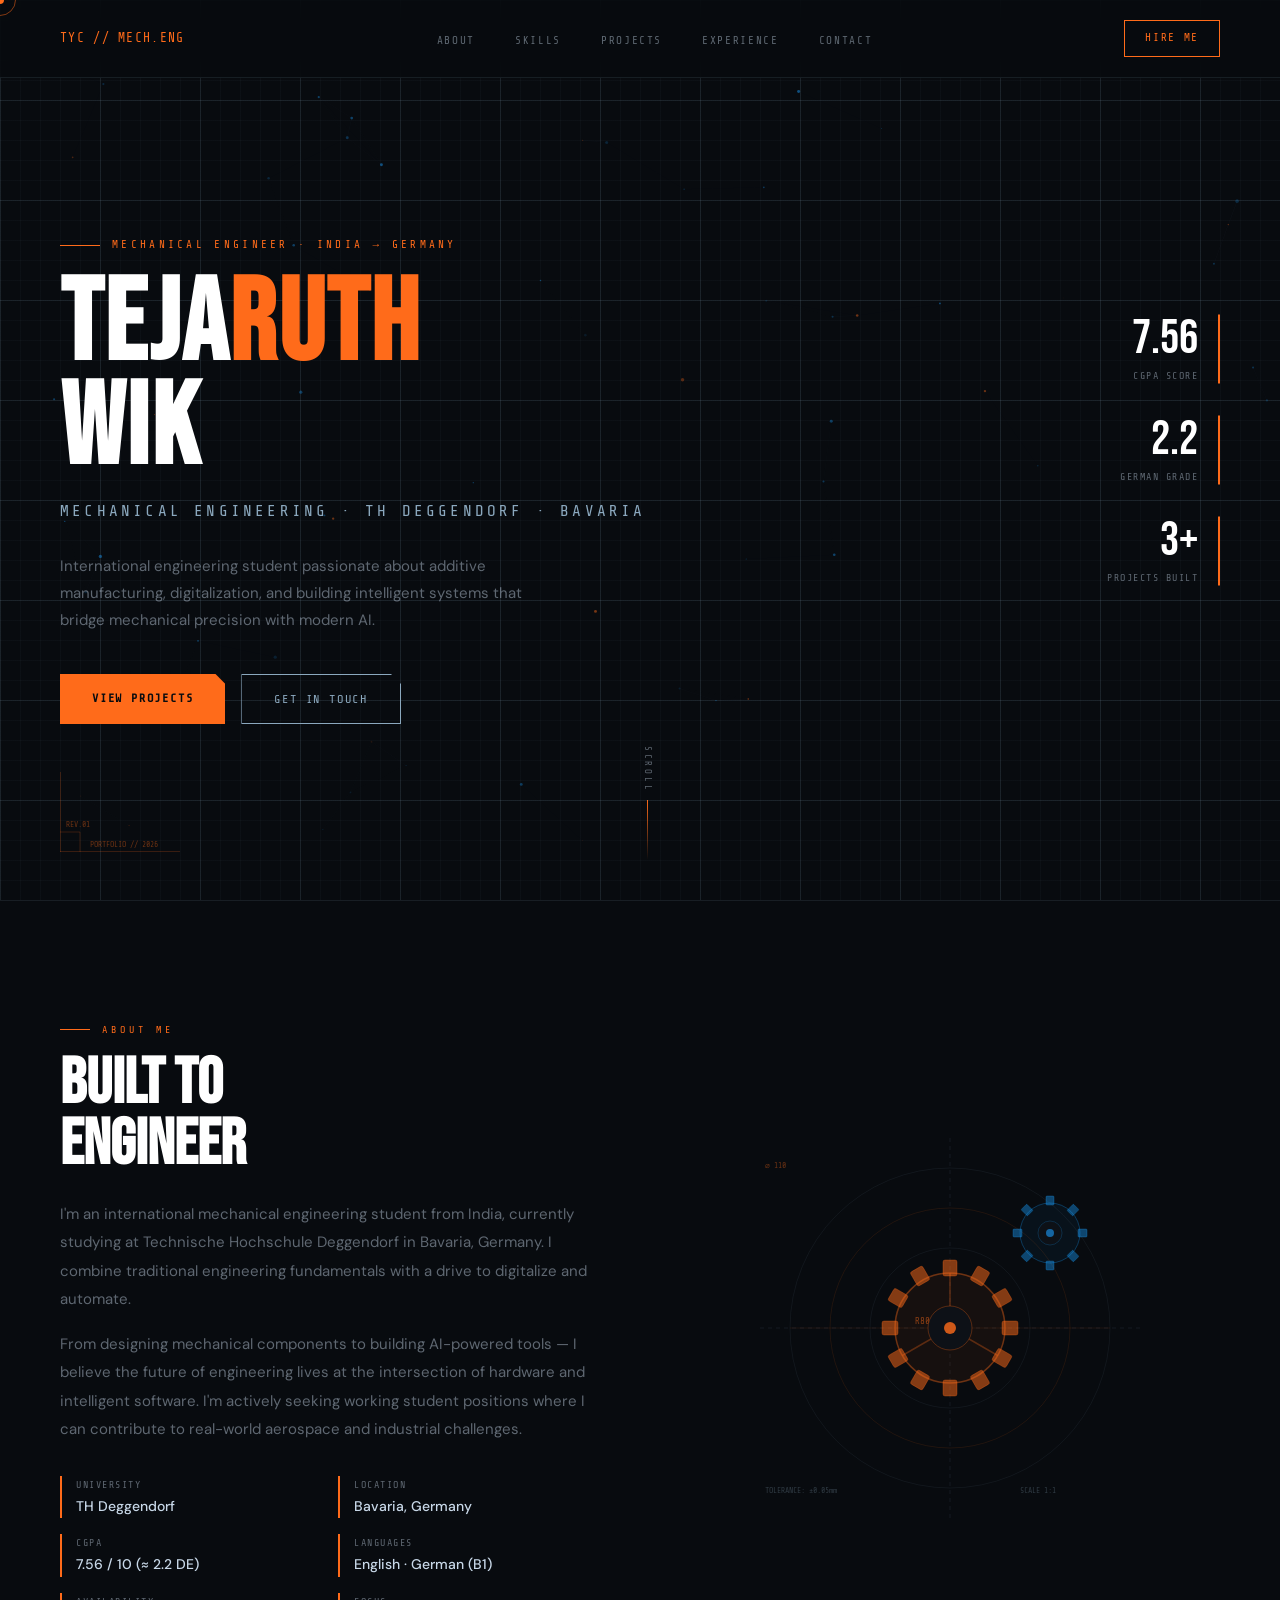
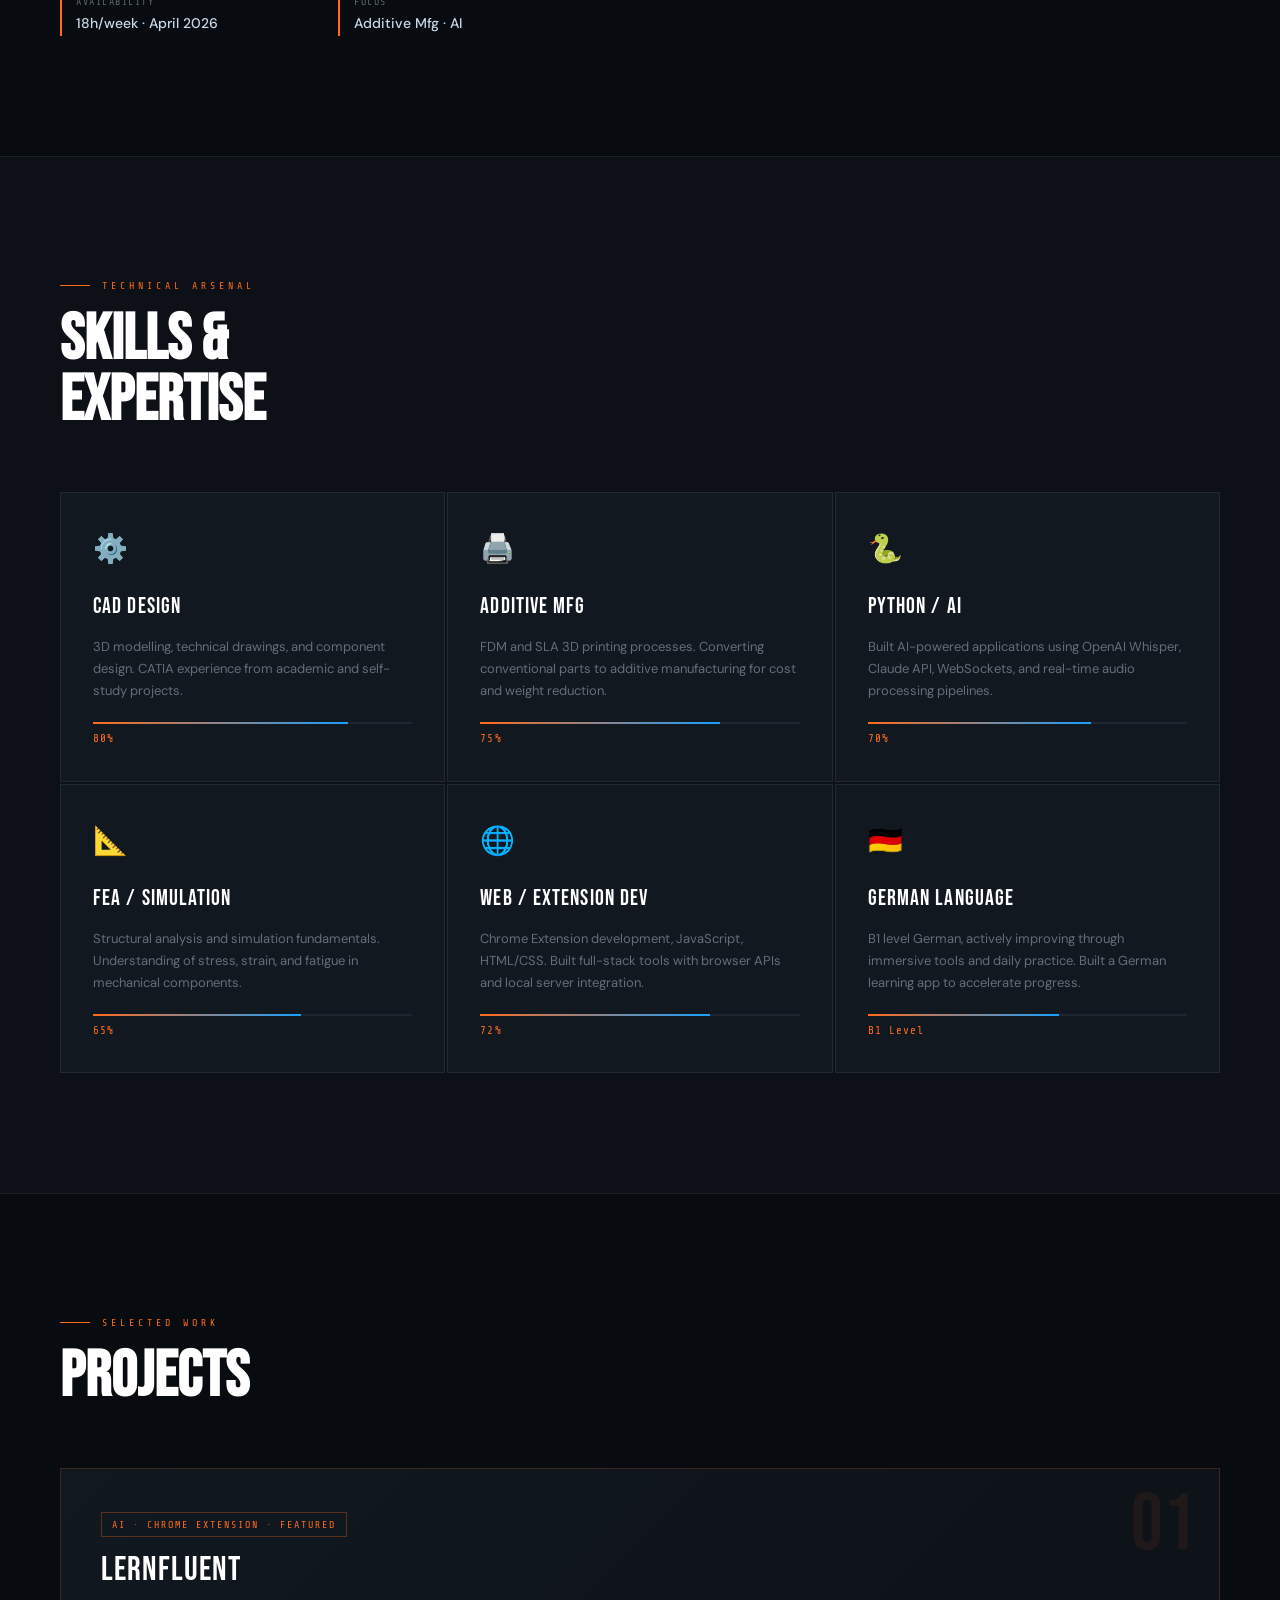
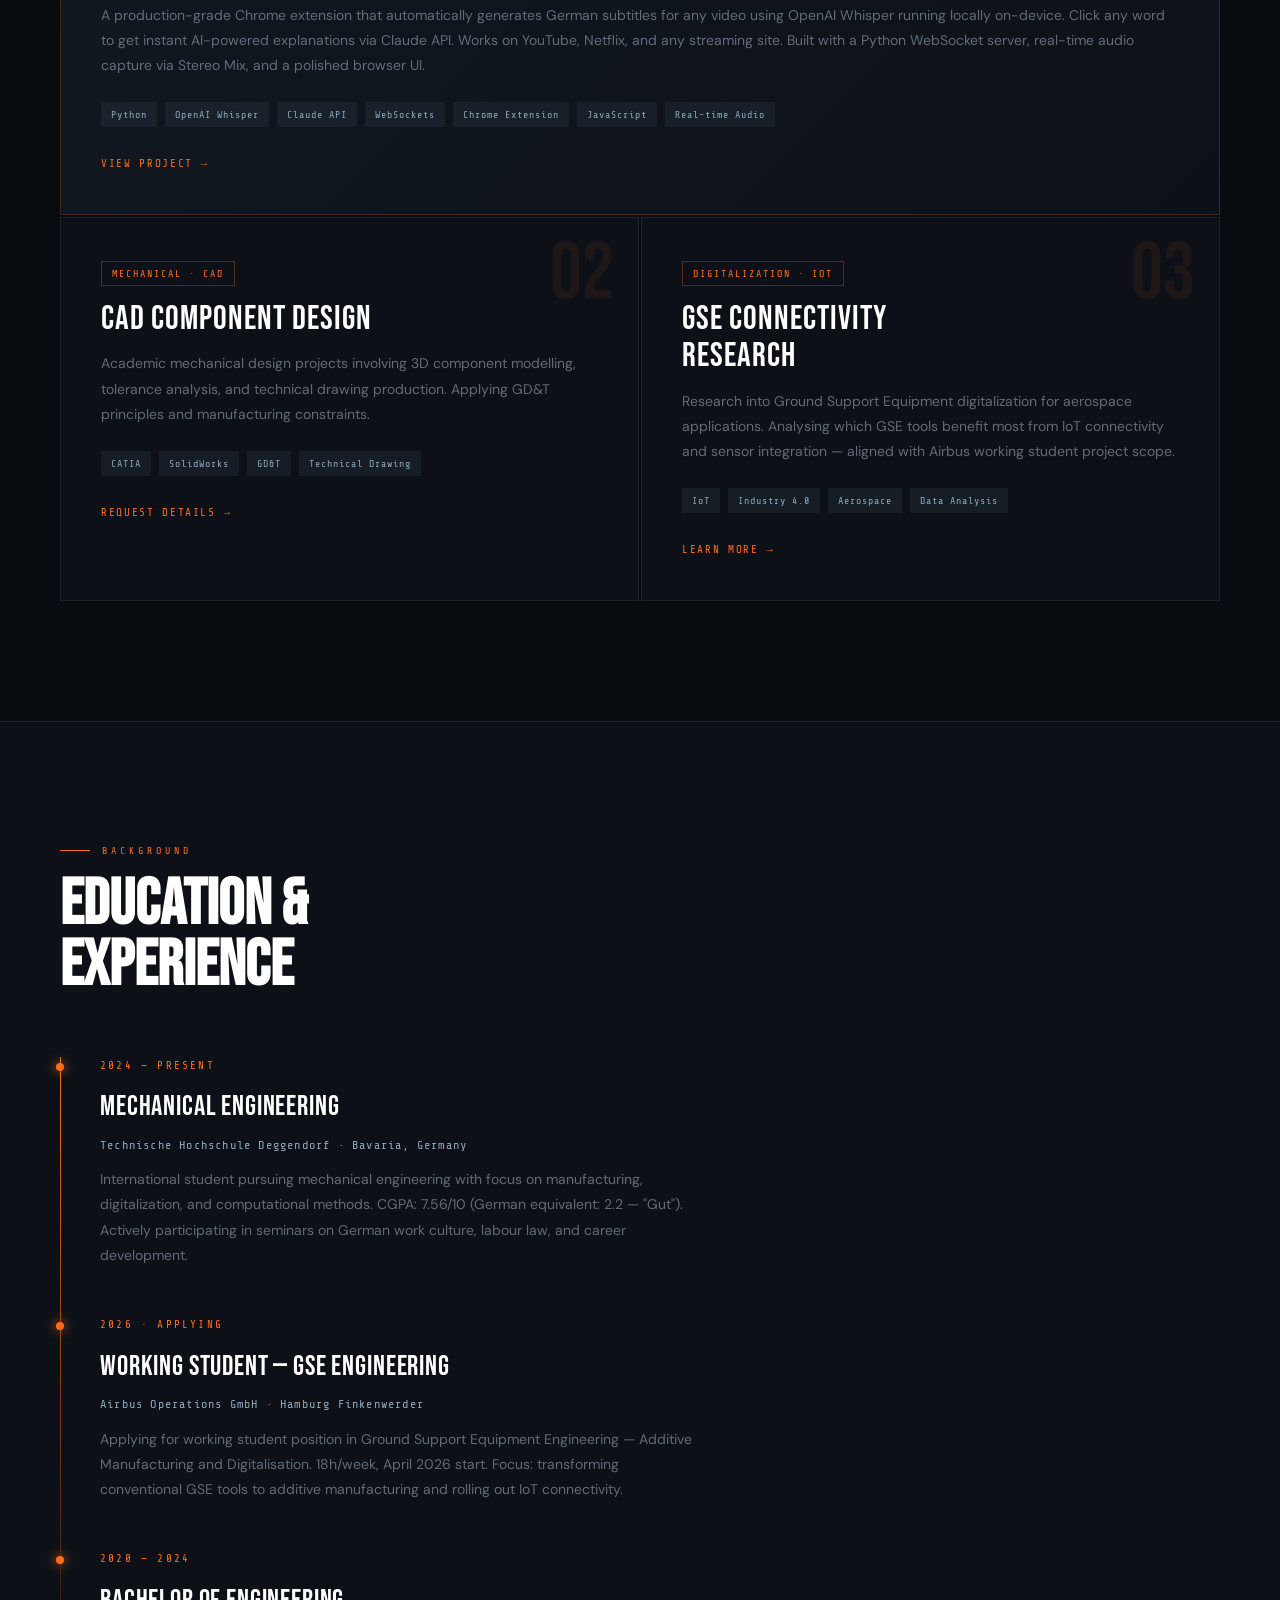
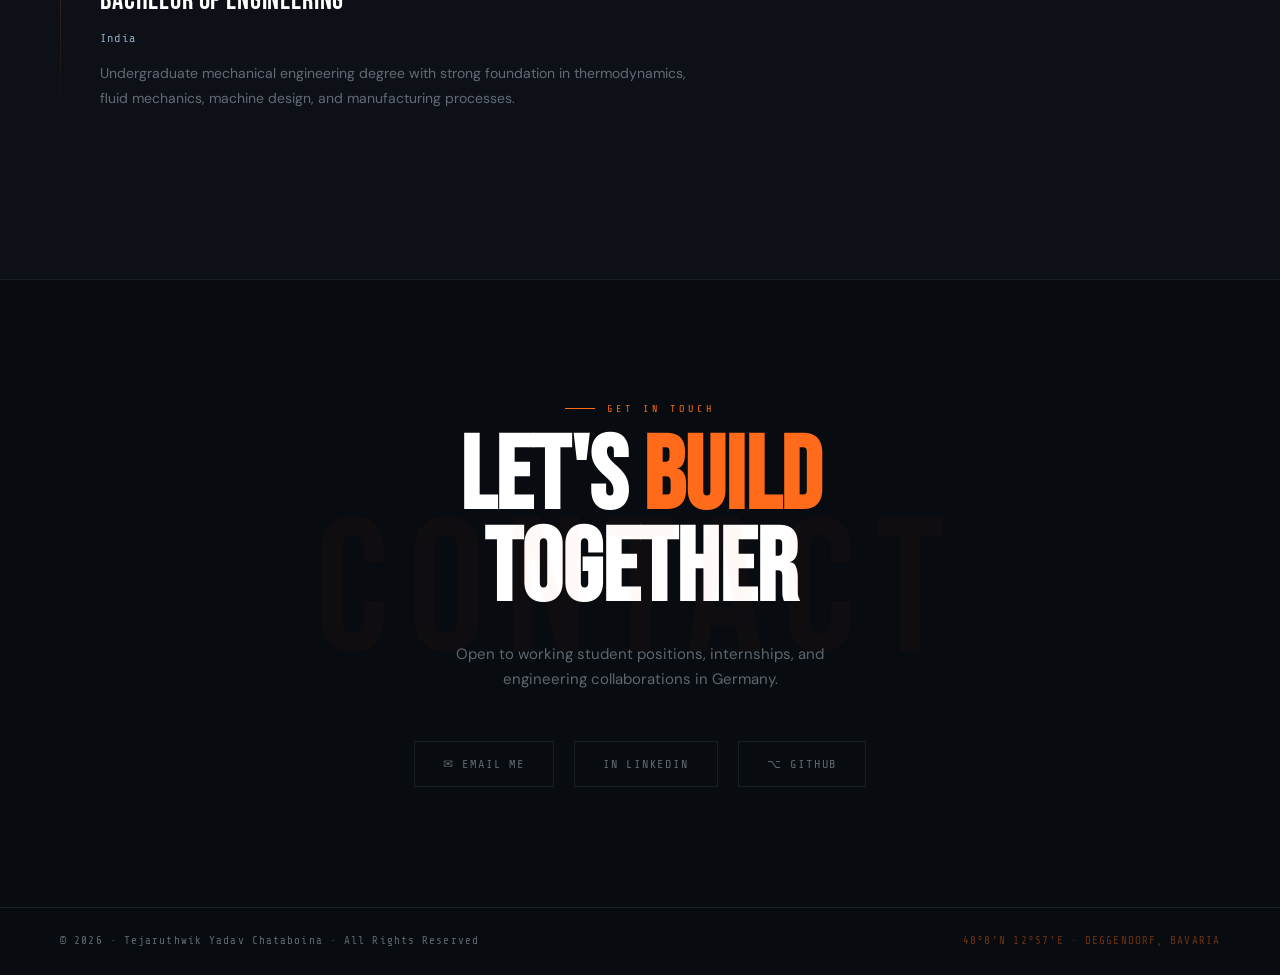
==== index.html @ b804be53 "Rename portfolio_index.html to index.html" ====
<!DOCTYPE html>
<html lang="en">
<head>
<meta charset="UTF-8">
<meta name="viewport" content="width=device-width, initial-scale=1.0">
<title>Tejaruthwik Yadav — Mechanical Engineer</title>
<link rel="preconnect" href="https://fonts.googleapis.com">
<link href="https://fonts.googleapis.com/css2?family=Bebas+Neue&family=Share+Tech+Mono&family=DM+Sans:wght@300;400;500&display=swap" rel="stylesheet">
<style>
:root {
  --orange: #FF6B1A;
  --orange-dim: rgba(255,107,26,0.15);
  --blue: #1A9FFF;
  --steel: #8BA8BE;
  --bg: #080B0F;
  --bg2: #0D1117;
  --bg3: #111820;
  --line: rgba(139,168,190,0.12);
  --text: #C8D8E8;
  --text-dim: rgba(200,216,232,0.45);
  --font-display: 'Bebas Neue', sans-serif;
  --font-mono: 'Share Tech Mono', monospace;
  --font-body: 'DM Sans', sans-serif;
}

*, *::before, *::after { box-sizing: border-box; margin: 0; padding: 0; }

html { scroll-behavior: smooth; }

body {
  background: var(--bg);
  color: var(--text);
  font-family: var(--font-body);
  font-size: 16px;
  line-height: 1.7;
  overflow-x: hidden;
  cursor: none;
}

/* ── Custom Cursor ─────────────────────────────── */
.cursor {
  position: fixed;
  width: 8px; height: 8px;
  background: var(--orange);
  border-radius: 50%;
  pointer-events: none;
  z-index: 9999;
  transition: transform 0.1s;
  transform: translate(-50%, -50%);
}
.cursor-ring {
  position: fixed;
  width: 32px; height: 32px;
  border: 1px solid rgba(255,107,26,0.5);
  border-radius: 50%;
  pointer-events: none;
  z-index: 9998;
  transition: transform 0.15s, width 0.2s, height 0.2s, opacity 0.2s;
  transform: translate(-50%, -50%);
}

/* ── Blueprint Grid Background ─────────────────── */
.grid-bg {
  position: fixed;
  inset: 0;
  z-index: 0;
  background-image:
    linear-gradient(var(--line) 1px, transparent 1px),
    linear-gradient(90deg, var(--line) 1px, transparent 1px),
    linear-gradient(rgba(139,168,190,0.04) 1px, transparent 1px),
    linear-gradient(90deg, rgba(139,168,190,0.04) 1px, transparent 1px);
  background-size: 100px 100px, 100px 100px, 20px 20px, 20px 20px;
  pointer-events: none;
}

/* ── Canvas for particles ──────────────────────── */
#particles { position: fixed; inset: 0; z-index: 0; pointer-events: none; }

/* ── Nav ───────────────────────────────────────── */
nav {
  position: fixed;
  top: 0; left: 0; right: 0;
  z-index: 100;
  padding: 20px 60px;
  display: flex;
  align-items: center;
  justify-content: space-between;
  border-bottom: 1px solid var(--line);
  background: rgba(8,11,15,0.85);
  backdrop-filter: blur(12px);
}

.nav-logo {
  font-family: var(--font-mono);
  font-size: 13px;
  color: var(--orange);
  letter-spacing: 0.1em;
}

.nav-links {
  display: flex;
  gap: 40px;
  list-style: none;
}

.nav-links a {
  font-family: var(--font-mono);
  font-size: 11px;
  color: var(--text-dim);
  text-decoration: none;
  letter-spacing: 0.15em;
  text-transform: uppercase;
  transition: color 0.2s;
  position: relative;
}

.nav-links a::after {
  content: '';
  position: absolute;
  bottom: -4px; left: 0;
  width: 0; height: 1px;
  background: var(--orange);
  transition: width 0.2s;
}

.nav-links a:hover { color: var(--orange); }
.nav-links a:hover::after { width: 100%; }

.nav-cta {
  font-family: var(--font-mono);
  font-size: 11px;
  color: var(--orange);
  border: 1px solid var(--orange);
  padding: 8px 20px;
  text-decoration: none;
  letter-spacing: 0.15em;
  text-transform: uppercase;
  transition: all 0.2s;
}
.nav-cta:hover { background: var(--orange); color: var(--bg); }

/* ── Sections ──────────────────────────────────── */
section { position: relative; z-index: 1; }

/* ── Hero ──────────────────────────────────────── */
#hero {
  min-height: 100vh;
  display: flex;
  align-items: center;
  padding: 120px 60px 60px;
  position: relative;
  overflow: hidden;
}

.hero-tag {
  font-family: var(--font-mono);
  font-size: 11px;
  color: var(--orange);
  letter-spacing: 0.3em;
  text-transform: uppercase;
  margin-bottom: 20px;
  opacity: 0;
  animation: fadeUp 0.8s 0.2s forwards;
  display: flex;
  align-items: center;
  gap: 12px;
}

.hero-tag::before {
  content: '';
  display: block;
  width: 40px; height: 1px;
  background: var(--orange);
}

.hero-name {
  font-family: var(--font-display);
  font-size: clamp(64px, 9vw, 130px);
  line-height: 0.9;
  color: #fff;
  letter-spacing: 0.02em;
  opacity: 0;
  animation: fadeUp 0.8s 0.4s forwards;
}

.hero-name span { color: var(--orange); }

.hero-title {
  font-family: var(--font-mono);
  font-size: clamp(13px, 1.5vw, 16px);
  color: var(--steel);
  letter-spacing: 0.2em;
  text-transform: uppercase;
  margin-top: 16px;
  opacity: 0;
  animation: fadeUp 0.8s 0.6s forwards;
}

.hero-desc {
  max-width: 480px;
  color: var(--text-dim);
  font-size: 15px;
  margin-top: 28px;
  line-height: 1.8;
  opacity: 0;
  animation: fadeUp 0.8s 0.8s forwards;
}

.hero-actions {
  display: flex;
  gap: 16px;
  margin-top: 40px;
  opacity: 0;
  animation: fadeUp 0.8s 1s forwards;
}

.btn-primary {
  font-family: var(--font-mono);
  font-size: 12px;
  letter-spacing: 0.15em;
  text-transform: uppercase;
  background: var(--orange);
  color: var(--bg);
  padding: 14px 32px;
  text-decoration: none;
  font-weight: 600;
  transition: all 0.2s;
  clip-path: polygon(0 0, calc(100% - 10px) 0, 100% 10px, 100% 100%, 0 100%);
}
.btn-primary:hover { background: #ff8c4a; transform: translateY(-2px); }

.btn-secondary {
  font-family: var(--font-mono);
  font-size: 12px;
  letter-spacing: 0.15em;
  text-transform: uppercase;
  border: 1px solid var(--steel);
  color: var(--steel);
  padding: 14px 32px;
  text-decoration: none;
  transition: all 0.2s;
  clip-path: polygon(0 0, calc(100% - 10px) 0, 100% 10px, 100% 100%, 0 100%);
}
.btn-secondary:hover { border-color: var(--orange); color: var(--orange); transform: translateY(-2px); }

/* Hero stats */
.hero-stats {
  position: absolute;
  right: 60px;
  top: 50%;
  transform: translateY(-50%);
  display: flex;
  flex-direction: column;
  gap: 32px;
  opacity: 0;
  animation: fadeLeft 0.8s 1.2s forwards;
}

.stat {
  text-align: right;
  border-right: 2px solid var(--orange);
  padding-right: 20px;
}

.stat-num {
  font-family: var(--font-display);
  font-size: 48px;
  color: #fff;
  line-height: 1;
}

.stat-label {
  font-family: var(--font-mono);
  font-size: 10px;
  color: var(--text-dim);
  letter-spacing: 0.15em;
  text-transform: uppercase;
  margin-top: 4px;
}

/* Blueprint corner decoration */
.blueprint-corner {
  position: absolute;
  bottom: 40px;
  left: 60px;
  opacity: 0;
  animation: fadeUp 1s 1.4s forwards;
}

/* Scroll indicator */
.scroll-indicator {
  position: absolute;
  bottom: 40px;
  left: 50%;
  transform: translateX(-50%);
  display: flex;
  flex-direction: column;
  align-items: center;
  gap: 8px;
  opacity: 0;
  animation: fadeUp 1s 1.6s forwards;
}

.scroll-line {
  width: 1px;
  height: 60px;
  background: linear-gradient(to bottom, var(--orange), transparent);
  animation: scrollPulse 2s infinite;
}

.scroll-text {
  font-family: var(--font-mono);
  font-size: 9px;
  color: var(--text-dim);
  letter-spacing: 0.3em;
  text-transform: uppercase;
  writing-mode: vertical-rl;
}

/* ── About ─────────────────────────────────────── */
#about {
  padding: 120px 60px;
  display: grid;
  grid-template-columns: 1fr 1fr;
  gap: 80px;
  align-items: center;
  border-top: 1px solid var(--line);
}

.section-label {
  font-family: var(--font-mono);
  font-size: 10px;
  color: var(--orange);
  letter-spacing: 0.4em;
  text-transform: uppercase;
  margin-bottom: 16px;
  display: flex;
  align-items: center;
  gap: 12px;
}

.section-label::before {
  content: '';
  display: block;
  width: 30px; height: 1px;
  background: var(--orange);
}

.section-title {
  font-family: var(--font-display);
  font-size: clamp(40px, 5vw, 72px);
  line-height: 0.95;
  color: #fff;
  margin-bottom: 24px;
}

.about-text {
  color: var(--text-dim);
  font-size: 15px;
  line-height: 1.9;
  margin-bottom: 16px;
}

.about-detail {
  display: grid;
  grid-template-columns: 1fr 1fr;
  gap: 16px;
  margin-top: 32px;
}

.detail-item {
  border-left: 2px solid var(--orange-dim);
  padding-left: 14px;
  border-left-color: var(--orange);
}

.detail-key {
  font-family: var(--font-mono);
  font-size: 10px;
  color: var(--text-dim);
  letter-spacing: 0.15em;
  text-transform: uppercase;
}

.detail-val {
  font-size: 14px;
  color: var(--text);
  margin-top: 2px;
  font-weight: 500;
}

/* Engineering diagram */
.eng-diagram {
  position: relative;
  height: 400px;
  display: flex;
  align-items: center;
  justify-content: center;
}

.gear-svg { animation: rotateSlow 12s linear infinite; }
.gear-svg-rev { animation: rotateSlow 8s linear infinite reverse; }

/* ── Skills ────────────────────────────────────── */
#skills {
  padding: 120px 60px;
  border-top: 1px solid var(--line);
  background: var(--bg2);
}

.skills-grid {
  display: grid;
  grid-template-columns: repeat(3, 1fr);
  gap: 2px;
  margin-top: 60px;
}

.skill-card {
  background: var(--bg3);
  padding: 32px;
  border: 1px solid var(--line);
  transition: all 0.3s;
  position: relative;
  overflow: hidden;
}

.skill-card::before {
  content: '';
  position: absolute;
  top: 0; left: 0;
  width: 3px; height: 0;
  background: var(--orange);
  transition: height 0.3s;
}

.skill-card:hover::before { height: 100%; }
.skill-card:hover { border-color: rgba(255,107,26,0.3); background: rgba(255,107,26,0.03); }

.skill-icon {
  font-size: 28px;
  margin-bottom: 16px;
}

.skill-name {
  font-family: var(--font-display);
  font-size: 22px;
  color: #fff;
  margin-bottom: 10px;
  letter-spacing: 0.05em;
}

.skill-desc {
  font-size: 13px;
  color: var(--text-dim);
  line-height: 1.7;
  margin-bottom: 20px;
}

.skill-bar-wrap {
  height: 2px;
  background: rgba(139,168,190,0.1);
  width: 100%;
}

.skill-bar {
  height: 100%;
  background: linear-gradient(90deg, var(--orange), var(--blue));
  width: 0;
  transition: width 1.5s ease;
}

.skill-pct {
  font-family: var(--font-mono);
  font-size: 11px;
  color: var(--orange);
  margin-top: 6px;
  letter-spacing: 0.1em;
}

/* ── Projects ──────────────────────────────────── */
#projects {
  padding: 120px 60px;
  border-top: 1px solid var(--line);
}

.projects-grid {
  display: grid;
  grid-template-columns: repeat(2, 1fr);
  gap: 2px;
  margin-top: 60px;
}

.project-card {
  background: var(--bg2);
  border: 1px solid var(--line);
  padding: 40px;
  position: relative;
  overflow: hidden;
  transition: all 0.3s;
  cursor: pointer;
}

.project-card::after {
  content: '';
  position: absolute;
  inset: 0;
  background: linear-gradient(135deg, rgba(255,107,26,0.05), transparent);
  opacity: 0;
  transition: opacity 0.3s;
}

.project-card:hover::after { opacity: 1; }
.project-card:hover { border-color: rgba(255,107,26,0.4); transform: translateY(-4px); }

.project-number {
  font-family: var(--font-display);
  font-size: 80px;
  color: rgba(255,107,26,0.08);
  position: absolute;
  top: 16px; right: 24px;
  line-height: 1;
  transition: color 0.3s;
}

.project-card:hover .project-number { color: rgba(255,107,26,0.15); }

.project-tag {
  font-family: var(--font-mono);
  font-size: 10px;
  color: var(--orange);
  letter-spacing: 0.2em;
  text-transform: uppercase;
  margin-bottom: 14px;
  border: 1px solid rgba(255,107,26,0.3);
  display: inline-block;
  padding: 3px 10px;
}

.project-title {
  font-family: var(--font-display);
  font-size: 34px;
  color: #fff;
  letter-spacing: 0.03em;
  margin-bottom: 14px;
  line-height: 1.1;
}

.project-desc {
  font-size: 14px;
  color: var(--text-dim);
  line-height: 1.8;
  margin-bottom: 24px;
}

.project-tech {
  display: flex;
  flex-wrap: wrap;
  gap: 8px;
  margin-bottom: 28px;
}

.tech-tag {
  font-family: var(--font-mono);
  font-size: 10px;
  color: var(--steel);
  background: rgba(139,168,190,0.08);
  padding: 4px 10px;
  letter-spacing: 0.1em;
}

.project-link {
  font-family: var(--font-mono);
  font-size: 11px;
  color: var(--orange);
  text-decoration: none;
  letter-spacing: 0.15em;
  text-transform: uppercase;
  display: flex;
  align-items: center;
  gap: 8px;
  transition: gap 0.2s;
}

.project-link:hover { gap: 14px; }

/* Featured project */
.project-card.featured {
  grid-column: span 2;
  background: linear-gradient(135deg, var(--bg3), var(--bg2));
  border-color: rgba(255,107,26,0.2);
}

/* ── Experience ────────────────────────────────── */
#experience {
  padding: 120px 60px;
  border-top: 1px solid var(--line);
  background: var(--bg2);
}

.timeline {
  margin-top: 60px;
  position: relative;
  padding-left: 40px;
}

.timeline::before {
  content: '';
  position: absolute;
  left: 0; top: 0; bottom: 0;
  width: 1px;
  background: linear-gradient(to bottom, var(--orange), transparent);
}

.timeline-item {
  margin-bottom: 48px;
  position: relative;
  opacity: 0;
  transform: translateX(-20px);
  transition: all 0.6s;
}

.timeline-item.visible {
  opacity: 1;
  transform: translateX(0);
}

.timeline-dot {
  position: absolute;
  left: -44px; top: 6px;
  width: 8px; height: 8px;
  background: var(--orange);
  border-radius: 50%;
  box-shadow: 0 0 12px var(--orange);
}

.timeline-date {
  font-family: var(--font-mono);
  font-size: 11px;
  color: var(--orange);
  letter-spacing: 0.2em;
  text-transform: uppercase;
  margin-bottom: 8px;
}

.timeline-title {
  font-family: var(--font-display);
  font-size: 28px;
  color: #fff;
  letter-spacing: 0.03em;
  margin-bottom: 4px;
}

.timeline-org {
  font-family: var(--font-mono);
  font-size: 12px;
  color: var(--steel);
  letter-spacing: 0.1em;
  margin-bottom: 12px;
}

.timeline-desc {
  font-size: 14px;
  color: var(--text-dim);
  line-height: 1.8;
  max-width: 600px;
}

/* ── Contact ───────────────────────────────────── */
#contact {
  padding: 120px 60px;
  border-top: 1px solid var(--line);
  text-align: center;
  position: relative;
  overflow: hidden;
}

.contact-bg-text {
  position: absolute;
  font-family: var(--font-display);
  font-size: clamp(80px, 15vw, 200px);
  color: rgba(255,107,26,0.03);
  top: 50%;
  left: 50%;
  transform: translate(-50%, -50%);
  white-space: nowrap;
  pointer-events: none;
  letter-spacing: 0.1em;
}

.contact-title {
  font-family: var(--font-display);
  font-size: clamp(50px, 8vw, 110px);
  color: #fff;
  line-height: 0.9;
  margin-bottom: 24px;
}

.contact-title span { color: var(--orange); }

.contact-sub {
  font-size: 15px;
  color: var(--text-dim);
  max-width: 440px;
  margin: 0 auto 48px;
}

.contact-links {
  display: flex;
  justify-content: center;
  gap: 20px;
  flex-wrap: wrap;
}

.contact-link {
  font-family: var(--font-mono);
  font-size: 12px;
  color: var(--text-dim);
  text-decoration: none;
  letter-spacing: 0.15em;
  text-transform: uppercase;
  padding: 12px 28px;
  border: 1px solid var(--line);
  transition: all 0.2s;
  display: flex;
  align-items: center;
  gap: 10px;
}

.contact-link:hover {
  color: var(--orange);
  border-color: var(--orange);
  background: var(--orange-dim);
}

/* ── Footer ────────────────────────────────────── */
footer {
  padding: 24px 60px;
  border-top: 1px solid var(--line);
  display: flex;
  justify-content: space-between;
  align-items: center;
}

.footer-text {
  font-family: var(--font-mono);
  font-size: 11px;
  color: var(--text-dim);
  letter-spacing: 0.1em;
}

.footer-coords {
  font-family: var(--font-mono);
  font-size: 11px;
  color: rgba(255,107,26,0.4);
  letter-spacing: 0.1em;
}

/* ── Animations ────────────────────────────────── */
@keyframes fadeUp {
  from { opacity: 0; transform: translateY(30px); }
  to   { opacity: 1; transform: translateY(0); }
}

@keyframes fadeLeft {
  from { opacity: 0; transform: translate(30px, -50%); }
  to   { opacity: 1; transform: translate(0, -50%); }
}

@keyframes rotateSlow {
  from { transform: rotate(0deg); }
  to   { transform: rotate(360deg); }
}

@keyframes scrollPulse {
  0%, 100% { opacity: 0.3; transform: scaleY(0.8); }
  50% { opacity: 1; transform: scaleY(1); }
}

/* ── Responsive ────────────────────────────────── */
@media (max-width: 900px) {
  nav { padding: 16px 24px; }
  .nav-links { display: none; }
  #hero { padding: 100px 24px 60px; }
  .hero-stats { display: none; }
  #about { grid-template-columns: 1fr; padding: 80px 24px; gap: 40px; }
  .eng-diagram { height: 250px; }
  #skills { padding: 80px 24px; }
  .skills-grid { grid-template-columns: 1fr; }
  #projects { padding: 80px 24px; }
  .projects-grid { grid-template-columns: 1fr; }
  .project-card.featured { grid-column: span 1; }
  #experience { padding: 80px 24px; }
  #contact { padding: 80px 24px; }
  footer { padding: 20px 24px; flex-direction: column; gap: 8px; text-align: center; }
  .about-detail { grid-template-columns: 1fr; }
}
</style>
</head>
<body>

<div class="cursor" id="cursor"></div>
<div class="cursor-ring" id="cursor-ring"></div>
<div class="grid-bg"></div>
<canvas id="particles"></canvas>

<!-- NAV -->
<nav>
  <div class="nav-logo">TYC // MECH.ENG</div>
  <ul class="nav-links">
    <li><a href="#about">About</a></li>
    <li><a href="#skills">Skills</a></li>
    <li><a href="#projects">Projects</a></li>
    <li><a href="#experience">Experience</a></li>
    <li><a href="#contact">Contact</a></li>
  </ul>
  <a href="mailto:tejaruthwik.chataboina@stud.th-deg.de" class="nav-cta">Hire Me</a>
</nav>

<!-- HERO -->
<section id="hero">
  <div>
    <div class="hero-tag">Mechanical Engineer · India → Germany</div>
    <h1 class="hero-name">TEJA<span>RUTH</span><br>WIK</h1>
    <div class="hero-title">Mechanical Engineering · TH Deggendorf · Bavaria</div>
    <p class="hero-desc">
      International engineering student passionate about additive manufacturing, 
      digitalization, and building intelligent systems that bridge mechanical 
      precision with modern AI.
    </p>
    <div class="hero-actions">
      <a href="#projects" class="btn-primary">View Projects</a>
      <a href="#contact" class="btn-secondary">Get In Touch</a>
    </div>
  </div>

  <div class="hero-stats">
    <div class="stat">
      <div class="stat-num">7.56</div>
      <div class="stat-label">CGPA Score</div>
    </div>
    <div class="stat">
      <div class="stat-num">2.2</div>
      <div class="stat-label">German Grade</div>
    </div>
    <div class="stat">
      <div class="stat-num">3+</div>
      <div class="stat-label">Projects Built</div>
    </div>
  </div>

  <!-- Blueprint corner SVG -->
  <div class="blueprint-corner">
    <svg width="120" height="80" viewBox="0 0 120 80" fill="none" xmlns="http://www.w3.org/2000/svg">
      <line x1="0" y1="80" x2="0" y2="0" stroke="rgba(255,107,26,0.4)" stroke-width="1"/>
      <line x1="0" y1="80" x2="120" y2="80" stroke="rgba(255,107,26,0.4)" stroke-width="1"/>
      <line x1="20" y1="80" x2="20" y2="60" stroke="rgba(255,107,26,0.2)" stroke-width="1"/>
      <line x1="0" y1="60" x2="20" y2="60" stroke="rgba(255,107,26,0.2)" stroke-width="1"/>
      <text x="6" y="55" fill="rgba(255,107,26,0.4)" font-family="Share Tech Mono" font-size="8">REV.01</text>
      <text x="30" y="75" fill="rgba(255,107,26,0.4)" font-family="Share Tech Mono" font-size="8">PORTFOLIO // 2026</text>
    </svg>
  </div>

  <div class="scroll-indicator">
    <div class="scroll-text">Scroll</div>
    <div class="scroll-line"></div>
  </div>
</section>

<!-- ABOUT -->
<section id="about">
  <div>
    <div class="section-label">About Me</div>
    <h2 class="section-title">BUILT TO<br>ENGINEER</h2>
    <p class="about-text">
      I'm an international mechanical engineering student from India, currently studying 
      at Technische Hochschule Deggendorf in Bavaria, Germany. I combine traditional 
      engineering fundamentals with a drive to digitalize and automate.
    </p>
    <p class="about-text">
      From designing mechanical components to building AI-powered tools — I believe 
      the future of engineering lives at the intersection of hardware and intelligent 
      software. I'm actively seeking working student positions where I can contribute 
      to real-world aerospace and industrial challenges.
    </p>
    <div class="about-detail">
      <div class="detail-item">
        <div class="detail-key">University</div>
        <div class="detail-val">TH Deggendorf</div>
      </div>
      <div class="detail-item">
        <div class="detail-key">Location</div>
        <div class="detail-val">Bavaria, Germany</div>
      </div>
      <div class="detail-item">
        <div class="detail-key">CGPA</div>
        <div class="detail-val">7.56 / 10 (≈ 2.2 DE)</div>
      </div>
      <div class="detail-item">
        <div class="detail-key">Languages</div>
        <div class="detail-val">English · German (B1)</div>
      </div>
      <div class="detail-item">
        <div class="detail-key">Availability</div>
        <div class="detail-val">18h/week · April 2026</div>
      </div>
      <div class="detail-item">
        <div class="detail-key">Focus</div>
        <div class="detail-val">Additive Mfg · AI</div>
      </div>
    </div>
  </div>

  <!-- Animated engineering diagram -->
  <div class="eng-diagram">
    <svg width="380" height="380" viewBox="0 0 380 380" xmlns="http://www.w3.org/2000/svg">
      <!-- Grid lines -->
      <line x1="190" y1="0" x2="190" y2="380" stroke="rgba(139,168,190,0.1)" stroke-width="1" stroke-dasharray="4 4"/>
      <line x1="0" y1="190" x2="380" y2="190" stroke="rgba(139,168,190,0.1)" stroke-width="1" stroke-dasharray="4 4"/>
      <!-- Circles -->
      <circle cx="190" cy="190" r="160" stroke="rgba(139,168,190,0.08)" fill="none" stroke-width="1"/>
      <circle cx="190" cy="190" r="120" stroke="rgba(255,107,26,0.1)" fill="none" stroke-width="1"/>
      <circle cx="190" cy="190" r="80" stroke="rgba(139,168,190,0.08)" fill="none" stroke-width="1"/>
      <!-- Dimension lines -->
      <line x1="30" y1="190" x2="170" y2="190" stroke="rgba(255,107,26,0.2)" stroke-width="0.5"/>
      <line x1="210" y1="190" x2="350" y2="190" stroke="rgba(255,107,26,0.2)" stroke-width="0.5"/>
      <text x="155" y="186" fill="rgba(255,107,26,0.5)" font-family="Share Tech Mono" font-size="9">R80</text>
      <!-- Main gear -->
      <g transform="translate(190,190)" class="gear-svg">
        <circle r="55" fill="rgba(255,107,26,0.06)" stroke="rgba(255,107,26,0.4)" stroke-width="1.5"/>
        <circle r="22" fill="var(--bg2)" stroke="rgba(255,107,26,0.3)" stroke-width="1"/>
        <circle r="6" fill="var(--orange)" opacity="0.8"/>
        <!-- Teeth -->
        <g id="teeth">
          <rect x="-7" y="-68" width="14" height="16" rx="2" fill="rgba(255,107,26,0.5)" stroke="rgba(255,107,26,0.6)" stroke-width="0.5"/>
          <rect x="-7" y="-68" width="14" height="16" rx="2" fill="rgba(255,107,26,0.5)" stroke="rgba(255,107,26,0.6)" stroke-width="0.5" transform="rotate(30)"/>
          <rect x="-7" y="-68" width="14" height="16" rx="2" fill="rgba(255,107,26,0.5)" stroke="rgba(255,107,26,0.6)" stroke-width="0.5" transform="rotate(60)"/>
          <rect x="-7" y="-68" width="14" height="16" rx="2" fill="rgba(255,107,26,0.5)" stroke="rgba(255,107,26,0.6)" stroke-width="0.5" transform="rotate(90)"/>
          <rect x="-7" y="-68" width="14" height="16" rx="2" fill="rgba(255,107,26,0.5)" stroke="rgba(255,107,26,0.6)" stroke-width="0.5" transform="rotate(120)"/>
          <rect x="-7" y="-68" width="14" height="16" rx="2" fill="rgba(255,107,26,0.5)" stroke="rgba(255,107,26,0.6)" stroke-width="0.5" transform="rotate(150)"/>
          <rect x="-7" y="-68" width="14" height="16" rx="2" fill="rgba(255,107,26,0.5)" stroke="rgba(255,107,26,0.6)" stroke-width="0.5" transform="rotate(180)"/>
          <rect x="-7" y="-68" width="14" height="16" rx="2" fill="rgba(255,107,26,0.5)" stroke="rgba(255,107,26,0.6)" stroke-width="0.5" transform="rotate(210)"/>
          <rect x="-7" y="-68" width="14" height="16" rx="2" fill="rgba(255,107,26,0.5)" stroke="rgba(255,107,26,0.6)" stroke-width="0.5" transform="rotate(240)"/>
          <rect x="-7" y="-68" width="14" height="16" rx="2" fill="rgba(255,107,26,0.5)" stroke="rgba(255,107,26,0.6)" stroke-width="0.5" transform="rotate(270)"/>
          <rect x="-7" y="-68" width="14" height="16" rx="2" fill="rgba(255,107,26,0.5)" stroke="rgba(255,107,26,0.6)" stroke-width="0.5" transform="rotate(300)"/>
          <rect x="-7" y="-68" width="14" height="16" rx="2" fill="rgba(255,107,26,0.5)" stroke="rgba(255,107,26,0.6)" stroke-width="0.5" transform="rotate(330)"/>
        </g>
        <!-- Spokes -->
        <line x1="0" y1="-22" x2="0" y2="-55" stroke="rgba(255,107,26,0.3)" stroke-width="1.5"/>
        <line x1="0" y1="-22" x2="0" y2="-55" stroke="rgba(255,107,26,0.3)" stroke-width="1.5" transform="rotate(120)"/>
        <line x1="0" y1="-22" x2="0" y2="-55" stroke="rgba(255,107,26,0.3)" stroke-width="1.5" transform="rotate(240)"/>
      </g>
      <!-- Small gear top-right -->
      <g transform="translate(290,95)" class="gear-svg-rev">
        <circle r="30" fill="rgba(26,159,255,0.05)" stroke="rgba(26,159,255,0.3)" stroke-width="1"/>
        <circle r="12" fill="var(--bg2)" stroke="rgba(26,159,255,0.2)" stroke-width="1"/>
        <circle r="4" fill="rgba(26,159,255,0.6)"/>
        <rect x="-4" y="-37" width="8" height="9" rx="1" fill="rgba(26,159,255,0.4)" stroke="rgba(26,159,255,0.5)" stroke-width="0.5"/>
        <rect x="-4" y="-37" width="8" height="9" rx="1" fill="rgba(26,159,255,0.4)" stroke="rgba(26,159,255,0.5)" stroke-width="0.5" transform="rotate(45)"/>
        <rect x="-4" y="-37" width="8" height="9" rx="1" fill="rgba(26,159,255,0.4)" stroke="rgba(26,159,255,0.5)" stroke-width="0.5" transform="rotate(90)"/>
        <rect x="-4" y="-37" width="8" height="9" rx="1" fill="rgba(26,159,255,0.4)" stroke="rgba(26,159,255,0.5)" stroke-width="0.5" transform="rotate(135)"/>
        <rect x="-4" y="-37" width="8" height="9" rx="1" fill="rgba(26,159,255,0.4)" stroke="rgba(26,159,255,0.5)" stroke-width="0.5" transform="rotate(180)"/>
        <rect x="-4" y="-37" width="8" height="9" rx="1" fill="rgba(26,159,255,0.4)" stroke="rgba(26,159,255,0.5)" stroke-width="0.5" transform="rotate(225)"/>
        <rect x="-4" y="-37" width="8" height="9" rx="1" fill="rgba(26,159,255,0.4)" stroke="rgba(26,159,255,0.5)" stroke-width="0.5" transform="rotate(270)"/>
        <rect x="-4" y="-37" width="8" height="9" rx="1" fill="rgba(26,159,255,0.4)" stroke="rgba(26,159,255,0.5)" stroke-width="0.5" transform="rotate(315)"/>
      </g>
      <!-- Annotation labels -->
      <text x="5" y="30" fill="rgba(255,107,26,0.4)" font-family="Share Tech Mono" font-size="8">⌀ 110</text>
      <text x="5" y="355" fill="rgba(139,168,190,0.3)" font-family="Share Tech Mono" font-size="8">TOLERANCE: ±0.05mm</text>
      <text x="260" y="355" fill="rgba(139,168,190,0.3)" font-family="Share Tech Mono" font-size="8">SCALE 1:1</text>
    </svg>
  </div>
</section>

<!-- SKILLS -->
<section id="skills">
  <div class="section-label">Technical Arsenal</div>
  <h2 class="section-title">SKILLS &<br>EXPERTISE</h2>

  <div class="skills-grid">
    <div class="skill-card" data-pct="80">
      <div class="skill-icon">⚙️</div>
      <div class="skill-name">CAD DESIGN</div>
      <div class="skill-desc">3D modelling, technical drawings, and component design. CATIA experience from academic and self-study projects.</div>
      <div class="skill-bar-wrap"><div class="skill-bar"></div></div>
      <div class="skill-pct">80%</div>
    </div>
    <div class="skill-card" data-pct="75">
      <div class="skill-icon">🖨️</div>
      <div class="skill-name">ADDITIVE MFG</div>
      <div class="skill-desc">FDM and SLA 3D printing processes. Converting conventional parts to additive manufacturing for cost and weight reduction.</div>
      <div class="skill-bar-wrap"><div class="skill-bar"></div></div>
      <div class="skill-pct">75%</div>
    </div>
    <div class="skill-card" data-pct="70">
      <div class="skill-icon">🐍</div>
      <div class="skill-name">PYTHON / AI</div>
      <div class="skill-desc">Built AI-powered applications using OpenAI Whisper, Claude API, WebSockets, and real-time audio processing pipelines.</div>
      <div class="skill-bar-wrap"><div class="skill-bar"></div></div>
      <div class="skill-pct">70%</div>
    </div>
    <div class="skill-card" data-pct="65">
      <div class="skill-icon">📐</div>
      <div class="skill-name">FEA / SIMULATION</div>
      <div class="skill-desc">Structural analysis and simulation fundamentals. Understanding of stress, strain, and fatigue in mechanical components.</div>
      <div class="skill-bar-wrap"><div class="skill-bar"></div></div>
      <div class="skill-pct">65%</div>
    </div>
    <div class="skill-card" data-pct="72">
      <div class="skill-icon">🌐</div>
      <div class="skill-name">WEB / EXTENSION DEV</div>
      <div class="skill-desc">Chrome Extension development, JavaScript, HTML/CSS. Built full-stack tools with browser APIs and local server integration.</div>
      <div class="skill-bar-wrap"><div class="skill-bar"></div></div>
      <div class="skill-pct">72%</div>
    </div>
    <div class="skill-card" data-pct="60">
      <div class="skill-icon">🇩🇪</div>
      <div class="skill-name">GERMAN LANGUAGE</div>
      <div class="skill-desc">B1 level German, actively improving through immersive tools and daily practice. Built a German learning app to accelerate progress.</div>
      <div class="skill-bar-wrap"><div class="skill-bar"></div></div>
      <div class="skill-pct">B1 Level</div>
    </div>
  </div>
</section>

<!-- PROJECTS -->
<section id="projects">
  <div class="section-label">Selected Work</div>
  <h2 class="section-title">PROJECTS</h2>

  <div class="projects-grid">

    <!-- Featured -->
    <div class="project-card featured">
      <div class="project-number">01</div>
      <div class="project-tag">AI · Chrome Extension · Featured</div>
      <div class="project-title">LERNFLUENT</div>
      <div class="project-desc">
        A production-grade Chrome extension that automatically generates German subtitles 
        for any video using OpenAI Whisper running locally on-device. Click any word to get 
        instant AI-powered explanations via Claude API. Works on YouTube, Netflix, and any 
        streaming site. Built with a Python WebSocket server, real-time audio capture via 
        Stereo Mix, and a polished browser UI.
      </div>
      <div class="project-tech">
        <span class="tech-tag">Python</span>
        <span class="tech-tag">OpenAI Whisper</span>
        <span class="tech-tag">Claude API</span>
        <span class="tech-tag">WebSockets</span>
        <span class="tech-tag">Chrome Extension</span>
        <span class="tech-tag">JavaScript</span>
        <span class="tech-tag">Real-time Audio</span>
      </div>
      <a href="#" class="project-link">View Project →</a>
    </div>

    <div class="project-card">
      <div class="project-number">02</div>
      <div class="project-tag">Mechanical · CAD</div>
      <div class="project-title">CAD COMPONENT DESIGN</div>
      <div class="project-desc">
        Academic mechanical design projects involving 3D component modelling, tolerance analysis, 
        and technical drawing production. Applying GD&T principles and manufacturing constraints.
      </div>
      <div class="project-tech">
        <span class="tech-tag">CATIA</span>
        <span class="tech-tag">SolidWorks</span>
        <span class="tech-tag">GD&T</span>
        <span class="tech-tag">Technical Drawing</span>
      </div>
      <a href="#contact" class="project-link">Request Details →</a>
    </div>

    <div class="project-card">
      <div class="project-number">03</div>
      <div class="project-tag">Digitalization · IoT</div>
      <div class="project-title">GSE CONNECTIVITY<br>RESEARCH</div>
      <div class="project-desc">
        Research into Ground Support Equipment digitalization for aerospace applications. 
        Analysing which GSE tools benefit most from IoT connectivity and sensor integration — 
        aligned with Airbus working student project scope.
      </div>
      <div class="project-tech">
        <span class="tech-tag">IoT</span>
        <span class="tech-tag">Industry 4.0</span>
        <span class="tech-tag">Aerospace</span>
        <span class="tech-tag">Data Analysis</span>
      </div>
      <a href="#contact" class="project-link">Learn More →</a>
    </div>

  </div>
</section>

<!-- EXPERIENCE / EDUCATION -->
<section id="experience">
  <div class="section-label">Background</div>
  <h2 class="section-title">EDUCATION &<br>EXPERIENCE</h2>

  <div class="timeline">

    <div class="timeline-item">
      <div class="timeline-dot"></div>
      <div class="timeline-date">2024 — Present</div>
      <div class="timeline-title">MECHANICAL ENGINEERING</div>
      <div class="timeline-org">Technische Hochschule Deggendorf · Bavaria, Germany</div>
      <div class="timeline-desc">
        International student pursuing mechanical engineering with focus on manufacturing, 
        digitalization, and computational methods. CGPA: 7.56/10 (German equivalent: 2.2 — "Gut").
        Actively participating in seminars on German work culture, labour law, and career development.
      </div>
    </div>

    <div class="timeline-item">
      <div class="timeline-dot"></div>
      <div class="timeline-date">2026 · Applying</div>
      <div class="timeline-title">WORKING STUDENT — GSE ENGINEERING</div>
      <div class="timeline-org">Airbus Operations GmbH · Hamburg Finkenwerder</div>
      <div class="timeline-desc">
        Applying for working student position in Ground Support Equipment Engineering — 
        Additive Manufacturing and Digitalisation. 18h/week, April 2026 start.
        Focus: transforming conventional GSE tools to additive manufacturing and rolling out IoT connectivity.
      </div>
    </div>

    <div class="timeline-item">
      <div class="timeline-dot"></div>
      <div class="timeline-date">2020 — 2024</div>
      <div class="timeline-title">BACHELOR OF ENGINEERING</div>
      <div class="timeline-org">India</div>
      <div class="timeline-desc">
        Undergraduate mechanical engineering degree with strong foundation in thermodynamics, 
        fluid mechanics, machine design, and manufacturing processes.
      </div>
    </div>

  </div>
</section>

<!-- CONTACT -->
<section id="contact">
  <div class="contact-bg-text">CONTACT</div>
  <div class="section-label" style="justify-content:center">Get In Touch</div>
  <h2 class="contact-title">LET'S <span>BUILD</span><br>TOGETHER</h2>
  <p class="contact-sub">
    Open to working student positions, internships, and engineering collaborations in Germany.
  </p>
  <div class="contact-links">
    <a href="mailto:tejaruthwik.chataboina@stud.th-deg.de" class="contact-link">
      ✉ Email Me
    </a>
    <a href="https://linkedin.com/in/tejaruthwik" class="contact-link" target="_blank">
      in LinkedIn
    </a>
    <a href="https://github.com/tejaruthwik" class="contact-link" target="_blank">
      ⌥ GitHub
    </a>
  </div>
</section>

<footer>
  <div class="footer-text">© 2026 · Tejaruthwik Yadav Chataboina · All Rights Reserved</div>
  <div class="footer-coords">48°8′N 12°57′E · DEGGENDORF, BAVARIA</div>
</footer>

<script>
// ── Custom Cursor ──────────────────────────────────
const cursor = document.getElementById('cursor');
const ring = document.getElementById('cursor-ring');
let mx = 0, my = 0, rx = 0, ry = 0;

document.addEventListener('mousemove', e => {
  mx = e.clientX; my = e.clientY;
  cursor.style.left = mx + 'px';
  cursor.style.top = my + 'px';
});

function animateRing() {
  rx += (mx - rx) * 0.12;
  ry += (my - ry) * 0.12;
  ring.style.left = rx + 'px';
  ring.style.top = ry + 'px';
  requestAnimationFrame(animateRing);
}
animateRing();

document.querySelectorAll('a, button, .skill-card, .project-card').forEach(el => {
  el.addEventListener('mouseenter', () => {
    ring.style.width = '50px'; ring.style.height = '50px';
    ring.style.borderColor = 'rgba(255,107,26,0.8)';
  });
  el.addEventListener('mouseleave', () => {
    ring.style.width = '32px'; ring.style.height = '32px';
    ring.style.borderColor = 'rgba(255,107,26,0.5)';
  });
});

// ── Particles ──────────────────────────────────────
const canvas = document.getElementById('particles');
const ctx = canvas.getContext('2d');
canvas.width = window.innerWidth;
canvas.height = window.innerHeight;

window.addEventListener('resize', () => {
  canvas.width = window.innerWidth;
  canvas.height = window.innerHeight;
});

const particles = Array.from({length: 60}, () => ({
  x: Math.random() * canvas.width,
  y: Math.random() * canvas.height,
  vx: (Math.random() - 0.5) * 0.3,
  vy: (Math.random() - 0.5) * 0.3,
  size: Math.random() * 1.5 + 0.3,
  opacity: Math.random() * 0.4 + 0.1,
  color: Math.random() > 0.7 ? '#FF6B1A' : '#1A9FFF'
}));

function drawParticles() {
  ctx.clearRect(0, 0, canvas.width, canvas.height);
  particles.forEach(p => {
    p.x += p.vx; p.y += p.vy;
    if (p.x < 0) p.x = canvas.width;
    if (p.x > canvas.width) p.x = 0;
    if (p.y < 0) p.y = canvas.height;
    if (p.y > canvas.height) p.y = 0;
    ctx.beginPath();
    ctx.arc(p.x, p.y, p.size, 0, Math.PI * 2);
    ctx.fillStyle = p.color + Math.floor(p.opacity * 255).toString(16).padStart(2,'0');
    ctx.fill();
  });
  // Draw connection lines
  for (let i = 0; i < particles.length; i++) {
    for (let j = i+1; j < particles.length; j++) {
      const dx = particles[i].x - particles[j].x;
      const dy = particles[i].y - particles[j].y;
      const dist = Math.sqrt(dx*dx + dy*dy);
      if (dist < 120) {
        ctx.beginPath();
        ctx.moveTo(particles[i].x, particles[i].y);
        ctx.lineTo(particles[j].x, particles[j].y);
        ctx.strokeStyle = `rgba(139,168,190,${0.06 * (1 - dist/120)})`;
        ctx.lineWidth = 0.5;
        ctx.stroke();
      }
    }
  }
  requestAnimationFrame(drawParticles);
}
drawParticles();

// ── Scroll animations ──────────────────────────────
const observer = new IntersectionObserver((entries) => {
  entries.forEach(entry => {
    if (entry.isIntersecting) {
      entry.target.classList.add('visible');
      // Animate skill bars
      const bar = entry.target.querySelector('.skill-bar');
      if (bar) {
        const pct = entry.target.dataset.pct;
        setTimeout(() => { bar.style.width = pct + '%'; }, 200);
      }
    }
  });
}, { threshold: 0.15 });

document.querySelectorAll('.timeline-item, .skill-card, .project-card').forEach(el => {
  observer.observe(el);
});

// Skill cards need initial state
document.querySelectorAll('.skill-card').forEach(el => {
  el.style.opacity = '0';
  el.style.transform = 'translateY(20px)';
  el.style.transition = 'all 0.6s';
});

const skillObserver = new IntersectionObserver((entries) => {
  entries.forEach((entry, i) => {
    if (entry.isIntersecting) {
      setTimeout(() => {
        entry.target.style.opacity = '1';
        entry.target.style.transform = 'translateY(0)';
        const bar = entry.target.querySelector('.skill-bar');
        if (bar) bar.style.width = entry.target.dataset.pct + '%';
      }, i * 100);
    }
  });
}, { threshold: 0.1 });

document.querySelectorAll('.skill-card').forEach(el => skillObserver.observe(el));
</script>
</body>
</html>
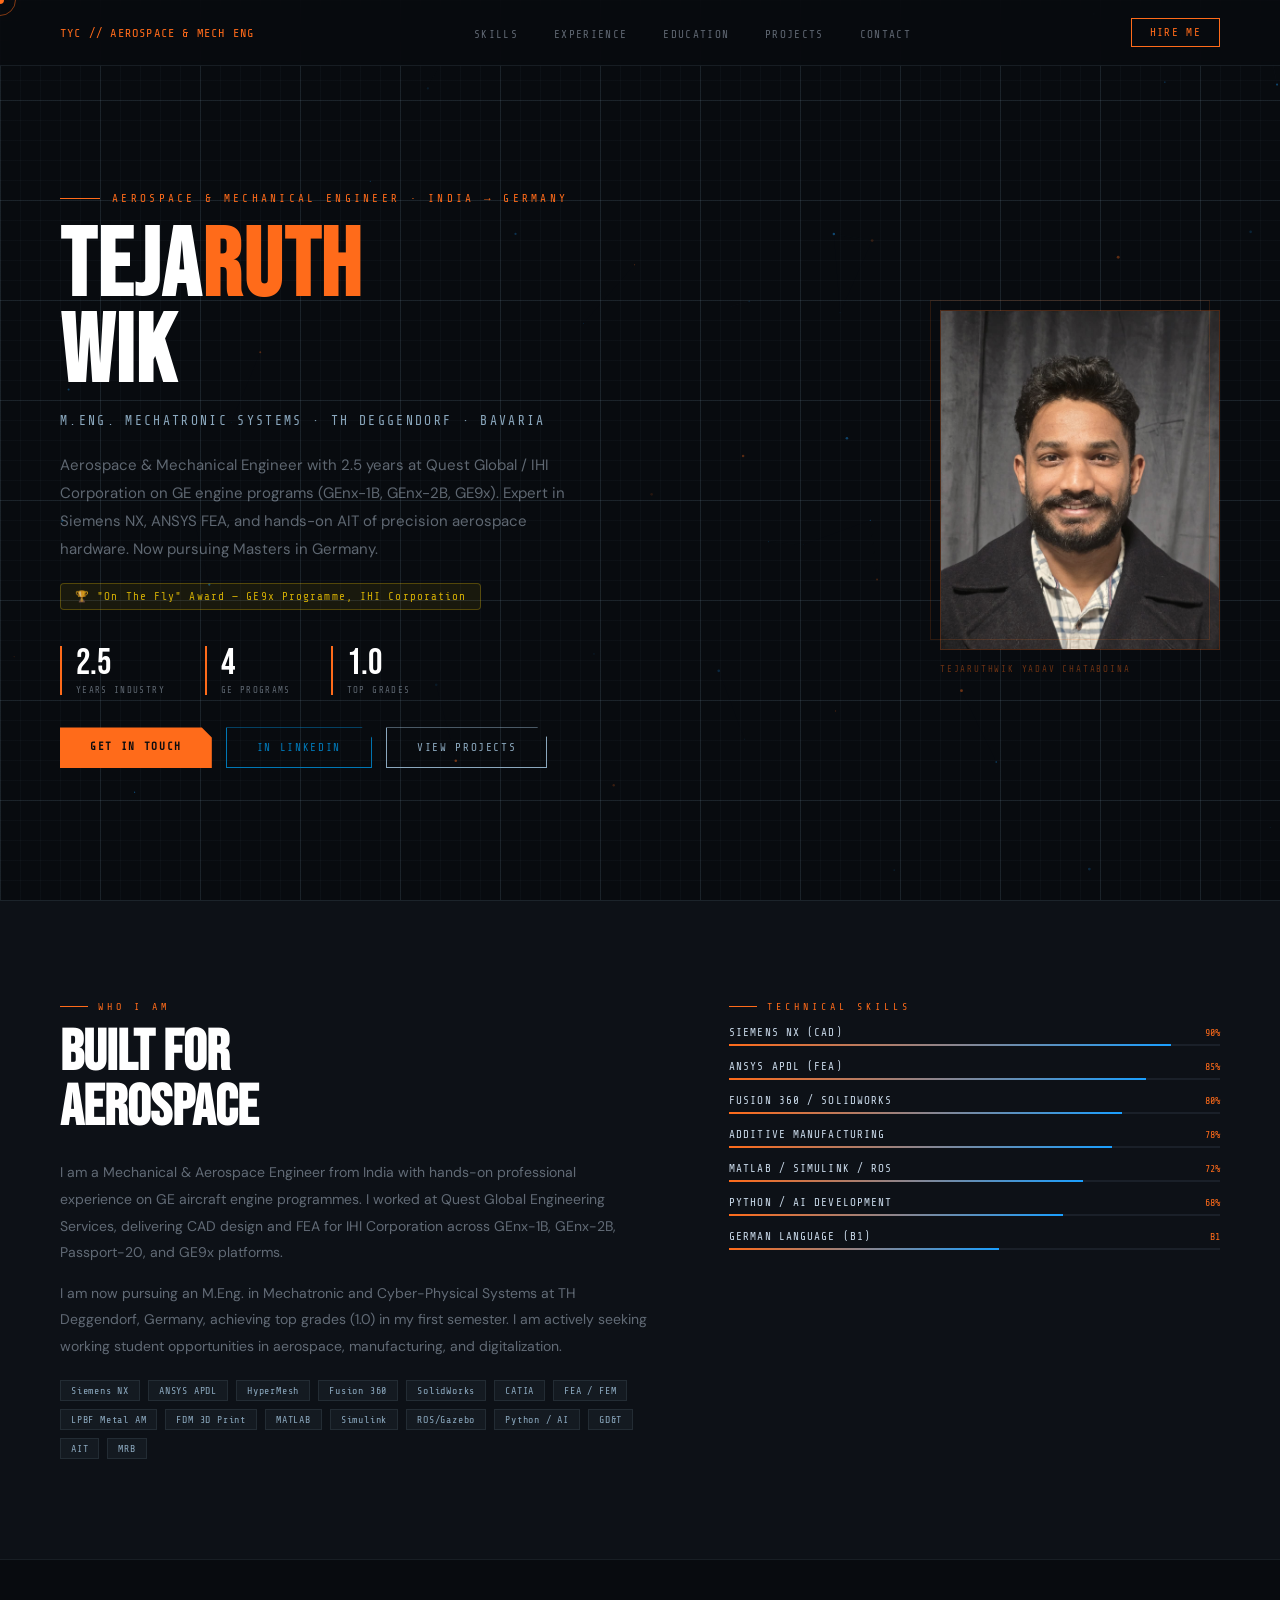
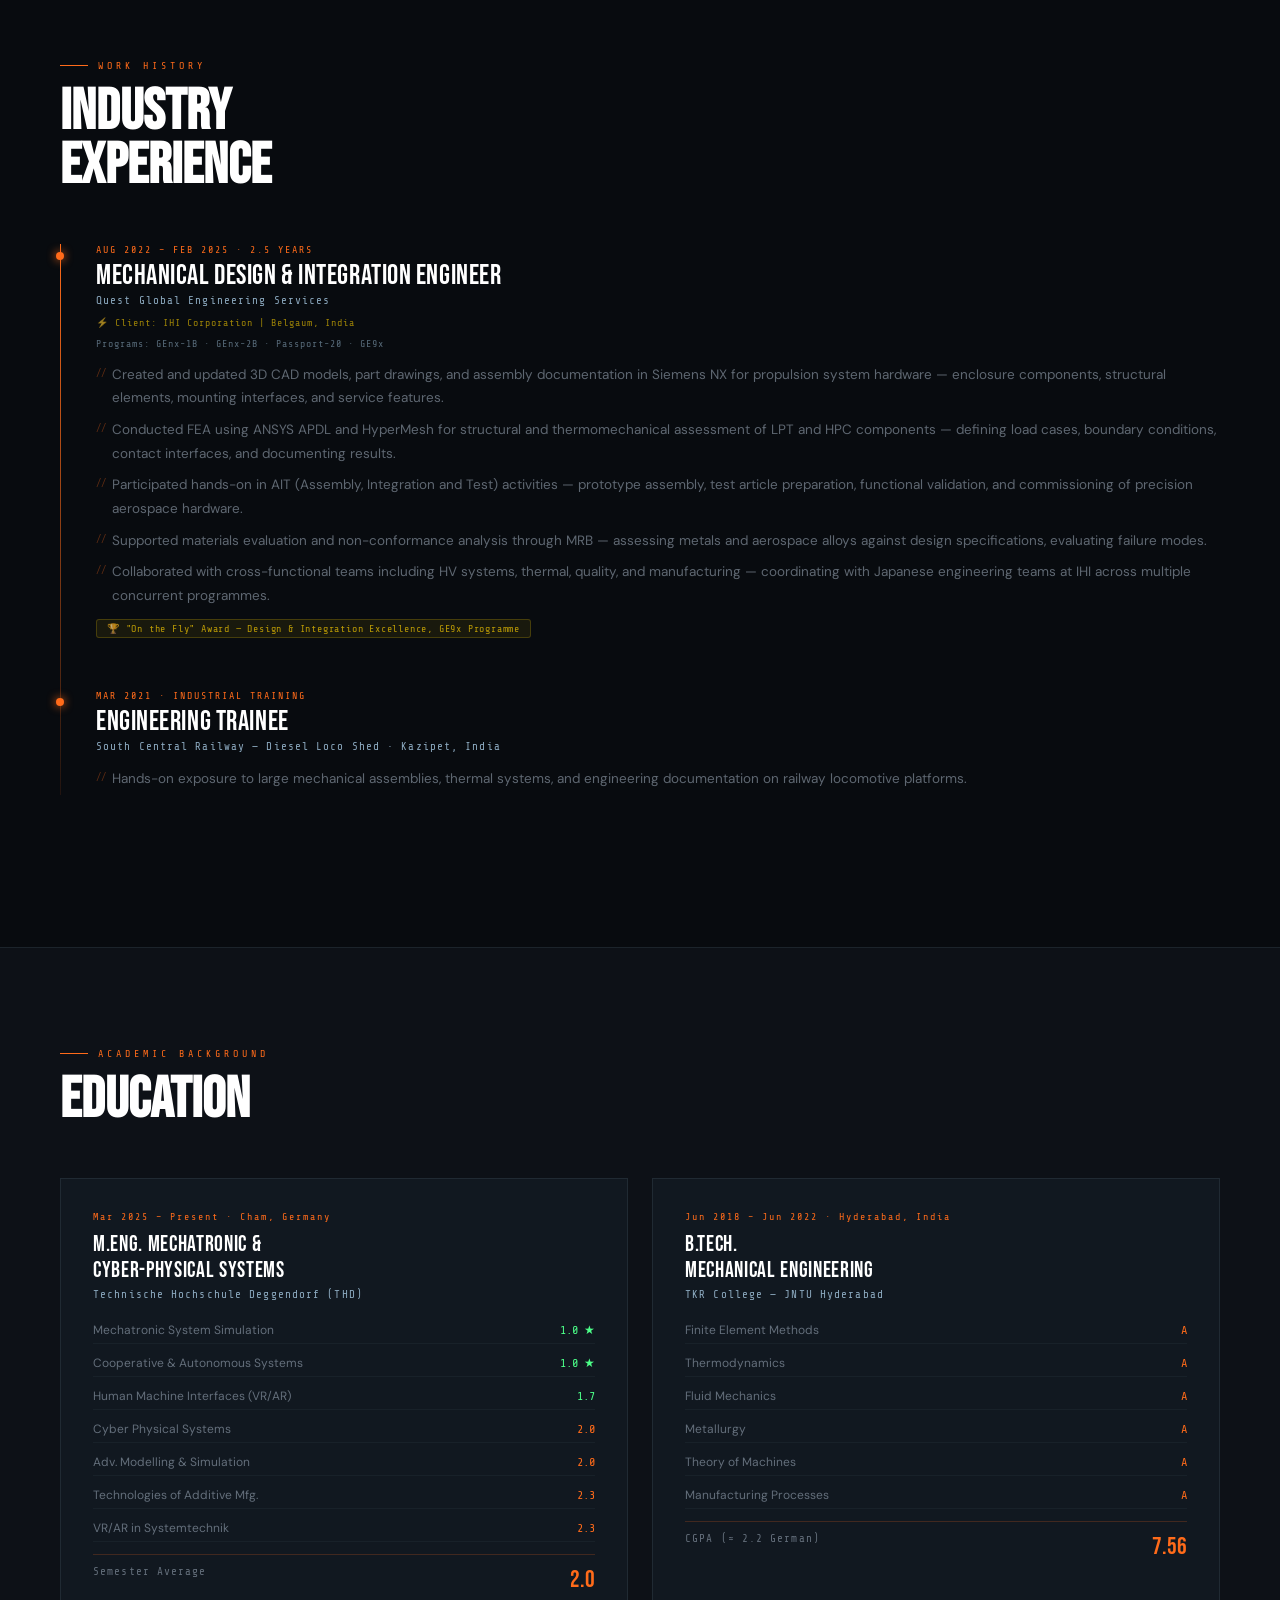
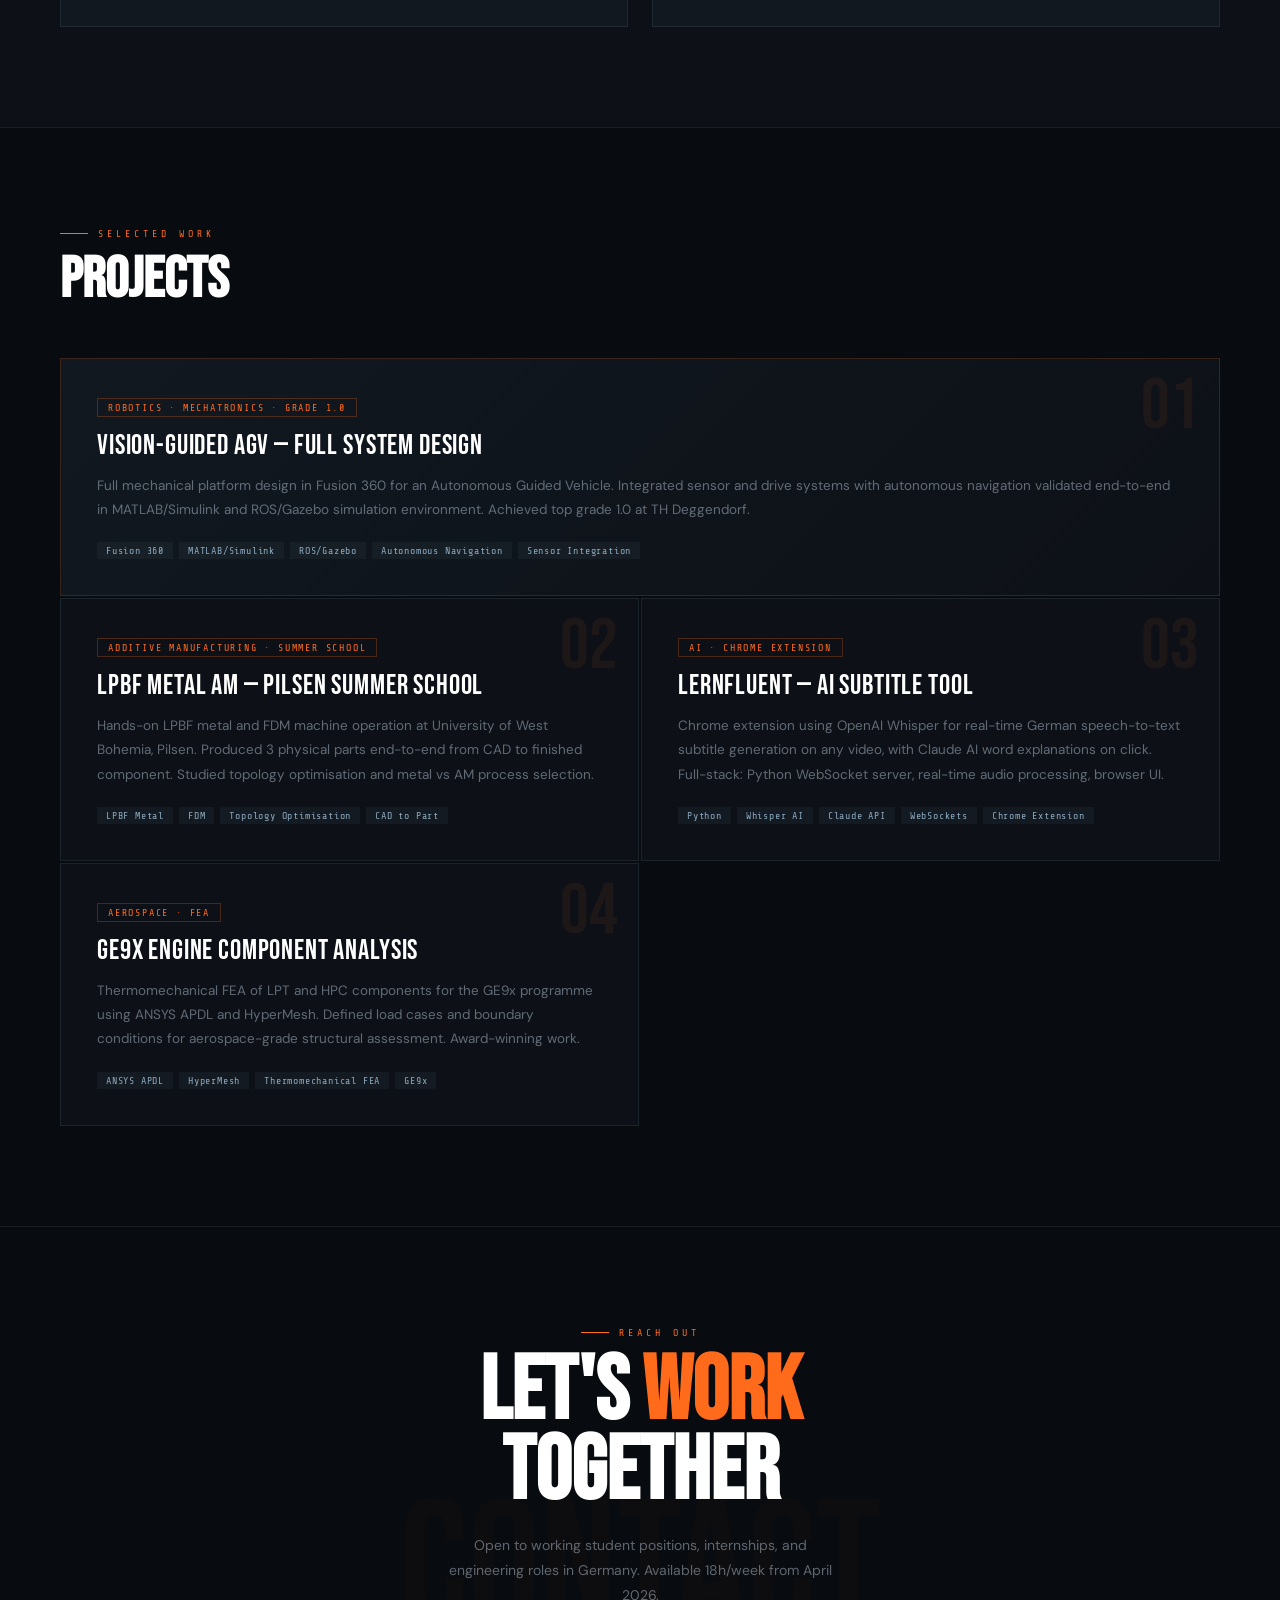
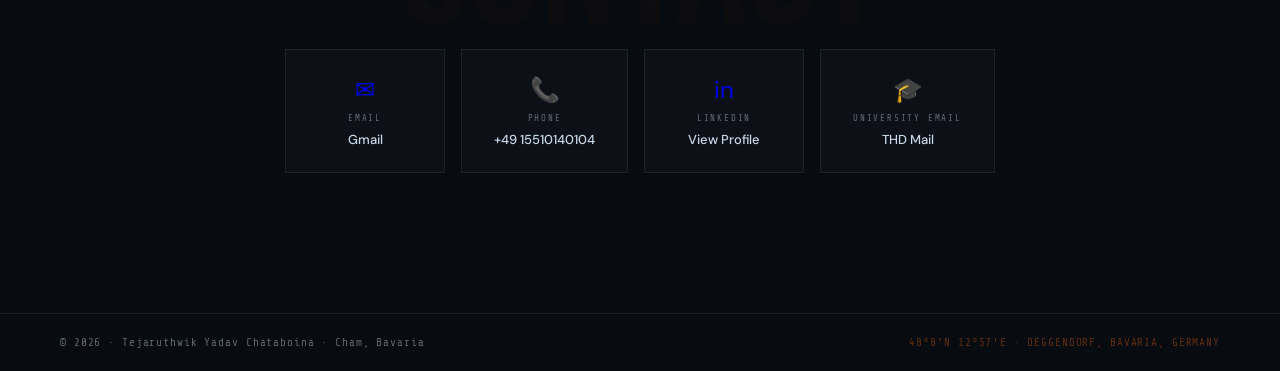
==== commit 5f0a32e1: "Rename portfolio_v2.html to index.html" ====
--- a/index.html
+++ b/index.html
@@ -3,13 +3,13 @@
 <head>
 <meta charset="UTF-8">
 <meta name="viewport" content="width=device-width, initial-scale=1.0">
-<title>Tejaruthwik Yadav — Mechanical Engineer</title>
+<title>Tejaruthwik Yadav Chataboina — Aerospace & Mechanical Engineer</title>
 <link rel="preconnect" href="https://fonts.googleapis.com">
-<link href="https://fonts.googleapis.com/css2?family=Bebas+Neue&family=Share+Tech+Mono&family=DM+Sans:wght@300;400;500&display=swap" rel="stylesheet">
+<link href="https://fonts.googleapis.com/css2?family=Bebas+Neue&family=Share+Tech+Mono&family=DM+Sans:ital,wght@0,300;0,400;0,500;1,400&display=swap" rel="stylesheet">
 <style>
 :root {
   --orange: #FF6B1A;
-  --orange-dim: rgba(255,107,26,0.15);
+  --orange-dim: rgba(255,107,26,0.12);
   --blue: #1A9FFF;
   --steel: #8BA8BE;
   --bg: #080B0F;
@@ -18,781 +18,177 @@
   --line: rgba(139,168,190,0.12);
   --text: #C8D8E8;
   --text-dim: rgba(200,216,232,0.45);
+  --green: #4cff88;
   --font-display: 'Bebas Neue', sans-serif;
   --font-mono: 'Share Tech Mono', monospace;
   --font-body: 'DM Sans', sans-serif;
 }
 
 *, *::before, *::after { box-sizing: border-box; margin: 0; padding: 0; }
-
 html { scroll-behavior: smooth; }
-
-body {
-  background: var(--bg);
-  color: var(--text);
-  font-family: var(--font-body);
-  font-size: 16px;
-  line-height: 1.7;
-  overflow-x: hidden;
-  cursor: none;
-}
-
-/* ── Custom Cursor ─────────────────────────────── */
-.cursor {
-  position: fixed;
-  width: 8px; height: 8px;
-  background: var(--orange);
-  border-radius: 50%;
-  pointer-events: none;
-  z-index: 9999;
-  transition: transform 0.1s;
-  transform: translate(-50%, -50%);
-}
-.cursor-ring {
-  position: fixed;
-  width: 32px; height: 32px;
-  border: 1px solid rgba(255,107,26,0.5);
-  border-radius: 50%;
-  pointer-events: none;
-  z-index: 9998;
-  transition: transform 0.15s, width 0.2s, height 0.2s, opacity 0.2s;
-  transform: translate(-50%, -50%);
-}
-
-/* ── Blueprint Grid Background ─────────────────── */
-.grid-bg {
-  position: fixed;
-  inset: 0;
-  z-index: 0;
-  background-image:
-    linear-gradient(var(--line) 1px, transparent 1px),
-    linear-gradient(90deg, var(--line) 1px, transparent 1px),
-    linear-gradient(rgba(139,168,190,0.04) 1px, transparent 1px),
-    linear-gradient(90deg, rgba(139,168,190,0.04) 1px, transparent 1px);
-  background-size: 100px 100px, 100px 100px, 20px 20px, 20px 20px;
-  pointer-events: none;
-}
-
-/* ── Canvas for particles ──────────────────────── */
+body { background: var(--bg); color: var(--text); font-family: var(--font-body); overflow-x: hidden; cursor: none; }
+
+/* Cursor */
+.cursor { position: fixed; width: 8px; height: 8px; background: var(--orange); border-radius: 50%; pointer-events: none; z-index: 9999; transform: translate(-50%,-50%); transition: transform 0.1s; }
+.cursor-ring { position: fixed; width: 32px; height: 32px; border: 1px solid rgba(255,107,26,0.5); border-radius: 50%; pointer-events: none; z-index: 9998; transform: translate(-50%,-50%); transition: width 0.2s, height 0.2s; }
+
+/* Grid bg */
+.grid-bg { position: fixed; inset: 0; z-index: 0; background-image: linear-gradient(var(--line) 1px, transparent 1px), linear-gradient(90deg, var(--line) 1px, transparent 1px), linear-gradient(rgba(139,168,190,0.04) 1px, transparent 1px), linear-gradient(90deg, rgba(139,168,190,0.04) 1px, transparent 1px); background-size: 100px 100px, 100px 100px, 20px 20px, 20px 20px; pointer-events: none; }
 #particles { position: fixed; inset: 0; z-index: 0; pointer-events: none; }
 
-/* ── Nav ───────────────────────────────────────── */
-nav {
-  position: fixed;
-  top: 0; left: 0; right: 0;
-  z-index: 100;
-  padding: 20px 60px;
-  display: flex;
-  align-items: center;
-  justify-content: space-between;
-  border-bottom: 1px solid var(--line);
-  background: rgba(8,11,15,0.85);
-  backdrop-filter: blur(12px);
-}
-
-.nav-logo {
-  font-family: var(--font-mono);
-  font-size: 13px;
-  color: var(--orange);
-  letter-spacing: 0.1em;
-}
-
-.nav-links {
-  display: flex;
-  gap: 40px;
-  list-style: none;
-}
-
-.nav-links a {
-  font-family: var(--font-mono);
-  font-size: 11px;
-  color: var(--text-dim);
-  text-decoration: none;
-  letter-spacing: 0.15em;
-  text-transform: uppercase;
-  transition: color 0.2s;
-  position: relative;
-}
-
-.nav-links a::after {
-  content: '';
-  position: absolute;
-  bottom: -4px; left: 0;
-  width: 0; height: 1px;
-  background: var(--orange);
-  transition: width 0.2s;
-}
-
+/* Nav */
+nav { position: fixed; top: 0; left: 0; right: 0; z-index: 100; padding: 18px 60px; display: flex; align-items: center; justify-content: space-between; border-bottom: 1px solid var(--line); background: rgba(8,11,15,0.9); backdrop-filter: blur(14px); }
+.nav-logo { font-family: var(--font-mono); font-size: 12px; color: var(--orange); letter-spacing: 0.1em; }
+.nav-links { display: flex; gap: 36px; list-style: none; }
+.nav-links a { font-family: var(--font-mono); font-size: 11px; color: var(--text-dim); text-decoration: none; letter-spacing: 0.12em; text-transform: uppercase; transition: color 0.2s; }
 .nav-links a:hover { color: var(--orange); }
-.nav-links a:hover::after { width: 100%; }
-
-.nav-cta {
-  font-family: var(--font-mono);
-  font-size: 11px;
-  color: var(--orange);
-  border: 1px solid var(--orange);
-  padding: 8px 20px;
-  text-decoration: none;
-  letter-spacing: 0.15em;
-  text-transform: uppercase;
-  transition: all 0.2s;
-}
+.nav-cta { font-family: var(--font-mono); font-size: 11px; color: var(--orange); border: 1px solid var(--orange); padding: 7px 18px; text-decoration: none; letter-spacing: 0.12em; text-transform: uppercase; transition: all 0.2s; }
 .nav-cta:hover { background: var(--orange); color: var(--bg); }
 
-/* ── Sections ──────────────────────────────────── */
 section { position: relative; z-index: 1; }
 
-/* ── Hero ──────────────────────────────────────── */
-#hero {
-  min-height: 100vh;
-  display: flex;
-  align-items: center;
-  padding: 120px 60px 60px;
-  position: relative;
-  overflow: hidden;
-}
-
-.hero-tag {
-  font-family: var(--font-mono);
-  font-size: 11px;
-  color: var(--orange);
-  letter-spacing: 0.3em;
-  text-transform: uppercase;
-  margin-bottom: 20px;
-  opacity: 0;
-  animation: fadeUp 0.8s 0.2s forwards;
-  display: flex;
-  align-items: center;
-  gap: 12px;
-}
-
-.hero-tag::before {
-  content: '';
-  display: block;
-  width: 40px; height: 1px;
-  background: var(--orange);
-}
-
-.hero-name {
-  font-family: var(--font-display);
-  font-size: clamp(64px, 9vw, 130px);
-  line-height: 0.9;
-  color: #fff;
-  letter-spacing: 0.02em;
-  opacity: 0;
-  animation: fadeUp 0.8s 0.4s forwards;
-}
-
+/* ── HERO ── */
+#hero { min-height: 100vh; display: grid; grid-template-columns: 1fr auto; align-items: center; padding: 120px 60px 60px; gap: 60px; overflow: hidden; }
+
+.hero-left { max-width: 680px; }
+.hero-tag { font-family: var(--font-mono); font-size: 11px; color: var(--orange); letter-spacing: 0.3em; text-transform: uppercase; margin-bottom: 20px; display: flex; align-items: center; gap: 12px; opacity: 0; animation: fadeUp 0.8s 0.2s forwards; }
+.hero-tag::before { content: ''; display: block; width: 40px; height: 1px; background: var(--orange); }
+.hero-name { font-family: var(--font-display); font-size: clamp(52px, 7.5vw, 110px); line-height: 0.9; color: #fff; letter-spacing: 0.02em; opacity: 0; animation: fadeUp 0.8s 0.4s forwards; }
 .hero-name span { color: var(--orange); }
-
-.hero-title {
-  font-family: var(--font-mono);
-  font-size: clamp(13px, 1.5vw, 16px);
-  color: var(--steel);
-  letter-spacing: 0.2em;
-  text-transform: uppercase;
-  margin-top: 16px;
-  opacity: 0;
-  animation: fadeUp 0.8s 0.6s forwards;
-}
-
-.hero-desc {
-  max-width: 480px;
-  color: var(--text-dim);
-  font-size: 15px;
-  margin-top: 28px;
-  line-height: 1.8;
-  opacity: 0;
-  animation: fadeUp 0.8s 0.8s forwards;
-}
-
-.hero-actions {
-  display: flex;
-  gap: 16px;
-  margin-top: 40px;
-  opacity: 0;
-  animation: fadeUp 0.8s 1s forwards;
-}
-
-.btn-primary {
-  font-family: var(--font-mono);
-  font-size: 12px;
-  letter-spacing: 0.15em;
-  text-transform: uppercase;
-  background: var(--orange);
-  color: var(--bg);
-  padding: 14px 32px;
-  text-decoration: none;
-  font-weight: 600;
-  transition: all 0.2s;
-  clip-path: polygon(0 0, calc(100% - 10px) 0, 100% 10px, 100% 100%, 0 100%);
-}
+.hero-title { font-family: var(--font-mono); font-size: 13px; color: var(--steel); letter-spacing: 0.18em; text-transform: uppercase; margin-top: 16px; opacity: 0; animation: fadeUp 0.8s 0.6s forwards; }
+.hero-desc { max-width: 520px; color: var(--text-dim); font-size: 15px; margin-top: 24px; line-height: 1.85; opacity: 0; animation: fadeUp 0.8s 0.8s forwards; }
+
+/* Award badge */
+.award-badge { display: inline-flex; align-items: center; gap: 8px; background: rgba(255,210,0,0.07); border: 1px solid rgba(255,210,0,0.25); border-radius: 4px; padding: 6px 14px; margin-top: 20px; font-family: var(--font-mono); font-size: 11px; color: rgba(255,210,0,0.8); letter-spacing: 0.1em; opacity: 0; animation: fadeUp 0.8s 0.9s forwards; }
+
+.hero-actions { display: flex; gap: 14px; margin-top: 32px; flex-wrap: wrap; opacity: 0; animation: fadeUp 0.8s 1s forwards; }
+.btn-primary { font-family: var(--font-mono); font-size: 11px; letter-spacing: 0.15em; text-transform: uppercase; background: var(--orange); color: var(--bg); padding: 13px 30px; text-decoration: none; font-weight: 600; transition: all 0.2s; clip-path: polygon(0 0, calc(100% - 10px) 0, 100% 10px, 100% 100%, 0 100%); }
 .btn-primary:hover { background: #ff8c4a; transform: translateY(-2px); }
-
-.btn-secondary {
-  font-family: var(--font-mono);
-  font-size: 12px;
-  letter-spacing: 0.15em;
-  text-transform: uppercase;
-  border: 1px solid var(--steel);
-  color: var(--steel);
-  padding: 14px 32px;
-  text-decoration: none;
-  transition: all 0.2s;
-  clip-path: polygon(0 0, calc(100% - 10px) 0, 100% 10px, 100% 100%, 0 100%);
-}
+.btn-secondary { font-family: var(--font-mono); font-size: 11px; letter-spacing: 0.15em; text-transform: uppercase; border: 1px solid var(--steel); color: var(--steel); padding: 13px 30px; text-decoration: none; transition: all 0.2s; clip-path: polygon(0 0, calc(100% - 10px) 0, 100% 10px, 100% 100%, 0 100%); }
 .btn-secondary:hover { border-color: var(--orange); color: var(--orange); transform: translateY(-2px); }
-
-/* Hero stats */
-.hero-stats {
-  position: absolute;
-  right: 60px;
-  top: 50%;
-  transform: translateY(-50%);
-  display: flex;
-  flex-direction: column;
-  gap: 32px;
-  opacity: 0;
-  animation: fadeLeft 0.8s 1.2s forwards;
-}
-
-.stat {
-  text-align: right;
-  border-right: 2px solid var(--orange);
-  padding-right: 20px;
-}
-
-.stat-num {
-  font-family: var(--font-display);
-  font-size: 48px;
-  color: #fff;
-  line-height: 1;
-}
-
-.stat-label {
-  font-family: var(--font-mono);
-  font-size: 10px;
-  color: var(--text-dim);
-  letter-spacing: 0.15em;
-  text-transform: uppercase;
-  margin-top: 4px;
-}
-
-/* Blueprint corner decoration */
-.blueprint-corner {
-  position: absolute;
-  bottom: 40px;
-  left: 60px;
-  opacity: 0;
-  animation: fadeUp 1s 1.4s forwards;
-}
-
-/* Scroll indicator */
-.scroll-indicator {
-  position: absolute;
-  bottom: 40px;
-  left: 50%;
-  transform: translateX(-50%);
-  display: flex;
-  flex-direction: column;
-  align-items: center;
-  gap: 8px;
-  opacity: 0;
-  animation: fadeUp 1s 1.6s forwards;
-}
-
-.scroll-line {
-  width: 1px;
-  height: 60px;
-  background: linear-gradient(to bottom, var(--orange), transparent);
-  animation: scrollPulse 2s infinite;
-}
-
-.scroll-text {
-  font-family: var(--font-mono);
-  font-size: 9px;
-  color: var(--text-dim);
-  letter-spacing: 0.3em;
-  text-transform: uppercase;
-  writing-mode: vertical-rl;
-}
-
-/* ── About ─────────────────────────────────────── */
-#about {
-  padding: 120px 60px;
-  display: grid;
-  grid-template-columns: 1fr 1fr;
-  gap: 80px;
-  align-items: center;
-  border-top: 1px solid var(--line);
-}
-
-.section-label {
-  font-family: var(--font-mono);
-  font-size: 10px;
-  color: var(--orange);
-  letter-spacing: 0.4em;
-  text-transform: uppercase;
-  margin-bottom: 16px;
-  display: flex;
-  align-items: center;
-  gap: 12px;
-}
-
-.section-label::before {
-  content: '';
-  display: block;
-  width: 30px; height: 1px;
-  background: var(--orange);
-}
-
-.section-title {
-  font-family: var(--font-display);
-  font-size: clamp(40px, 5vw, 72px);
-  line-height: 0.95;
-  color: #fff;
-  margin-bottom: 24px;
-}
-
-.about-text {
-  color: var(--text-dim);
-  font-size: 15px;
-  line-height: 1.9;
-  margin-bottom: 16px;
-}
-
-.about-detail {
-  display: grid;
-  grid-template-columns: 1fr 1fr;
-  gap: 16px;
-  margin-top: 32px;
-}
-
-.detail-item {
-  border-left: 2px solid var(--orange-dim);
-  padding-left: 14px;
-  border-left-color: var(--orange);
-}
-
-.detail-key {
-  font-family: var(--font-mono);
-  font-size: 10px;
-  color: var(--text-dim);
-  letter-spacing: 0.15em;
-  text-transform: uppercase;
-}
-
-.detail-val {
-  font-size: 14px;
-  color: var(--text);
-  margin-top: 2px;
-  font-weight: 500;
-}
-
-/* Engineering diagram */
-.eng-diagram {
-  position: relative;
-  height: 400px;
-  display: flex;
-  align-items: center;
-  justify-content: center;
-}
-
-.gear-svg { animation: rotateSlow 12s linear infinite; }
-.gear-svg-rev { animation: rotateSlow 8s linear infinite reverse; }
-
-/* ── Skills ────────────────────────────────────── */
-#skills {
-  padding: 120px 60px;
-  border-top: 1px solid var(--line);
-  background: var(--bg2);
-}
-
-.skills-grid {
-  display: grid;
-  grid-template-columns: repeat(3, 1fr);
-  gap: 2px;
-  margin-top: 60px;
-}
-
-.skill-card {
-  background: var(--bg3);
-  padding: 32px;
-  border: 1px solid var(--line);
-  transition: all 0.3s;
-  position: relative;
-  overflow: hidden;
-}
-
-.skill-card::before {
-  content: '';
-  position: absolute;
-  top: 0; left: 0;
-  width: 3px; height: 0;
-  background: var(--orange);
-  transition: height 0.3s;
-}
-
-.skill-card:hover::before { height: 100%; }
-.skill-card:hover { border-color: rgba(255,107,26,0.3); background: rgba(255,107,26,0.03); }
-
-.skill-icon {
-  font-size: 28px;
-  margin-bottom: 16px;
-}
-
-.skill-name {
-  font-family: var(--font-display);
-  font-size: 22px;
-  color: #fff;
-  margin-bottom: 10px;
-  letter-spacing: 0.05em;
-}
-
-.skill-desc {
-  font-size: 13px;
-  color: var(--text-dim);
-  line-height: 1.7;
-  margin-bottom: 20px;
-}
-
-.skill-bar-wrap {
-  height: 2px;
-  background: rgba(139,168,190,0.1);
-  width: 100%;
-}
-
-.skill-bar {
-  height: 100%;
-  background: linear-gradient(90deg, var(--orange), var(--blue));
-  width: 0;
-  transition: width 1.5s ease;
-}
-
-.skill-pct {
-  font-family: var(--font-mono);
-  font-size: 11px;
-  color: var(--orange);
-  margin-top: 6px;
-  letter-spacing: 0.1em;
-}
-
-/* ── Projects ──────────────────────────────────── */
-#projects {
-  padding: 120px 60px;
-  border-top: 1px solid var(--line);
-}
-
-.projects-grid {
-  display: grid;
-  grid-template-columns: repeat(2, 1fr);
-  gap: 2px;
-  margin-top: 60px;
-}
-
-.project-card {
-  background: var(--bg2);
-  border: 1px solid var(--line);
-  padding: 40px;
-  position: relative;
-  overflow: hidden;
-  transition: all 0.3s;
-  cursor: pointer;
-}
-
-.project-card::after {
-  content: '';
-  position: absolute;
-  inset: 0;
-  background: linear-gradient(135deg, rgba(255,107,26,0.05), transparent);
-  opacity: 0;
-  transition: opacity 0.3s;
-}
-
-.project-card:hover::after { opacity: 1; }
-.project-card:hover { border-color: rgba(255,107,26,0.4); transform: translateY(-4px); }
-
-.project-number {
-  font-family: var(--font-display);
-  font-size: 80px;
-  color: rgba(255,107,26,0.08);
-  position: absolute;
-  top: 16px; right: 24px;
-  line-height: 1;
-  transition: color 0.3s;
-}
-
-.project-card:hover .project-number { color: rgba(255,107,26,0.15); }
-
-.project-tag {
-  font-family: var(--font-mono);
-  font-size: 10px;
-  color: var(--orange);
-  letter-spacing: 0.2em;
-  text-transform: uppercase;
-  margin-bottom: 14px;
-  border: 1px solid rgba(255,107,26,0.3);
-  display: inline-block;
-  padding: 3px 10px;
-}
-
-.project-title {
-  font-family: var(--font-display);
-  font-size: 34px;
-  color: #fff;
-  letter-spacing: 0.03em;
-  margin-bottom: 14px;
-  line-height: 1.1;
-}
-
-.project-desc {
-  font-size: 14px;
-  color: var(--text-dim);
-  line-height: 1.8;
-  margin-bottom: 24px;
-}
-
-.project-tech {
-  display: flex;
-  flex-wrap: wrap;
-  gap: 8px;
-  margin-bottom: 28px;
-}
-
-.tech-tag {
-  font-family: var(--font-mono);
-  font-size: 10px;
-  color: var(--steel);
-  background: rgba(139,168,190,0.08);
-  padding: 4px 10px;
-  letter-spacing: 0.1em;
-}
-
-.project-link {
-  font-family: var(--font-mono);
-  font-size: 11px;
-  color: var(--orange);
-  text-decoration: none;
-  letter-spacing: 0.15em;
-  text-transform: uppercase;
-  display: flex;
-  align-items: center;
-  gap: 8px;
-  transition: gap 0.2s;
-}
-
-.project-link:hover { gap: 14px; }
-
-/* Featured project */
-.project-card.featured {
-  grid-column: span 2;
-  background: linear-gradient(135deg, var(--bg3), var(--bg2));
-  border-color: rgba(255,107,26,0.2);
-}
-
-/* ── Experience ────────────────────────────────── */
-#experience {
-  padding: 120px 60px;
-  border-top: 1px solid var(--line);
-  background: var(--bg2);
-}
-
-.timeline {
-  margin-top: 60px;
-  position: relative;
-  padding-left: 40px;
-}
-
-.timeline::before {
-  content: '';
-  position: absolute;
-  left: 0; top: 0; bottom: 0;
-  width: 1px;
-  background: linear-gradient(to bottom, var(--orange), transparent);
-}
-
-.timeline-item {
-  margin-bottom: 48px;
-  position: relative;
-  opacity: 0;
-  transform: translateX(-20px);
-  transition: all 0.6s;
-}
-
-.timeline-item.visible {
-  opacity: 1;
-  transform: translateX(0);
-}
-
-.timeline-dot {
-  position: absolute;
-  left: -44px; top: 6px;
-  width: 8px; height: 8px;
-  background: var(--orange);
-  border-radius: 50%;
-  box-shadow: 0 0 12px var(--orange);
-}
-
-.timeline-date {
-  font-family: var(--font-mono);
-  font-size: 11px;
-  color: var(--orange);
-  letter-spacing: 0.2em;
-  text-transform: uppercase;
-  margin-bottom: 8px;
-}
-
-.timeline-title {
-  font-family: var(--font-display);
-  font-size: 28px;
-  color: #fff;
-  letter-spacing: 0.03em;
-  margin-bottom: 4px;
-}
-
-.timeline-org {
-  font-family: var(--font-mono);
-  font-size: 12px;
-  color: var(--steel);
-  letter-spacing: 0.1em;
-  margin-bottom: 12px;
-}
-
-.timeline-desc {
-  font-size: 14px;
-  color: var(--text-dim);
-  line-height: 1.8;
-  max-width: 600px;
-}
-
-/* ── Contact ───────────────────────────────────── */
-#contact {
-  padding: 120px 60px;
-  border-top: 1px solid var(--line);
-  text-align: center;
-  position: relative;
-  overflow: hidden;
-}
-
-.contact-bg-text {
-  position: absolute;
-  font-family: var(--font-display);
-  font-size: clamp(80px, 15vw, 200px);
-  color: rgba(255,107,26,0.03);
-  top: 50%;
-  left: 50%;
-  transform: translate(-50%, -50%);
-  white-space: nowrap;
-  pointer-events: none;
-  letter-spacing: 0.1em;
-}
-
-.contact-title {
-  font-family: var(--font-display);
-  font-size: clamp(50px, 8vw, 110px);
-  color: #fff;
-  line-height: 0.9;
-  margin-bottom: 24px;
-}
-
+.btn-linkedin { font-family: var(--font-mono); font-size: 11px; letter-spacing: 0.15em; text-transform: uppercase; border: 1px solid #0077b5; color: #0077b5; padding: 13px 30px; text-decoration: none; transition: all 0.2s; clip-path: polygon(0 0, calc(100% - 10px) 0, 100% 10px, 100% 100%, 0 100%); }
+.btn-linkedin:hover { background: #0077b5; color: #fff; transform: translateY(-2px); }
+
+/* Hero photo */
+.hero-photo-wrap { position: relative; opacity: 0; animation: fadeLeft 0.8s 0.6s forwards; flex-shrink: 0; }
+.hero-photo { width: 280px; height: 340px; object-fit: cover; object-position: center top; display: block; filter: grayscale(20%) contrast(1.05); border: 1px solid rgba(255,107,26,0.3); }
+.hero-photo-frame { position: absolute; top: -10px; left: -10px; right: 10px; bottom: 10px; border: 1px solid rgba(255,107,26,0.15); pointer-events: none; }
+.hero-photo-label { position: absolute; bottom: -24px; left: 0; font-family: var(--font-mono); font-size: 9px; color: rgba(255,107,26,0.4); letter-spacing: 0.2em; text-transform: uppercase; }
+
+/* Stats row */
+.hero-stats { display: flex; gap: 40px; margin-top: 36px; opacity: 0; animation: fadeUp 0.8s 1.1s forwards; }
+.stat { border-left: 2px solid var(--orange); padding-left: 14px; }
+.stat-num { font-family: var(--font-display); font-size: 36px; color: #fff; line-height: 1; }
+.stat-label { font-family: var(--font-mono); font-size: 9px; color: var(--text-dim); letter-spacing: 0.15em; text-transform: uppercase; margin-top: 3px; }
+
+/* ── ABOUT / SKILLS ── */
+#about { padding: 100px 60px; border-top: 1px solid var(--line); display: grid; grid-template-columns: 1.2fr 1fr; gap: 80px; align-items: start; background: var(--bg2); }
+.section-label { font-family: var(--font-mono); font-size: 10px; color: var(--orange); letter-spacing: 0.4em; text-transform: uppercase; margin-bottom: 14px; display: flex; align-items: center; gap: 10px; }
+.section-label::before { content: ''; display: block; width: 28px; height: 1px; background: var(--orange); }
+.section-title { font-family: var(--font-display); font-size: clamp(36px, 4.5vw, 64px); line-height: 0.95; color: #fff; margin-bottom: 24px; }
+.about-text { color: var(--text-dim); font-size: 14px; line-height: 1.9; margin-bottom: 14px; }
+
+.skills-list { display: flex; flex-direction: column; gap: 14px; margin-top: 8px; }
+.skill-row { display: flex; flex-direction: column; gap: 5px; }
+.skill-top { display: flex; justify-content: space-between; align-items: center; }
+.skill-name-text { font-family: var(--font-mono); font-size: 11px; color: var(--text); letter-spacing: 0.1em; }
+.skill-pct-text { font-family: var(--font-mono); font-size: 10px; color: var(--orange); }
+.skill-track { height: 2px; background: rgba(139,168,190,0.1); width: 100%; }
+.skill-fill { height: 100%; background: linear-gradient(90deg, var(--orange), var(--blue)); width: 0; transition: width 1.5s ease; }
+
+.skills-tags { display: flex; flex-wrap: wrap; gap: 8px; margin-top: 20px; }
+.stag { font-family: var(--font-mono); font-size: 10px; color: var(--steel); background: rgba(139,168,190,0.06); border: 1px solid rgba(139,168,190,0.12); padding: 4px 10px; letter-spacing: 0.08em; transition: all 0.2s; }
+.stag:hover { border-color: rgba(255,107,26,0.4); color: var(--orange); }
+
+/* ── EXPERIENCE ── */
+#experience { padding: 100px 60px; border-top: 1px solid var(--line); }
+.timeline { margin-top: 50px; position: relative; padding-left: 36px; }
+.timeline::before { content: ''; position: absolute; left: 0; top: 0; bottom: 0; width: 1px; background: linear-gradient(to bottom, var(--orange), rgba(255,107,26,0.1)); }
+
+.titem { margin-bottom: 52px; position: relative; opacity: 0; transform: translateX(-16px); transition: all 0.6s; }
+.titem.vis { opacity: 1; transform: translateX(0); }
+.tdot { position: absolute; left: -40px; top: 8px; width: 8px; height: 8px; background: var(--orange); border-radius: 50%; box-shadow: 0 0 10px var(--orange); }
+.tdate { font-family: var(--font-mono); font-size: 10px; color: var(--orange); letter-spacing: 0.2em; text-transform: uppercase; margin-bottom: 6px; }
+.ttitle { font-family: var(--font-display); font-size: 28px; color: #fff; letter-spacing: 0.02em; margin-bottom: 2px; line-height: 1.1; }
+.torg { font-family: var(--font-mono); font-size: 11px; color: var(--steel); letter-spacing: 0.1em; margin-bottom: 10px; }
+.tclient { font-family: var(--font-mono); font-size: 10px; color: rgba(255,210,0,0.6); letter-spacing: 0.1em; margin-bottom: 10px; }
+.tpoints { list-style: none; padding: 0; }
+.tpoints li { font-size: 13.5px; color: var(--text-dim); line-height: 1.75; padding: 4px 0 4px 16px; position: relative; }
+.tpoints li::before { content: '//'; position: absolute; left: 0; color: rgba(255,107,26,0.35); font-family: var(--font-mono); font-size: 10px; top: 5px; }
+
+.award-inline { display: inline-flex; align-items: center; gap: 6px; background: rgba(255,210,0,0.07); border: 1px solid rgba(255,210,0,0.2); padding: 3px 10px; border-radius: 3px; font-family: var(--font-mono); font-size: 10px; color: rgba(255,210,0,0.7); letter-spacing: 0.08em; margin-top: 8px; }
+
+/* ── EDUCATION ── */
+#education { padding: 100px 60px; border-top: 1px solid var(--line); background: var(--bg2); }
+.edu-grid { display: grid; grid-template-columns: 1fr 1fr; gap: 24px; margin-top: 50px; }
+.edu-card { background: var(--bg3); border: 1px solid var(--line); padding: 32px; position: relative; overflow: hidden; transition: all 0.3s; opacity: 0; transform: translateY(20px); transition: all 0.6s; }
+.edu-card.vis { opacity: 1; transform: translateY(0); }
+.edu-card::before { content: ''; position: absolute; top: 0; left: 0; width: 3px; height: 0; background: var(--orange); transition: height 0.3s; }
+.edu-card:hover::before { height: 100%; }
+.edu-period { font-family: var(--font-mono); font-size: 10px; color: var(--orange); letter-spacing: 0.2em; margin-bottom: 10px; }
+.edu-degree { font-family: var(--font-display); font-size: 22px; color: #fff; letter-spacing: 0.03em; margin-bottom: 4px; line-height: 1.2; }
+.edu-uni { font-family: var(--font-mono); font-size: 11px; color: var(--steel); letter-spacing: 0.1em; margin-bottom: 16px; }
+.edu-grades { display: flex; flex-direction: column; gap: 6px; }
+.grade-row { display: flex; justify-content: space-between; align-items: center; padding: 5px 0; border-bottom: 1px solid rgba(139,168,190,0.06); font-size: 12px; }
+.grade-subject { color: var(--text-dim); }
+.grade-val { font-family: var(--font-mono); font-size: 12px; }
+.grade-val.top { color: var(--green); }
+.grade-val.good { color: var(--orange); }
+.grade-val.avg { color: var(--steel); }
+.avg-row { margin-top: 12px; display: flex; justify-content: space-between; border-top: 1px solid rgba(255,107,26,0.2); padding-top: 10px; }
+.avg-label { font-family: var(--font-mono); font-size: 11px; color: var(--text-dim); letter-spacing: 0.1em; }
+.avg-val { font-family: var(--font-display); font-size: 24px; color: var(--orange); }
+
+/* ── PROJECTS ── */
+#projects { padding: 100px 60px; border-top: 1px solid var(--line); }
+.proj-grid { display: grid; grid-template-columns: 1fr 1fr; gap: 2px; margin-top: 50px; }
+.proj-card { background: var(--bg2); border: 1px solid var(--line); padding: 36px; position: relative; overflow: hidden; transition: all 0.3s; opacity: 0; transform: translateY(20px); }
+.proj-card.vis { opacity: 1; transform: translateY(0); }
+.proj-card:hover { border-color: rgba(255,107,26,0.35); transform: translateY(-4px); }
+.proj-num { font-family: var(--font-display); font-size: 72px; color: rgba(255,107,26,0.07); position: absolute; top: 12px; right: 20px; line-height: 1; }
+.proj-tag { font-family: var(--font-mono); font-size: 10px; color: var(--orange); letter-spacing: 0.18em; text-transform: uppercase; border: 1px solid rgba(255,107,26,0.25); display: inline-block; padding: 3px 10px; margin-bottom: 14px; }
+.proj-title { font-family: var(--font-display); font-size: 28px; color: #fff; letter-spacing: 0.03em; margin-bottom: 12px; line-height: 1.1; }
+.proj-desc { font-size: 13.5px; color: var(--text-dim); line-height: 1.8; margin-bottom: 20px; }
+.proj-tech { display: flex; flex-wrap: wrap; gap: 6px; }
+.ptag { font-family: var(--font-mono); font-size: 10px; color: var(--steel); background: rgba(139,168,190,0.06); padding: 3px 9px; letter-spacing: 0.08em; }
+.proj-card.featured { grid-column: span 2; background: linear-gradient(135deg, var(--bg3), var(--bg2)); border-color: rgba(255,107,26,0.18); }
+
+/* ── CONTACT ── */
+#contact { padding: 100px 60px; border-top: 1px solid var(--line); text-align: center; position: relative; overflow: hidden; }
+.contact-bg-text { position: absolute; font-family: var(--font-display); font-size: clamp(80px, 15vw, 180px); color: rgba(255,107,26,0.025); top: 50%; left: 50%; transform: translate(-50%,-50%); white-space: nowrap; pointer-events: none; }
+.contact-title { font-family: var(--font-display); font-size: clamp(44px, 7vw, 96px); color: #fff; line-height: 0.9; margin-bottom: 20px; }
 .contact-title span { color: var(--orange); }
-
-.contact-sub {
-  font-size: 15px;
-  color: var(--text-dim);
-  max-width: 440px;
-  margin: 0 auto 48px;
-}
-
-.contact-links {
-  display: flex;
-  justify-content: center;
-  gap: 20px;
-  flex-wrap: wrap;
-}
-
-.contact-link {
-  font-family: var(--font-mono);
-  font-size: 12px;
-  color: var(--text-dim);
-  text-decoration: none;
-  letter-spacing: 0.15em;
-  text-transform: uppercase;
-  padding: 12px 28px;
-  border: 1px solid var(--line);
-  transition: all 0.2s;
-  display: flex;
-  align-items: center;
-  gap: 10px;
-}
-
-.contact-link:hover {
-  color: var(--orange);
-  border-color: var(--orange);
-  background: var(--orange-dim);
-}
-
-/* ── Footer ────────────────────────────────────── */
-footer {
-  padding: 24px 60px;
-  border-top: 1px solid var(--line);
-  display: flex;
-  justify-content: space-between;
-  align-items: center;
-}
-
-.footer-text {
-  font-family: var(--font-mono);
-  font-size: 11px;
-  color: var(--text-dim);
-  letter-spacing: 0.1em;
-}
-
-.footer-coords {
-  font-family: var(--font-mono);
-  font-size: 11px;
-  color: rgba(255,107,26,0.4);
-  letter-spacing: 0.1em;
-}
-
-/* ── Animations ────────────────────────────────── */
-@keyframes fadeUp {
-  from { opacity: 0; transform: translateY(30px); }
-  to   { opacity: 1; transform: translateY(0); }
-}
-
-@keyframes fadeLeft {
-  from { opacity: 0; transform: translate(30px, -50%); }
-  to   { opacity: 1; transform: translate(0, -50%); }
-}
-
-@keyframes rotateSlow {
-  from { transform: rotate(0deg); }
-  to   { transform: rotate(360deg); }
-}
-
-@keyframes scrollPulse {
-  0%, 100% { opacity: 0.3; transform: scaleY(0.8); }
-  50% { opacity: 1; transform: scaleY(1); }
-}
-
-/* ── Responsive ────────────────────────────────── */
+.contact-sub { font-size: 14px; color: var(--text-dim); max-width: 400px; margin: 0 auto 40px; line-height: 1.8; }
+.contact-cards { display: flex; justify-content: center; gap: 16px; flex-wrap: wrap; margin-bottom: 40px; }
+.contact-card { background: var(--bg2); border: 1px solid var(--line); padding: 24px 32px; text-decoration: none; transition: all 0.2s; display: flex; flex-direction: column; align-items: center; gap: 8px; min-width: 160px; }
+.contact-card:hover { border-color: rgba(255,107,26,0.4); transform: translateY(-4px); background: var(--bg3); }
+.contact-card-icon { font-size: 24px; }
+.contact-card-label { font-family: var(--font-mono); font-size: 9px; color: var(--text-dim); letter-spacing: 0.2em; text-transform: uppercase; }
+.contact-card-val { font-size: 13px; color: var(--text); font-weight: 500; }
+
+/* Footer */
+footer { padding: 22px 60px; border-top: 1px solid var(--line); display: flex; justify-content: space-between; align-items: center; }
+.footer-text { font-family: var(--font-mono); font-size: 11px; color: var(--text-dim); letter-spacing: 0.08em; }
+.footer-coords { font-family: var(--font-mono); font-size: 11px; color: rgba(255,107,26,0.35); letter-spacing: 0.08em; }
+
+/* Animations */
+@keyframes fadeUp { from { opacity: 0; transform: translateY(28px); } to { opacity: 1; transform: translateY(0); } }
+@keyframes fadeLeft { from { opacity: 0; transform: translateX(28px); } to { opacity: 1; transform: translateX(0); } }
+@keyframes rotateSlow { from { transform: rotate(0deg); } to { transform: rotate(360deg); } }
+
+/* Responsive */
 @media (max-width: 900px) {
-  nav { padding: 16px 24px; }
+  nav { padding: 14px 20px; }
   .nav-links { display: none; }
-  #hero { padding: 100px 24px 60px; }
-  .hero-stats { display: none; }
-  #about { grid-template-columns: 1fr; padding: 80px 24px; gap: 40px; }
-  .eng-diagram { height: 250px; }
-  #skills { padding: 80px 24px; }
-  .skills-grid { grid-template-columns: 1fr; }
-  #projects { padding: 80px 24px; }
-  .projects-grid { grid-template-columns: 1fr; }
-  .project-card.featured { grid-column: span 1; }
-  #experience { padding: 80px 24px; }
-  #contact { padding: 80px 24px; }
-  footer { padding: 20px 24px; flex-direction: column; gap: 8px; text-align: center; }
-  .about-detail { grid-template-columns: 1fr; }
+  #hero { grid-template-columns: 1fr; padding: 100px 24px 60px; }
+  .hero-photo-wrap { display: none; }
+  #about { grid-template-columns: 1fr; padding: 70px 24px; gap: 40px; }
+  #experience, #education, #projects, #contact { padding: 70px 24px; }
+  .edu-grid { grid-template-columns: 1fr; }
+  .proj-grid { grid-template-columns: 1fr; }
+  .proj-card.featured { grid-column: span 1; }
+  footer { padding: 16px 24px; flex-direction: column; gap: 6px; text-align: center; }
+  .hero-stats { gap: 24px; }
 }
 </style>
 </head>
@@ -805,220 +201,201 @@
 
 <!-- NAV -->
 <nav>
-  <div class="nav-logo">TYC // MECH.ENG</div>
+  <div class="nav-logo">TYC // AEROSPACE & MECH ENG</div>
   <ul class="nav-links">
-    <li><a href="#about">About</a></li>
-    <li><a href="#skills">Skills</a></li>
+    <li><a href="#about">Skills</a></li>
+    <li><a href="#experience">Experience</a></li>
+    <li><a href="#education">Education</a></li>
     <li><a href="#projects">Projects</a></li>
-    <li><a href="#experience">Experience</a></li>
     <li><a href="#contact">Contact</a></li>
   </ul>
-  <a href="mailto:tejaruthwik.chataboina@stud.th-deg.de" class="nav-cta">Hire Me</a>
+  <a href="mailto:tejaruthwikyadavchataboina@gmail.com" class="nav-cta">Hire Me</a>
 </nav>
 
 <!-- HERO -->
 <section id="hero">
-  <div>
-    <div class="hero-tag">Mechanical Engineer · India → Germany</div>
+  <div class="hero-left">
+    <div class="hero-tag">Aerospace & Mechanical Engineer · India → Germany</div>
     <h1 class="hero-name">TEJA<span>RUTH</span><br>WIK</h1>
-    <div class="hero-title">Mechanical Engineering · TH Deggendorf · Bavaria</div>
+    <div class="hero-title">M.Eng. Mechatronic Systems · TH Deggendorf · Bavaria</div>
     <p class="hero-desc">
-      International engineering student passionate about additive manufacturing, 
-      digitalization, and building intelligent systems that bridge mechanical 
-      precision with modern AI.
+      Aerospace & Mechanical Engineer with 2.5 years at Quest Global / IHI Corporation 
+      on GE engine programs (GEnx-1B, GEnx-2B, GE9x). Expert in Siemens NX, ANSYS FEA, 
+      and hands-on AIT of precision aerospace hardware. Now pursuing Masters in Germany.
     </p>
+    <div class="award-badge">🏆 "On The Fly" Award — GE9x Programme, IHI Corporation</div>
+    <div class="hero-stats">
+      <div class="stat"><div class="stat-num">2.5</div><div class="stat-label">Years Industry</div></div>
+      <div class="stat"><div class="stat-num">4</div><div class="stat-label">GE Programs</div></div>
+      <div class="stat"><div class="stat-num">1.0</div><div class="stat-label">Top Grades</div></div>
+    </div>
     <div class="hero-actions">
-      <a href="#projects" class="btn-primary">View Projects</a>
-      <a href="#contact" class="btn-secondary">Get In Touch</a>
-    </div>
-  </div>
-
-  <div class="hero-stats">
-    <div class="stat">
-      <div class="stat-num">7.56</div>
-      <div class="stat-label">CGPA Score</div>
-    </div>
-    <div class="stat">
-      <div class="stat-num">2.2</div>
-      <div class="stat-label">German Grade</div>
-    </div>
-    <div class="stat">
-      <div class="stat-num">3+</div>
-      <div class="stat-label">Projects Built</div>
-    </div>
-  </div>
-
-  <!-- Blueprint corner SVG -->
-  <div class="blueprint-corner">
-    <svg width="120" height="80" viewBox="0 0 120 80" fill="none" xmlns="http://www.w3.org/2000/svg">
-      <line x1="0" y1="80" x2="0" y2="0" stroke="rgba(255,107,26,0.4)" stroke-width="1"/>
-      <line x1="0" y1="80" x2="120" y2="80" stroke="rgba(255,107,26,0.4)" stroke-width="1"/>
-      <line x1="20" y1="80" x2="20" y2="60" stroke="rgba(255,107,26,0.2)" stroke-width="1"/>
-      <line x1="0" y1="60" x2="20" y2="60" stroke="rgba(255,107,26,0.2)" stroke-width="1"/>
-      <text x="6" y="55" fill="rgba(255,107,26,0.4)" font-family="Share Tech Mono" font-size="8">REV.01</text>
-      <text x="30" y="75" fill="rgba(255,107,26,0.4)" font-family="Share Tech Mono" font-size="8">PORTFOLIO // 2026</text>
-    </svg>
-  </div>
-
-  <div class="scroll-indicator">
-    <div class="scroll-text">Scroll</div>
-    <div class="scroll-line"></div>
+      <a href="#contact" class="btn-primary">Get In Touch</a>
+      <a href="https://linkedin.com/in/chataboina-tejaruthwik-yadav-6523b8220" target="_blank" class="btn-linkedin">in LinkedIn</a>
+      <a href="#projects" class="btn-secondary">View Projects</a>
+    </div>
+  </div>
+
+  <div class="hero-photo-wrap">
+    <img src="Tejaruthwikphoto.jpeg" alt="Tejaruthwik Yadav Chataboina" class="hero-photo">
+    <div class="hero-photo-frame"></div>
+    <div class="hero-photo-label">Tejaruthwik Yadav Chataboina</div>
   </div>
 </section>
 
-<!-- ABOUT -->
+<!-- ABOUT / SKILLS -->
 <section id="about">
   <div>
-    <div class="section-label">About Me</div>
-    <h2 class="section-title">BUILT TO<br>ENGINEER</h2>
+    <div class="section-label">Who I Am</div>
+    <h2 class="section-title">BUILT FOR<br>AEROSPACE</h2>
     <p class="about-text">
-      I'm an international mechanical engineering student from India, currently studying 
-      at Technische Hochschule Deggendorf in Bavaria, Germany. I combine traditional 
-      engineering fundamentals with a drive to digitalize and automate.
+      I am a Mechanical & Aerospace Engineer from India with hands-on professional 
+      experience on GE aircraft engine programmes. I worked at Quest Global 
+      Engineering Services, delivering CAD design and FEA for IHI Corporation 
+      across GEnx-1B, GEnx-2B, Passport-20, and GE9x platforms.
     </p>
     <p class="about-text">
-      From designing mechanical components to building AI-powered tools — I believe 
-      the future of engineering lives at the intersection of hardware and intelligent 
-      software. I'm actively seeking working student positions where I can contribute 
-      to real-world aerospace and industrial challenges.
+      I am now pursuing an M.Eng. in Mechatronic and Cyber-Physical Systems at 
+      TH Deggendorf, Germany, achieving top grades (1.0) in my first semester. 
+      I am actively seeking working student opportunities in aerospace, 
+      manufacturing, and digitalization.
     </p>
-    <div class="about-detail">
-      <div class="detail-item">
-        <div class="detail-key">University</div>
-        <div class="detail-val">TH Deggendorf</div>
-      </div>
-      <div class="detail-item">
-        <div class="detail-key">Location</div>
-        <div class="detail-val">Bavaria, Germany</div>
-      </div>
-      <div class="detail-item">
-        <div class="detail-key">CGPA</div>
-        <div class="detail-val">7.56 / 10 (≈ 2.2 DE)</div>
-      </div>
-      <div class="detail-item">
-        <div class="detail-key">Languages</div>
-        <div class="detail-val">English · German (B1)</div>
-      </div>
-      <div class="detail-item">
-        <div class="detail-key">Availability</div>
-        <div class="detail-val">18h/week · April 2026</div>
-      </div>
-      <div class="detail-item">
-        <div class="detail-key">Focus</div>
-        <div class="detail-val">Additive Mfg · AI</div>
-      </div>
-    </div>
-  </div>
-
-  <!-- Animated engineering diagram -->
-  <div class="eng-diagram">
-    <svg width="380" height="380" viewBox="0 0 380 380" xmlns="http://www.w3.org/2000/svg">
-      <!-- Grid lines -->
-      <line x1="190" y1="0" x2="190" y2="380" stroke="rgba(139,168,190,0.1)" stroke-width="1" stroke-dasharray="4 4"/>
-      <line x1="0" y1="190" x2="380" y2="190" stroke="rgba(139,168,190,0.1)" stroke-width="1" stroke-dasharray="4 4"/>
-      <!-- Circles -->
-      <circle cx="190" cy="190" r="160" stroke="rgba(139,168,190,0.08)" fill="none" stroke-width="1"/>
-      <circle cx="190" cy="190" r="120" stroke="rgba(255,107,26,0.1)" fill="none" stroke-width="1"/>
-      <circle cx="190" cy="190" r="80" stroke="rgba(139,168,190,0.08)" fill="none" stroke-width="1"/>
-      <!-- Dimension lines -->
-      <line x1="30" y1="190" x2="170" y2="190" stroke="rgba(255,107,26,0.2)" stroke-width="0.5"/>
-      <line x1="210" y1="190" x2="350" y2="190" stroke="rgba(255,107,26,0.2)" stroke-width="0.5"/>
-      <text x="155" y="186" fill="rgba(255,107,26,0.5)" font-family="Share Tech Mono" font-size="9">R80</text>
-      <!-- Main gear -->
-      <g transform="translate(190,190)" class="gear-svg">
-        <circle r="55" fill="rgba(255,107,26,0.06)" stroke="rgba(255,107,26,0.4)" stroke-width="1.5"/>
-        <circle r="22" fill="var(--bg2)" stroke="rgba(255,107,26,0.3)" stroke-width="1"/>
-        <circle r="6" fill="var(--orange)" opacity="0.8"/>
-        <!-- Teeth -->
-        <g id="teeth">
-          <rect x="-7" y="-68" width="14" height="16" rx="2" fill="rgba(255,107,26,0.5)" stroke="rgba(255,107,26,0.6)" stroke-width="0.5"/>
-          <rect x="-7" y="-68" width="14" height="16" rx="2" fill="rgba(255,107,26,0.5)" stroke="rgba(255,107,26,0.6)" stroke-width="0.5" transform="rotate(30)"/>
-          <rect x="-7" y="-68" width="14" height="16" rx="2" fill="rgba(255,107,26,0.5)" stroke="rgba(255,107,26,0.6)" stroke-width="0.5" transform="rotate(60)"/>
-          <rect x="-7" y="-68" width="14" height="16" rx="2" fill="rgba(255,107,26,0.5)" stroke="rgba(255,107,26,0.6)" stroke-width="0.5" transform="rotate(90)"/>
-          <rect x="-7" y="-68" width="14" height="16" rx="2" fill="rgba(255,107,26,0.5)" stroke="rgba(255,107,26,0.6)" stroke-width="0.5" transform="rotate(120)"/>
-          <rect x="-7" y="-68" width="14" height="16" rx="2" fill="rgba(255,107,26,0.5)" stroke="rgba(255,107,26,0.6)" stroke-width="0.5" transform="rotate(150)"/>
-          <rect x="-7" y="-68" width="14" height="16" rx="2" fill="rgba(255,107,26,0.5)" stroke="rgba(255,107,26,0.6)" stroke-width="0.5" transform="rotate(180)"/>
-          <rect x="-7" y="-68" width="14" height="16" rx="2" fill="rgba(255,107,26,0.5)" stroke="rgba(255,107,26,0.6)" stroke-width="0.5" transform="rotate(210)"/>
-          <rect x="-7" y="-68" width="14" height="16" rx="2" fill="rgba(255,107,26,0.5)" stroke="rgba(255,107,26,0.6)" stroke-width="0.5" transform="rotate(240)"/>
-          <rect x="-7" y="-68" width="14" height="16" rx="2" fill="rgba(255,107,26,0.5)" stroke="rgba(255,107,26,0.6)" stroke-width="0.5" transform="rotate(270)"/>
-          <rect x="-7" y="-68" width="14" height="16" rx="2" fill="rgba(255,107,26,0.5)" stroke="rgba(255,107,26,0.6)" stroke-width="0.5" transform="rotate(300)"/>
-          <rect x="-7" y="-68" width="14" height="16" rx="2" fill="rgba(255,107,26,0.5)" stroke="rgba(255,107,26,0.6)" stroke-width="0.5" transform="rotate(330)"/>
-        </g>
-        <!-- Spokes -->
-        <line x1="0" y1="-22" x2="0" y2="-55" stroke="rgba(255,107,26,0.3)" stroke-width="1.5"/>
-        <line x1="0" y1="-22" x2="0" y2="-55" stroke="rgba(255,107,26,0.3)" stroke-width="1.5" transform="rotate(120)"/>
-        <line x1="0" y1="-22" x2="0" y2="-55" stroke="rgba(255,107,26,0.3)" stroke-width="1.5" transform="rotate(240)"/>
-      </g>
-      <!-- Small gear top-right -->
-      <g transform="translate(290,95)" class="gear-svg-rev">
-        <circle r="30" fill="rgba(26,159,255,0.05)" stroke="rgba(26,159,255,0.3)" stroke-width="1"/>
-        <circle r="12" fill="var(--bg2)" stroke="rgba(26,159,255,0.2)" stroke-width="1"/>
-        <circle r="4" fill="rgba(26,159,255,0.6)"/>
-        <rect x="-4" y="-37" width="8" height="9" rx="1" fill="rgba(26,159,255,0.4)" stroke="rgba(26,159,255,0.5)" stroke-width="0.5"/>
-        <rect x="-4" y="-37" width="8" height="9" rx="1" fill="rgba(26,159,255,0.4)" stroke="rgba(26,159,255,0.5)" stroke-width="0.5" transform="rotate(45)"/>
-        <rect x="-4" y="-37" width="8" height="9" rx="1" fill="rgba(26,159,255,0.4)" stroke="rgba(26,159,255,0.5)" stroke-width="0.5" transform="rotate(90)"/>
-        <rect x="-4" y="-37" width="8" height="9" rx="1" fill="rgba(26,159,255,0.4)" stroke="rgba(26,159,255,0.5)" stroke-width="0.5" transform="rotate(135)"/>
-        <rect x="-4" y="-37" width="8" height="9" rx="1" fill="rgba(26,159,255,0.4)" stroke="rgba(26,159,255,0.5)" stroke-width="0.5" transform="rotate(180)"/>
-        <rect x="-4" y="-37" width="8" height="9" rx="1" fill="rgba(26,159,255,0.4)" stroke="rgba(26,159,255,0.5)" stroke-width="0.5" transform="rotate(225)"/>
-        <rect x="-4" y="-37" width="8" height="9" rx="1" fill="rgba(26,159,255,0.4)" stroke="rgba(26,159,255,0.5)" stroke-width="0.5" transform="rotate(270)"/>
-        <rect x="-4" y="-37" width="8" height="9" rx="1" fill="rgba(26,159,255,0.4)" stroke="rgba(26,159,255,0.5)" stroke-width="0.5" transform="rotate(315)"/>
-      </g>
-      <!-- Annotation labels -->
-      <text x="5" y="30" fill="rgba(255,107,26,0.4)" font-family="Share Tech Mono" font-size="8">⌀ 110</text>
-      <text x="5" y="355" fill="rgba(139,168,190,0.3)" font-family="Share Tech Mono" font-size="8">TOLERANCE: ±0.05mm</text>
-      <text x="260" y="355" fill="rgba(139,168,190,0.3)" font-family="Share Tech Mono" font-size="8">SCALE 1:1</text>
-    </svg>
+    <div class="skills-tags">
+      <span class="stag">Siemens NX</span>
+      <span class="stag">ANSYS APDL</span>
+      <span class="stag">HyperMesh</span>
+      <span class="stag">Fusion 360</span>
+      <span class="stag">SolidWorks</span>
+      <span class="stag">CATIA</span>
+      <span class="stag">FEA / FEM</span>
+      <span class="stag">LPBF Metal AM</span>
+      <span class="stag">FDM 3D Print</span>
+      <span class="stag">MATLAB</span>
+      <span class="stag">Simulink</span>
+      <span class="stag">ROS/Gazebo</span>
+      <span class="stag">Python / AI</span>
+      <span class="stag">GD&T</span>
+      <span class="stag">AIT</span>
+      <span class="stag">MRB</span>
+    </div>
+  </div>
+
+  <div>
+    <div class="section-label">Technical Skills</div>
+    <div class="skills-list">
+      <div class="skill-row" data-pct="90">
+        <div class="skill-top"><span class="skill-name-text">SIEMENS NX (CAD)</span><span class="skill-pct-text">90%</span></div>
+        <div class="skill-track"><div class="skill-fill"></div></div>
+      </div>
+      <div class="skill-row" data-pct="85">
+        <div class="skill-top"><span class="skill-name-text">ANSYS APDL (FEA)</span><span class="skill-pct-text">85%</span></div>
+        <div class="skill-track"><div class="skill-fill"></div></div>
+      </div>
+      <div class="skill-row" data-pct="80">
+        <div class="skill-top"><span class="skill-name-text">FUSION 360 / SOLIDWORKS</span><span class="skill-pct-text">80%</span></div>
+        <div class="skill-track"><div class="skill-fill"></div></div>
+      </div>
+      <div class="skill-row" data-pct="78">
+        <div class="skill-top"><span class="skill-name-text">ADDITIVE MANUFACTURING</span><span class="skill-pct-text">78%</span></div>
+        <div class="skill-track"><div class="skill-fill"></div></div>
+      </div>
+      <div class="skill-row" data-pct="72">
+        <div class="skill-top"><span class="skill-name-text">MATLAB / SIMULINK / ROS</span><span class="skill-pct-text">72%</span></div>
+        <div class="skill-track"><div class="skill-fill"></div></div>
+      </div>
+      <div class="skill-row" data-pct="68">
+        <div class="skill-top"><span class="skill-name-text">PYTHON / AI DEVELOPMENT</span><span class="skill-pct-text">68%</span></div>
+        <div class="skill-track"><div class="skill-fill"></div></div>
+      </div>
+      <div class="skill-row" data-pct="55">
+        <div class="skill-top"><span class="skill-name-text">GERMAN LANGUAGE (B1)</span><span class="skill-pct-text">B1</span></div>
+        <div class="skill-track"><div class="skill-fill"></div></div>
+      </div>
+    </div>
   </div>
 </section>
 
-<!-- SKILLS -->
-<section id="skills">
-  <div class="section-label">Technical Arsenal</div>
-  <h2 class="section-title">SKILLS &<br>EXPERTISE</h2>
-
-  <div class="skills-grid">
-    <div class="skill-card" data-pct="80">
-      <div class="skill-icon">⚙️</div>
-      <div class="skill-name">CAD DESIGN</div>
-      <div class="skill-desc">3D modelling, technical drawings, and component design. CATIA experience from academic and self-study projects.</div>
-      <div class="skill-bar-wrap"><div class="skill-bar"></div></div>
-      <div class="skill-pct">80%</div>
-    </div>
-    <div class="skill-card" data-pct="75">
-      <div class="skill-icon">🖨️</div>
-      <div class="skill-name">ADDITIVE MFG</div>
-      <div class="skill-desc">FDM and SLA 3D printing processes. Converting conventional parts to additive manufacturing for cost and weight reduction.</div>
-      <div class="skill-bar-wrap"><div class="skill-bar"></div></div>
-      <div class="skill-pct">75%</div>
-    </div>
-    <div class="skill-card" data-pct="70">
-      <div class="skill-icon">🐍</div>
-      <div class="skill-name">PYTHON / AI</div>
-      <div class="skill-desc">Built AI-powered applications using OpenAI Whisper, Claude API, WebSockets, and real-time audio processing pipelines.</div>
-      <div class="skill-bar-wrap"><div class="skill-bar"></div></div>
-      <div class="skill-pct">70%</div>
-    </div>
-    <div class="skill-card" data-pct="65">
-      <div class="skill-icon">📐</div>
-      <div class="skill-name">FEA / SIMULATION</div>
-      <div class="skill-desc">Structural analysis and simulation fundamentals. Understanding of stress, strain, and fatigue in mechanical components.</div>
-      <div class="skill-bar-wrap"><div class="skill-bar"></div></div>
-      <div class="skill-pct">65%</div>
-    </div>
-    <div class="skill-card" data-pct="72">
-      <div class="skill-icon">🌐</div>
-      <div class="skill-name">WEB / EXTENSION DEV</div>
-      <div class="skill-desc">Chrome Extension development, JavaScript, HTML/CSS. Built full-stack tools with browser APIs and local server integration.</div>
-      <div class="skill-bar-wrap"><div class="skill-bar"></div></div>
-      <div class="skill-pct">72%</div>
-    </div>
-    <div class="skill-card" data-pct="60">
-      <div class="skill-icon">🇩🇪</div>
-      <div class="skill-name">GERMAN LANGUAGE</div>
-      <div class="skill-desc">B1 level German, actively improving through immersive tools and daily practice. Built a German learning app to accelerate progress.</div>
-      <div class="skill-bar-wrap"><div class="skill-bar"></div></div>
-      <div class="skill-pct">B1 Level</div>
-    </div>
+<!-- EXPERIENCE -->
+<section id="experience">
+  <div class="section-label">Work History</div>
+  <h2 class="section-title">INDUSTRY<br>EXPERIENCE</h2>
+
+  <div class="timeline">
+
+    <div class="titem">
+      <div class="tdot"></div>
+      <div class="tdate">Aug 2022 – Feb 2025 · 2.5 Years</div>
+      <div class="ttitle">MECHANICAL DESIGN & INTEGRATION ENGINEER</div>
+      <div class="torg">Quest Global Engineering Services</div>
+      <div class="tclient">⚡ Client: IHI Corporation | Belgaum, India</div>
+      <div class="tclient" style="color:rgba(139,168,190,0.6)">Programs: GEnx-1B · GEnx-2B · Passport-20 · GE9x</div>
+      <ul class="tpoints">
+        <li>Created and updated 3D CAD models, part drawings, and assembly documentation in Siemens NX for propulsion system hardware — enclosure components, structural elements, mounting interfaces, and service features.</li>
+        <li>Conducted FEA using ANSYS APDL and HyperMesh for structural and thermomechanical assessment of LPT and HPC components — defining load cases, boundary conditions, contact interfaces, and documenting results.</li>
+        <li>Participated hands-on in AIT (Assembly, Integration and Test) activities — prototype assembly, test article preparation, functional validation, and commissioning of precision aerospace hardware.</li>
+        <li>Supported materials evaluation and non-conformance analysis through MRB — assessing metals and aerospace alloys against design specifications, evaluating failure modes.</li>
+        <li>Collaborated with cross-functional teams including HV systems, thermal, quality, and manufacturing — coordinating with Japanese engineering teams at IHI across multiple concurrent programmes.</li>
+      </ul>
+      <div class="award-inline">🏆 "On the Fly" Award — Design & Integration Excellence, GE9x Programme</div>
+    </div>
+
+    <div class="titem">
+      <div class="tdot"></div>
+      <div class="tdate">Mar 2021 · Industrial Training</div>
+      <div class="ttitle">ENGINEERING TRAINEE</div>
+      <div class="torg">South Central Railway — Diesel Loco Shed · Kazipet, India</div>
+      <ul class="tpoints">
+        <li>Hands-on exposure to large mechanical assemblies, thermal systems, and engineering documentation on railway locomotive platforms.</li>
+      </ul>
+    </div>
+
+  </div>
+</section>
+
+<!-- EDUCATION -->
+<section id="education">
+  <div class="section-label">Academic Background</div>
+  <h2 class="section-title">EDUCATION</h2>
+
+  <div class="edu-grid">
+
+    <div class="edu-card">
+      <div class="edu-period">Mar 2025 – Present · Cham, Germany</div>
+      <div class="edu-degree">M.ENG. MECHATRONIC &<br>CYBER-PHYSICAL SYSTEMS</div>
+      <div class="edu-uni">Technische Hochschule Deggendorf (THD)</div>
+      <div class="edu-grades">
+        <div class="grade-row"><span class="grade-subject">Mechatronic System Simulation</span><span class="grade-val top">1.0 ★</span></div>
+        <div class="grade-row"><span class="grade-subject">Cooperative & Autonomous Systems</span><span class="grade-val top">1.0 ★</span></div>
+        <div class="grade-row"><span class="grade-subject">Human Machine Interfaces (VR/AR)</span><span class="grade-val top">1.7</span></div>
+        <div class="grade-row"><span class="grade-subject">Cyber Physical Systems</span><span class="grade-val good">2.0</span></div>
+        <div class="grade-row"><span class="grade-subject">Adv. Modelling & Simulation</span><span class="grade-val good">2.0</span></div>
+        <div class="grade-row"><span class="grade-subject">Technologies of Additive Mfg.</span><span class="grade-val good">2.3</span></div>
+        <div class="grade-row"><span class="grade-subject">VR/AR in Systemtechnik</span><span class="grade-val good">2.3</span></div>
+      </div>
+      <div class="avg-row">
+        <span class="avg-label">Semester Average</span>
+        <span class="avg-val">2.0</span>
+      </div>
+    </div>
+
+    <div class="edu-card">
+      <div class="edu-period">Jun 2018 – Jun 2022 · Hyderabad, India</div>
+      <div class="edu-degree">B.TECH.<br>MECHANICAL ENGINEERING</div>
+      <div class="edu-uni">TKR College — JNTU Hyderabad</div>
+      <div class="edu-grades">
+        <div class="grade-row"><span class="grade-subject">Finite Element Methods</span><span class="grade-val good">A</span></div>
+        <div class="grade-row"><span class="grade-subject">Thermodynamics</span><span class="grade-val good">A</span></div>
+        <div class="grade-row"><span class="grade-subject">Fluid Mechanics</span><span class="grade-val good">A</span></div>
+        <div class="grade-row"><span class="grade-subject">Metallurgy</span><span class="grade-val good">A</span></div>
+        <div class="grade-row"><span class="grade-subject">Theory of Machines</span><span class="grade-val good">A</span></div>
+        <div class="grade-row"><span class="grade-subject">Manufacturing Processes</span><span class="grade-val good">A</span></div>
+      </div>
+      <div class="avg-row">
+        <span class="avg-label">CGPA (≈ 2.2 German)</span>
+        <span class="avg-val">7.56</span>
+      </div>
+    </div>
+
   </div>
 </section>
 
@@ -1027,109 +404,76 @@
   <div class="section-label">Selected Work</div>
   <h2 class="section-title">PROJECTS</h2>
 
-  <div class="projects-grid">
-
-    <!-- Featured -->
-    <div class="project-card featured">
-      <div class="project-number">01</div>
-      <div class="project-tag">AI · Chrome Extension · Featured</div>
-      <div class="project-title">LERNFLUENT</div>
-      <div class="project-desc">
-        A production-grade Chrome extension that automatically generates German subtitles 
-        for any video using OpenAI Whisper running locally on-device. Click any word to get 
-        instant AI-powered explanations via Claude API. Works on YouTube, Netflix, and any 
-        streaming site. Built with a Python WebSocket server, real-time audio capture via 
-        Stereo Mix, and a polished browser UI.
-      </div>
-      <div class="project-tech">
-        <span class="tech-tag">Python</span>
-        <span class="tech-tag">OpenAI Whisper</span>
-        <span class="tech-tag">Claude API</span>
-        <span class="tech-tag">WebSockets</span>
-        <span class="tech-tag">Chrome Extension</span>
-        <span class="tech-tag">JavaScript</span>
-        <span class="tech-tag">Real-time Audio</span>
-      </div>
-      <a href="#" class="project-link">View Project →</a>
-    </div>
-
-    <div class="project-card">
-      <div class="project-number">02</div>
-      <div class="project-tag">Mechanical · CAD</div>
-      <div class="project-title">CAD COMPONENT DESIGN</div>
-      <div class="project-desc">
-        Academic mechanical design projects involving 3D component modelling, tolerance analysis, 
-        and technical drawing production. Applying GD&T principles and manufacturing constraints.
-      </div>
-      <div class="project-tech">
-        <span class="tech-tag">CATIA</span>
-        <span class="tech-tag">SolidWorks</span>
-        <span class="tech-tag">GD&T</span>
-        <span class="tech-tag">Technical Drawing</span>
-      </div>
-      <a href="#contact" class="project-link">Request Details →</a>
-    </div>
-
-    <div class="project-card">
-      <div class="project-number">03</div>
-      <div class="project-tag">Digitalization · IoT</div>
-      <div class="project-title">GSE CONNECTIVITY<br>RESEARCH</div>
-      <div class="project-desc">
-        Research into Ground Support Equipment digitalization for aerospace applications. 
-        Analysing which GSE tools benefit most from IoT connectivity and sensor integration — 
-        aligned with Airbus working student project scope.
-      </div>
-      <div class="project-tech">
-        <span class="tech-tag">IoT</span>
-        <span class="tech-tag">Industry 4.0</span>
-        <span class="tech-tag">Aerospace</span>
-        <span class="tech-tag">Data Analysis</span>
-      </div>
-      <a href="#contact" class="project-link">Learn More →</a>
-    </div>
-
-  </div>
-</section>
-
-<!-- EXPERIENCE / EDUCATION -->
-<section id="experience">
-  <div class="section-label">Background</div>
-  <h2 class="section-title">EDUCATION &<br>EXPERIENCE</h2>
-
-  <div class="timeline">
-
-    <div class="timeline-item">
-      <div class="timeline-dot"></div>
-      <div class="timeline-date">2024 — Present</div>
-      <div class="timeline-title">MECHANICAL ENGINEERING</div>
-      <div class="timeline-org">Technische Hochschule Deggendorf · Bavaria, Germany</div>
-      <div class="timeline-desc">
-        International student pursuing mechanical engineering with focus on manufacturing, 
-        digitalization, and computational methods. CGPA: 7.56/10 (German equivalent: 2.2 — "Gut").
-        Actively participating in seminars on German work culture, labour law, and career development.
-      </div>
-    </div>
-
-    <div class="timeline-item">
-      <div class="timeline-dot"></div>
-      <div class="timeline-date">2026 · Applying</div>
-      <div class="timeline-title">WORKING STUDENT — GSE ENGINEERING</div>
-      <div class="timeline-org">Airbus Operations GmbH · Hamburg Finkenwerder</div>
-      <div class="timeline-desc">
-        Applying for working student position in Ground Support Equipment Engineering — 
-        Additive Manufacturing and Digitalisation. 18h/week, April 2026 start.
-        Focus: transforming conventional GSE tools to additive manufacturing and rolling out IoT connectivity.
-      </div>
-    </div>
-
-    <div class="timeline-item">
-      <div class="timeline-dot"></div>
-      <div class="timeline-date">2020 — 2024</div>
-      <div class="timeline-title">BACHELOR OF ENGINEERING</div>
-      <div class="timeline-org">India</div>
-      <div class="timeline-desc">
-        Undergraduate mechanical engineering degree with strong foundation in thermodynamics, 
-        fluid mechanics, machine design, and manufacturing processes.
+  <div class="proj-grid">
+
+    <div class="proj-card featured">
+      <div class="proj-num">01</div>
+      <div class="proj-tag">Robotics · Mechatronics · Grade 1.0</div>
+      <div class="proj-title">VISION-GUIDED AGV — FULL SYSTEM DESIGN</div>
+      <div class="proj-desc">
+        Full mechanical platform design in Fusion 360 for an Autonomous Guided Vehicle. 
+        Integrated sensor and drive systems with autonomous navigation validated 
+        end-to-end in MATLAB/Simulink and ROS/Gazebo simulation environment. 
+        Achieved top grade 1.0 at TH Deggendorf.
+      </div>
+      <div class="proj-tech">
+        <span class="ptag">Fusion 360</span>
+        <span class="ptag">MATLAB/Simulink</span>
+        <span class="ptag">ROS/Gazebo</span>
+        <span class="ptag">Autonomous Navigation</span>
+        <span class="ptag">Sensor Integration</span>
+      </div>
+    </div>
+
+    <div class="proj-card">
+      <div class="proj-num">02</div>
+      <div class="proj-tag">Additive Manufacturing · Summer School</div>
+      <div class="proj-title">LPBF METAL AM — PILSEN SUMMER SCHOOL</div>
+      <div class="proj-desc">
+        Hands-on LPBF metal and FDM machine operation at University of West Bohemia, Pilsen. 
+        Produced 3 physical parts end-to-end from CAD to finished component. 
+        Studied topology optimisation and metal vs AM process selection.
+      </div>
+      <div class="proj-tech">
+        <span class="ptag">LPBF Metal</span>
+        <span class="ptag">FDM</span>
+        <span class="ptag">Topology Optimisation</span>
+        <span class="ptag">CAD to Part</span>
+      </div>
+    </div>
+
+    <div class="proj-card">
+      <div class="proj-num">03</div>
+      <div class="proj-tag">AI · Chrome Extension</div>
+      <div class="proj-title">LERNFLUENT — AI SUBTITLE TOOL</div>
+      <div class="proj-desc">
+        Chrome extension using OpenAI Whisper for real-time German speech-to-text 
+        subtitle generation on any video, with Claude AI word explanations on click. 
+        Full-stack: Python WebSocket server, real-time audio processing, browser UI.
+      </div>
+      <div class="proj-tech">
+        <span class="ptag">Python</span>
+        <span class="ptag">Whisper AI</span>
+        <span class="ptag">Claude API</span>
+        <span class="ptag">WebSockets</span>
+        <span class="ptag">Chrome Extension</span>
+      </div>
+    </div>
+
+    <div class="proj-card">
+      <div class="proj-num">04</div>
+      <div class="proj-tag">Aerospace · FEA</div>
+      <div class="proj-title">GE9x ENGINE COMPONENT ANALYSIS</div>
+      <div class="proj-desc">
+        Thermomechanical FEA of LPT and HPC components for the GE9x programme 
+        using ANSYS APDL and HyperMesh. Defined load cases and boundary conditions 
+        for aerospace-grade structural assessment. Award-winning work.
+      </div>
+      <div class="proj-tech">
+        <span class="ptag">ANSYS APDL</span>
+        <span class="ptag">HyperMesh</span>
+        <span class="ptag">Thermomechanical FEA</span>
+        <span class="ptag">GE9x</span>
       </div>
     </div>
 
@@ -1139,155 +483,63 @@
 <!-- CONTACT -->
 <section id="contact">
   <div class="contact-bg-text">CONTACT</div>
-  <div class="section-label" style="justify-content:center">Get In Touch</div>
-  <h2 class="contact-title">LET'S <span>BUILD</span><br>TOGETHER</h2>
-  <p class="contact-sub">
-    Open to working student positions, internships, and engineering collaborations in Germany.
-  </p>
-  <div class="contact-links">
-    <a href="mailto:tejaruthwik.chataboina@stud.th-deg.de" class="contact-link">
-      ✉ Email Me
+  <div class="section-label" style="justify-content:center">Reach Out</div>
+  <h2 class="contact-title">LET'S <span>WORK</span><br>TOGETHER</h2>
+  <p class="contact-sub">Open to working student positions, internships, and engineering roles in Germany. Available 18h/week from April 2026.</p>
+
+  <div class="contact-cards">
+    <a href="mailto:tejaruthwikyadavchataboina@gmail.com" class="contact-card">
+      <span class="contact-card-icon">✉</span>
+      <span class="contact-card-label">Email</span>
+      <span class="contact-card-val">Gmail</span>
     </a>
-    <a href="https://linkedin.com/in/tejaruthwik" class="contact-link" target="_blank">
-      in LinkedIn
+    <a href="tel:+4915510140104" class="contact-card">
+      <span class="contact-card-icon">📞</span>
+      <span class="contact-card-label">Phone</span>
+      <span class="contact-card-val">+49 15510140104</span>
     </a>
-    <a href="https://github.com/tejaruthwik" class="contact-link" target="_blank">
-      ⌥ GitHub
+    <a href="https://linkedin.com/in/chataboina-tejaruthwik-yadav-6523b8220" target="_blank" class="contact-card">
+      <span class="contact-card-icon">in</span>
+      <span class="contact-card-label">LinkedIn</span>
+      <span class="contact-card-val">View Profile</span>
     </a>
+    <a href="mailto:tejaruthwik.chataboina@stud.th-deg.de" class="contact-card">
+      <span class="contact-card-icon">🎓</span>
+      <span class="contact-card-label">University Email</span>
+      <span class="contact-card-val">THD Mail</span>
+    </a>
   </div>
 </section>
 
 <footer>
-  <div class="footer-text">© 2026 · Tejaruthwik Yadav Chataboina · All Rights Reserved</div>
-  <div class="footer-coords">48°8′N 12°57′E · DEGGENDORF, BAVARIA</div>
+  <div class="footer-text">© 2026 · Tejaruthwik Yadav Chataboina · Cham, Bavaria</div>
+  <div class="footer-coords">48°8′N 12°57′E · DEGGENDORF, BAVARIA, GERMANY</div>
 </footer>
 
 <script>
-// ── Custom Cursor ──────────────────────────────────
+// Cursor
 const cursor = document.getElementById('cursor');
 const ring = document.getElementById('cursor-ring');
-let mx = 0, my = 0, rx = 0, ry = 0;
-
-document.addEventListener('mousemove', e => {
-  mx = e.clientX; my = e.clientY;
-  cursor.style.left = mx + 'px';
-  cursor.style.top = my + 'px';
-});
-
-function animateRing() {
-  rx += (mx - rx) * 0.12;
-  ry += (my - ry) * 0.12;
-  ring.style.left = rx + 'px';
-  ring.style.top = ry + 'px';
-  requestAnimationFrame(animateRing);
-}
-animateRing();
-
-document.querySelectorAll('a, button, .skill-card, .project-card').forEach(el => {
-  el.addEventListener('mouseenter', () => {
-    ring.style.width = '50px'; ring.style.height = '50px';
-    ring.style.borderColor = 'rgba(255,107,26,0.8)';
-  });
-  el.addEventListener('mouseleave', () => {
-    ring.style.width = '32px'; ring.style.height = '32px';
-    ring.style.borderColor = 'rgba(255,107,26,0.5)';
-  });
-});
-
-// ── Particles ──────────────────────────────────────
-const canvas = document.getElementById('particles');
-const ctx = canvas.getContext('2d');
-canvas.width = window.innerWidth;
-canvas.height = window.innerHeight;
-
-window.addEventListener('resize', () => {
-  canvas.width = window.innerWidth;
-  canvas.height = window.innerHeight;
-});
-
-const particles = Array.from({length: 60}, () => ({
-  x: Math.random() * canvas.width,
-  y: Math.random() * canvas.height,
-  vx: (Math.random() - 0.5) * 0.3,
-  vy: (Math.random() - 0.5) * 0.3,
-  size: Math.random() * 1.5 + 0.3,
-  opacity: Math.random() * 0.4 + 0.1,
-  color: Math.random() > 0.7 ? '#FF6B1A' : '#1A9FFF'
-}));
-
-function drawParticles() {
-  ctx.clearRect(0, 0, canvas.width, canvas.height);
-  particles.forEach(p => {
-    p.x += p.vx; p.y += p.vy;
-    if (p.x < 0) p.x = canvas.width;
-    if (p.x > canvas.width) p.x = 0;
-    if (p.y < 0) p.y = canvas.height;
-    if (p.y > canvas.height) p.y = 0;
-    ctx.beginPath();
-    ctx.arc(p.x, p.y, p.size, 0, Math.PI * 2);
-    ctx.fillStyle = p.color + Math.floor(p.opacity * 255).toString(16).padStart(2,'0');
-    ctx.fill();
-  });
-  // Draw connection lines
-  for (let i = 0; i < particles.length; i++) {
-    for (let j = i+1; j < particles.length; j++) {
-      const dx = particles[i].x - particles[j].x;
-      const dy = particles[i].y - particles[j].y;
-      const dist = Math.sqrt(dx*dx + dy*dy);
-      if (dist < 120) {
-        ctx.beginPath();
-        ctx.moveTo(particles[i].x, particles[i].y);
-        ctx.lineTo(particles[j].x, particles[j].y);
-        ctx.strokeStyle = `rgba(139,168,190,${0.06 * (1 - dist/120)})`;
-        ctx.lineWidth = 0.5;
-        ctx.stroke();
-      }
-    }
-  }
-  requestAnimationFrame(drawParticles);
-}
-drawParticles();
-
-// ── Scroll animations ──────────────────────────────
-const observer = new IntersectionObserver((entries) => {
-  entries.forEach(entry => {
-    if (entry.isIntersecting) {
-      entry.target.classList.add('visible');
-      // Animate skill bars
-      const bar = entry.target.querySelector('.skill-bar');
-      if (bar) {
-        const pct = entry.target.dataset.pct;
-        setTimeout(() => { bar.style.width = pct + '%'; }, 200);
-      }
-    }
-  });
-}, { threshold: 0.15 });
-
-document.querySelectorAll('.timeline-item, .skill-card, .project-card').forEach(el => {
-  observer.observe(el);
-});
-
-// Skill cards need initial state
-document.querySelectorAll('.skill-card').forEach(el => {
-  el.style.opacity = '0';
-  el.style.transform = 'translateY(20px)';
-  el.style.transition = 'all 0.6s';
-});
-
-const skillObserver = new IntersectionObserver((entries) => {
-  entries.forEach((entry, i) => {
-    if (entry.isIntersecting) {
-      setTimeout(() => {
-        entry.target.style.opacity = '1';
-        entry.target.style.transform = 'translateY(0)';
-        const bar = entry.target.querySelector('.skill-bar');
-        if (bar) bar.style.width = entry.target.dataset.pct + '%';
-      }, i * 100);
-    }
-  });
-}, { threshold: 0.1 });
-
-document.querySelectorAll('.skill-card').forEach(el => skillObserver.observe(el));
+let mx=0,my=0,rx=0,ry=0;
+document.addEventListener('mousemove',e=>{mx=e.clientX;my=e.clientY;cursor.style.left=mx+'px';cursor.style.top=my+'px';});
+(function animRing(){rx+=(mx-rx)*0.12;ry+=(my-ry)*0.12;ring.style.left=rx+'px';ring.style.top=ry+'px';requestAnimationFrame(animRing);})();
+document.querySelectorAll('a,button,.proj-card,.edu-card').forEach(el=>{el.addEventListener('mouseenter',()=>{ring.style.width='48px';ring.style.height='48px';});el.addEventListener('mouseleave',()=>{ring.style.width='32px';ring.style.height='32px';});});
+
+// Particles
+const canvas=document.getElementById('particles');
+const ctx=canvas.getContext('2d');
+canvas.width=window.innerWidth;canvas.height=window.innerHeight;
+window.addEventListener('resize',()=>{canvas.width=window.innerWidth;canvas.height=window.innerHeight;});
+const pts=Array.from({length:50},()=>({x:Math.random()*canvas.width,y:Math.random()*canvas.height,vx:(Math.random()-.5)*.25,vy:(Math.random()-.5)*.25,s:Math.random()*1.2+.3,o:Math.random()*.35+.1,c:Math.random()>.7?'#FF6B1A':'#1A9FFF'}));
+(function draw(){ctx.clearRect(0,0,canvas.width,canvas.height);pts.forEach(p=>{p.x+=p.vx;p.y+=p.vy;if(p.x<0)p.x=canvas.width;if(p.x>canvas.width)p.x=0;if(p.y<0)p.y=canvas.height;if(p.y>canvas.height)p.y=0;ctx.beginPath();ctx.arc(p.x,p.y,p.s,0,Math.PI*2);ctx.fillStyle=p.c+Math.floor(p.o*255).toString(16).padStart(2,'0');ctx.fill();});for(let i=0;i<pts.length;i++)for(let j=i+1;j<pts.length;j++){const dx=pts[i].x-pts[j].x,dy=pts[i].y-pts[j].y,d=Math.sqrt(dx*dx+dy*dy);if(d<110){ctx.beginPath();ctx.moveTo(pts[i].x,pts[i].y);ctx.lineTo(pts[j].x,pts[j].y);ctx.strokeStyle=`rgba(139,168,190,${.05*(1-d/110)})`;ctx.lineWidth=.5;ctx.stroke();}}requestAnimationFrame(draw);})();
+
+// Scroll reveal
+const obs=new IntersectionObserver(entries=>{entries.forEach(e=>{if(e.isIntersecting){e.target.classList.add('vis');const fills=e.target.querySelectorAll('.skill-fill');fills.forEach(f=>{const pct=f.closest('.skill-row')?.dataset.pct||'0';setTimeout(()=>f.style.width=pct+'%',200);});}});},{threshold:0.15});
+document.querySelectorAll('.titem,.proj-card,.edu-card').forEach(el=>obs.observe(el));
+
+// Skill bars observer
+const skillObs=new IntersectionObserver(entries=>{entries.forEach(e=>{if(e.isIntersecting){const fill=e.target.querySelector('.skill-fill');if(fill){const pct=e.target.dataset.pct;setTimeout(()=>fill.style.width=pct+'%',300);}}});},{threshold:0.3});
+document.querySelectorAll('.skill-row').forEach(el=>skillObs.observe(el));
 </script>
 </body>
 </html>
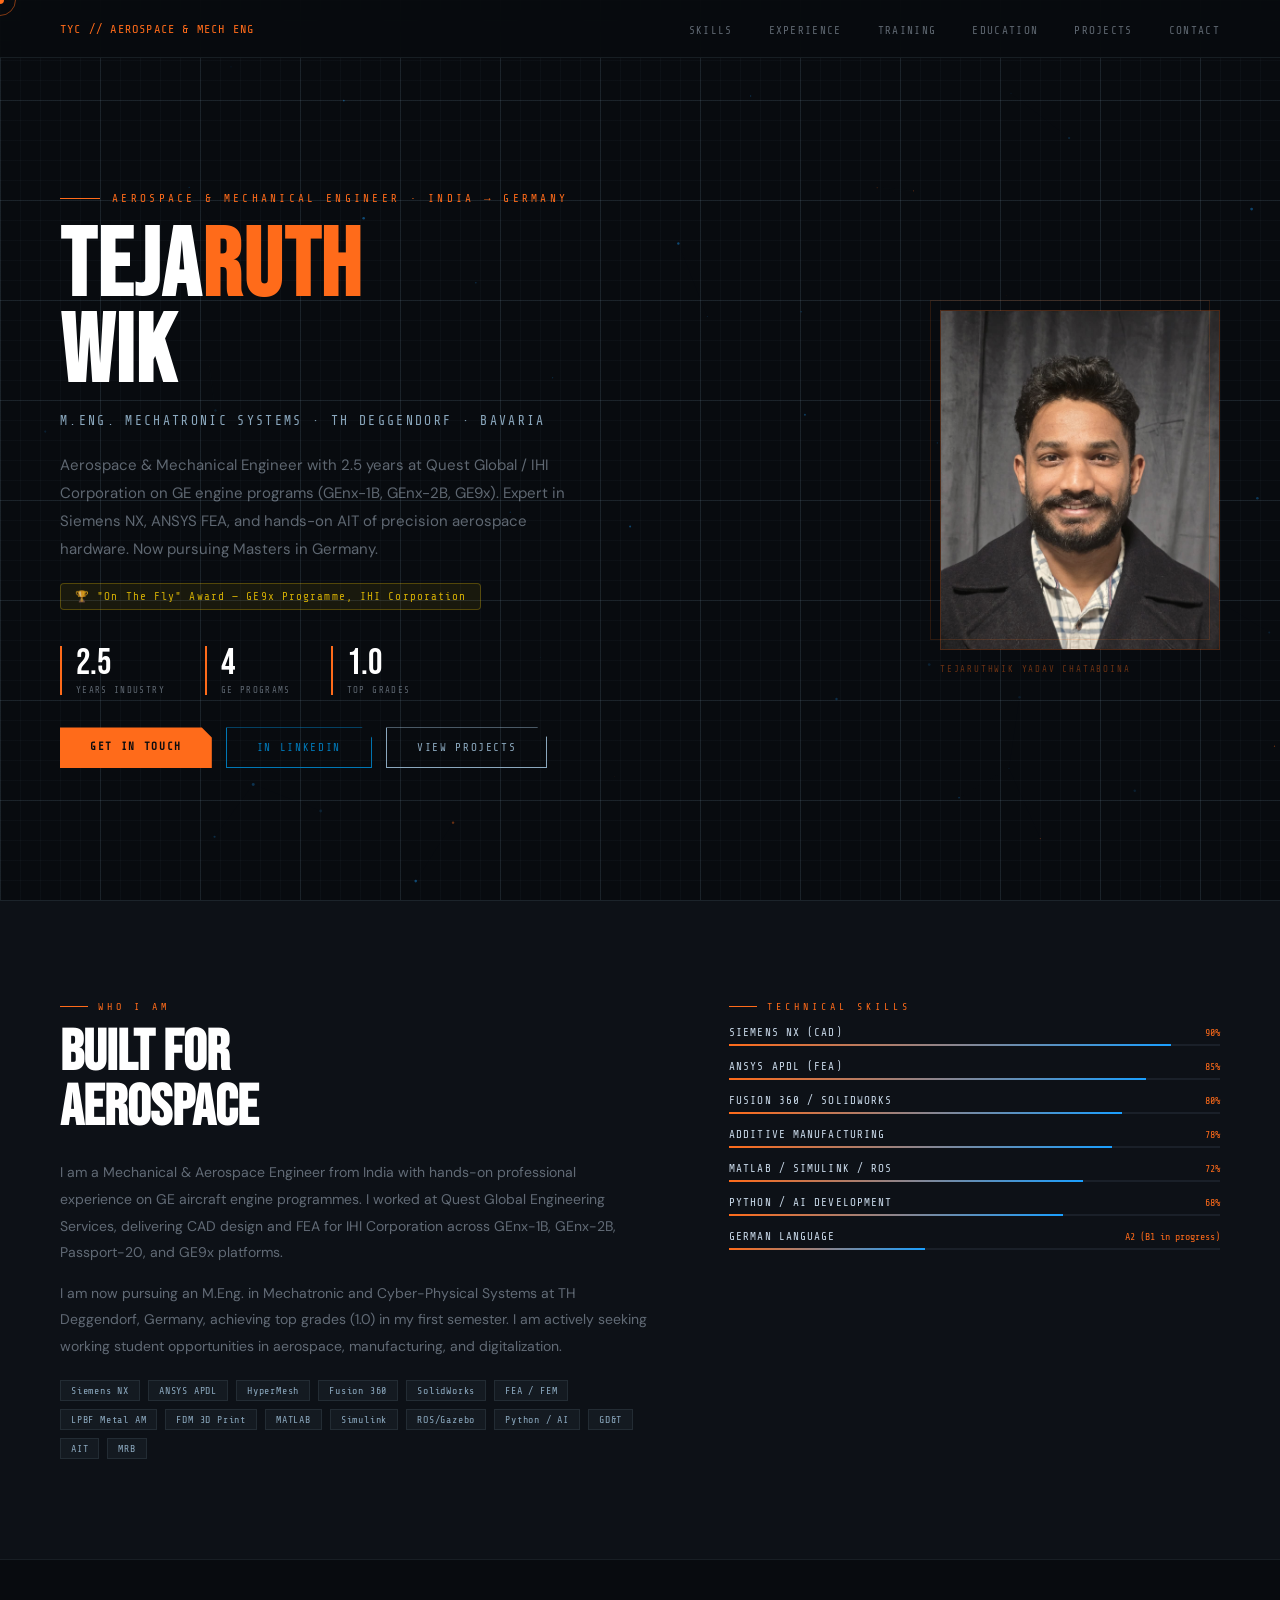
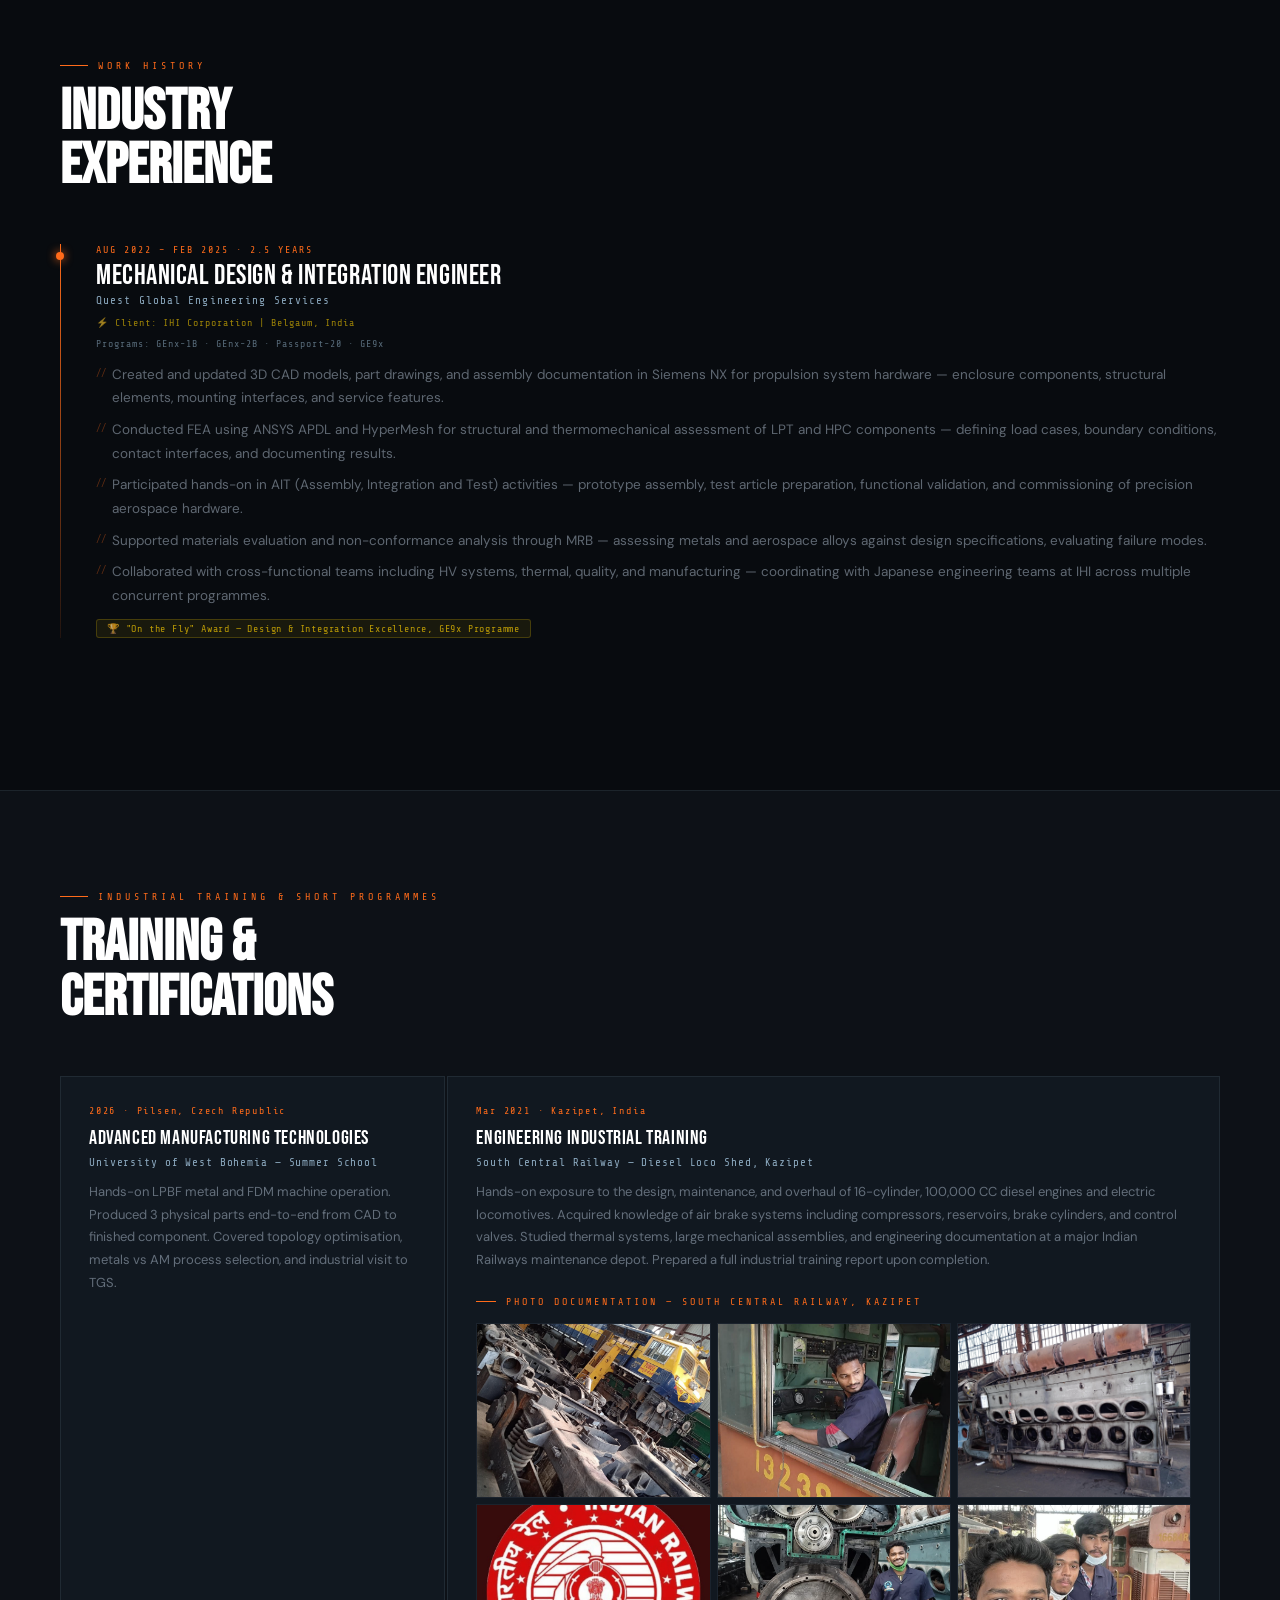
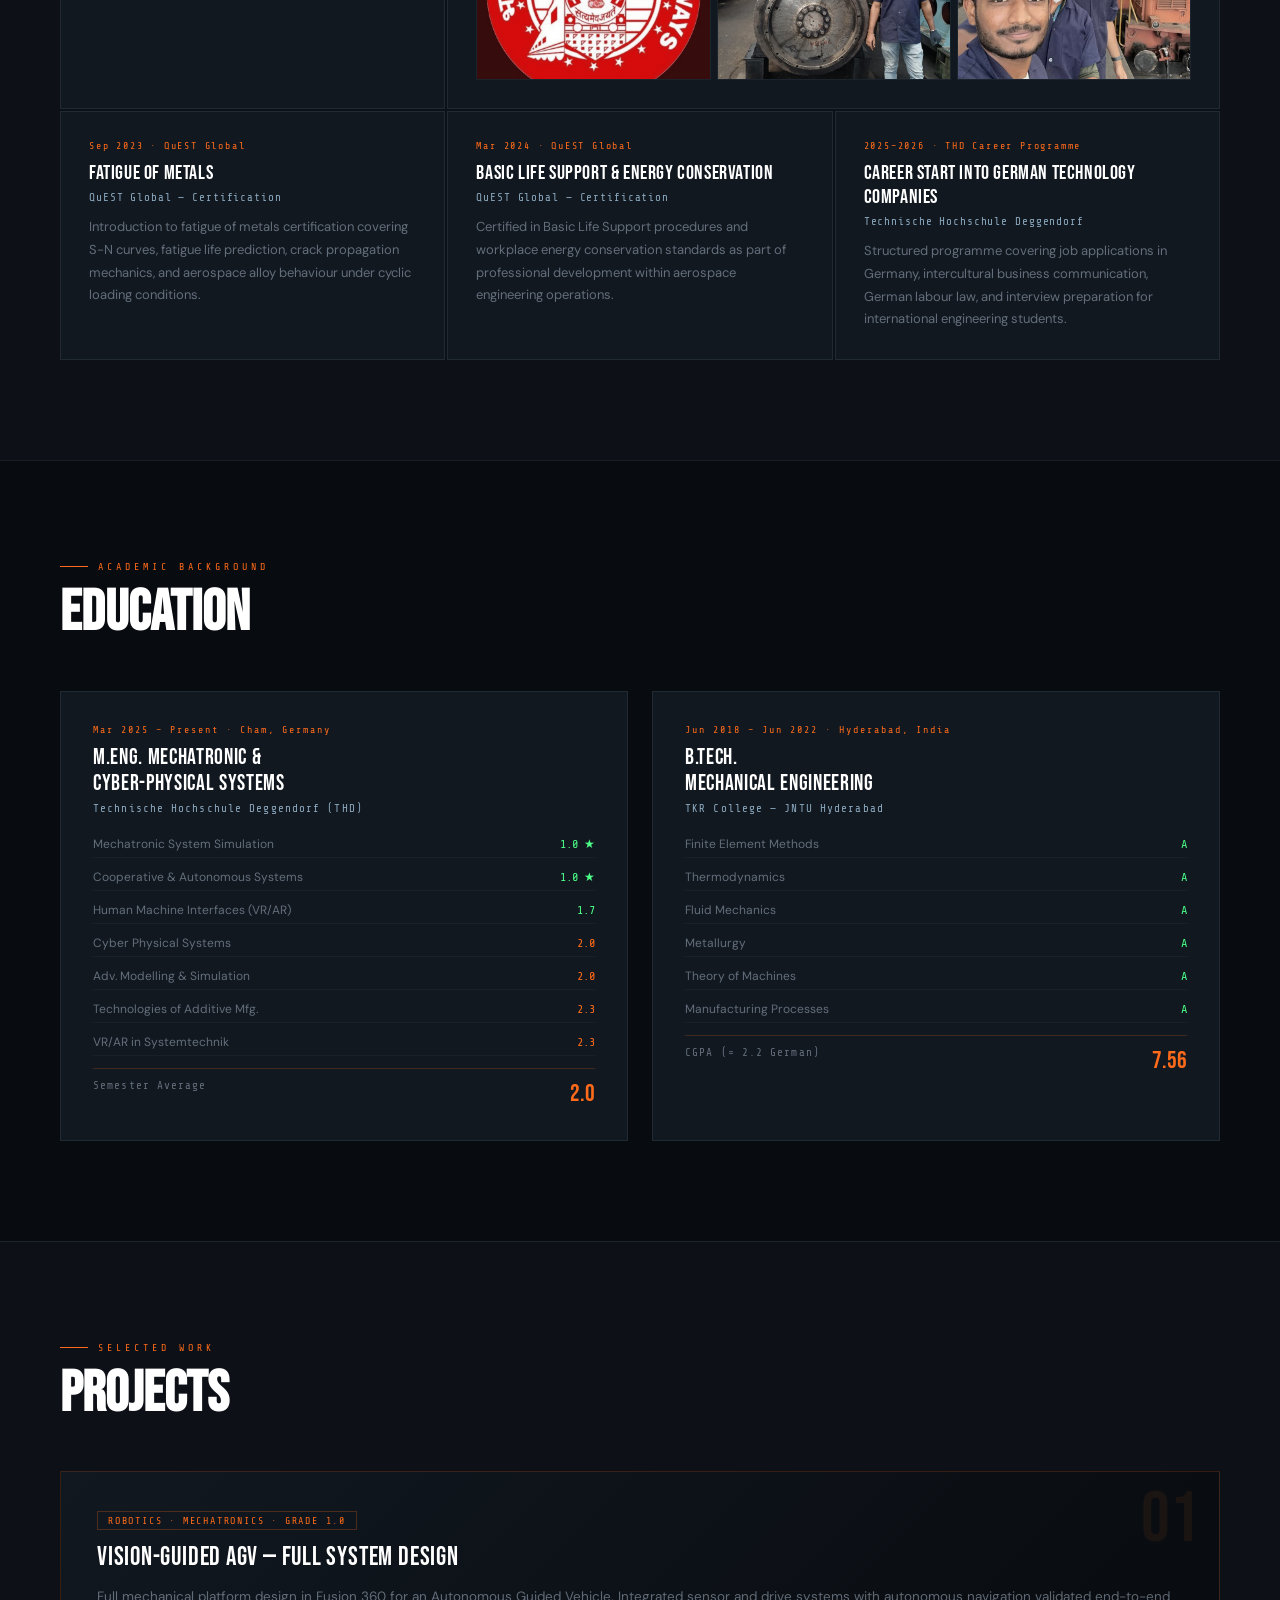
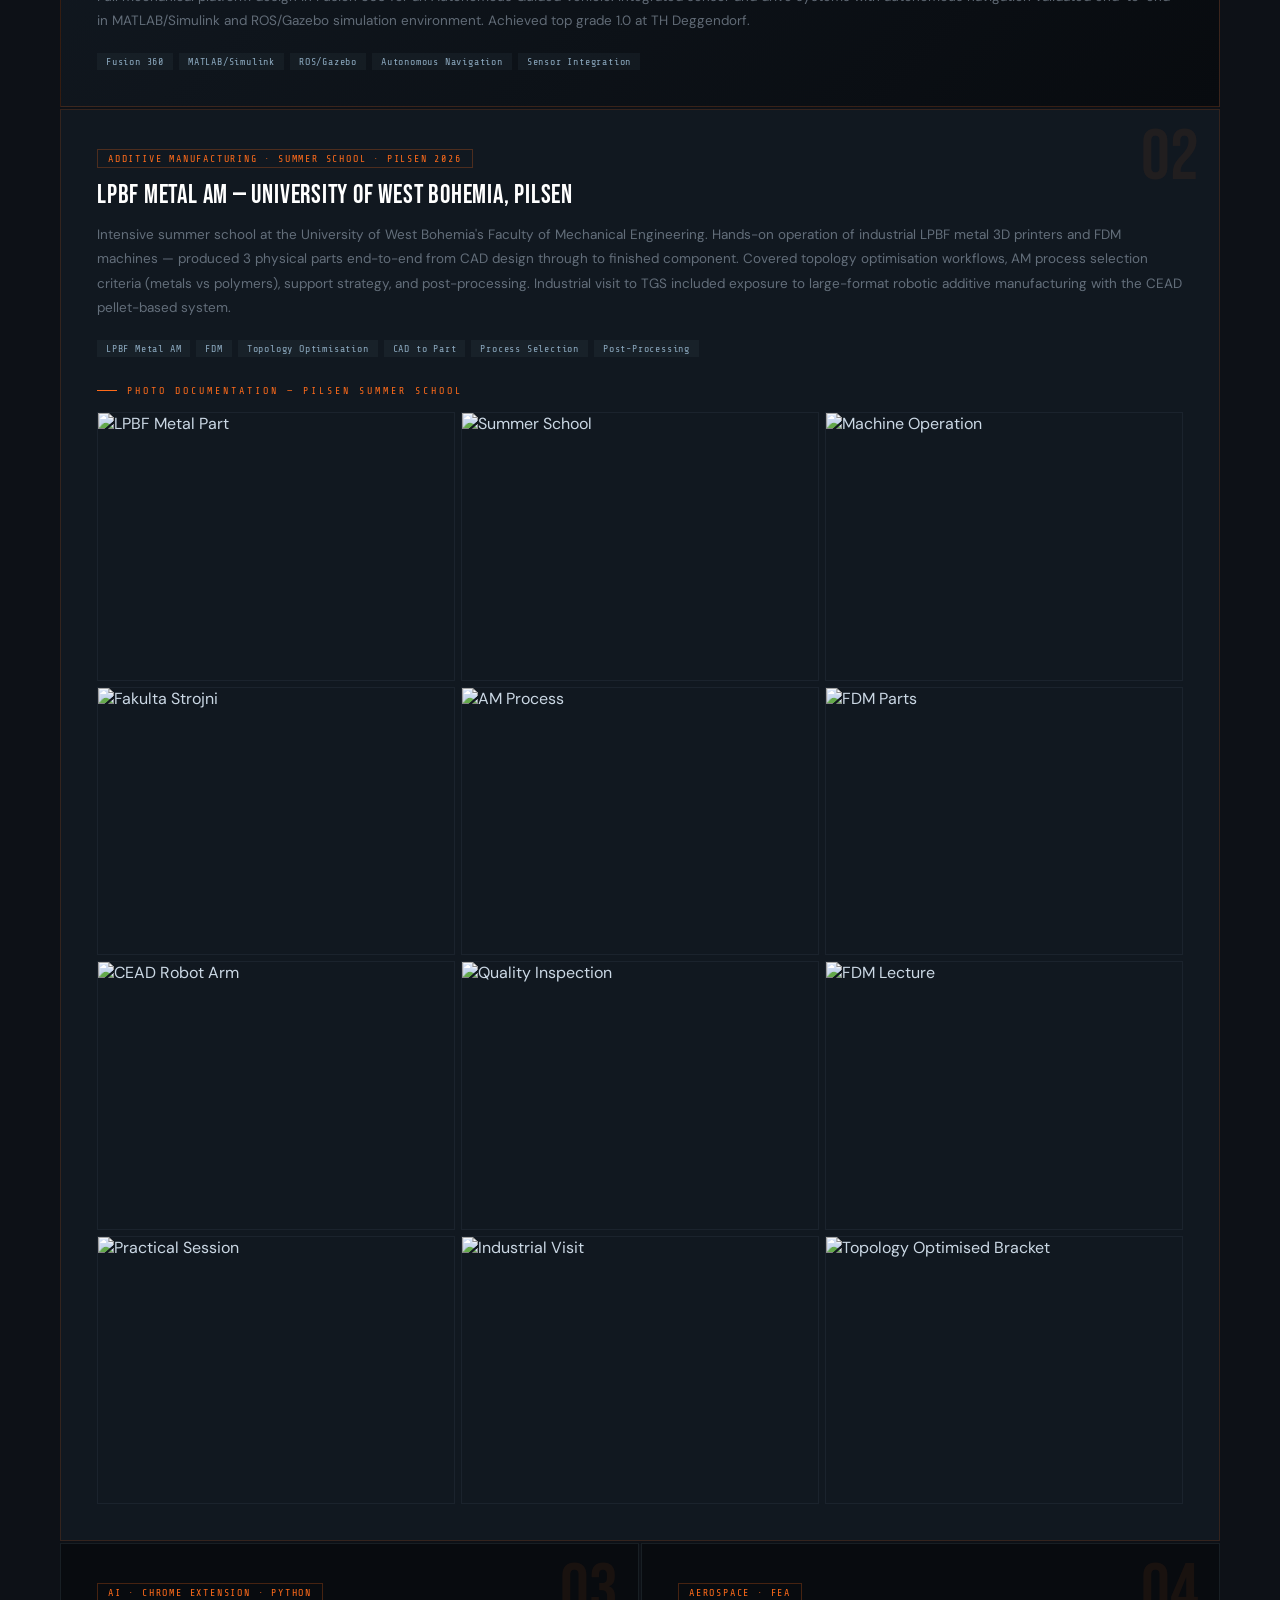
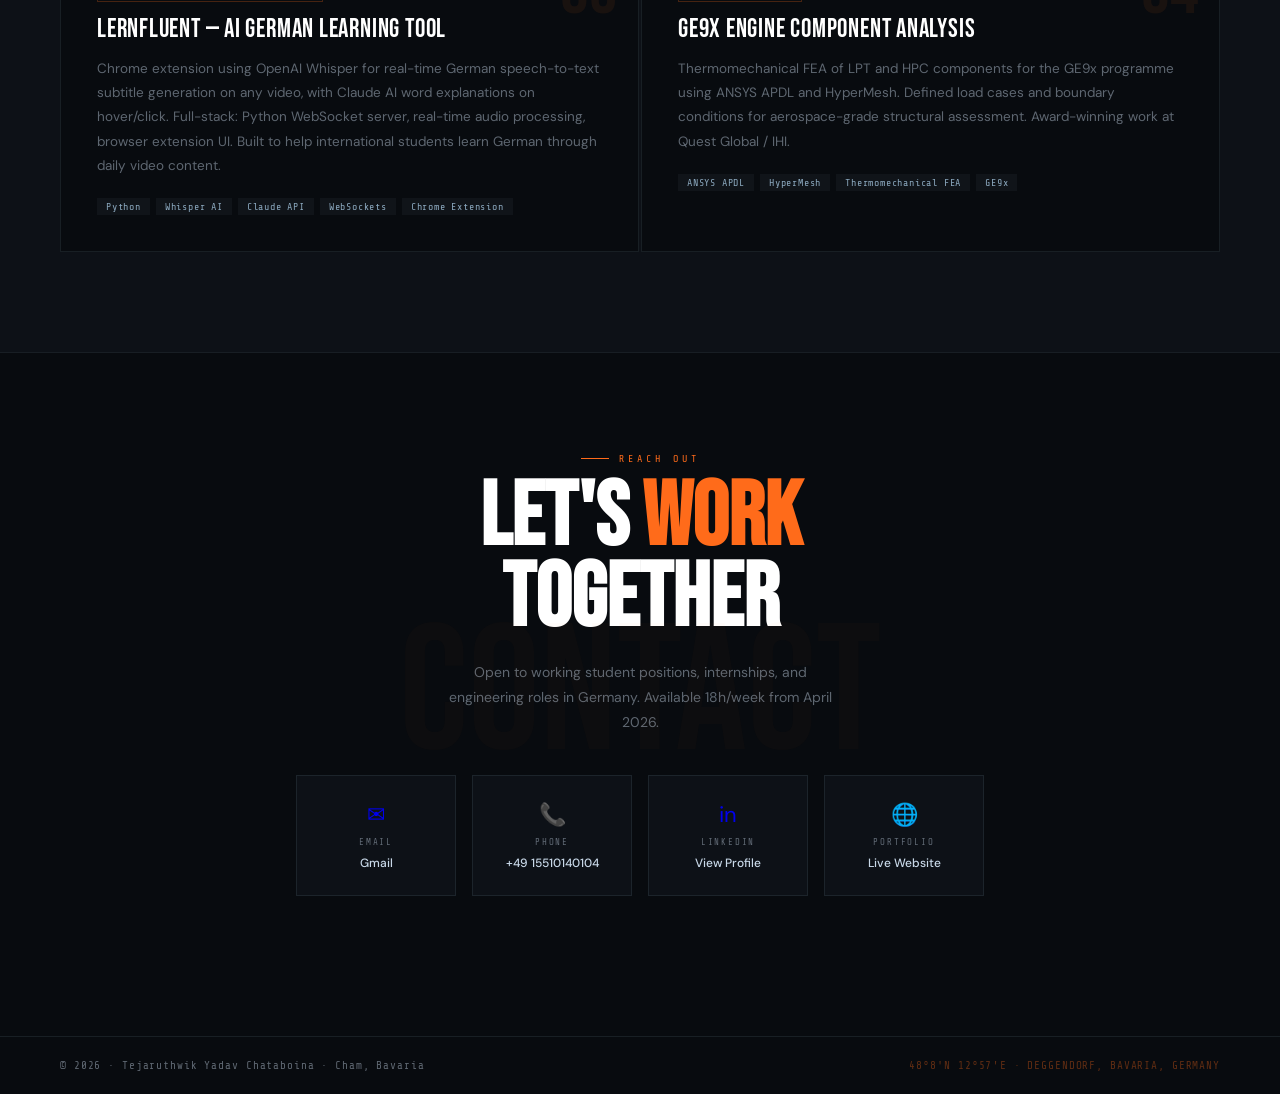
==== commit 6704e3a2: "Update index.html" ====
--- a/index.html
+++ b/index.html
@@ -23,33 +23,27 @@
   --font-mono: 'Share Tech Mono', monospace;
   --font-body: 'DM Sans', sans-serif;
 }
-
 *, *::before, *::after { box-sizing: border-box; margin: 0; padding: 0; }
 html { scroll-behavior: smooth; }
 body { background: var(--bg); color: var(--text); font-family: var(--font-body); overflow-x: hidden; cursor: none; }
 
-/* Cursor */
-.cursor { position: fixed; width: 8px; height: 8px; background: var(--orange); border-radius: 50%; pointer-events: none; z-index: 9999; transform: translate(-50%,-50%); transition: transform 0.1s; }
+.cursor { position: fixed; width: 8px; height: 8px; background: var(--orange); border-radius: 50%; pointer-events: none; z-index: 9999; transform: translate(-50%,-50%); }
 .cursor-ring { position: fixed; width: 32px; height: 32px; border: 1px solid rgba(255,107,26,0.5); border-radius: 50%; pointer-events: none; z-index: 9998; transform: translate(-50%,-50%); transition: width 0.2s, height 0.2s; }
 
-/* Grid bg */
 .grid-bg { position: fixed; inset: 0; z-index: 0; background-image: linear-gradient(var(--line) 1px, transparent 1px), linear-gradient(90deg, var(--line) 1px, transparent 1px), linear-gradient(rgba(139,168,190,0.04) 1px, transparent 1px), linear-gradient(90deg, rgba(139,168,190,0.04) 1px, transparent 1px); background-size: 100px 100px, 100px 100px, 20px 20px, 20px 20px; pointer-events: none; }
 #particles { position: fixed; inset: 0; z-index: 0; pointer-events: none; }
 
-/* Nav */
-nav { position: fixed; top: 0; left: 0; right: 0; z-index: 100; padding: 18px 60px; display: flex; align-items: center; justify-content: space-between; border-bottom: 1px solid var(--line); background: rgba(8,11,15,0.9); backdrop-filter: blur(14px); }
+/* NAV */
+nav { position: fixed; top: 0; left: 0; right: 0; z-index: 100; padding: 18px 60px; display: flex; align-items: center; justify-content: space-between; border-bottom: 1px solid var(--line); background: rgba(8,11,15,0.92); backdrop-filter: blur(14px); }
 .nav-logo { font-family: var(--font-mono); font-size: 12px; color: var(--orange); letter-spacing: 0.1em; }
 .nav-links { display: flex; gap: 36px; list-style: none; }
 .nav-links a { font-family: var(--font-mono); font-size: 11px; color: var(--text-dim); text-decoration: none; letter-spacing: 0.12em; text-transform: uppercase; transition: color 0.2s; }
 .nav-links a:hover { color: var(--orange); }
-.nav-cta { font-family: var(--font-mono); font-size: 11px; color: var(--orange); border: 1px solid var(--orange); padding: 7px 18px; text-decoration: none; letter-spacing: 0.12em; text-transform: uppercase; transition: all 0.2s; }
-.nav-cta:hover { background: var(--orange); color: var(--bg); }
 
 section { position: relative; z-index: 1; }
 
-/* ── HERO ── */
+/* HERO */
 #hero { min-height: 100vh; display: grid; grid-template-columns: 1fr auto; align-items: center; padding: 120px 60px 60px; gap: 60px; overflow: hidden; }
-
 .hero-left { max-width: 680px; }
 .hero-tag { font-family: var(--font-mono); font-size: 11px; color: var(--orange); letter-spacing: 0.3em; text-transform: uppercase; margin-bottom: 20px; display: flex; align-items: center; gap: 12px; opacity: 0; animation: fadeUp 0.8s 0.2s forwards; }
 .hero-tag::before { content: ''; display: block; width: 40px; height: 1px; background: var(--orange); }
@@ -57,10 +51,7 @@
 .hero-name span { color: var(--orange); }
 .hero-title { font-family: var(--font-mono); font-size: 13px; color: var(--steel); letter-spacing: 0.18em; text-transform: uppercase; margin-top: 16px; opacity: 0; animation: fadeUp 0.8s 0.6s forwards; }
 .hero-desc { max-width: 520px; color: var(--text-dim); font-size: 15px; margin-top: 24px; line-height: 1.85; opacity: 0; animation: fadeUp 0.8s 0.8s forwards; }
-
-/* Award badge */
 .award-badge { display: inline-flex; align-items: center; gap: 8px; background: rgba(255,210,0,0.07); border: 1px solid rgba(255,210,0,0.25); border-radius: 4px; padding: 6px 14px; margin-top: 20px; font-family: var(--font-mono); font-size: 11px; color: rgba(255,210,0,0.8); letter-spacing: 0.1em; opacity: 0; animation: fadeUp 0.8s 0.9s forwards; }
-
 .hero-actions { display: flex; gap: 14px; margin-top: 32px; flex-wrap: wrap; opacity: 0; animation: fadeUp 0.8s 1s forwards; }
 .btn-primary { font-family: var(--font-mono); font-size: 11px; letter-spacing: 0.15em; text-transform: uppercase; background: var(--orange); color: var(--bg); padding: 13px 30px; text-decoration: none; font-weight: 600; transition: all 0.2s; clip-path: polygon(0 0, calc(100% - 10px) 0, 100% 10px, 100% 100%, 0 100%); }
 .btn-primary:hover { background: #ff8c4a; transform: translateY(-2px); }
@@ -68,26 +59,21 @@
 .btn-secondary:hover { border-color: var(--orange); color: var(--orange); transform: translateY(-2px); }
 .btn-linkedin { font-family: var(--font-mono); font-size: 11px; letter-spacing: 0.15em; text-transform: uppercase; border: 1px solid #0077b5; color: #0077b5; padding: 13px 30px; text-decoration: none; transition: all 0.2s; clip-path: polygon(0 0, calc(100% - 10px) 0, 100% 10px, 100% 100%, 0 100%); }
 .btn-linkedin:hover { background: #0077b5; color: #fff; transform: translateY(-2px); }
-
-/* Hero photo */
 .hero-photo-wrap { position: relative; opacity: 0; animation: fadeLeft 0.8s 0.6s forwards; flex-shrink: 0; }
 .hero-photo { width: 280px; height: 340px; object-fit: cover; object-position: center top; display: block; filter: grayscale(20%) contrast(1.05); border: 1px solid rgba(255,107,26,0.3); }
 .hero-photo-frame { position: absolute; top: -10px; left: -10px; right: 10px; bottom: 10px; border: 1px solid rgba(255,107,26,0.15); pointer-events: none; }
 .hero-photo-label { position: absolute; bottom: -24px; left: 0; font-family: var(--font-mono); font-size: 9px; color: rgba(255,107,26,0.4); letter-spacing: 0.2em; text-transform: uppercase; }
-
-/* Stats row */
 .hero-stats { display: flex; gap: 40px; margin-top: 36px; opacity: 0; animation: fadeUp 0.8s 1.1s forwards; }
 .stat { border-left: 2px solid var(--orange); padding-left: 14px; }
 .stat-num { font-family: var(--font-display); font-size: 36px; color: #fff; line-height: 1; }
 .stat-label { font-family: var(--font-mono); font-size: 9px; color: var(--text-dim); letter-spacing: 0.15em; text-transform: uppercase; margin-top: 3px; }
 
-/* ── ABOUT / SKILLS ── */
+/* ABOUT */
 #about { padding: 100px 60px; border-top: 1px solid var(--line); display: grid; grid-template-columns: 1.2fr 1fr; gap: 80px; align-items: start; background: var(--bg2); }
 .section-label { font-family: var(--font-mono); font-size: 10px; color: var(--orange); letter-spacing: 0.4em; text-transform: uppercase; margin-bottom: 14px; display: flex; align-items: center; gap: 10px; }
 .section-label::before { content: ''; display: block; width: 28px; height: 1px; background: var(--orange); }
 .section-title { font-family: var(--font-display); font-size: clamp(36px, 4.5vw, 64px); line-height: 0.95; color: #fff; margin-bottom: 24px; }
 .about-text { color: var(--text-dim); font-size: 14px; line-height: 1.9; margin-bottom: 14px; }
-
 .skills-list { display: flex; flex-direction: column; gap: 14px; margin-top: 8px; }
 .skill-row { display: flex; flex-direction: column; gap: 5px; }
 .skill-top { display: flex; justify-content: space-between; align-items: center; }
@@ -95,16 +81,14 @@
 .skill-pct-text { font-family: var(--font-mono); font-size: 10px; color: var(--orange); }
 .skill-track { height: 2px; background: rgba(139,168,190,0.1); width: 100%; }
 .skill-fill { height: 100%; background: linear-gradient(90deg, var(--orange), var(--blue)); width: 0; transition: width 1.5s ease; }
-
 .skills-tags { display: flex; flex-wrap: wrap; gap: 8px; margin-top: 20px; }
 .stag { font-family: var(--font-mono); font-size: 10px; color: var(--steel); background: rgba(139,168,190,0.06); border: 1px solid rgba(139,168,190,0.12); padding: 4px 10px; letter-spacing: 0.08em; transition: all 0.2s; }
 .stag:hover { border-color: rgba(255,107,26,0.4); color: var(--orange); }
 
-/* ── EXPERIENCE ── */
+/* EXPERIENCE */
 #experience { padding: 100px 60px; border-top: 1px solid var(--line); }
 .timeline { margin-top: 50px; position: relative; padding-left: 36px; }
 .timeline::before { content: ''; position: absolute; left: 0; top: 0; bottom: 0; width: 1px; background: linear-gradient(to bottom, var(--orange), rgba(255,107,26,0.1)); }
-
 .titem { margin-bottom: 52px; position: relative; opacity: 0; transform: translateX(-16px); transition: all 0.6s; }
 .titem.vis { opacity: 1; transform: translateX(0); }
 .tdot { position: absolute; left: -40px; top: 8px; width: 8px; height: 8px; background: var(--orange); border-radius: 50%; box-shadow: 0 0 10px var(--orange); }
@@ -115,13 +99,25 @@
 .tpoints { list-style: none; padding: 0; }
 .tpoints li { font-size: 13.5px; color: var(--text-dim); line-height: 1.75; padding: 4px 0 4px 16px; position: relative; }
 .tpoints li::before { content: '//'; position: absolute; left: 0; color: rgba(255,107,26,0.35); font-family: var(--font-mono); font-size: 10px; top: 5px; }
-
 .award-inline { display: inline-flex; align-items: center; gap: 6px; background: rgba(255,210,0,0.07); border: 1px solid rgba(255,210,0,0.2); padding: 3px 10px; border-radius: 3px; font-family: var(--font-mono); font-size: 10px; color: rgba(255,210,0,0.7); letter-spacing: 0.08em; margin-top: 8px; }
 
-/* ── EDUCATION ── */
-#education { padding: 100px 60px; border-top: 1px solid var(--line); background: var(--bg2); }
+/* TRAINING SECTION */
+#training { padding: 100px 60px; border-top: 1px solid var(--line); background: var(--bg2); }
+.training-grid { display: grid; grid-template-columns: repeat(3, 1fr); gap: 2px; margin-top: 50px; }
+.training-card { background: var(--bg3); border: 1px solid var(--line); padding: 28px; position: relative; overflow: hidden; transition: all 0.3s; opacity: 0; transform: translateY(16px); }
+.training-card.vis { opacity: 1; transform: translateY(0); }
+.training-card::before { content: ''; position: absolute; top: 0; left: 0; width: 3px; height: 0; background: var(--orange); transition: height 0.3s; }
+.training-card:hover::before { height: 100%; }
+.training-card:hover { border-color: rgba(255,107,26,0.3); }
+.tc-period { font-family: var(--font-mono); font-size: 10px; color: var(--orange); letter-spacing: 0.18em; margin-bottom: 10px; }
+.tc-title { font-family: var(--font-display); font-size: 20px; color: #fff; letter-spacing: 0.03em; margin-bottom: 6px; line-height: 1.2; }
+.tc-org { font-family: var(--font-mono); font-size: 11px; color: var(--steel); letter-spacing: 0.08em; margin-bottom: 12px; }
+.tc-desc { font-size: 13px; color: var(--text-dim); line-height: 1.75; }
+
+/* EDUCATION */
+#education { padding: 100px 60px; border-top: 1px solid var(--line); }
 .edu-grid { display: grid; grid-template-columns: 1fr 1fr; gap: 24px; margin-top: 50px; }
-.edu-card { background: var(--bg3); border: 1px solid var(--line); padding: 32px; position: relative; overflow: hidden; transition: all 0.3s; opacity: 0; transform: translateY(20px); transition: all 0.6s; }
+.edu-card { background: var(--bg3); border: 1px solid var(--line); padding: 32px; position: relative; overflow: hidden; opacity: 0; transform: translateY(20px); transition: all 0.6s; }
 .edu-card.vis { opacity: 1; transform: translateY(0); }
 .edu-card::before { content: ''; position: absolute; top: 0; left: 0; width: 3px; height: 0; background: var(--orange); transition: height 0.3s; }
 .edu-card:hover::before { height: 100%; }
@@ -134,26 +130,52 @@
 .grade-val { font-family: var(--font-mono); font-size: 12px; }
 .grade-val.top { color: var(--green); }
 .grade-val.good { color: var(--orange); }
-.grade-val.avg { color: var(--steel); }
 .avg-row { margin-top: 12px; display: flex; justify-content: space-between; border-top: 1px solid rgba(255,107,26,0.2); padding-top: 10px; }
 .avg-label { font-family: var(--font-mono); font-size: 11px; color: var(--text-dim); letter-spacing: 0.1em; }
 .avg-val { font-family: var(--font-display); font-size: 24px; color: var(--orange); }
 
-/* ── PROJECTS ── */
-#projects { padding: 100px 60px; border-top: 1px solid var(--line); }
+/* PROJECTS */
+#projects { padding: 100px 60px; border-top: 1px solid var(--line); background: var(--bg2); }
 .proj-grid { display: grid; grid-template-columns: 1fr 1fr; gap: 2px; margin-top: 50px; }
-.proj-card { background: var(--bg2); border: 1px solid var(--line); padding: 36px; position: relative; overflow: hidden; transition: all 0.3s; opacity: 0; transform: translateY(20px); }
+.proj-card { background: var(--bg); border: 1px solid var(--line); padding: 36px; position: relative; overflow: hidden; transition: all 0.3s; opacity: 0; transform: translateY(20px); }
 .proj-card.vis { opacity: 1; transform: translateY(0); }
 .proj-card:hover { border-color: rgba(255,107,26,0.35); transform: translateY(-4px); }
 .proj-num { font-family: var(--font-display); font-size: 72px; color: rgba(255,107,26,0.07); position: absolute; top: 12px; right: 20px; line-height: 1; }
 .proj-tag { font-family: var(--font-mono); font-size: 10px; color: var(--orange); letter-spacing: 0.18em; text-transform: uppercase; border: 1px solid rgba(255,107,26,0.25); display: inline-block; padding: 3px 10px; margin-bottom: 14px; }
-.proj-title { font-family: var(--font-display); font-size: 28px; color: #fff; letter-spacing: 0.03em; margin-bottom: 12px; line-height: 1.1; }
+.proj-title { font-family: var(--font-display); font-size: 26px; color: #fff; letter-spacing: 0.03em; margin-bottom: 12px; line-height: 1.1; }
 .proj-desc { font-size: 13.5px; color: var(--text-dim); line-height: 1.8; margin-bottom: 20px; }
 .proj-tech { display: flex; flex-wrap: wrap; gap: 6px; }
 .ptag { font-family: var(--font-mono); font-size: 10px; color: var(--steel); background: rgba(139,168,190,0.06); padding: 3px 9px; letter-spacing: 0.08em; }
-.proj-card.featured { grid-column: span 2; background: linear-gradient(135deg, var(--bg3), var(--bg2)); border-color: rgba(255,107,26,0.18); }
-
-/* ── CONTACT ── */
+.proj-card.featured { grid-column: span 2; background: linear-gradient(135deg, var(--bg3), var(--bg)); border-color: rgba(255,107,26,0.18); }
+.proj-card.pilsen { grid-column: span 2; background: var(--bg3); border-color: rgba(255,107,26,0.15); }
+
+/* PHOTO GALLERY */
+.gallery-label { font-family: var(--font-mono); font-size: 10px; color: var(--orange); letter-spacing: 0.3em; text-transform: uppercase; margin: 28px 0 16px; display: flex; align-items: center; gap: 10px; }
+.gallery-label::before { content: ''; display: block; width: 20px; height: 1px; background: var(--orange); }
+.photo-grid { display: grid; grid-template-columns: repeat(3, 1fr); gap: 6px; margin-top: 8px; }
+.photo-item { position: relative; overflow: hidden; aspect-ratio: 4/3; cursor: pointer; border: 1px solid rgba(139,168,190,0.08); }
+.photo-item img { width: 100%; height: 100%; object-fit: cover; transition: transform 0.4s, filter 0.4s; filter: grayscale(20%); display: block; }
+.photo-item:hover img { transform: scale(1.06); filter: grayscale(0%); }
+.photo-caption { position: absolute; bottom: 0; left: 0; right: 0; background: linear-gradient(transparent, rgba(8,11,15,0.92)); padding: 24px 10px 8px; font-size: 10px; color: rgba(200,216,232,0.8); line-height: 1.4; opacity: 0; transition: opacity 0.3s; font-family: var(--font-body); }
+.photo-item:hover .photo-caption { opacity: 1; }
+.photo-overlay { position: absolute; inset: 0; background: rgba(255,107,26,0.08); opacity: 0; transition: opacity 0.3s; display: flex; align-items: center; justify-content: center; }
+.photo-overlay svg { width: 28px; height: 28px; opacity: 0.8; }
+.photo-item:hover .photo-overlay { opacity: 1; }
+
+/* LIGHTBOX */
+#lightbox { position: fixed; inset: 0; background: rgba(0,0,0,0.95); z-index: 10000; display: none; align-items: center; justify-content: center; flex-direction: column; }
+#lightbox.open { display: flex; animation: fadeIn 0.2s; }
+#lightbox img { max-width: 90vw; max-height: 80vh; object-fit: contain; border: 1px solid rgba(255,107,26,0.2); }
+#lightbox-caption { font-size: 13px; color: var(--text-dim); margin-top: 14px; max-width: 600px; text-align: center; font-family: var(--font-body); line-height: 1.6; }
+#lightbox-close { position: absolute; top: 20px; right: 28px; font-size: 28px; color: var(--text-dim); cursor: pointer; font-family: var(--font-mono); transition: color 0.2s; background: none; border: none; }
+#lightbox-close:hover { color: var(--orange); }
+#lightbox-prev, #lightbox-next { position: absolute; top: 50%; transform: translateY(-50%); font-size: 32px; color: var(--text-dim); cursor: pointer; font-family: var(--font-mono); transition: color 0.2s; background: none; border: none; padding: 10px; }
+#lightbox-prev { left: 20px; }
+#lightbox-next { right: 20px; }
+#lightbox-prev:hover, #lightbox-next:hover { color: var(--orange); }
+#lightbox-counter { position: absolute; top: 24px; left: 50%; transform: translateX(-50%); font-family: var(--font-mono); font-size: 11px; color: rgba(255,107,26,0.6); letter-spacing: 0.2em; }
+
+/* CONTACT */
 #contact { padding: 100px 60px; border-top: 1px solid var(--line); text-align: center; position: relative; overflow: hidden; }
 .contact-bg-text { position: absolute; font-family: var(--font-display); font-size: clamp(80px, 15vw, 180px); color: rgba(255,107,26,0.025); top: 50%; left: 50%; transform: translate(-50%,-50%); white-space: nowrap; pointer-events: none; }
 .contact-title { font-family: var(--font-display); font-size: clamp(44px, 7vw, 96px); color: #fff; line-height: 0.9; margin-bottom: 20px; }
@@ -162,31 +184,29 @@
 .contact-cards { display: flex; justify-content: center; gap: 16px; flex-wrap: wrap; margin-bottom: 40px; }
 .contact-card { background: var(--bg2); border: 1px solid var(--line); padding: 24px 32px; text-decoration: none; transition: all 0.2s; display: flex; flex-direction: column; align-items: center; gap: 8px; min-width: 160px; }
 .contact-card:hover { border-color: rgba(255,107,26,0.4); transform: translateY(-4px); background: var(--bg3); }
-.contact-card-icon { font-size: 24px; }
+.contact-card-icon { font-size: 22px; }
 .contact-card-label { font-family: var(--font-mono); font-size: 9px; color: var(--text-dim); letter-spacing: 0.2em; text-transform: uppercase; }
-.contact-card-val { font-size: 13px; color: var(--text); font-weight: 500; }
-
-/* Footer */
+.contact-card-val { font-size: 12px; color: var(--text); font-weight: 500; }
+
 footer { padding: 22px 60px; border-top: 1px solid var(--line); display: flex; justify-content: space-between; align-items: center; }
 .footer-text { font-family: var(--font-mono); font-size: 11px; color: var(--text-dim); letter-spacing: 0.08em; }
 .footer-coords { font-family: var(--font-mono); font-size: 11px; color: rgba(255,107,26,0.35); letter-spacing: 0.08em; }
 
-/* Animations */
 @keyframes fadeUp { from { opacity: 0; transform: translateY(28px); } to { opacity: 1; transform: translateY(0); } }
 @keyframes fadeLeft { from { opacity: 0; transform: translateX(28px); } to { opacity: 1; transform: translateX(0); } }
-@keyframes rotateSlow { from { transform: rotate(0deg); } to { transform: rotate(360deg); } }
-
-/* Responsive */
+@keyframes fadeIn { from { opacity: 0; } to { opacity: 1; } }
+
 @media (max-width: 900px) {
   nav { padding: 14px 20px; }
   .nav-links { display: none; }
   #hero { grid-template-columns: 1fr; padding: 100px 24px 60px; }
   .hero-photo-wrap { display: none; }
   #about { grid-template-columns: 1fr; padding: 70px 24px; gap: 40px; }
-  #experience, #education, #projects, #contact { padding: 70px 24px; }
-  .edu-grid { grid-template-columns: 1fr; }
-  .proj-grid { grid-template-columns: 1fr; }
-  .proj-card.featured { grid-column: span 1; }
+  #experience, #training, #education, #projects, #contact { padding: 70px 24px; }
+  .edu-grid, .proj-grid { grid-template-columns: 1fr; }
+  .proj-card.featured, .proj-card.pilsen { grid-column: span 1; }
+  .training-grid { grid-template-columns: 1fr; }
+  .photo-grid { grid-template-columns: repeat(2, 1fr); }
   footer { padding: 16px 24px; flex-direction: column; gap: 6px; text-align: center; }
   .hero-stats { gap: 24px; }
 }
@@ -199,17 +219,27 @@
 <div class="grid-bg"></div>
 <canvas id="particles"></canvas>
 
+<!-- LIGHTBOX -->
+<div id="lightbox">
+  <button id="lightbox-close">✕</button>
+  <div id="lightbox-counter"></div>
+  <button id="lightbox-prev">&#8592;</button>
+  <img id="lightbox-img" src="" alt="">
+  <div id="lightbox-caption"></div>
+  <button id="lightbox-next">&#8594;</button>
+</div>
+
 <!-- NAV -->
 <nav>
   <div class="nav-logo">TYC // AEROSPACE & MECH ENG</div>
   <ul class="nav-links">
     <li><a href="#about">Skills</a></li>
     <li><a href="#experience">Experience</a></li>
+    <li><a href="#training">Training</a></li>
     <li><a href="#education">Education</a></li>
     <li><a href="#projects">Projects</a></li>
     <li><a href="#contact">Contact</a></li>
   </ul>
-  <a href="mailto:tejaruthwikyadavchataboina@gmail.com" class="nav-cta">Hire Me</a>
 </nav>
 
 <!-- HERO -->
@@ -219,8 +249,8 @@
     <h1 class="hero-name">TEJA<span>RUTH</span><br>WIK</h1>
     <div class="hero-title">M.Eng. Mechatronic Systems · TH Deggendorf · Bavaria</div>
     <p class="hero-desc">
-      Aerospace & Mechanical Engineer with 2.5 years at Quest Global / IHI Corporation 
-      on GE engine programs (GEnx-1B, GEnx-2B, GE9x). Expert in Siemens NX, ANSYS FEA, 
+      Aerospace & Mechanical Engineer with 2.5 years at Quest Global / IHI Corporation
+      on GE engine programs (GEnx-1B, GEnx-2B, GE9x). Expert in Siemens NX, ANSYS FEA,
       and hands-on AIT of precision aerospace hardware. Now pursuing Masters in Germany.
     </p>
     <div class="award-badge">🏆 "On The Fly" Award — GE9x Programme, IHI Corporation</div>
@@ -235,7 +265,6 @@
       <a href="#projects" class="btn-secondary">View Projects</a>
     </div>
   </div>
-
   <div class="hero-photo-wrap">
     <img src="Tejaruthwikphoto.jpeg" alt="Tejaruthwik Yadav Chataboina" class="hero-photo">
     <div class="hero-photo-frame"></div>
@@ -249,15 +278,15 @@
     <div class="section-label">Who I Am</div>
     <h2 class="section-title">BUILT FOR<br>AEROSPACE</h2>
     <p class="about-text">
-      I am a Mechanical & Aerospace Engineer from India with hands-on professional 
-      experience on GE aircraft engine programmes. I worked at Quest Global 
-      Engineering Services, delivering CAD design and FEA for IHI Corporation 
+      I am a Mechanical & Aerospace Engineer from India with hands-on professional
+      experience on GE aircraft engine programmes. I worked at Quest Global
+      Engineering Services, delivering CAD design and FEA for IHI Corporation
       across GEnx-1B, GEnx-2B, Passport-20, and GE9x platforms.
     </p>
     <p class="about-text">
-      I am now pursuing an M.Eng. in Mechatronic and Cyber-Physical Systems at 
-      TH Deggendorf, Germany, achieving top grades (1.0) in my first semester. 
-      I am actively seeking working student opportunities in aerospace, 
+      I am now pursuing an M.Eng. in Mechatronic and Cyber-Physical Systems at
+      TH Deggendorf, Germany, achieving top grades (1.0) in my first semester.
+      I am actively seeking working student opportunities in aerospace,
       manufacturing, and digitalization.
     </p>
     <div class="skills-tags">
@@ -266,7 +295,6 @@
       <span class="stag">HyperMesh</span>
       <span class="stag">Fusion 360</span>
       <span class="stag">SolidWorks</span>
-      <span class="stag">CATIA</span>
       <span class="stag">FEA / FEM</span>
       <span class="stag">LPBF Metal AM</span>
       <span class="stag">FDM 3D Print</span>
@@ -274,43 +302,21 @@
       <span class="stag">Simulink</span>
       <span class="stag">ROS/Gazebo</span>
       <span class="stag">Python / AI</span>
-      <span class="stag">GD&T</span>
+      <span class="stag">GD&amp;T</span>
       <span class="stag">AIT</span>
       <span class="stag">MRB</span>
     </div>
   </div>
-
   <div>
     <div class="section-label">Technical Skills</div>
     <div class="skills-list">
-      <div class="skill-row" data-pct="90">
-        <div class="skill-top"><span class="skill-name-text">SIEMENS NX (CAD)</span><span class="skill-pct-text">90%</span></div>
-        <div class="skill-track"><div class="skill-fill"></div></div>
-      </div>
-      <div class="skill-row" data-pct="85">
-        <div class="skill-top"><span class="skill-name-text">ANSYS APDL (FEA)</span><span class="skill-pct-text">85%</span></div>
-        <div class="skill-track"><div class="skill-fill"></div></div>
-      </div>
-      <div class="skill-row" data-pct="80">
-        <div class="skill-top"><span class="skill-name-text">FUSION 360 / SOLIDWORKS</span><span class="skill-pct-text">80%</span></div>
-        <div class="skill-track"><div class="skill-fill"></div></div>
-      </div>
-      <div class="skill-row" data-pct="78">
-        <div class="skill-top"><span class="skill-name-text">ADDITIVE MANUFACTURING</span><span class="skill-pct-text">78%</span></div>
-        <div class="skill-track"><div class="skill-fill"></div></div>
-      </div>
-      <div class="skill-row" data-pct="72">
-        <div class="skill-top"><span class="skill-name-text">MATLAB / SIMULINK / ROS</span><span class="skill-pct-text">72%</span></div>
-        <div class="skill-track"><div class="skill-fill"></div></div>
-      </div>
-      <div class="skill-row" data-pct="68">
-        <div class="skill-top"><span class="skill-name-text">PYTHON / AI DEVELOPMENT</span><span class="skill-pct-text">68%</span></div>
-        <div class="skill-track"><div class="skill-fill"></div></div>
-      </div>
-      <div class="skill-row" data-pct="55">
-        <div class="skill-top"><span class="skill-name-text">GERMAN LANGUAGE (B1)</span><span class="skill-pct-text">B1</span></div>
-        <div class="skill-track"><div class="skill-fill"></div></div>
-      </div>
+      <div class="skill-row" data-pct="90"><div class="skill-top"><span class="skill-name-text">SIEMENS NX (CAD)</span><span class="skill-pct-text">90%</span></div><div class="skill-track"><div class="skill-fill"></div></div></div>
+      <div class="skill-row" data-pct="85"><div class="skill-top"><span class="skill-name-text">ANSYS APDL (FEA)</span><span class="skill-pct-text">85%</span></div><div class="skill-track"><div class="skill-fill"></div></div></div>
+      <div class="skill-row" data-pct="80"><div class="skill-top"><span class="skill-name-text">FUSION 360 / SOLIDWORKS</span><span class="skill-pct-text">80%</span></div><div class="skill-track"><div class="skill-fill"></div></div></div>
+      <div class="skill-row" data-pct="78"><div class="skill-top"><span class="skill-name-text">ADDITIVE MANUFACTURING</span><span class="skill-pct-text">78%</span></div><div class="skill-track"><div class="skill-fill"></div></div></div>
+      <div class="skill-row" data-pct="72"><div class="skill-top"><span class="skill-name-text">MATLAB / SIMULINK / ROS</span><span class="skill-pct-text">72%</span></div><div class="skill-track"><div class="skill-fill"></div></div></div>
+      <div class="skill-row" data-pct="68"><div class="skill-top"><span class="skill-name-text">PYTHON / AI DEVELOPMENT</span><span class="skill-pct-text">68%</span></div><div class="skill-track"><div class="skill-fill"></div></div></div>
+      <div class="skill-row" data-pct="40"><div class="skill-top"><span class="skill-name-text">GERMAN LANGUAGE</span><span class="skill-pct-text">A2 (B1 in progress)</span></div><div class="skill-track"><div class="skill-fill"></div></div></div>
     </div>
   </div>
 </section>
@@ -319,9 +325,7 @@
 <section id="experience">
   <div class="section-label">Work History</div>
   <h2 class="section-title">INDUSTRY<br>EXPERIENCE</h2>
-
   <div class="timeline">
-
     <div class="titem">
       <div class="tdot"></div>
       <div class="tdate">Aug 2022 – Feb 2025 · 2.5 Years</div>
@@ -338,15 +342,95 @@
       </ul>
       <div class="award-inline">🏆 "On the Fly" Award — Design & Integration Excellence, GE9x Programme</div>
     </div>
-
-    <div class="titem">
-      <div class="tdot"></div>
-      <div class="tdate">Mar 2021 · Industrial Training</div>
-      <div class="ttitle">ENGINEERING TRAINEE</div>
-      <div class="torg">South Central Railway — Diesel Loco Shed · Kazipet, India</div>
-      <ul class="tpoints">
-        <li>Hands-on exposure to large mechanical assemblies, thermal systems, and engineering documentation on railway locomotive platforms.</li>
-      </ul>
+  </div>
+</section>
+
+<!-- INDUSTRIAL TRAINING -->
+<section id="training">
+  <div class="section-label">Industrial Training & Short Programmes</div>
+  <h2 class="section-title">TRAINING &<br>CERTIFICATIONS</h2>
+  <div class="training-grid">
+
+    <div class="training-card">
+      <div class="tc-period">2026 · Pilsen, Czech Republic</div>
+      <div class="tc-title">ADVANCED MANUFACTURING TECHNOLOGIES</div>
+      <div class="tc-org">University of West Bohemia — Summer School</div>
+      <div class="tc-desc">Hands-on LPBF metal and FDM machine operation. Produced 3 physical parts end-to-end from CAD to finished component. Covered topology optimisation, metals vs AM process selection, and industrial visit to TGS.</div>
+    </div>
+
+    <div class="training-card" style="grid-column: span 2;">
+      <div class="tc-period">Mar 2021 · Kazipet, India</div>
+      <div class="tc-title">ENGINEERING INDUSTRIAL TRAINING</div>
+      <div class="tc-org">South Central Railway — Diesel Loco Shed, Kazipet</div>
+      <div class="tc-desc">
+        Hands-on exposure to the design, maintenance, and overhaul of 16-cylinder, 100,000 CC diesel engines
+        and electric locomotives. Acquired knowledge of air brake systems including compressors, reservoirs,
+        brake cylinders, and control valves. Studied thermal systems, large mechanical assemblies, and
+        engineering documentation at a major Indian Railways maintenance depot. Prepared a full industrial
+        training report upon completion.
+      </div>
+
+      <div class="gallery-label" style="margin-top:24px;">Photo Documentation — South Central Railway, Kazipet</div>
+      <div class="photo-grid">
+
+        <div class="photo-item" data-index="100" data-caption="South Central Railway Diesel Loco Shed — Locomotive 70803 (WDG4D) undergoing maintenance with bogie components in foreground">
+          <img src="IMG_20210308_100637.jpg" alt="Loco Shed" loading="lazy">
+          <div class="photo-caption">Locomotive 70803 (WDG4D) — bogie components during overhaul</div>
+          <div class="photo-overlay"><svg viewBox="0 0 24 24" fill="none" stroke="white" stroke-width="1.5"><path d="M21 21l-4.35-4.35M17 11A6 6 0 1 1 5 11a6 6 0 0 1 12 0z"/></svg></div>
+        </div>
+
+        <div class="photo-item" data-index="101" data-caption="Inside the cab of Locomotive 13238 — inspecting the driver's control panel, instrumentation, and brake systems during training">
+          <img src="IMG-20210309-WA0011.jpg" alt="Locomotive Cab" loading="lazy">
+          <div class="photo-caption">Inside Locomotive 13238 cab — control panel and brake system inspection</div>
+          <div class="photo-overlay"><svg viewBox="0 0 24 24" fill="none" stroke="white" stroke-width="1.5"><path d="M21 21l-4.35-4.35M17 11A6 6 0 1 1 5 11a6 6 0 0 1 12 0z"/></svg></div>
+        </div>
+
+        <div class="photo-item" data-index="102" data-caption="16-cylinder diesel engine block disassembled for overhaul — exposed cylinder liners, crankshaft housing, and turbocharger assembly">
+          <img src="IMG_20210308_101351_2.jpg" alt="Engine Block" loading="lazy">
+          <div class="photo-caption">16-cylinder diesel engine block — full disassembly for overhaul inspection</div>
+          <div class="photo-overlay"><svg viewBox="0 0 24 24" fill="none" stroke="white" stroke-width="1.5"><path d="M21 21l-4.35-4.35M17 11A6 6 0 1 1 5 11a6 6 0 0 1 12 0z"/></svg></div>
+        </div>
+
+        <div class="photo-item" data-index="103" data-caption="South Central Railway, Kazipet Diesel Loco Shed — one of India's largest locomotive maintenance facilities">
+          <img src="IMG_20210325_085017.jpg" alt="Indian Railways" loading="lazy">
+          <div class="photo-caption">South Central Railway — Kazipet Diesel Loco Shed</div>
+          <div class="photo-overlay"><svg viewBox="0 0 24 24" fill="none" stroke="white" stroke-width="1.5"><path d="M21 21l-4.35-4.35M17 11A6 6 0 1 1 5 11a6 6 0 0 1 12 0z"/></svg></div>
+        </div>
+
+        <div class="photo-item" data-index="104" data-caption="Gear train and flywheel assembly of a WDM-series locomotive engine — studying power transmission components during maintenance training">
+          <img src="IMG-20210308-WA0003.jpg" alt="Gear Assembly" loading="lazy">
+          <div class="photo-caption">WDM locomotive gear train & flywheel assembly — power transmission study</div>
+          <div class="photo-overlay"><svg viewBox="0 0 24 24" fill="none" stroke="white" stroke-width="1.5"><path d="M21 21l-4.35-4.35M17 11A6 6 0 1 1 5 11a6 6 0 0 1 12 0z"/></svg></div>
+        </div>
+
+        <div class="photo-item" data-index="105" data-caption="Engineering trainees at Kazipet Diesel Loco Shed alongside Locomotive 16604R — hands-on industrial training, March 2021">
+          <img src="IMG-20210313-WA0001.jpg" alt="Training Group" loading="lazy">
+          <div class="photo-caption">Engineering trainees at Kazipet Loco Shed — Locomotive 16604R, March 2021</div>
+          <div class="photo-overlay"><svg viewBox="0 0 24 24" fill="none" stroke="white" stroke-width="1.5"><path d="M21 21l-4.35-4.35M17 11A6 6 0 1 1 5 11a6 6 0 0 1 12 0z"/></svg></div>
+        </div>
+
+      </div>
+    </div>
+
+    <div class="training-card">
+      <div class="tc-period">Sep 2023 · QuEST Global</div>
+      <div class="tc-title">FATIGUE OF METALS</div>
+      <div class="tc-org">QuEST Global — Certification</div>
+      <div class="tc-desc">Introduction to fatigue of metals certification covering S-N curves, fatigue life prediction, crack propagation mechanics, and aerospace alloy behaviour under cyclic loading conditions.</div>
+    </div>
+
+    <div class="training-card">
+      <div class="tc-period">Mar 2024 · QuEST Global</div>
+      <div class="tc-title">BASIC LIFE SUPPORT & ENERGY CONSERVATION</div>
+      <div class="tc-org">QuEST Global — Certification</div>
+      <div class="tc-desc">Certified in Basic Life Support procedures and workplace energy conservation standards as part of professional development within aerospace engineering operations.</div>
+    </div>
+
+    <div class="training-card">
+      <div class="tc-period">2025–2026 · THD Career Programme</div>
+      <div class="tc-title">CAREER START INTO GERMAN TECHNOLOGY COMPANIES</div>
+      <div class="tc-org">Technische Hochschule Deggendorf</div>
+      <div class="tc-desc">Structured programme covering job applications in Germany, intercultural business communication, German labour law, and interview preparation for international engineering students.</div>
     </div>
 
   </div>
@@ -356,9 +440,7 @@
 <section id="education">
   <div class="section-label">Academic Background</div>
   <h2 class="section-title">EDUCATION</h2>
-
   <div class="edu-grid">
-
     <div class="edu-card">
       <div class="edu-period">Mar 2025 – Present · Cham, Germany</div>
       <div class="edu-degree">M.ENG. MECHATRONIC &<br>CYBER-PHYSICAL SYSTEMS</div>
@@ -372,30 +454,22 @@
         <div class="grade-row"><span class="grade-subject">Technologies of Additive Mfg.</span><span class="grade-val good">2.3</span></div>
         <div class="grade-row"><span class="grade-subject">VR/AR in Systemtechnik</span><span class="grade-val good">2.3</span></div>
       </div>
-      <div class="avg-row">
-        <span class="avg-label">Semester Average</span>
-        <span class="avg-val">2.0</span>
-      </div>
-    </div>
-
+      <div class="avg-row"><span class="avg-label">Semester Average</span><span class="avg-val">2.0</span></div>
+    </div>
     <div class="edu-card">
       <div class="edu-period">Jun 2018 – Jun 2022 · Hyderabad, India</div>
       <div class="edu-degree">B.TECH.<br>MECHANICAL ENGINEERING</div>
       <div class="edu-uni">TKR College — JNTU Hyderabad</div>
       <div class="edu-grades">
-        <div class="grade-row"><span class="grade-subject">Finite Element Methods</span><span class="grade-val good">A</span></div>
-        <div class="grade-row"><span class="grade-subject">Thermodynamics</span><span class="grade-val good">A</span></div>
-        <div class="grade-row"><span class="grade-subject">Fluid Mechanics</span><span class="grade-val good">A</span></div>
-        <div class="grade-row"><span class="grade-subject">Metallurgy</span><span class="grade-val good">A</span></div>
-        <div class="grade-row"><span class="grade-subject">Theory of Machines</span><span class="grade-val good">A</span></div>
-        <div class="grade-row"><span class="grade-subject">Manufacturing Processes</span><span class="grade-val good">A</span></div>
+        <div class="grade-row"><span class="grade-subject">Finite Element Methods</span><span class="grade-val top">A</span></div>
+        <div class="grade-row"><span class="grade-subject">Thermodynamics</span><span class="grade-val top">A</span></div>
+        <div class="grade-row"><span class="grade-subject">Fluid Mechanics</span><span class="grade-val top">A</span></div>
+        <div class="grade-row"><span class="grade-subject">Metallurgy</span><span class="grade-val top">A</span></div>
+        <div class="grade-row"><span class="grade-subject">Theory of Machines</span><span class="grade-val top">A</span></div>
+        <div class="grade-row"><span class="grade-subject">Manufacturing Processes</span><span class="grade-val top">A</span></div>
       </div>
-      <div class="avg-row">
-        <span class="avg-label">CGPA (≈ 2.2 German)</span>
-        <span class="avg-val">7.56</span>
-      </div>
-    </div>
-
+      <div class="avg-row"><span class="avg-label">CGPA (≈ 2.2 German)</span><span class="avg-val">7.56</span></div>
+    </div>
   </div>
 </section>
 
@@ -403,78 +477,126 @@
 <section id="projects">
   <div class="section-label">Selected Work</div>
   <h2 class="section-title">PROJECTS</h2>
-
   <div class="proj-grid">
 
+    <!-- AGV -->
     <div class="proj-card featured">
       <div class="proj-num">01</div>
       <div class="proj-tag">Robotics · Mechatronics · Grade 1.0</div>
       <div class="proj-title">VISION-GUIDED AGV — FULL SYSTEM DESIGN</div>
+      <div class="proj-desc">Full mechanical platform design in Fusion 360 for an Autonomous Guided Vehicle. Integrated sensor and drive systems with autonomous navigation validated end-to-end in MATLAB/Simulink and ROS/Gazebo simulation environment. Achieved top grade 1.0 at TH Deggendorf.</div>
+      <div class="proj-tech"><span class="ptag">Fusion 360</span><span class="ptag">MATLAB/Simulink</span><span class="ptag">ROS/Gazebo</span><span class="ptag">Autonomous Navigation</span><span class="ptag">Sensor Integration</span></div>
+    </div>
+
+    <!-- PILSEN with gallery -->
+    <div class="proj-card pilsen">
+      <div class="proj-num">02</div>
+      <div class="proj-tag">Additive Manufacturing · Summer School · Pilsen 2026</div>
+      <div class="proj-title">LPBF METAL AM — UNIVERSITY OF WEST BOHEMIA, PILSEN</div>
       <div class="proj-desc">
-        Full mechanical platform design in Fusion 360 for an Autonomous Guided Vehicle. 
-        Integrated sensor and drive systems with autonomous navigation validated 
-        end-to-end in MATLAB/Simulink and ROS/Gazebo simulation environment. 
-        Achieved top grade 1.0 at TH Deggendorf.
+        Intensive summer school at the University of West Bohemia's Faculty of Mechanical Engineering. 
+        Hands-on operation of industrial LPBF metal 3D printers and FDM machines — produced 3 physical parts 
+        end-to-end from CAD design through to finished component. Covered topology optimisation workflows, 
+        AM process selection criteria (metals vs polymers), support strategy, and post-processing. 
+        Industrial visit to TGS included exposure to large-format robotic additive manufacturing with the 
+        CEAD pellet-based system.
       </div>
-      <div class="proj-tech">
-        <span class="ptag">Fusion 360</span>
-        <span class="ptag">MATLAB/Simulink</span>
-        <span class="ptag">ROS/Gazebo</span>
-        <span class="ptag">Autonomous Navigation</span>
-        <span class="ptag">Sensor Integration</span>
+      <div class="proj-tech"><span class="ptag">LPBF Metal AM</span><span class="ptag">FDM</span><span class="ptag">Topology Optimisation</span><span class="ptag">CAD to Part</span><span class="ptag">Process Selection</span><span class="ptag">Post-Processing</span></div>
+
+      <div class="gallery-label">Photo Documentation — Pilsen Summer School</div>
+      <div class="photo-grid" id="pilsen-gallery">
+
+        <div class="photo-item" data-index="0" data-caption="LPBF Metal 3D Printed Part — Titanium lattice structure with topology optimisation">
+          <img src="WhatsApp_Image_2026-03-14_at_12_19_47.jpeg" alt="LPBF Metal Part" loading="lazy">
+          <div class="photo-caption">LPBF Metal 3D Printed Part — Titanium lattice structure with topology optimisation</div>
+          <div class="photo-overlay"><svg viewBox="0 0 24 24" fill="none" stroke="white" stroke-width="1.5"><path d="M21 21l-4.35-4.35M17 11A6 6 0 1 1 5 11a6 6 0 0 1 12 0z"/></svg></div>
+        </div>
+
+        <div class="photo-item" data-index="1" data-caption="Pilsen Summer School — Advanced Manufacturing Technologies, University of West Bohemia">
+          <img src="WhatsApp_Image_2026-03-14_at_12_19_53.jpeg" alt="Summer School" loading="lazy">
+          <div class="photo-caption">Pilsen Summer School — Advanced Manufacturing Technologies</div>
+          <div class="photo-overlay"><svg viewBox="0 0 24 24" fill="none" stroke="white" stroke-width="1.5"><path d="M21 21l-4.35-4.35M17 11A6 6 0 1 1 5 11a6 6 0 0 1 12 0z"/></svg></div>
+        </div>
+
+        <div class="photo-item" data-index="2" data-caption="Hands-on machine operation and part inspection during LPBF session">
+          <img src="WhatsApp_Image_2026-03-14_at_12_19_53__1_.jpeg" alt="Machine Operation" loading="lazy">
+          <div class="photo-caption">Hands-on machine operation and part inspection</div>
+          <div class="photo-overlay"><svg viewBox="0 0 24 24" fill="none" stroke="white" stroke-width="1.5"><path d="M21 21l-4.35-4.35M17 11A6 6 0 1 1 5 11a6 6 0 0 1 12 0z"/></svg></div>
+        </div>
+
+        <div class="photo-item" data-index="3" data-caption="Inside Fakulta Strojní — Department of Machining Technology">
+          <img src="WhatsApp_Image_2026-03-14_at_12_19_53__2_.jpeg" alt="Fakulta Strojni" loading="lazy">
+          <div class="photo-caption">Inside Fakulta Strojní — Department of Machining Technology</div>
+          <div class="photo-overlay"><svg viewBox="0 0 24 24" fill="none" stroke="white" stroke-width="1.5"><path d="M21 21l-4.35-4.35M17 11A6 6 0 1 1 5 11a6 6 0 0 1 12 0z"/></svg></div>
+        </div>
+
+        <div class="photo-item" data-index="4" data-caption="AM process overview and design for additive manufacturing principles">
+          <img src="WhatsApp_Image_2026-03-14_at_12_19_53__3_.jpeg" alt="AM Process" loading="lazy">
+          <div class="photo-caption">AM process overview and design for additive manufacturing principles</div>
+          <div class="photo-overlay"><svg viewBox="0 0 24 24" fill="none" stroke="white" stroke-width="1.5"><path d="M21 21l-4.35-4.35M17 11A6 6 0 1 1 5 11a6 6 0 0 1 12 0z"/></svg></div>
+        </div>
+
+        <div class="photo-item" data-index="5" data-caption="FDM printed polymer components — material comparison session">
+          <img src="WhatsApp_Image_2026-03-14_at_12_19_53__4_.jpeg" alt="FDM Parts" loading="lazy">
+          <div class="photo-caption">FDM printed polymer components — material comparison session</div>
+          <div class="photo-overlay"><svg viewBox="0 0 24 24" fill="none" stroke="white" stroke-width="1.5"><path d="M21 21l-4.35-4.35M17 11A6 6 0 1 1 5 11a6 6 0 0 1 12 0z"/></svg></div>
+        </div>
+
+        <div class="photo-item" data-index="6" data-caption="CEAD Large-Format Robotic 3D Printer — Pellet-based thermoplastic printing at TGS">
+          <img src="WhatsApp_Image_2026-03-14_at_12_19_53__5_.jpeg" alt="CEAD Robot Arm" loading="lazy">
+          <div class="photo-caption">CEAD Large-Format Robotic 3D Printer — Pellet-based thermoplastic printing at TGS</div>
+          <div class="photo-overlay"><svg viewBox="0 0 24 24" fill="none" stroke="white" stroke-width="1.5"><path d="M21 21l-4.35-4.35M17 11A6 6 0 1 1 5 11a6 6 0 0 1 12 0z"/></svg></div>
+        </div>
+
+        <div class="photo-item" data-index="7" data-caption="Part quality inspection — surface finish evaluation and dimensional verification">
+          <img src="WhatsApp_Image_2026-03-14_at_12_19_53__6_.jpeg" alt="Quality Inspection" loading="lazy">
+          <div class="photo-caption">Part quality inspection — surface finish and dimensional verification</div>
+          <div class="photo-overlay"><svg viewBox="0 0 24 24" fill="none" stroke="white" stroke-width="1.5"><path d="M21 21l-4.35-4.35M17 11A6 6 0 1 1 5 11a6 6 0 0 1 12 0z"/></svg></div>
+        </div>
+
+        <div class="photo-item" data-index="8" data-caption="Lecture on FDM Print Head Design — Michaela Duchková, 3D Printing Project Dept.">
+          <img src="WhatsApp_Image_2026-03-14_at_12_19_53__7_.jpeg" alt="FDM Lecture" loading="lazy">
+          <div class="photo-caption">Lecture on FDM Print Head Design — Michaela Duchková, 3D Printing Project Dept.</div>
+          <div class="photo-overlay"><svg viewBox="0 0 24 24" fill="none" stroke="white" stroke-width="1.5"><path d="M21 21l-4.35-4.35M17 11A6 6 0 1 1 5 11a6 6 0 0 1 12 0z"/></svg></div>
+        </div>
+
+        <div class="photo-item" data-index="9" data-caption="Group practical session — CAD to AM workflow hands-on exercise">
+          <img src="WhatsApp_Image_2026-03-14_at_12_19_53__8_.jpeg" alt="Practical Session" loading="lazy">
+          <div class="photo-caption">Group practical session — CAD to AM workflow hands-on exercise</div>
+          <div class="photo-overlay"><svg viewBox="0 0 24 24" fill="none" stroke="white" stroke-width="1.5"><path d="M21 21l-4.35-4.35M17 11A6 6 0 1 1 5 11a6 6 0 0 1 12 0z"/></svg></div>
+        </div>
+
+        <div class="photo-item" data-index="10" data-caption="Industrial visit — manufacturing floor tour at TGS facility, Pilsen">
+          <img src="WhatsApp_Image_2026-03-14_at_12_19_53__9_.jpeg" alt="Industrial Visit" loading="lazy">
+          <div class="photo-caption">Industrial visit — manufacturing floor tour at TGS facility, Pilsen</div>
+          <div class="photo-overlay"><svg viewBox="0 0 24 24" fill="none" stroke="white" stroke-width="1.5"><path d="M21 21l-4.35-4.35M17 11A6 6 0 1 1 5 11a6 6 0 0 1 12 0z"/></svg></div>
+        </div>
+
+        <div class="photo-item" data-index="11" data-caption="Topology Optimised Bracket — Before vs After AM Optimisation (support material shown)">
+          <img src="WhatsApp_Image_2026-03-14_at_12_24_58.jpeg" alt="Topology Optimised Bracket" loading="lazy">
+          <div class="photo-caption">Topology Optimised Bracket — Before vs After AM Optimisation (support material shown)</div>
+          <div class="photo-overlay"><svg viewBox="0 0 24 24" fill="none" stroke="white" stroke-width="1.5"><path d="M21 21l-4.35-4.35M17 11A6 6 0 1 1 5 11a6 6 0 0 1 12 0z"/></svg></div>
+        </div>
+
       </div>
     </div>
 
-    <div class="proj-card">
-      <div class="proj-num">02</div>
-      <div class="proj-tag">Additive Manufacturing · Summer School</div>
-      <div class="proj-title">LPBF METAL AM — PILSEN SUMMER SCHOOL</div>
-      <div class="proj-desc">
-        Hands-on LPBF metal and FDM machine operation at University of West Bohemia, Pilsen. 
-        Produced 3 physical parts end-to-end from CAD to finished component. 
-        Studied topology optimisation and metal vs AM process selection.
-      </div>
-      <div class="proj-tech">
-        <span class="ptag">LPBF Metal</span>
-        <span class="ptag">FDM</span>
-        <span class="ptag">Topology Optimisation</span>
-        <span class="ptag">CAD to Part</span>
-      </div>
-    </div>
-
+    <!-- LernFluent -->
     <div class="proj-card">
       <div class="proj-num">03</div>
-      <div class="proj-tag">AI · Chrome Extension</div>
-      <div class="proj-title">LERNFLUENT — AI SUBTITLE TOOL</div>
-      <div class="proj-desc">
-        Chrome extension using OpenAI Whisper for real-time German speech-to-text 
-        subtitle generation on any video, with Claude AI word explanations on click. 
-        Full-stack: Python WebSocket server, real-time audio processing, browser UI.
-      </div>
-      <div class="proj-tech">
-        <span class="ptag">Python</span>
-        <span class="ptag">Whisper AI</span>
-        <span class="ptag">Claude API</span>
-        <span class="ptag">WebSockets</span>
-        <span class="ptag">Chrome Extension</span>
-      </div>
-    </div>
-
+      <div class="proj-tag">AI · Chrome Extension · Python</div>
+      <div class="proj-title">LERNFLUENT — AI GERMAN LEARNING TOOL</div>
+      <div class="proj-desc">Chrome extension using OpenAI Whisper for real-time German speech-to-text subtitle generation on any video, with Claude AI word explanations on hover/click. Full-stack: Python WebSocket server, real-time audio processing, browser extension UI. Built to help international students learn German through daily video content.</div>
+      <div class="proj-tech"><span class="ptag">Python</span><span class="ptag">Whisper AI</span><span class="ptag">Claude API</span><span class="ptag">WebSockets</span><span class="ptag">Chrome Extension</span></div>
+    </div>
+
+    <!-- GE9x FEA -->
     <div class="proj-card">
       <div class="proj-num">04</div>
       <div class="proj-tag">Aerospace · FEA</div>
       <div class="proj-title">GE9x ENGINE COMPONENT ANALYSIS</div>
-      <div class="proj-desc">
-        Thermomechanical FEA of LPT and HPC components for the GE9x programme 
-        using ANSYS APDL and HyperMesh. Defined load cases and boundary conditions 
-        for aerospace-grade structural assessment. Award-winning work.
-      </div>
-      <div class="proj-tech">
-        <span class="ptag">ANSYS APDL</span>
-        <span class="ptag">HyperMesh</span>
-        <span class="ptag">Thermomechanical FEA</span>
-        <span class="ptag">GE9x</span>
-      </div>
+      <div class="proj-desc">Thermomechanical FEA of LPT and HPC components for the GE9x programme using ANSYS APDL and HyperMesh. Defined load cases and boundary conditions for aerospace-grade structural assessment. Award-winning work at Quest Global / IHI.</div>
+      <div class="proj-tech"><span class="ptag">ANSYS APDL</span><span class="ptag">HyperMesh</span><span class="ptag">Thermomechanical FEA</span><span class="ptag">GE9x</span></div>
     </div>
 
   </div>
@@ -486,7 +608,6 @@
   <div class="section-label" style="justify-content:center">Reach Out</div>
   <h2 class="contact-title">LET'S <span>WORK</span><br>TOGETHER</h2>
   <p class="contact-sub">Open to working student positions, internships, and engineering roles in Germany. Available 18h/week from April 2026.</p>
-
   <div class="contact-cards">
     <a href="mailto:tejaruthwikyadavchataboina@gmail.com" class="contact-card">
       <span class="contact-card-icon">✉</span>
@@ -503,10 +624,10 @@
       <span class="contact-card-label">LinkedIn</span>
       <span class="contact-card-val">View Profile</span>
     </a>
-    <a href="mailto:tejaruthwik.chataboina@stud.th-deg.de" class="contact-card">
-      <span class="contact-card-icon">🎓</span>
-      <span class="contact-card-label">University Email</span>
-      <span class="contact-card-val">THD Mail</span>
+    <a href="https://tejamaruthi7906.github.io/tejaruthwik.github.io" target="_blank" class="contact-card">
+      <span class="contact-card-icon">🌐</span>
+      <span class="contact-card-label">Portfolio</span>
+      <span class="contact-card-val">Live Website</span>
     </a>
   </div>
 </section>
@@ -518,28 +639,56 @@
 
 <script>
 // Cursor
-const cursor = document.getElementById('cursor');
-const ring = document.getElementById('cursor-ring');
+const cursor=document.getElementById('cursor'),ring=document.getElementById('cursor-ring');
 let mx=0,my=0,rx=0,ry=0;
 document.addEventListener('mousemove',e=>{mx=e.clientX;my=e.clientY;cursor.style.left=mx+'px';cursor.style.top=my+'px';});
-(function animRing(){rx+=(mx-rx)*0.12;ry+=(my-ry)*0.12;ring.style.left=rx+'px';ring.style.top=ry+'px';requestAnimationFrame(animRing);})();
-document.querySelectorAll('a,button,.proj-card,.edu-card').forEach(el=>{el.addEventListener('mouseenter',()=>{ring.style.width='48px';ring.style.height='48px';});el.addEventListener('mouseleave',()=>{ring.style.width='32px';ring.style.height='32px';});});
+(function a(){rx+=(mx-rx)*.12;ry+=(my-ry)*.12;ring.style.left=rx+'px';ring.style.top=ry+'px';requestAnimationFrame(a);})();
+document.querySelectorAll('a,button,.proj-card,.edu-card,.training-card,.photo-item').forEach(el=>{el.addEventListener('mouseenter',()=>{ring.style.width='48px';ring.style.height='48px';});el.addEventListener('mouseleave',()=>{ring.style.width='32px';ring.style.height='32px';});});
 
 // Particles
-const canvas=document.getElementById('particles');
-const ctx=canvas.getContext('2d');
+const canvas=document.getElementById('particles'),ctx=canvas.getContext('2d');
 canvas.width=window.innerWidth;canvas.height=window.innerHeight;
 window.addEventListener('resize',()=>{canvas.width=window.innerWidth;canvas.height=window.innerHeight;});
 const pts=Array.from({length:50},()=>({x:Math.random()*canvas.width,y:Math.random()*canvas.height,vx:(Math.random()-.5)*.25,vy:(Math.random()-.5)*.25,s:Math.random()*1.2+.3,o:Math.random()*.35+.1,c:Math.random()>.7?'#FF6B1A':'#1A9FFF'}));
 (function draw(){ctx.clearRect(0,0,canvas.width,canvas.height);pts.forEach(p=>{p.x+=p.vx;p.y+=p.vy;if(p.x<0)p.x=canvas.width;if(p.x>canvas.width)p.x=0;if(p.y<0)p.y=canvas.height;if(p.y>canvas.height)p.y=0;ctx.beginPath();ctx.arc(p.x,p.y,p.s,0,Math.PI*2);ctx.fillStyle=p.c+Math.floor(p.o*255).toString(16).padStart(2,'0');ctx.fill();});for(let i=0;i<pts.length;i++)for(let j=i+1;j<pts.length;j++){const dx=pts[i].x-pts[j].x,dy=pts[i].y-pts[j].y,d=Math.sqrt(dx*dx+dy*dy);if(d<110){ctx.beginPath();ctx.moveTo(pts[i].x,pts[i].y);ctx.lineTo(pts[j].x,pts[j].y);ctx.strokeStyle=`rgba(139,168,190,${.05*(1-d/110)})`;ctx.lineWidth=.5;ctx.stroke();}}requestAnimationFrame(draw);})();
 
 // Scroll reveal
-const obs=new IntersectionObserver(entries=>{entries.forEach(e=>{if(e.isIntersecting){e.target.classList.add('vis');const fills=e.target.querySelectorAll('.skill-fill');fills.forEach(f=>{const pct=f.closest('.skill-row')?.dataset.pct||'0';setTimeout(()=>f.style.width=pct+'%',200);});}});},{threshold:0.15});
-document.querySelectorAll('.titem,.proj-card,.edu-card').forEach(el=>obs.observe(el));
-
-// Skill bars observer
-const skillObs=new IntersectionObserver(entries=>{entries.forEach(e=>{if(e.isIntersecting){const fill=e.target.querySelector('.skill-fill');if(fill){const pct=e.target.dataset.pct;setTimeout(()=>fill.style.width=pct+'%',300);}}});},{threshold:0.3});
+const obs=new IntersectionObserver(entries=>{entries.forEach(e=>{if(e.isIntersecting)e.target.classList.add('vis');});},{threshold:0.12});
+document.querySelectorAll('.titem,.proj-card,.edu-card,.training-card').forEach(el=>obs.observe(el));
+
+// Skill bars
+const skillObs=new IntersectionObserver(entries=>{entries.forEach(e=>{if(e.isIntersecting){const f=e.target.querySelector('.skill-fill');if(f)setTimeout(()=>f.style.width=e.target.dataset.pct+'%',300);}});},{threshold:0.3});
 document.querySelectorAll('.skill-row').forEach(el=>skillObs.observe(el));
+
+// Lightbox
+const photos=Array.from(document.querySelectorAll('.photo-item'));
+const lb=document.getElementById('lightbox');
+const lbImg=document.getElementById('lightbox-img');
+const lbCap=document.getElementById('lightbox-caption');
+const lbCounter=document.getElementById('lightbox-counter');
+let currentIdx=0;
+
+function openLightbox(idx){
+  currentIdx=idx;
+  const item=photos[idx];
+  lbImg.src=item.querySelector('img').src;
+  lbCap.textContent=item.dataset.caption||'';
+  lbCounter.textContent=(idx+1)+' / '+photos.length;
+  lb.classList.add('open');
+  document.body.style.overflow='hidden';
+}
+
+function closeLightbox(){
+  lb.classList.remove('open');
+  document.body.style.overflow='';
+}
+
+photos.forEach((item,i)=>item.addEventListener('click',()=>openLightbox(i)));
+document.getElementById('lightbox-close').addEventListener('click',closeLightbox);
+document.getElementById('lightbox-prev').addEventListener('click',()=>openLightbox((currentIdx-1+photos.length)%photos.length));
+document.getElementById('lightbox-next').addEventListener('click',()=>openLightbox((currentIdx+1)%photos.length));
+lb.addEventListener('click',e=>{if(e.target===lb)closeLightbox();});
+document.addEventListener('keydown',e=>{if(!lb.classList.contains('open'))return;if(e.key==='Escape')closeLightbox();if(e.key==='ArrowLeft')openLightbox((currentIdx-1+photos.length)%photos.length);if(e.key==='ArrowRight')openLightbox((currentIdx+1)%photos.length);});
 </script>
 </body>
 </html>
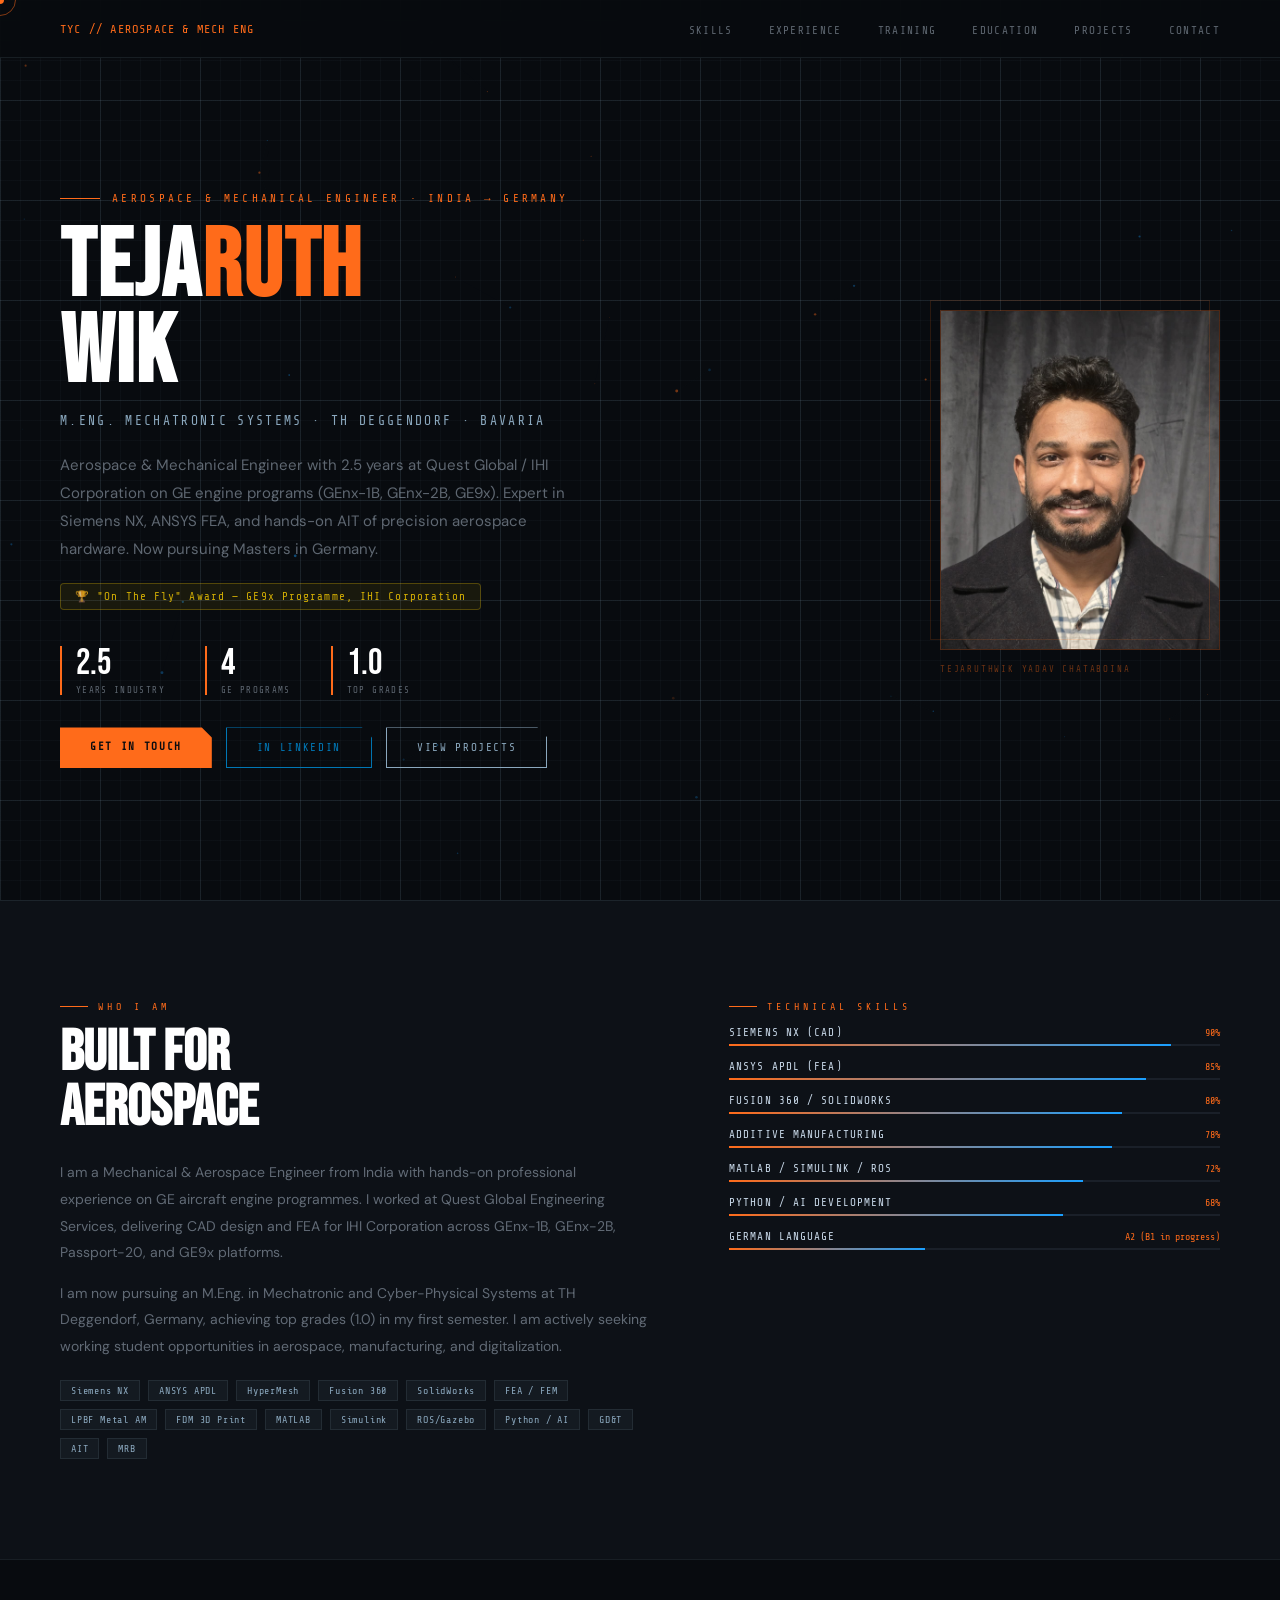
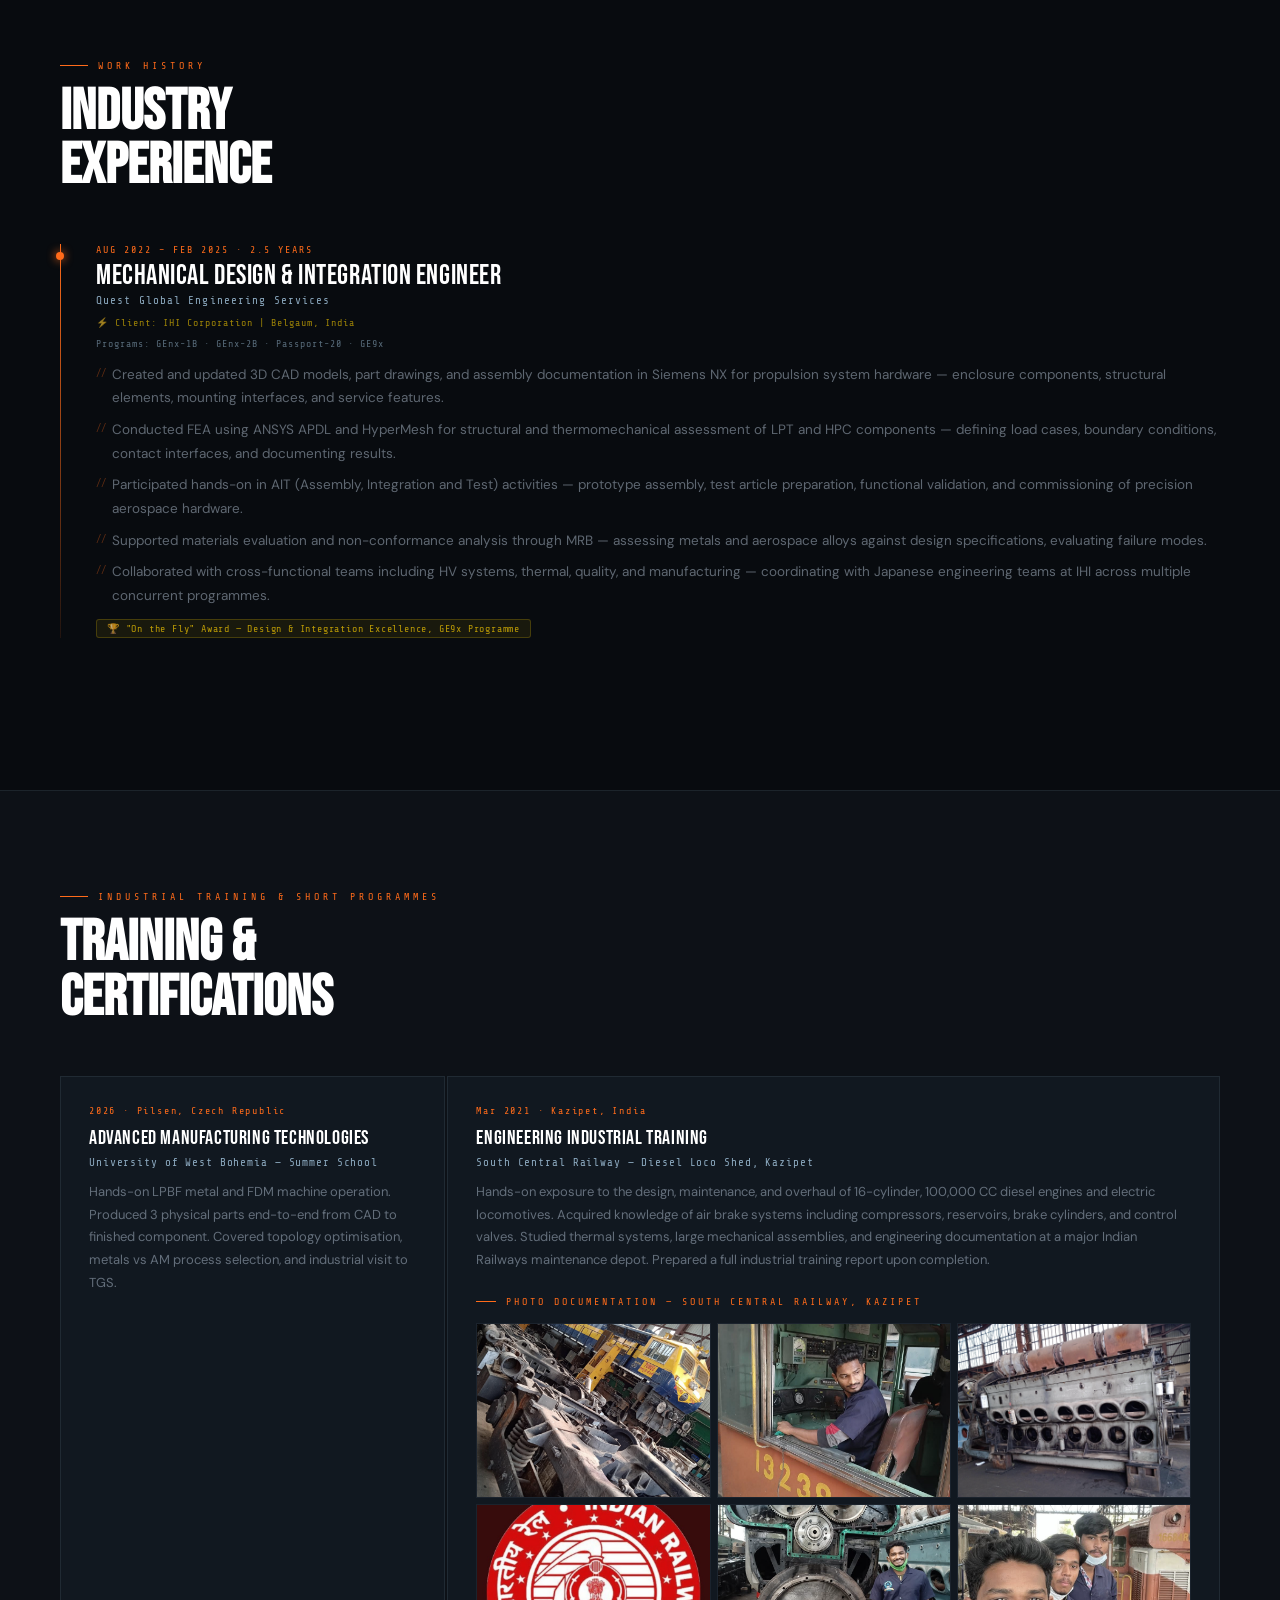
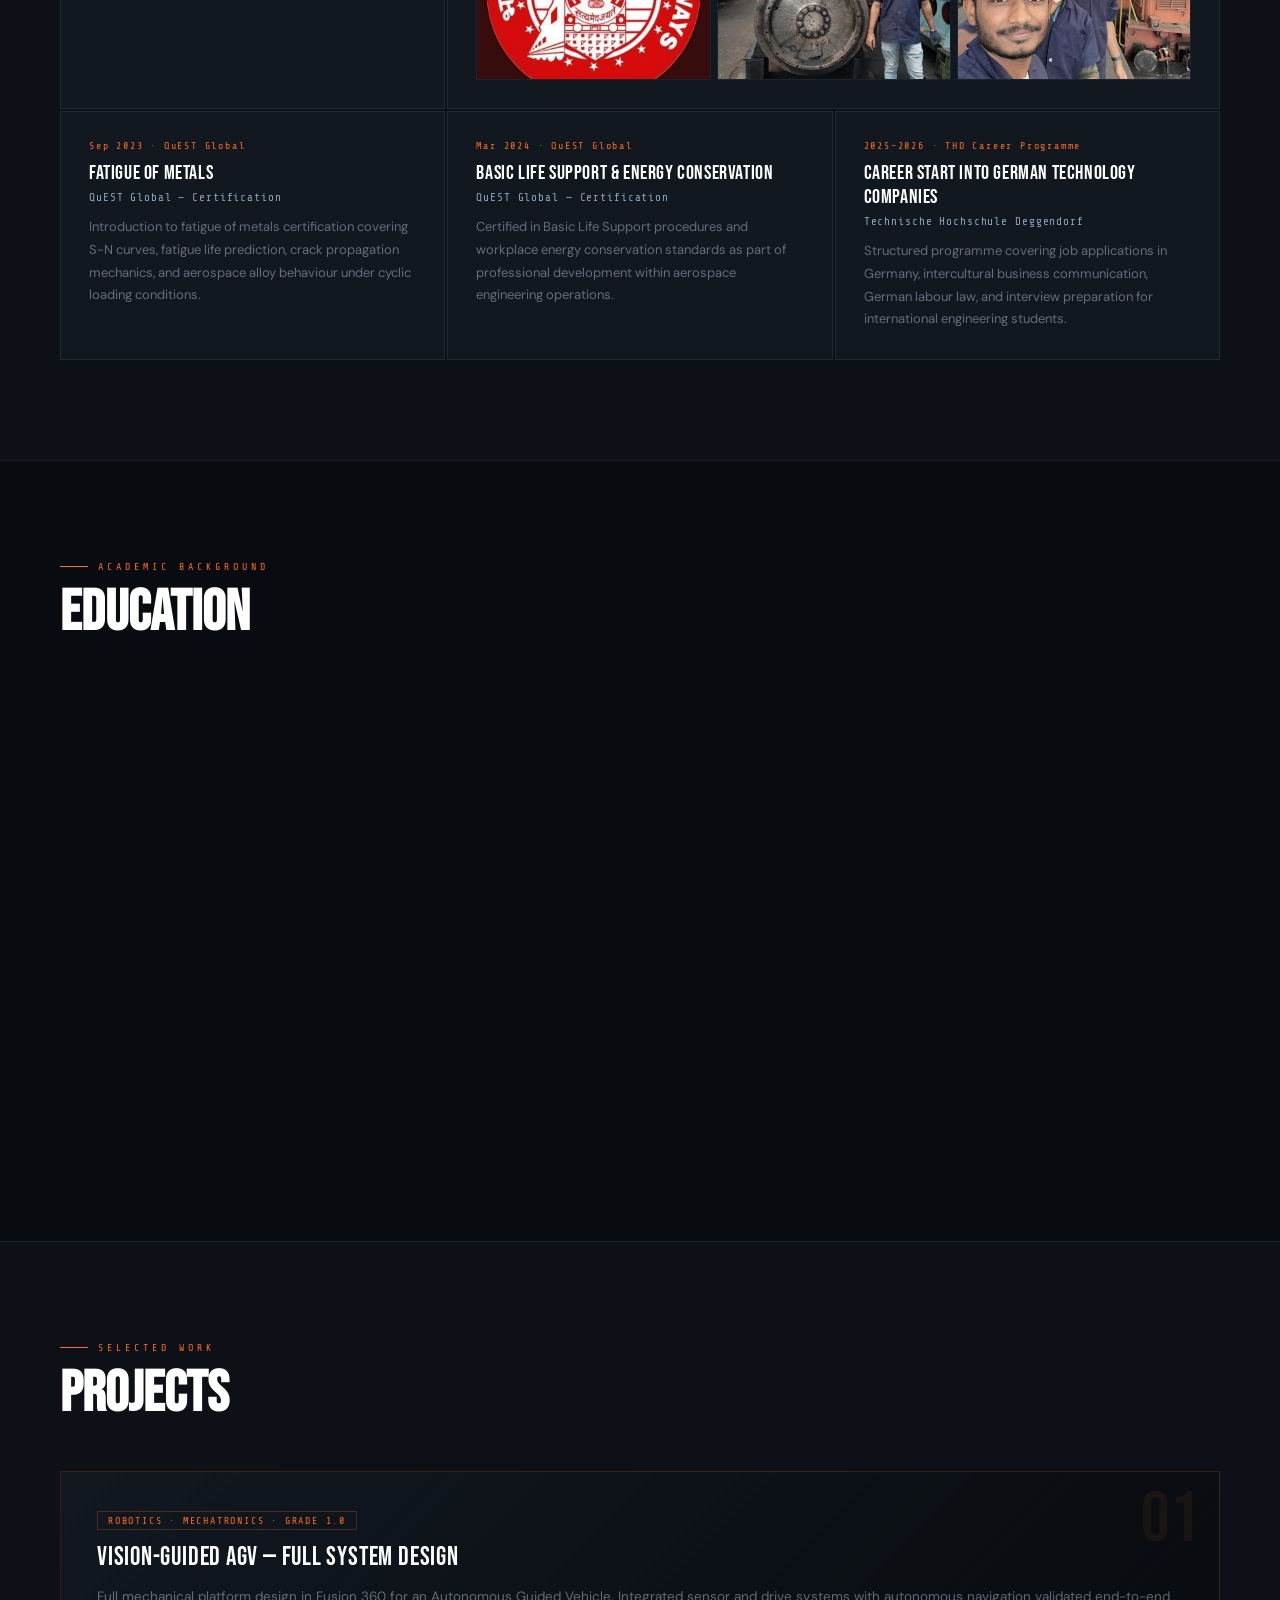
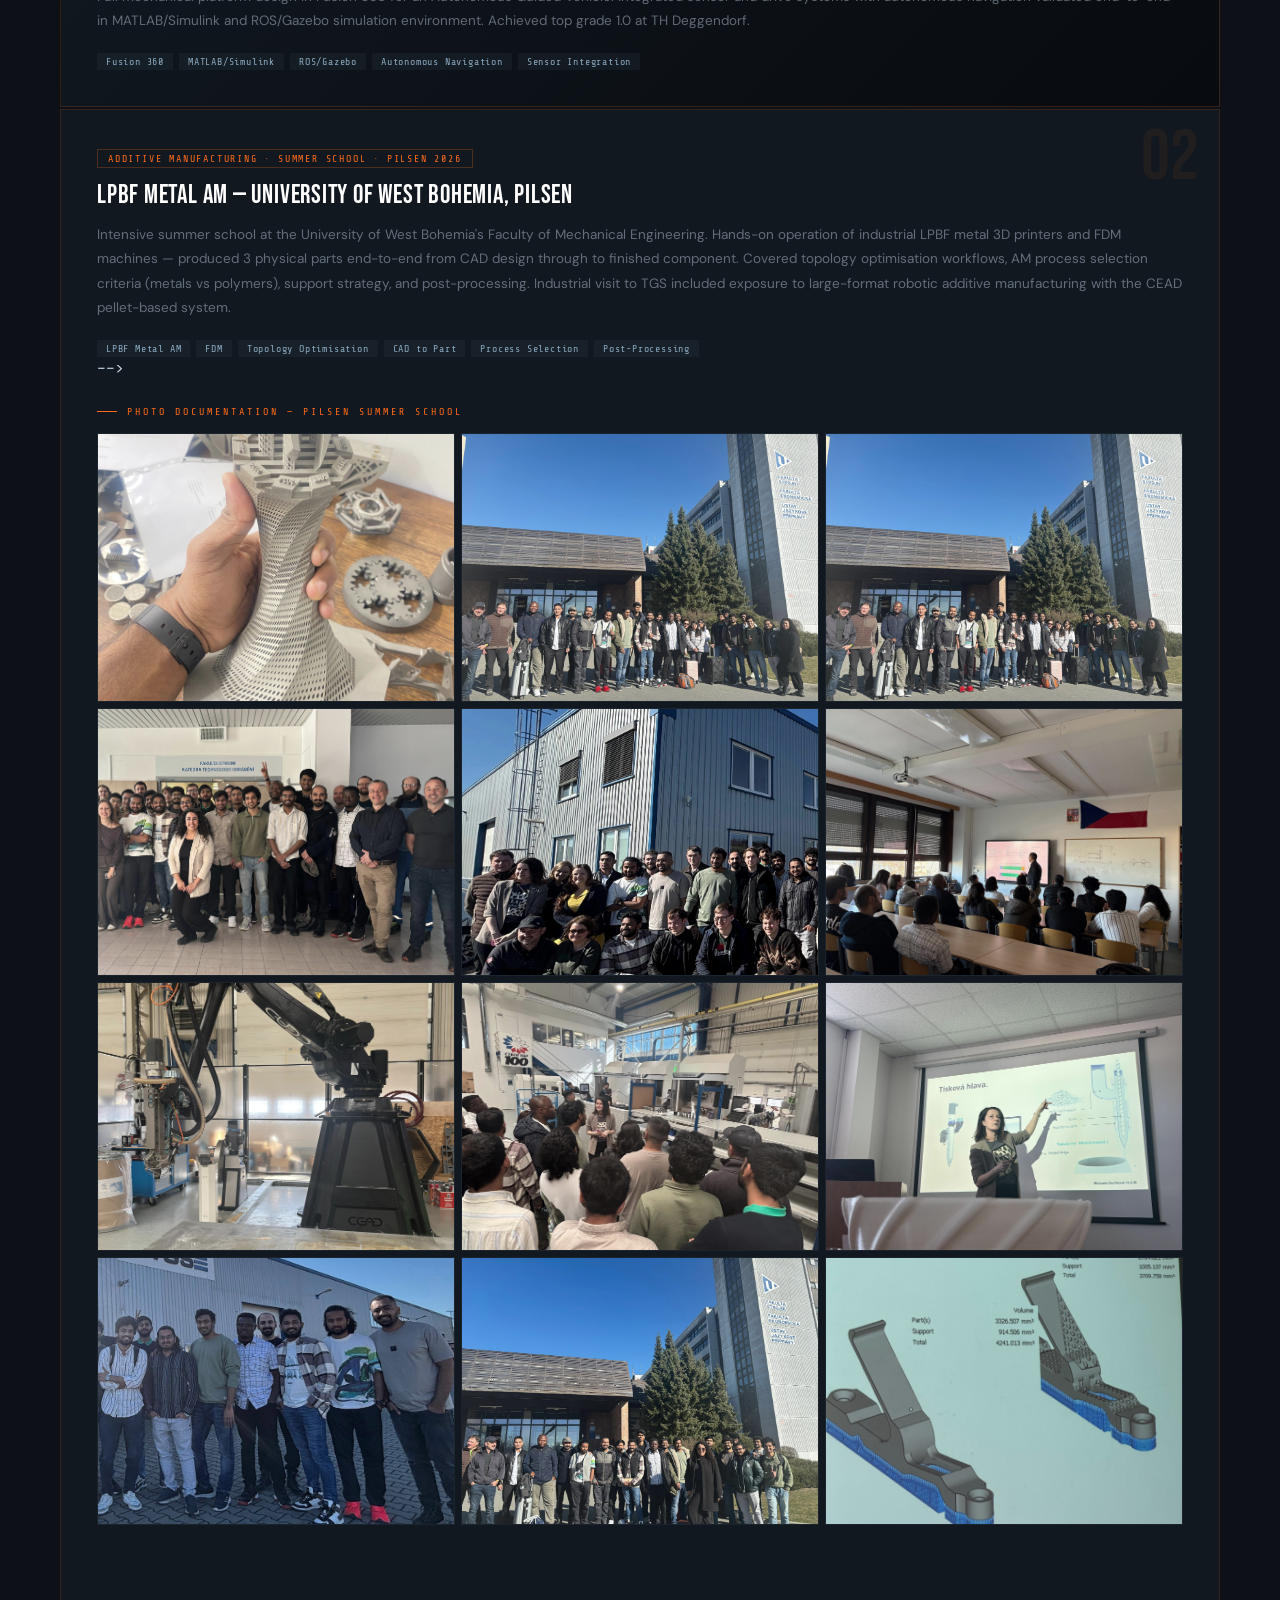
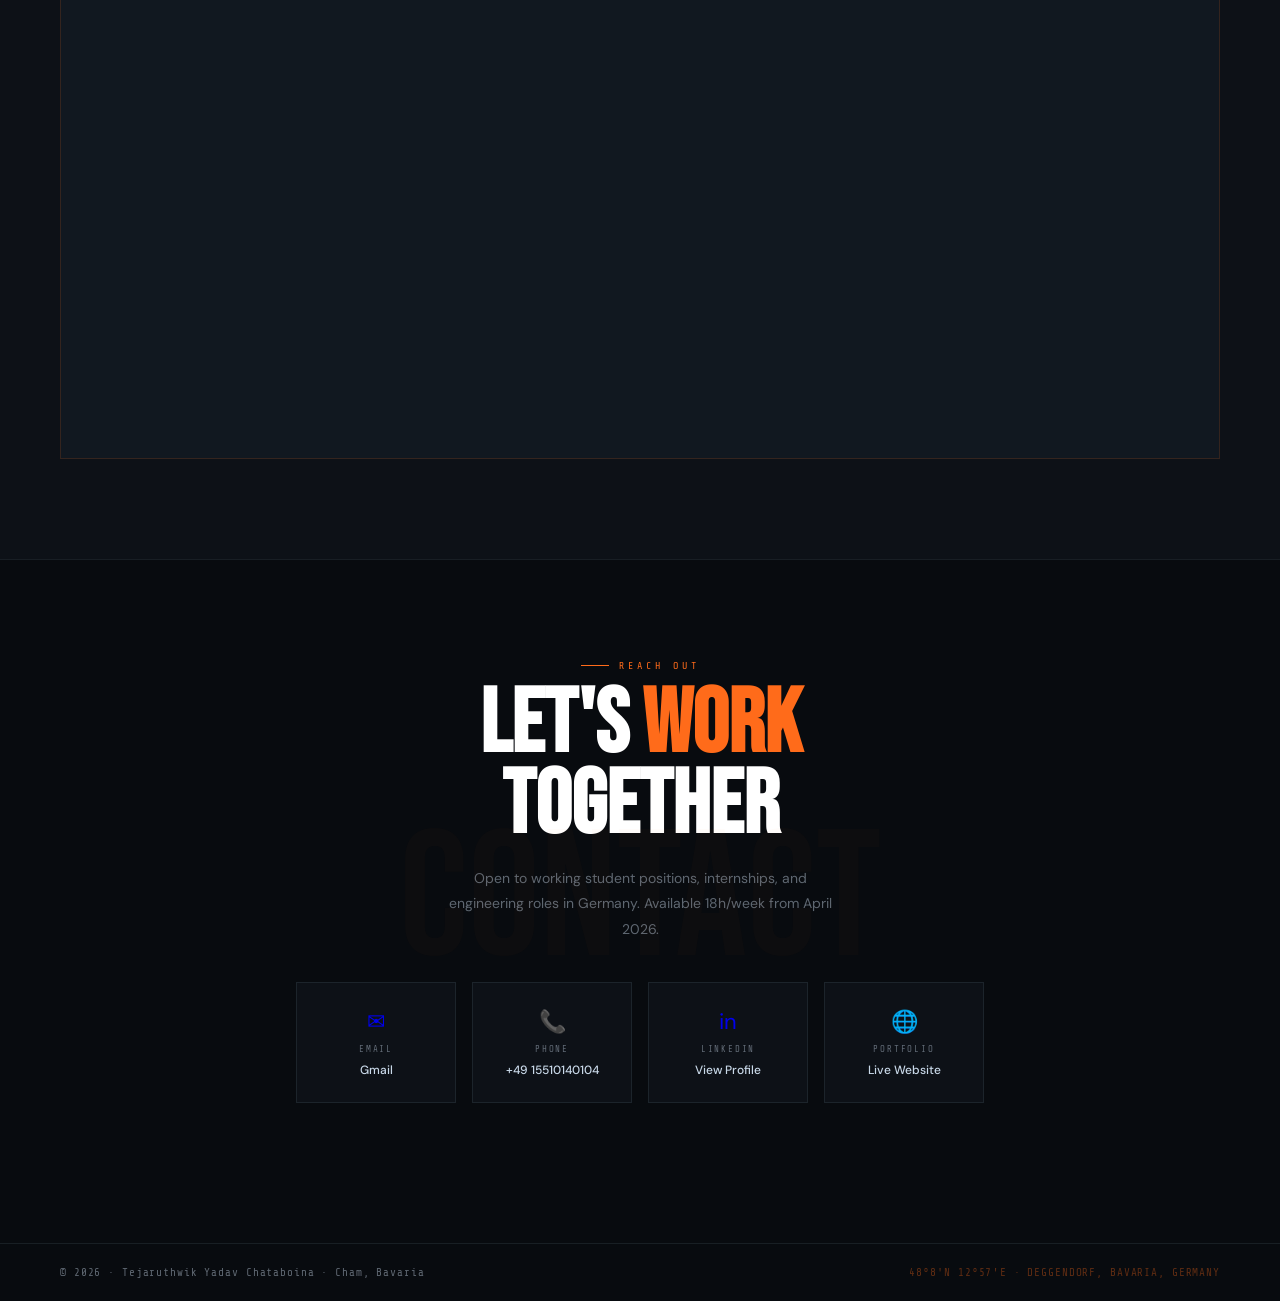
==== commit 12aff2ac: "Update index.html" ====
--- a/index.html
+++ b/index.html
@@ -503,83 +503,85 @@
       </div>
       <div class="proj-tech"><span class="ptag">LPBF Metal AM</span><span class="ptag">FDM</span><span class="ptag">Topology Optimisation</span><span class="ptag">CAD to Part</span><span class="ptag">Process Selection</span><span class="ptag">Post-Processing</span></div>
 
+
+-->
+
       <div class="gallery-label">Photo Documentation — Pilsen Summer School</div>
       <div class="photo-grid" id="pilsen-gallery">
 
-        <div class="photo-item" data-index="0" data-caption="LPBF Metal 3D Printed Part — Titanium lattice structure with topology optimisation">
-          <img src="WhatsApp_Image_2026-03-14_at_12_19_47.jpeg" alt="LPBF Metal Part" loading="lazy">
-          <div class="photo-caption">LPBF Metal 3D Printed Part — Titanium lattice structure with topology optimisation</div>
-          <div class="photo-overlay"><svg viewBox="0 0 24 24" fill="none" stroke="white" stroke-width="1.5"><path d="M21 21l-4.35-4.35M17 11A6 6 0 1 1 5 11a6 6 0 0 1 12 0z"/></svg></div>
-        </div>
-
-        <div class="photo-item" data-index="1" data-caption="Pilsen Summer School — Advanced Manufacturing Technologies, University of West Bohemia">
-          <img src="WhatsApp_Image_2026-03-14_at_12_19_53.jpeg" alt="Summer School" loading="lazy">
-          <div class="photo-caption">Pilsen Summer School — Advanced Manufacturing Technologies</div>
-          <div class="photo-overlay"><svg viewBox="0 0 24 24" fill="none" stroke="white" stroke-width="1.5"><path d="M21 21l-4.35-4.35M17 11A6 6 0 1 1 5 11a6 6 0 0 1 12 0z"/></svg></div>
-        </div>
-
-        <div class="photo-item" data-index="2" data-caption="Hands-on machine operation and part inspection during LPBF session">
-          <img src="WhatsApp_Image_2026-03-14_at_12_19_53__1_.jpeg" alt="Machine Operation" loading="lazy">
-          <div class="photo-caption">Hands-on machine operation and part inspection</div>
-          <div class="photo-overlay"><svg viewBox="0 0 24 24" fill="none" stroke="white" stroke-width="1.5"><path d="M21 21l-4.35-4.35M17 11A6 6 0 1 1 5 11a6 6 0 0 1 12 0z"/></svg></div>
-        </div>
-
-        <div class="photo-item" data-index="3" data-caption="Inside Fakulta Strojní — Department of Machining Technology">
-          <img src="WhatsApp_Image_2026-03-14_at_12_19_53__2_.jpeg" alt="Fakulta Strojni" loading="lazy">
-          <div class="photo-caption">Inside Fakulta Strojní — Department of Machining Technology</div>
-          <div class="photo-overlay"><svg viewBox="0 0 24 24" fill="none" stroke="white" stroke-width="1.5"><path d="M21 21l-4.35-4.35M17 11A6 6 0 1 1 5 11a6 6 0 0 1 12 0z"/></svg></div>
-        </div>
-
-        <div class="photo-item" data-index="4" data-caption="AM process overview and design for additive manufacturing principles">
-          <img src="WhatsApp_Image_2026-03-14_at_12_19_53__3_.jpeg" alt="AM Process" loading="lazy">
-          <div class="photo-caption">AM process overview and design for additive manufacturing principles</div>
-          <div class="photo-overlay"><svg viewBox="0 0 24 24" fill="none" stroke="white" stroke-width="1.5"><path d="M21 21l-4.35-4.35M17 11A6 6 0 1 1 5 11a6 6 0 0 1 12 0z"/></svg></div>
-        </div>
-
-        <div class="photo-item" data-index="5" data-caption="FDM printed polymer components — material comparison session">
-          <img src="WhatsApp_Image_2026-03-14_at_12_19_53__4_.jpeg" alt="FDM Parts" loading="lazy">
-          <div class="photo-caption">FDM printed polymer components — material comparison session</div>
-          <div class="photo-overlay"><svg viewBox="0 0 24 24" fill="none" stroke="white" stroke-width="1.5"><path d="M21 21l-4.35-4.35M17 11A6 6 0 1 1 5 11a6 6 0 0 1 12 0z"/></svg></div>
-        </div>
-
-        <div class="photo-item" data-index="6" data-caption="CEAD Large-Format Robotic 3D Printer — Pellet-based thermoplastic printing at TGS">
-          <img src="WhatsApp_Image_2026-03-14_at_12_19_53__5_.jpeg" alt="CEAD Robot Arm" loading="lazy">
-          <div class="photo-caption">CEAD Large-Format Robotic 3D Printer — Pellet-based thermoplastic printing at TGS</div>
-          <div class="photo-overlay"><svg viewBox="0 0 24 24" fill="none" stroke="white" stroke-width="1.5"><path d="M21 21l-4.35-4.35M17 11A6 6 0 1 1 5 11a6 6 0 0 1 12 0z"/></svg></div>
-        </div>
-
-        <div class="photo-item" data-index="7" data-caption="Part quality inspection — surface finish evaluation and dimensional verification">
-          <img src="WhatsApp_Image_2026-03-14_at_12_19_53__6_.jpeg" alt="Quality Inspection" loading="lazy">
-          <div class="photo-caption">Part quality inspection — surface finish and dimensional verification</div>
-          <div class="photo-overlay"><svg viewBox="0 0 24 24" fill="none" stroke="white" stroke-width="1.5"><path d="M21 21l-4.35-4.35M17 11A6 6 0 1 1 5 11a6 6 0 0 1 12 0z"/></svg></div>
-        </div>
-
-        <div class="photo-item" data-index="8" data-caption="Lecture on FDM Print Head Design — Michaela Duchková, 3D Printing Project Dept.">
-          <img src="WhatsApp_Image_2026-03-14_at_12_19_53__7_.jpeg" alt="FDM Lecture" loading="lazy">
+        <div class="photo-item" data-index="0" data-caption="LPBF Metal 3D Printed Part — Stainless steel lattice tower structure with topology optimisation, produced end-to-end at Pilsen Summer School">
+          <img src="WhatsApp%20Image%202026-03-14%20at%2012.19.47.jpeg" alt="LPBF Metal Part" loading="lazy">
+          <div class="photo-caption">LPBF Metal 3D Printed Part — lattice tower with topology optimisation</div>
+          <div class="photo-overlay"><svg viewBox="0 0 24 24" fill="none" stroke="white" stroke-width="1.5"><path d="M21 21l-4.35-4.35M17 11A6 6 0 1 1 5 11a6 6 0 0 1 12 0z"/></svg></div>
+        </div>
+
+        <div class="photo-item" data-index="1" data-caption="THD international cohort arriving at Fakulta Strojní — University of West Bohemia, Pilsen, Czech Republic">
+          <img src="WhatsApp%20Image%202026-03-14%20at%2012.19.53%20(1).jpeg" alt="Arrival at Fakulta Strojni" loading="lazy">
+          <div class="photo-caption">THD cohort arriving at Fakulta Strojní, University of West Bohemia</div>
+          <div class="photo-overlay"><svg viewBox="0 0 24 24" fill="none" stroke="white" stroke-width="1.5"><path d="M21 21l-4.35-4.35M17 11A6 6 0 1 1 5 11a6 6 0 0 1 12 0z"/></svg></div>
+        </div>
+
+        <div class="photo-item" data-index="2" data-caption="Group photo outside Fakulta Strojní & Ekonomická — University of West Bohemia, Pilsen">
+          <img src="WhatsApp%20Image%202026-03-14%20at%2012.19.53%20(2).jpeg" alt="Group at Fakulta" loading="lazy">
+          <div class="photo-caption">Group at Fakulta Strojní & Ekonomická — University of West Bohemia</div>
+          <div class="photo-overlay"><svg viewBox="0 0 24 24" fill="none" stroke="white" stroke-width="1.5"><path d="M21 21l-4.35-4.35M17 11A6 6 0 1 1 5 11a6 6 0 0 1 12 0z"/></svg></div>
+        </div>
+
+        <div class="photo-item" data-index="3" data-caption="Inside Fakulta Strojní — Katedra Technologie Obrábění (Department of Machining Technology) with participants and instructors">
+          <img src="WhatsApp%20Image%202026-03-14%20at%2012.19.53%20(3).jpeg" alt="Inside Katedra" loading="lazy">
+          <div class="photo-caption">Inside Fakulta Strojní — Katedra Technologie Obrábění with participants and instructors</div>
+          <div class="photo-overlay"><svg viewBox="0 0 24 24" fill="none" stroke="white" stroke-width="1.5"><path d="M21 21l-4.35-4.35M17 11A6 6 0 1 1 5 11a6 6 0 0 1 12 0z"/></svg></div>
+        </div>
+
+        <div class="photo-item" data-index="4" data-caption="Group photo outside TGS industrial facility — site of large-format additive manufacturing industrial visit">
+          <img src="WhatsApp%20Image%202026-03-14%20at%2012.19.53%20(4).jpeg" alt="TGS Facility" loading="lazy">
+          <div class="photo-caption">Group outside TGS industrial facility — large-format AM industrial visit</div>
+          <div class="photo-overlay"><svg viewBox="0 0 24 24" fill="none" stroke="white" stroke-width="1.5"><path d="M21 21l-4.35-4.35M17 11A6 6 0 1 1 5 11a6 6 0 0 1 12 0z"/></svg></div>
+        </div>
+
+        <div class="photo-item" data-index="5" data-caption="Lecture on AM process comparison — FFF vs SLA build parameters including layer thickness, print time, and material properties">
+          <img src="WhatsApp%20Image%202026-03-14%20at%2012.19.53%20(5).jpeg" alt="AM Lecture" loading="lazy">
+          <div class="photo-caption">Lecture on AM process comparison — FFF vs SLA build parameters</div>
+          <div class="photo-overlay"><svg viewBox="0 0 24 24" fill="none" stroke="white" stroke-width="1.5"><path d="M21 21l-4.35-4.35M17 11A6 6 0 1 1 5 11a6 6 0 0 1 12 0z"/></svg></div>
+        </div>
+
+        <div class="photo-item" data-index="6" data-caption="CEAD Large-Format Robotic 3D Printer — Pellet-based thermoplastic extrusion system at TGS industrial facility, Pilsen">
+          <img src="WhatsApp%20Image%202026-03-14%20at%2012.19.53%20(6).jpeg" alt="CEAD Robot" loading="lazy">
+          <div class="photo-caption">CEAD Large-Format Robotic 3D Printer — pellet-based thermoplastic printing at TGS</div>
+          <div class="photo-overlay"><svg viewBox="0 0 24 24" fill="none" stroke="white" stroke-width="1.5"><path d="M21 21l-4.35-4.35M17 11A6 6 0 1 1 5 11a6 6 0 0 1 12 0z"/></svg></div>
+        </div>
+
+        <div class="photo-item" data-index="7" data-caption="Industrial visit to TGS — guided tour of Czech Top 100 manufacturing facility with CNC machining centres and AM production line">
+          <img src="WhatsApp%20Image%202026-03-14%20at%2012.19.53%20(7).jpeg" alt="TGS Industrial Visit" loading="lazy">
+          <div class="photo-caption">Industrial visit to TGS — Czech Top 100 manufacturing facility tour</div>
+          <div class="photo-overlay"><svg viewBox="0 0 24 24" fill="none" stroke="white" stroke-width="1.5"><path d="M21 21l-4.35-4.35M17 11A6 6 0 1 1 5 11a6 6 0 0 1 12 0z"/></svg></div>
+        </div>
+
+        <div class="photo-item" data-index="8" data-caption="Lecture on FDM Print Head Design (Tisková hlava) — Michaela Duchková, 3D Printing Project Dept., explaining pellet-based extrusion mechanics">
+          <img src="WhatsApp%20Image%202026-03-14%20at%2012.19.53%20(8).jpeg" alt="FDM Print Head Lecture" loading="lazy">
           <div class="photo-caption">Lecture on FDM Print Head Design — Michaela Duchková, 3D Printing Project Dept.</div>
           <div class="photo-overlay"><svg viewBox="0 0 24 24" fill="none" stroke="white" stroke-width="1.5"><path d="M21 21l-4.35-4.35M17 11A6 6 0 1 1 5 11a6 6 0 0 1 12 0z"/></svg></div>
         </div>
 
-        <div class="photo-item" data-index="9" data-caption="Group practical session — CAD to AM workflow hands-on exercise">
-          <img src="WhatsApp_Image_2026-03-14_at_12_19_53__8_.jpeg" alt="Practical Session" loading="lazy">
-          <div class="photo-caption">Group practical session — CAD to AM workflow hands-on exercise</div>
-          <div class="photo-overlay"><svg viewBox="0 0 24 24" fill="none" stroke="white" stroke-width="1.5"><path d="M21 21l-4.35-4.35M17 11A6 6 0 1 1 5 11a6 6 0 0 1 12 0z"/></svg></div>
-        </div>
-
-        <div class="photo-item" data-index="10" data-caption="Industrial visit — manufacturing floor tour at TGS facility, Pilsen">
-          <img src="WhatsApp_Image_2026-03-14_at_12_19_53__9_.jpeg" alt="Industrial Visit" loading="lazy">
-          <div class="photo-caption">Industrial visit — manufacturing floor tour at TGS facility, Pilsen</div>
-          <div class="photo-overlay"><svg viewBox="0 0 24 24" fill="none" stroke="white" stroke-width="1.5"><path d="M21 21l-4.35-4.35M17 11A6 6 0 1 1 5 11a6 6 0 0 1 12 0z"/></svg></div>
-        </div>
-
-        <div class="photo-item" data-index="11" data-caption="Topology Optimised Bracket — Before vs After AM Optimisation (support material shown)">
-          <img src="WhatsApp_Image_2026-03-14_at_12_24_58.jpeg" alt="Topology Optimised Bracket" loading="lazy">
-          <div class="photo-caption">Topology Optimised Bracket — Before vs After AM Optimisation (support material shown)</div>
+        <div class="photo-item" data-index="9" data-caption="THD group at TGS industrial facility — international participants after large-format robotic AM demonstration">
+          <img src="WhatsApp%20Image%202026-03-14%20at%2012.19.53%20(9).jpeg" alt="TGS Group" loading="lazy">
+          <div class="photo-caption">THD group at TGS — after large-format robotic AM demonstration</div>
+          <div class="photo-overlay"><svg viewBox="0 0 24 24" fill="none" stroke="white" stroke-width="1.5"><path d="M21 21l-4.35-4.35M17 11A6 6 0 1 1 5 11a6 6 0 0 1 12 0z"/></svg></div>
+        </div>
+
+        <div class="photo-item" data-index="10" data-caption="Final day group photo outside Fakulta Strojní — end of Advanced Manufacturing Technologies Summer School, Pilsen 2026">
+          <img src="WhatsApp%20Image%202026-03-14%20at%2012.19.53.jpeg" alt="Final Day Group" loading="lazy">
+          <div class="photo-caption">Final day group photo outside Fakulta Strojní — Pilsen Summer School 2026</div>
+          <div class="photo-overlay"><svg viewBox="0 0 24 24" fill="none" stroke="white" stroke-width="1.5"><path d="M21 21l-4.35-4.35M17 11A6 6 0 1 1 5 11a6 6 0 0 1 12 0z"/></svg></div>
+        </div>
+
+        <div class="photo-item" data-index="11" data-caption="Topology Optimised Bracket — Department of Machining Technology slide showing volume reduction from 4241mm³ to 3709mm³ with lattice support strategy">
+          <img src="WhatsApp%20Image%202026-03-14%20at%2012.24.58.jpeg" alt="Topology Bracket Slide" loading="lazy">
+          <div class="photo-caption">Topology Optimised Bracket — volume from 4241mm³ → 3709mm³ with AM support strategy</div>
           <div class="photo-overlay"><svg viewBox="0 0 24 24" fill="none" stroke="white" stroke-width="1.5"><path d="M21 21l-4.35-4.35M17 11A6 6 0 1 1 5 11a6 6 0 0 1 12 0z"/></svg></div>
         </div>
 
       </div>
-    </div>
 
     <!-- LernFluent -->
     <div class="proj-card">
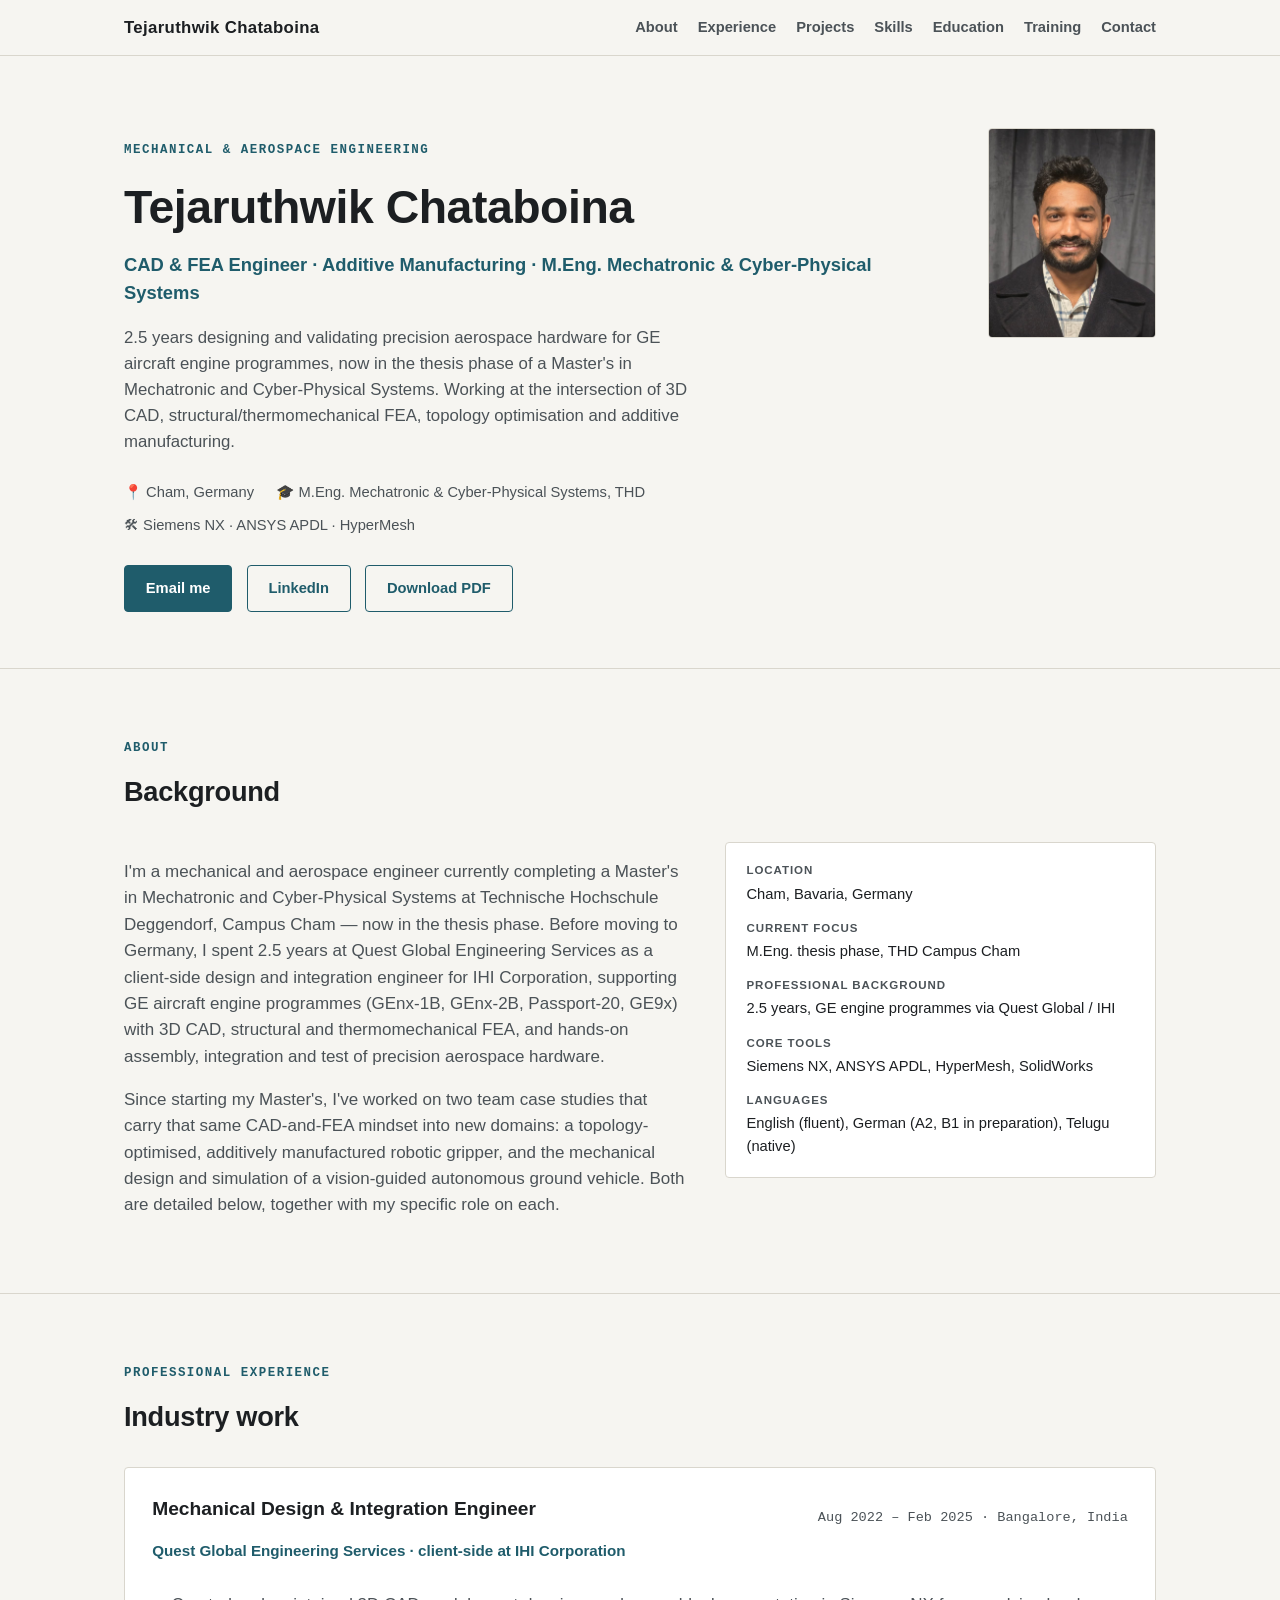
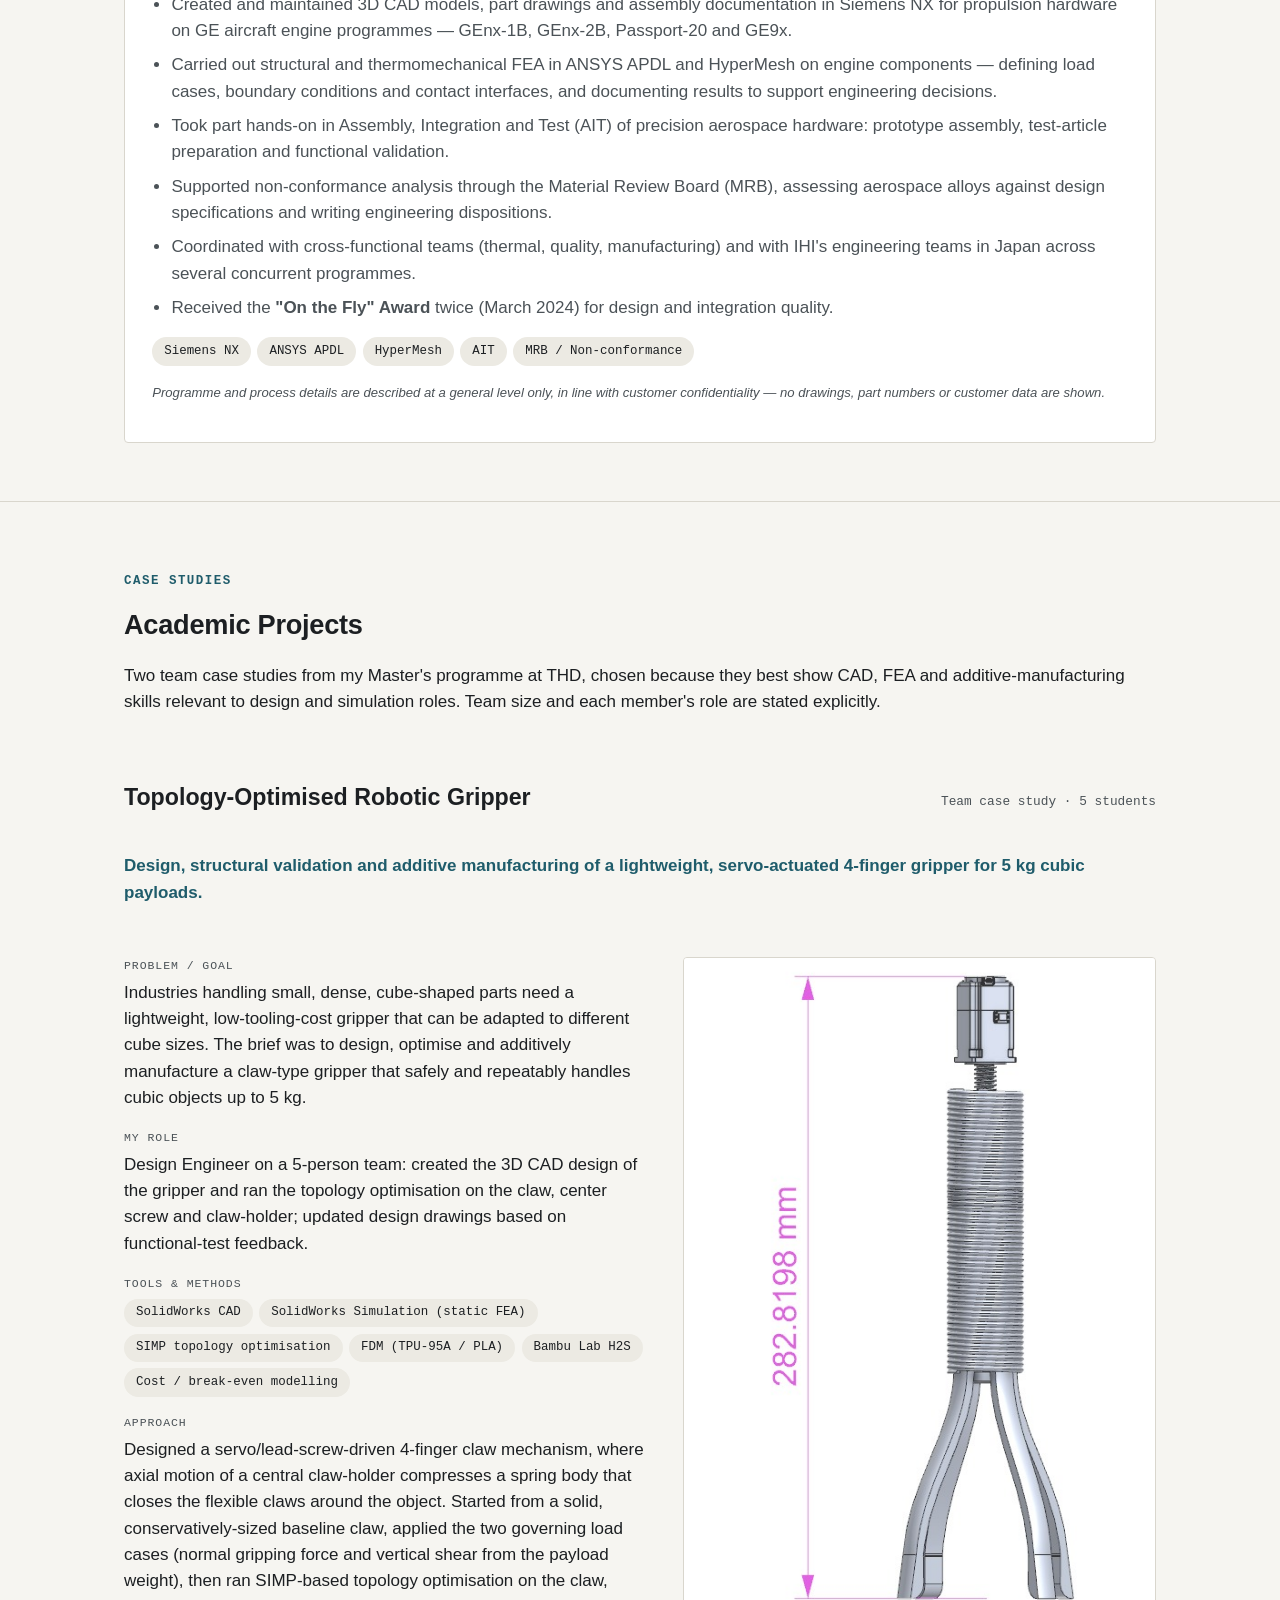
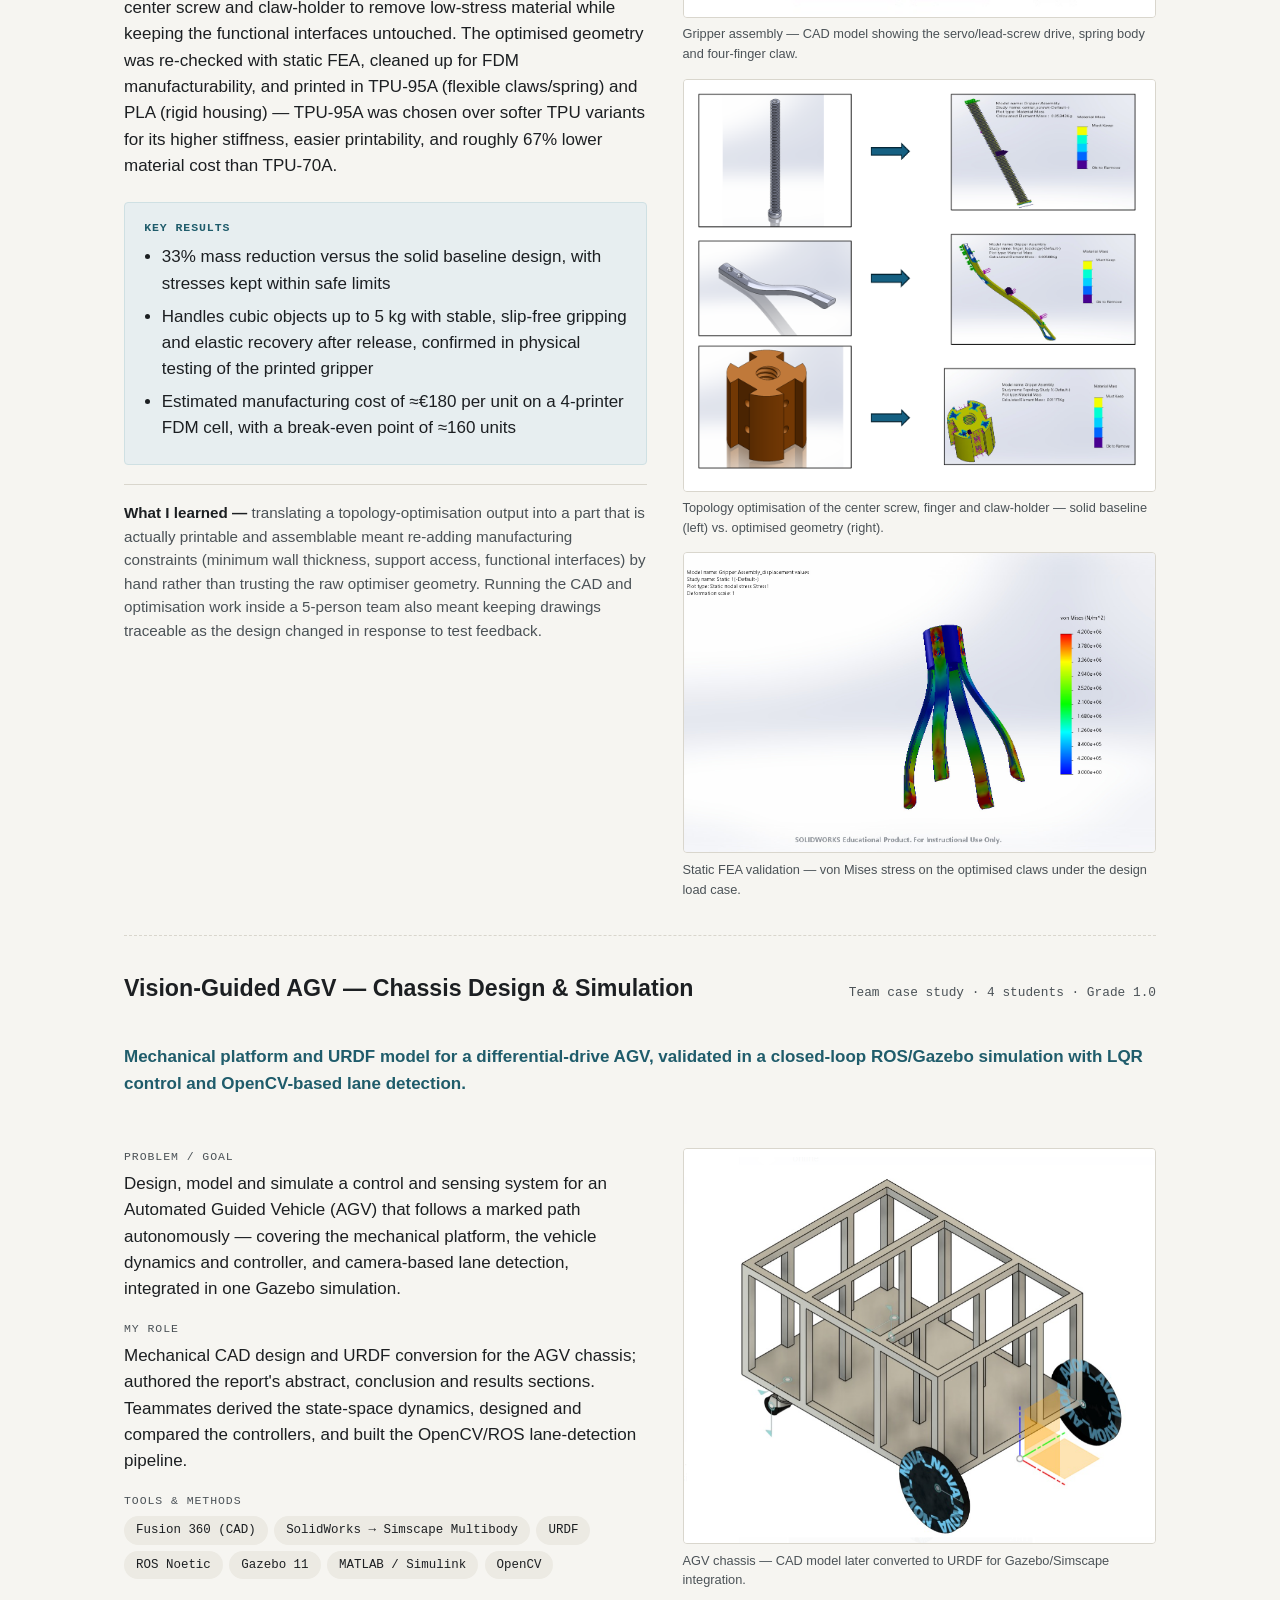
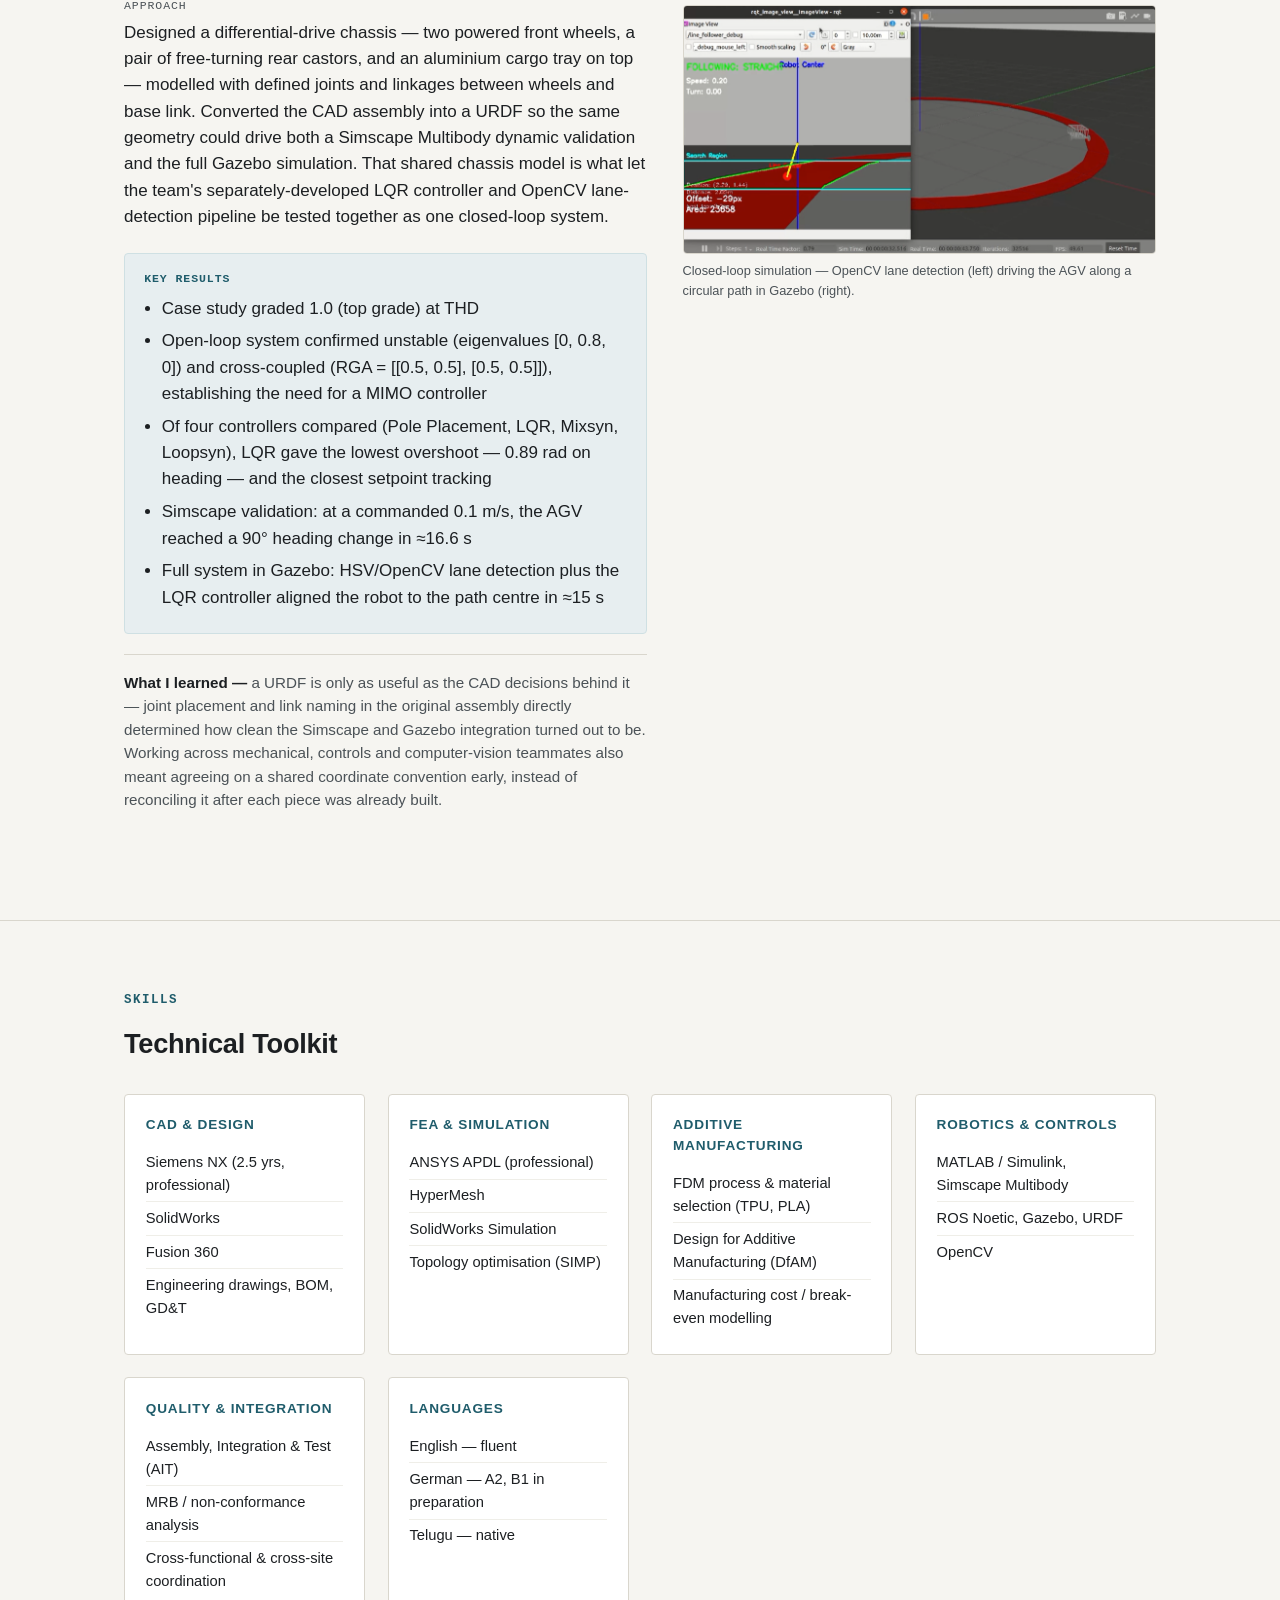
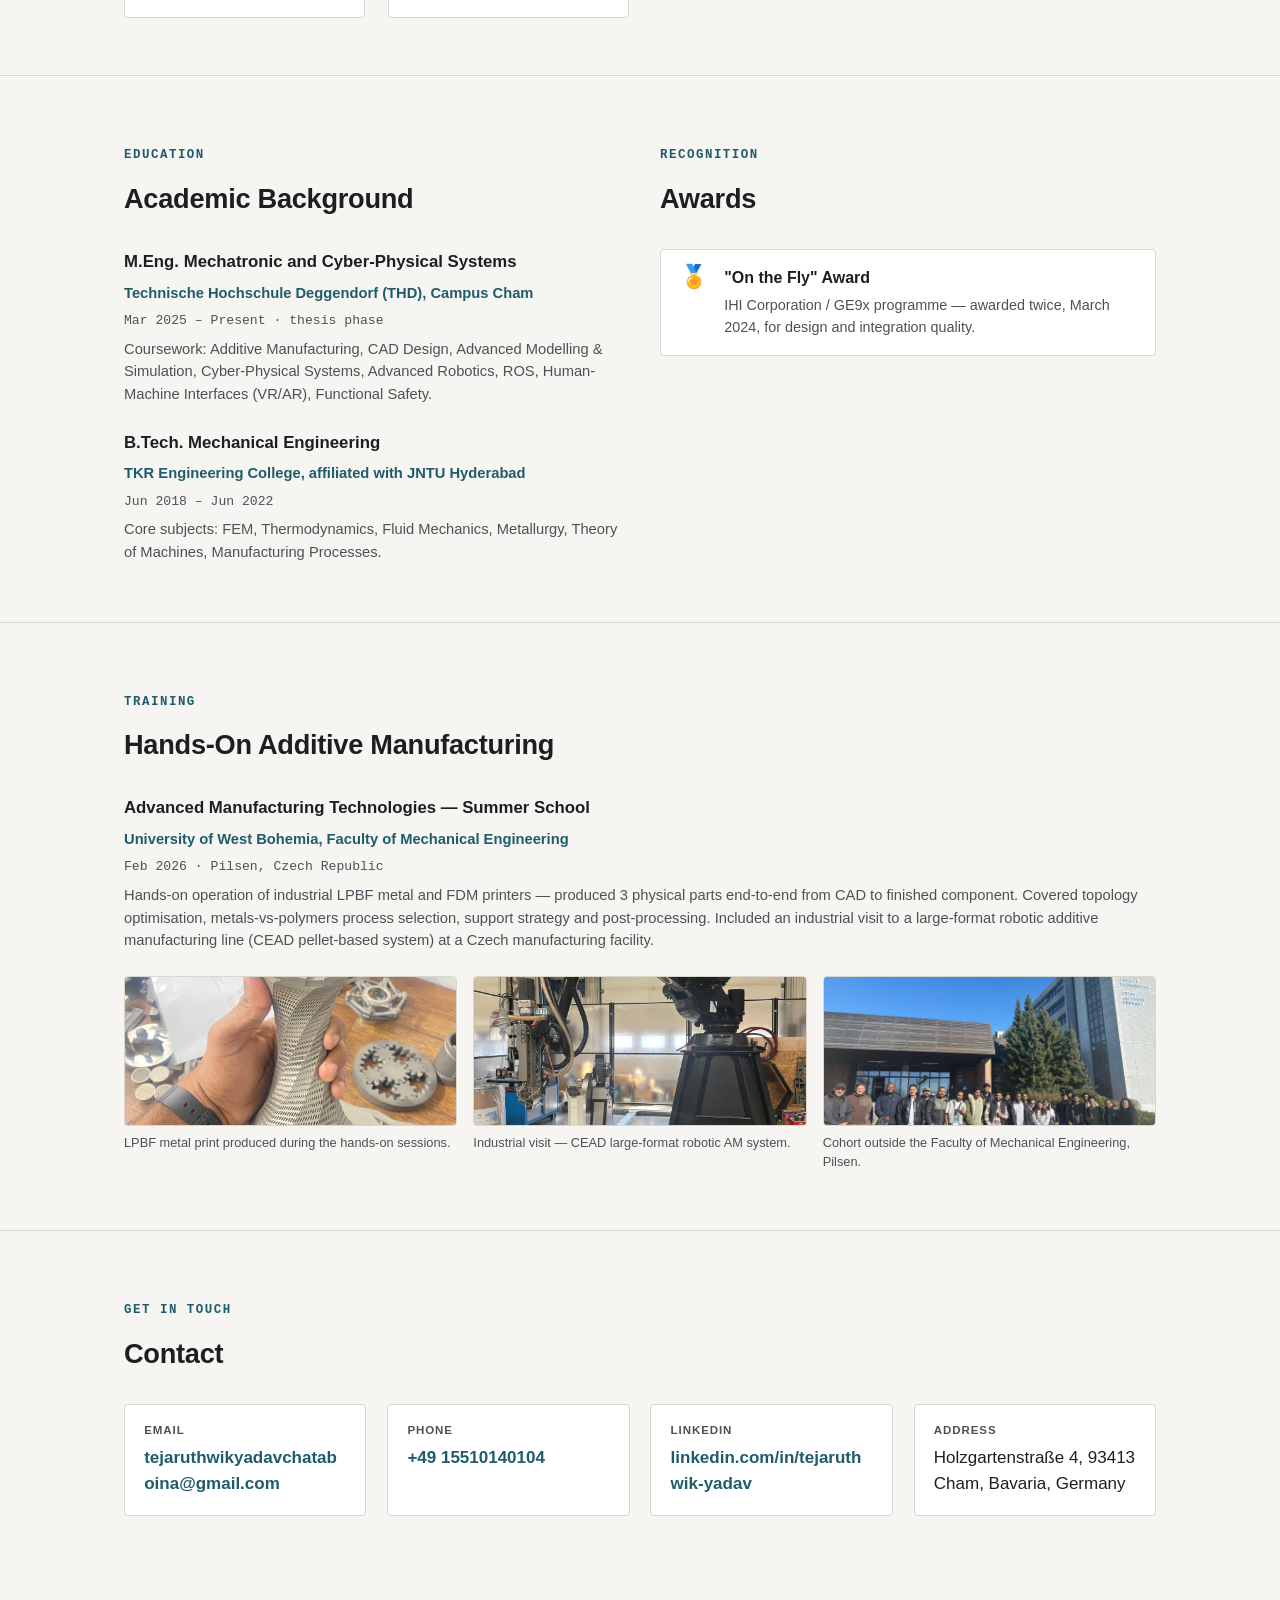
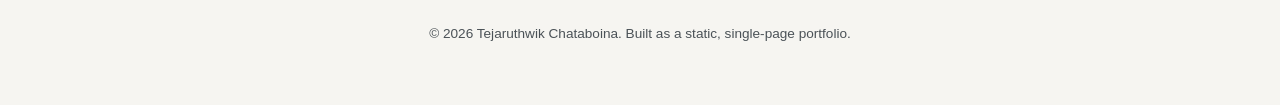
==== commit 11cc2b22: "Replace site with new light-theme portfolio (index, style, assets, PDF) Co-Authored-By: Claude Sonne" ====
--- a/index.html
+++ b/index.html
@@ -1,696 +1,475 @@
-<!DOCTYPE html>
+<!doctype html>
 <html lang="en">
 <head>
-<meta charset="UTF-8">
-<meta name="viewport" content="width=device-width, initial-scale=1.0">
-<title>Tejaruthwik Yadav Chataboina — Aerospace & Mechanical Engineer</title>
-<link rel="preconnect" href="https://fonts.googleapis.com">
-<link href="https://fonts.googleapis.com/css2?family=Bebas+Neue&family=Share+Tech+Mono&family=DM+Sans:ital,wght@0,300;0,400;0,500;1,400&display=swap" rel="stylesheet">
-<style>
-:root {
-  --orange: #FF6B1A;
-  --orange-dim: rgba(255,107,26,0.12);
-  --blue: #1A9FFF;
-  --steel: #8BA8BE;
-  --bg: #080B0F;
-  --bg2: #0D1117;
-  --bg3: #111820;
-  --line: rgba(139,168,190,0.12);
-  --text: #C8D8E8;
-  --text-dim: rgba(200,216,232,0.45);
-  --green: #4cff88;
-  --font-display: 'Bebas Neue', sans-serif;
-  --font-mono: 'Share Tech Mono', monospace;
-  --font-body: 'DM Sans', sans-serif;
-}
-*, *::before, *::after { box-sizing: border-box; margin: 0; padding: 0; }
-html { scroll-behavior: smooth; }
-body { background: var(--bg); color: var(--text); font-family: var(--font-body); overflow-x: hidden; cursor: none; }
-
-.cursor { position: fixed; width: 8px; height: 8px; background: var(--orange); border-radius: 50%; pointer-events: none; z-index: 9999; transform: translate(-50%,-50%); }
-.cursor-ring { position: fixed; width: 32px; height: 32px; border: 1px solid rgba(255,107,26,0.5); border-radius: 50%; pointer-events: none; z-index: 9998; transform: translate(-50%,-50%); transition: width 0.2s, height 0.2s; }
-
-.grid-bg { position: fixed; inset: 0; z-index: 0; background-image: linear-gradient(var(--line) 1px, transparent 1px), linear-gradient(90deg, var(--line) 1px, transparent 1px), linear-gradient(rgba(139,168,190,0.04) 1px, transparent 1px), linear-gradient(90deg, rgba(139,168,190,0.04) 1px, transparent 1px); background-size: 100px 100px, 100px 100px, 20px 20px, 20px 20px; pointer-events: none; }
-#particles { position: fixed; inset: 0; z-index: 0; pointer-events: none; }
-
-/* NAV */
-nav { position: fixed; top: 0; left: 0; right: 0; z-index: 100; padding: 18px 60px; display: flex; align-items: center; justify-content: space-between; border-bottom: 1px solid var(--line); background: rgba(8,11,15,0.92); backdrop-filter: blur(14px); }
-.nav-logo { font-family: var(--font-mono); font-size: 12px; color: var(--orange); letter-spacing: 0.1em; }
-.nav-links { display: flex; gap: 36px; list-style: none; }
-.nav-links a { font-family: var(--font-mono); font-size: 11px; color: var(--text-dim); text-decoration: none; letter-spacing: 0.12em; text-transform: uppercase; transition: color 0.2s; }
-.nav-links a:hover { color: var(--orange); }
-
-section { position: relative; z-index: 1; }
-
-/* HERO */
-#hero { min-height: 100vh; display: grid; grid-template-columns: 1fr auto; align-items: center; padding: 120px 60px 60px; gap: 60px; overflow: hidden; }
-.hero-left { max-width: 680px; }
-.hero-tag { font-family: var(--font-mono); font-size: 11px; color: var(--orange); letter-spacing: 0.3em; text-transform: uppercase; margin-bottom: 20px; display: flex; align-items: center; gap: 12px; opacity: 0; animation: fadeUp 0.8s 0.2s forwards; }
-.hero-tag::before { content: ''; display: block; width: 40px; height: 1px; background: var(--orange); }
-.hero-name { font-family: var(--font-display); font-size: clamp(52px, 7.5vw, 110px); line-height: 0.9; color: #fff; letter-spacing: 0.02em; opacity: 0; animation: fadeUp 0.8s 0.4s forwards; }
-.hero-name span { color: var(--orange); }
-.hero-title { font-family: var(--font-mono); font-size: 13px; color: var(--steel); letter-spacing: 0.18em; text-transform: uppercase; margin-top: 16px; opacity: 0; animation: fadeUp 0.8s 0.6s forwards; }
-.hero-desc { max-width: 520px; color: var(--text-dim); font-size: 15px; margin-top: 24px; line-height: 1.85; opacity: 0; animation: fadeUp 0.8s 0.8s forwards; }
-.award-badge { display: inline-flex; align-items: center; gap: 8px; background: rgba(255,210,0,0.07); border: 1px solid rgba(255,210,0,0.25); border-radius: 4px; padding: 6px 14px; margin-top: 20px; font-family: var(--font-mono); font-size: 11px; color: rgba(255,210,0,0.8); letter-spacing: 0.1em; opacity: 0; animation: fadeUp 0.8s 0.9s forwards; }
-.hero-actions { display: flex; gap: 14px; margin-top: 32px; flex-wrap: wrap; opacity: 0; animation: fadeUp 0.8s 1s forwards; }
-.btn-primary { font-family: var(--font-mono); font-size: 11px; letter-spacing: 0.15em; text-transform: uppercase; background: var(--orange); color: var(--bg); padding: 13px 30px; text-decoration: none; font-weight: 600; transition: all 0.2s; clip-path: polygon(0 0, calc(100% - 10px) 0, 100% 10px, 100% 100%, 0 100%); }
-.btn-primary:hover { background: #ff8c4a; transform: translateY(-2px); }
-.btn-secondary { font-family: var(--font-mono); font-size: 11px; letter-spacing: 0.15em; text-transform: uppercase; border: 1px solid var(--steel); color: var(--steel); padding: 13px 30px; text-decoration: none; transition: all 0.2s; clip-path: polygon(0 0, calc(100% - 10px) 0, 100% 10px, 100% 100%, 0 100%); }
-.btn-secondary:hover { border-color: var(--orange); color: var(--orange); transform: translateY(-2px); }
-.btn-linkedin { font-family: var(--font-mono); font-size: 11px; letter-spacing: 0.15em; text-transform: uppercase; border: 1px solid #0077b5; color: #0077b5; padding: 13px 30px; text-decoration: none; transition: all 0.2s; clip-path: polygon(0 0, calc(100% - 10px) 0, 100% 10px, 100% 100%, 0 100%); }
-.btn-linkedin:hover { background: #0077b5; color: #fff; transform: translateY(-2px); }
-.hero-photo-wrap { position: relative; opacity: 0; animation: fadeLeft 0.8s 0.6s forwards; flex-shrink: 0; }
-.hero-photo { width: 280px; height: 340px; object-fit: cover; object-position: center top; display: block; filter: grayscale(20%) contrast(1.05); border: 1px solid rgba(255,107,26,0.3); }
-.hero-photo-frame { position: absolute; top: -10px; left: -10px; right: 10px; bottom: 10px; border: 1px solid rgba(255,107,26,0.15); pointer-events: none; }
-.hero-photo-label { position: absolute; bottom: -24px; left: 0; font-family: var(--font-mono); font-size: 9px; color: rgba(255,107,26,0.4); letter-spacing: 0.2em; text-transform: uppercase; }
-.hero-stats { display: flex; gap: 40px; margin-top: 36px; opacity: 0; animation: fadeUp 0.8s 1.1s forwards; }
-.stat { border-left: 2px solid var(--orange); padding-left: 14px; }
-.stat-num { font-family: var(--font-display); font-size: 36px; color: #fff; line-height: 1; }
-.stat-label { font-family: var(--font-mono); font-size: 9px; color: var(--text-dim); letter-spacing: 0.15em; text-transform: uppercase; margin-top: 3px; }
-
-/* ABOUT */
-#about { padding: 100px 60px; border-top: 1px solid var(--line); display: grid; grid-template-columns: 1.2fr 1fr; gap: 80px; align-items: start; background: var(--bg2); }
-.section-label { font-family: var(--font-mono); font-size: 10px; color: var(--orange); letter-spacing: 0.4em; text-transform: uppercase; margin-bottom: 14px; display: flex; align-items: center; gap: 10px; }
-.section-label::before { content: ''; display: block; width: 28px; height: 1px; background: var(--orange); }
-.section-title { font-family: var(--font-display); font-size: clamp(36px, 4.5vw, 64px); line-height: 0.95; color: #fff; margin-bottom: 24px; }
-.about-text { color: var(--text-dim); font-size: 14px; line-height: 1.9; margin-bottom: 14px; }
-.skills-list { display: flex; flex-direction: column; gap: 14px; margin-top: 8px; }
-.skill-row { display: flex; flex-direction: column; gap: 5px; }
-.skill-top { display: flex; justify-content: space-between; align-items: center; }
-.skill-name-text { font-family: var(--font-mono); font-size: 11px; color: var(--text); letter-spacing: 0.1em; }
-.skill-pct-text { font-family: var(--font-mono); font-size: 10px; color: var(--orange); }
-.skill-track { height: 2px; background: rgba(139,168,190,0.1); width: 100%; }
-.skill-fill { height: 100%; background: linear-gradient(90deg, var(--orange), var(--blue)); width: 0; transition: width 1.5s ease; }
-.skills-tags { display: flex; flex-wrap: wrap; gap: 8px; margin-top: 20px; }
-.stag { font-family: var(--font-mono); font-size: 10px; color: var(--steel); background: rgba(139,168,190,0.06); border: 1px solid rgba(139,168,190,0.12); padding: 4px 10px; letter-spacing: 0.08em; transition: all 0.2s; }
-.stag:hover { border-color: rgba(255,107,26,0.4); color: var(--orange); }
-
-/* EXPERIENCE */
-#experience { padding: 100px 60px; border-top: 1px solid var(--line); }
-.timeline { margin-top: 50px; position: relative; padding-left: 36px; }
-.timeline::before { content: ''; position: absolute; left: 0; top: 0; bottom: 0; width: 1px; background: linear-gradient(to bottom, var(--orange), rgba(255,107,26,0.1)); }
-.titem { margin-bottom: 52px; position: relative; opacity: 0; transform: translateX(-16px); transition: all 0.6s; }
-.titem.vis { opacity: 1; transform: translateX(0); }
-.tdot { position: absolute; left: -40px; top: 8px; width: 8px; height: 8px; background: var(--orange); border-radius: 50%; box-shadow: 0 0 10px var(--orange); }
-.tdate { font-family: var(--font-mono); font-size: 10px; color: var(--orange); letter-spacing: 0.2em; text-transform: uppercase; margin-bottom: 6px; }
-.ttitle { font-family: var(--font-display); font-size: 28px; color: #fff; letter-spacing: 0.02em; margin-bottom: 2px; line-height: 1.1; }
-.torg { font-family: var(--font-mono); font-size: 11px; color: var(--steel); letter-spacing: 0.1em; margin-bottom: 10px; }
-.tclient { font-family: var(--font-mono); font-size: 10px; color: rgba(255,210,0,0.6); letter-spacing: 0.1em; margin-bottom: 10px; }
-.tpoints { list-style: none; padding: 0; }
-.tpoints li { font-size: 13.5px; color: var(--text-dim); line-height: 1.75; padding: 4px 0 4px 16px; position: relative; }
-.tpoints li::before { content: '//'; position: absolute; left: 0; color: rgba(255,107,26,0.35); font-family: var(--font-mono); font-size: 10px; top: 5px; }
-.award-inline { display: inline-flex; align-items: center; gap: 6px; background: rgba(255,210,0,0.07); border: 1px solid rgba(255,210,0,0.2); padding: 3px 10px; border-radius: 3px; font-family: var(--font-mono); font-size: 10px; color: rgba(255,210,0,0.7); letter-spacing: 0.08em; margin-top: 8px; }
-
-/* TRAINING SECTION */
-#training { padding: 100px 60px; border-top: 1px solid var(--line); background: var(--bg2); }
-.training-grid { display: grid; grid-template-columns: repeat(3, 1fr); gap: 2px; margin-top: 50px; }
-.training-card { background: var(--bg3); border: 1px solid var(--line); padding: 28px; position: relative; overflow: hidden; transition: all 0.3s; opacity: 0; transform: translateY(16px); }
-.training-card.vis { opacity: 1; transform: translateY(0); }
-.training-card::before { content: ''; position: absolute; top: 0; left: 0; width: 3px; height: 0; background: var(--orange); transition: height 0.3s; }
-.training-card:hover::before { height: 100%; }
-.training-card:hover { border-color: rgba(255,107,26,0.3); }
-.tc-period { font-family: var(--font-mono); font-size: 10px; color: var(--orange); letter-spacing: 0.18em; margin-bottom: 10px; }
-.tc-title { font-family: var(--font-display); font-size: 20px; color: #fff; letter-spacing: 0.03em; margin-bottom: 6px; line-height: 1.2; }
-.tc-org { font-family: var(--font-mono); font-size: 11px; color: var(--steel); letter-spacing: 0.08em; margin-bottom: 12px; }
-.tc-desc { font-size: 13px; color: var(--text-dim); line-height: 1.75; }
-
-/* EDUCATION */
-#education { padding: 100px 60px; border-top: 1px solid var(--line); }
-.edu-grid { display: grid; grid-template-columns: 1fr 1fr; gap: 24px; margin-top: 50px; }
-.edu-card { background: var(--bg3); border: 1px solid var(--line); padding: 32px; position: relative; overflow: hidden; opacity: 0; transform: translateY(20px); transition: all 0.6s; }
-.edu-card.vis { opacity: 1; transform: translateY(0); }
-.edu-card::before { content: ''; position: absolute; top: 0; left: 0; width: 3px; height: 0; background: var(--orange); transition: height 0.3s; }
-.edu-card:hover::before { height: 100%; }
-.edu-period { font-family: var(--font-mono); font-size: 10px; color: var(--orange); letter-spacing: 0.2em; margin-bottom: 10px; }
-.edu-degree { font-family: var(--font-display); font-size: 22px; color: #fff; letter-spacing: 0.03em; margin-bottom: 4px; line-height: 1.2; }
-.edu-uni { font-family: var(--font-mono); font-size: 11px; color: var(--steel); letter-spacing: 0.1em; margin-bottom: 16px; }
-.edu-grades { display: flex; flex-direction: column; gap: 6px; }
-.grade-row { display: flex; justify-content: space-between; align-items: center; padding: 5px 0; border-bottom: 1px solid rgba(139,168,190,0.06); font-size: 12px; }
-.grade-subject { color: var(--text-dim); }
-.grade-val { font-family: var(--font-mono); font-size: 12px; }
-.grade-val.top { color: var(--green); }
-.grade-val.good { color: var(--orange); }
-.avg-row { margin-top: 12px; display: flex; justify-content: space-between; border-top: 1px solid rgba(255,107,26,0.2); padding-top: 10px; }
-.avg-label { font-family: var(--font-mono); font-size: 11px; color: var(--text-dim); letter-spacing: 0.1em; }
-.avg-val { font-family: var(--font-display); font-size: 24px; color: var(--orange); }
-
-/* PROJECTS */
-#projects { padding: 100px 60px; border-top: 1px solid var(--line); background: var(--bg2); }
-.proj-grid { display: grid; grid-template-columns: 1fr 1fr; gap: 2px; margin-top: 50px; }
-.proj-card { background: var(--bg); border: 1px solid var(--line); padding: 36px; position: relative; overflow: hidden; transition: all 0.3s; opacity: 0; transform: translateY(20px); }
-.proj-card.vis { opacity: 1; transform: translateY(0); }
-.proj-card:hover { border-color: rgba(255,107,26,0.35); transform: translateY(-4px); }
-.proj-num { font-family: var(--font-display); font-size: 72px; color: rgba(255,107,26,0.07); position: absolute; top: 12px; right: 20px; line-height: 1; }
-.proj-tag { font-family: var(--font-mono); font-size: 10px; color: var(--orange); letter-spacing: 0.18em; text-transform: uppercase; border: 1px solid rgba(255,107,26,0.25); display: inline-block; padding: 3px 10px; margin-bottom: 14px; }
-.proj-title { font-family: var(--font-display); font-size: 26px; color: #fff; letter-spacing: 0.03em; margin-bottom: 12px; line-height: 1.1; }
-.proj-desc { font-size: 13.5px; color: var(--text-dim); line-height: 1.8; margin-bottom: 20px; }
-.proj-tech { display: flex; flex-wrap: wrap; gap: 6px; }
-.ptag { font-family: var(--font-mono); font-size: 10px; color: var(--steel); background: rgba(139,168,190,0.06); padding: 3px 9px; letter-spacing: 0.08em; }
-.proj-card.featured { grid-column: span 2; background: linear-gradient(135deg, var(--bg3), var(--bg)); border-color: rgba(255,107,26,0.18); }
-.proj-card.pilsen { grid-column: span 2; background: var(--bg3); border-color: rgba(255,107,26,0.15); }
-
-/* PHOTO GALLERY */
-.gallery-label { font-family: var(--font-mono); font-size: 10px; color: var(--orange); letter-spacing: 0.3em; text-transform: uppercase; margin: 28px 0 16px; display: flex; align-items: center; gap: 10px; }
-.gallery-label::before { content: ''; display: block; width: 20px; height: 1px; background: var(--orange); }
-.photo-grid { display: grid; grid-template-columns: repeat(3, 1fr); gap: 6px; margin-top: 8px; }
-.photo-item { position: relative; overflow: hidden; aspect-ratio: 4/3; cursor: pointer; border: 1px solid rgba(139,168,190,0.08); }
-.photo-item img { width: 100%; height: 100%; object-fit: cover; transition: transform 0.4s, filter 0.4s; filter: grayscale(20%); display: block; }
-.photo-item:hover img { transform: scale(1.06); filter: grayscale(0%); }
-.photo-caption { position: absolute; bottom: 0; left: 0; right: 0; background: linear-gradient(transparent, rgba(8,11,15,0.92)); padding: 24px 10px 8px; font-size: 10px; color: rgba(200,216,232,0.8); line-height: 1.4; opacity: 0; transition: opacity 0.3s; font-family: var(--font-body); }
-.photo-item:hover .photo-caption { opacity: 1; }
-.photo-overlay { position: absolute; inset: 0; background: rgba(255,107,26,0.08); opacity: 0; transition: opacity 0.3s; display: flex; align-items: center; justify-content: center; }
-.photo-overlay svg { width: 28px; height: 28px; opacity: 0.8; }
-.photo-item:hover .photo-overlay { opacity: 1; }
-
-/* LIGHTBOX */
-#lightbox { position: fixed; inset: 0; background: rgba(0,0,0,0.95); z-index: 10000; display: none; align-items: center; justify-content: center; flex-direction: column; }
-#lightbox.open { display: flex; animation: fadeIn 0.2s; }
-#lightbox img { max-width: 90vw; max-height: 80vh; object-fit: contain; border: 1px solid rgba(255,107,26,0.2); }
-#lightbox-caption { font-size: 13px; color: var(--text-dim); margin-top: 14px; max-width: 600px; text-align: center; font-family: var(--font-body); line-height: 1.6; }
-#lightbox-close { position: absolute; top: 20px; right: 28px; font-size: 28px; color: var(--text-dim); cursor: pointer; font-family: var(--font-mono); transition: color 0.2s; background: none; border: none; }
-#lightbox-close:hover { color: var(--orange); }
-#lightbox-prev, #lightbox-next { position: absolute; top: 50%; transform: translateY(-50%); font-size: 32px; color: var(--text-dim); cursor: pointer; font-family: var(--font-mono); transition: color 0.2s; background: none; border: none; padding: 10px; }
-#lightbox-prev { left: 20px; }
-#lightbox-next { right: 20px; }
-#lightbox-prev:hover, #lightbox-next:hover { color: var(--orange); }
-#lightbox-counter { position: absolute; top: 24px; left: 50%; transform: translateX(-50%); font-family: var(--font-mono); font-size: 11px; color: rgba(255,107,26,0.6); letter-spacing: 0.2em; }
-
-/* CONTACT */
-#contact { padding: 100px 60px; border-top: 1px solid var(--line); text-align: center; position: relative; overflow: hidden; }
-.contact-bg-text { position: absolute; font-family: var(--font-display); font-size: clamp(80px, 15vw, 180px); color: rgba(255,107,26,0.025); top: 50%; left: 50%; transform: translate(-50%,-50%); white-space: nowrap; pointer-events: none; }
-.contact-title { font-family: var(--font-display); font-size: clamp(44px, 7vw, 96px); color: #fff; line-height: 0.9; margin-bottom: 20px; }
-.contact-title span { color: var(--orange); }
-.contact-sub { font-size: 14px; color: var(--text-dim); max-width: 400px; margin: 0 auto 40px; line-height: 1.8; }
-.contact-cards { display: flex; justify-content: center; gap: 16px; flex-wrap: wrap; margin-bottom: 40px; }
-.contact-card { background: var(--bg2); border: 1px solid var(--line); padding: 24px 32px; text-decoration: none; transition: all 0.2s; display: flex; flex-direction: column; align-items: center; gap: 8px; min-width: 160px; }
-.contact-card:hover { border-color: rgba(255,107,26,0.4); transform: translateY(-4px); background: var(--bg3); }
-.contact-card-icon { font-size: 22px; }
-.contact-card-label { font-family: var(--font-mono); font-size: 9px; color: var(--text-dim); letter-spacing: 0.2em; text-transform: uppercase; }
-.contact-card-val { font-size: 12px; color: var(--text); font-weight: 500; }
-
-footer { padding: 22px 60px; border-top: 1px solid var(--line); display: flex; justify-content: space-between; align-items: center; }
-.footer-text { font-family: var(--font-mono); font-size: 11px; color: var(--text-dim); letter-spacing: 0.08em; }
-.footer-coords { font-family: var(--font-mono); font-size: 11px; color: rgba(255,107,26,0.35); letter-spacing: 0.08em; }
-
-@keyframes fadeUp { from { opacity: 0; transform: translateY(28px); } to { opacity: 1; transform: translateY(0); } }
-@keyframes fadeLeft { from { opacity: 0; transform: translateX(28px); } to { opacity: 1; transform: translateX(0); } }
-@keyframes fadeIn { from { opacity: 0; } to { opacity: 1; } }
-
-@media (max-width: 900px) {
-  nav { padding: 14px 20px; }
-  .nav-links { display: none; }
-  #hero { grid-template-columns: 1fr; padding: 100px 24px 60px; }
-  .hero-photo-wrap { display: none; }
-  #about { grid-template-columns: 1fr; padding: 70px 24px; gap: 40px; }
-  #experience, #training, #education, #projects, #contact { padding: 70px 24px; }
-  .edu-grid, .proj-grid { grid-template-columns: 1fr; }
-  .proj-card.featured, .proj-card.pilsen { grid-column: span 1; }
-  .training-grid { grid-template-columns: 1fr; }
-  .photo-grid { grid-template-columns: repeat(2, 1fr); }
-  footer { padding: 16px 24px; flex-direction: column; gap: 6px; text-align: center; }
-  .hero-stats { gap: 24px; }
-}
-</style>
+<meta charset="utf-8">
+<meta name="viewport" content="width=device-width, initial-scale=1">
+<title>Tejaruthwik Chataboina — Mechanical &amp; Aerospace Engineer</title>
+<meta name="description" content="Portfolio of Tejaruthwik Chataboina — Mechanical &amp; Aerospace Engineer specialising in CAD, FEA and additive manufacturing.">
+<link rel="stylesheet" href="style.css">
 </head>
 <body>
-
-<div class="cursor" id="cursor"></div>
-<div class="cursor-ring" id="cursor-ring"></div>
-<div class="grid-bg"></div>
-<canvas id="particles"></canvas>
-
-<!-- LIGHTBOX -->
-<div id="lightbox">
-  <button id="lightbox-close">✕</button>
-  <div id="lightbox-counter"></div>
-  <button id="lightbox-prev">&#8592;</button>
-  <img id="lightbox-img" src="" alt="">
-  <div id="lightbox-caption"></div>
-  <button id="lightbox-next">&#8594;</button>
-</div>
-
-<!-- NAV -->
-<nav>
-  <div class="nav-logo">TYC // AEROSPACE & MECH ENG</div>
-  <ul class="nav-links">
-    <li><a href="#about">Skills</a></li>
-    <li><a href="#experience">Experience</a></li>
-    <li><a href="#training">Training</a></li>
-    <li><a href="#education">Education</a></li>
-    <li><a href="#projects">Projects</a></li>
-    <li><a href="#contact">Contact</a></li>
-  </ul>
-</nav>
-
-<!-- HERO -->
-<section id="hero">
-  <div class="hero-left">
-    <div class="hero-tag">Aerospace & Mechanical Engineer · India → Germany</div>
-    <h1 class="hero-name">TEJA<span>RUTH</span><br>WIK</h1>
-    <div class="hero-title">M.Eng. Mechatronic Systems · TH Deggendorf · Bavaria</div>
-    <p class="hero-desc">
-      Aerospace & Mechanical Engineer with 2.5 years at Quest Global / IHI Corporation
-      on GE engine programs (GEnx-1B, GEnx-2B, GE9x). Expert in Siemens NX, ANSYS FEA,
-      and hands-on AIT of precision aerospace hardware. Now pursuing Masters in Germany.
-    </p>
-    <div class="award-badge">🏆 "On The Fly" Award — GE9x Programme, IHI Corporation</div>
-    <div class="hero-stats">
-      <div class="stat"><div class="stat-num">2.5</div><div class="stat-label">Years Industry</div></div>
-      <div class="stat"><div class="stat-num">4</div><div class="stat-label">GE Programs</div></div>
-      <div class="stat"><div class="stat-num">1.0</div><div class="stat-label">Top Grades</div></div>
-    </div>
-    <div class="hero-actions">
-      <a href="#contact" class="btn-primary">Get In Touch</a>
-      <a href="https://linkedin.com/in/chataboina-tejaruthwik-yadav-6523b8220" target="_blank" class="btn-linkedin">in LinkedIn</a>
-      <a href="#projects" class="btn-secondary">View Projects</a>
-    </div>
+<a class="skip-link" href="#main">Skip to main content</a>
+
+<header class="site">
+  <div class="nav-inner">
+    <a class="brand" href="#top">Tejaruthwik Chataboina</a>
+    <nav class="primary" aria-label="Primary">
+      <ul>
+        <li><a href="#about">About</a></li>
+        <li><a href="#experience">Experience</a></li>
+        <li><a href="#projects">Projects</a></li>
+        <li><a href="#skills">Skills</a></li>
+        <li><a href="#education">Education</a></li>
+        <li><a href="#training">Training</a></li>
+        <li><a href="#contact">Contact</a></li>
+      </ul>
+    </nav>
   </div>
-  <div class="hero-photo-wrap">
-    <img src="Tejaruthwikphoto.jpeg" alt="Tejaruthwik Yadav Chataboina" class="hero-photo">
-    <div class="hero-photo-frame"></div>
-    <div class="hero-photo-label">Tejaruthwik Yadav Chataboina</div>
+</header>
+
+<main id="main">
+  <section class="hero" id="top">
+    <div class="wrap hero-inner">
+      <div class="hero-copy">
+        <p class="eyebrow">Mechanical &amp; Aerospace Engineering</p>
+        <h1>Tejaruthwik Chataboina</h1>
+        <p class="role">CAD &amp; FEA Engineer · Additive Manufacturing · M.Eng. Mechatronic &amp; Cyber-Physical Systems</p>
+        <p class="lede">2.5 years designing and validating precision aerospace hardware for GE aircraft engine
+          programmes, now in the thesis phase of a Master's in Mechatronic and Cyber-Physical Systems. Working at
+          the intersection of 3D CAD, structural/thermomechanical FEA, topology optimisation and additive
+          manufacturing.</p>
+        <div class="hero-meta">
+          <span>📍 Cham, Germany</span>
+          <span>🎓 M.Eng. Mechatronic &amp; Cyber-Physical Systems, THD</span>
+          <span>🛠 Siemens NX · ANSYS APDL · HyperMesh</span>
+        </div>
+        <div class="hero-cta">
+          <a class="btn primary" href="mailto:tejaruthwikyadavchataboina@gmail.com">Email me</a>
+          <a class="btn ghost" href="https://www.linkedin.com/in/tejaruthwik-yadav" target="_blank" rel="noopener">LinkedIn</a>
+          <a class="btn ghost" href="Tejaruthwik_Chataboina_Portfolio.pdf" target="_blank" rel="noopener">Download PDF</a>
+        </div>
+      </div>
+      <div class="hero-photo-wrap">
+        <img class="hero-photo" src="assets/headshot.jpg" alt="Portrait of Tejaruthwik Chataboina">
+      </div>
+    </div>
+  </section>
+
+  <section id="about">
+    <div class="wrap">
+      <div class="section-head">
+        <p class="eyebrow">About</p>
+        <h2>Background</h2>
+      </div>
+      <div class="about-grid">
+        <div>
+          <p>I'm a mechanical and aerospace engineer currently completing a Master's in Mechatronic and
+            Cyber-Physical Systems at Technische Hochschule Deggendorf, Campus Cham — now in the thesis phase.
+            Before moving to Germany, I spent 2.5 years at Quest Global Engineering Services as a client-side
+            design and integration engineer for IHI Corporation, supporting GE aircraft engine programmes
+            (GEnx-1B, GEnx-2B, Passport-20, GE9x) with 3D CAD, structural and thermomechanical FEA, and hands-on
+            assembly, integration and test of precision aerospace hardware.</p>
+          <p>Since starting my Master's, I've worked on two team case studies that carry that same CAD-and-FEA
+            mindset into new domains: a topology-optimised, additively manufactured robotic gripper, and the
+            mechanical design and simulation of a vision-guided autonomous ground vehicle. Both are detailed
+            below, together with my specific role on each.</p>
+        </div>
+        <ul class="fact-list">
+          <li><strong>Location</strong>Cham, Bavaria, Germany</li>
+          <li><strong>Current focus</strong>M.Eng. thesis phase, THD Campus Cham</li>
+          <li><strong>Professional background</strong>2.5 years, GE engine programmes via Quest Global / IHI</li>
+          <li><strong>Core tools</strong>Siemens NX, ANSYS APDL, HyperMesh, SolidWorks</li>
+          <li><strong>Languages</strong>English (fluent), German (A2, B1 in preparation), Telugu (native)</li>
+        </ul>
+      </div>
+    </div>
+  </section>
+
+  <section id="experience">
+    <div class="wrap">
+      <div class="section-head">
+        <p class="eyebrow">Professional Experience</p>
+        <h2>Industry work</h2>
+      </div>
+      <article class="exp-card">
+        <div class="exp-head">
+          <div>
+            <h3>Mechanical Design &amp; Integration Engineer</h3>
+            <p class="org">Quest Global Engineering Services · client-side at IHI Corporation</p>
+          </div>
+          <p class="when">Aug 2022 – Feb 2025 · Bangalore, India</p>
+        </div>
+        <ul>
+          <li>Created and maintained 3D CAD models, part drawings and assembly documentation in Siemens NX for
+            propulsion hardware on GE aircraft engine programmes — GEnx-1B, GEnx-2B, Passport-20 and GE9x.</li>
+          <li>Carried out structural and thermomechanical FEA in ANSYS APDL and HyperMesh on engine components —
+            defining load cases, boundary conditions and contact interfaces, and documenting results to support
+            engineering decisions.</li>
+          <li>Took part hands-on in Assembly, Integration and Test (AIT) of precision aerospace hardware:
+            prototype assembly, test-article preparation and functional validation.</li>
+          <li>Supported non-conformance analysis through the Material Review Board (MRB), assessing aerospace
+            alloys against design specifications and writing engineering dispositions.</li>
+          <li>Coordinated with cross-functional teams (thermal, quality, manufacturing) and with IHI's engineering
+            teams in Japan across several concurrent programmes.</li>
+          <li>Received the <strong>"On the Fly" Award</strong> twice (March 2024) for design and integration
+            quality.</li>
+        </ul>
+        <div class="tag-row">
+          <span class="tag">Siemens NX</span>
+          <span class="tag">ANSYS APDL</span>
+          <span class="tag">HyperMesh</span>
+          <span class="tag">AIT</span>
+          <span class="tag">MRB / Non-conformance</span>
+        </div>
+        <p class="confidentiality-note">Programme and process details are described at a general level only, in
+          line with customer confidentiality — no drawings, part numbers or customer data are shown.</p>
+      </article>
+    </div>
+  </section>
+
+  <section id="projects">
+    <div class="wrap">
+      <div class="section-head">
+        <p class="eyebrow">Case Studies</p>
+        <h2>Academic Projects</h2>
+        <p class="section-intro">Two team case studies from my Master's programme at THD, chosen because they
+          best show CAD, FEA and additive-manufacturing skills relevant to design and simulation roles. Team size
+          and each member's role are stated explicitly.</p>
+      </div>
+
+      <!-- PROJECT 1: GRIPPER -->
+      <article class="project">
+        <div class="project-top">
+          <h3>Topology-Optimised Robotic Gripper</h3>
+          <span class="project-team">Team case study · 5 students</span>
+        </div>
+        <p class="project-summary">Design, structural validation and additive manufacturing of a lightweight,
+          servo-actuated 4-finger gripper for 5&nbsp;kg cubic payloads.</p>
+
+        <div class="project-body">
+          <div class="project-text">
+            <dl>
+              <dt>Problem / Goal</dt>
+              <dd>Industries handling small, dense, cube-shaped parts need a lightweight, low-tooling-cost gripper
+                that can be adapted to different cube sizes. The brief was to design, optimise and additively
+                manufacture a claw-type gripper that safely and repeatably handles cubic objects up to 5&nbsp;kg.</dd>
+
+              <dt>My role</dt>
+              <dd>Design Engineer on a 5-person team: created the 3D CAD design of the gripper and ran the
+                topology optimisation on the claw, center screw and claw-holder; updated design drawings based on
+                functional-test feedback.</dd>
+
+              <dt>Tools &amp; methods</dt>
+              <dd>
+                <div class="tool-chips">
+                  <span class="tag">SolidWorks CAD</span>
+                  <span class="tag">SolidWorks Simulation (static FEA)</span>
+                  <span class="tag">SIMP topology optimisation</span>
+                  <span class="tag">FDM (TPU-95A / PLA)</span>
+                  <span class="tag">Bambu Lab H2S</span>
+                  <span class="tag">Cost / break-even modelling</span>
+                </div>
+              </dd>
+
+              <dt>Approach</dt>
+              <dd>Designed a servo/lead-screw-driven 4-finger claw mechanism, where axial motion of a central
+                claw-holder compresses a spring body that closes the flexible claws around the object. Started
+                from a solid, conservatively-sized baseline claw, applied the two governing load cases (normal
+                gripping force and vertical shear from the payload weight), then ran SIMP-based topology
+                optimisation on the claw, center screw and claw-holder to remove low-stress material while
+                keeping the functional interfaces untouched. The optimised geometry was re-checked with static
+                FEA, cleaned up for FDM manufacturability, and printed in TPU-95A (flexible claws/spring) and PLA
+                (rigid housing) — TPU-95A was chosen over softer TPU variants for its higher stiffness, easier
+                printability, and roughly 67% lower material cost than TPU-70A.</dd>
+            </dl>
+
+            <div class="results-box">
+              <strong class="label">Key results</strong>
+              <ul>
+                <li>33% mass reduction versus the solid baseline design, with stresses kept within safe limits</li>
+                <li>Handles cubic objects up to 5 kg with stable, slip-free gripping and elastic recovery after
+                  release, confirmed in physical testing of the printed gripper</li>
+                <li>Estimated manufacturing cost of ≈€180 per unit on a 4-printer FDM cell, with a break-even
+                  point of ≈160 units</li>
+              </ul>
+            </div>
+
+            <p class="learned"><strong>What I learned —</strong> translating a topology-optimisation output into a
+              part that is actually printable and assemblable meant re-adding manufacturing constraints (minimum
+              wall thickness, support access, functional interfaces) by hand rather than trusting the raw
+              optimiser geometry. Running the CAD and optimisation work inside a 5-person team also meant keeping
+              drawings traceable as the design changed in response to test feedback.</p>
+          </div>
+
+          <div class="project-media">
+            <figure>
+              <img src="assets/gripper-assembly.jpg" alt="CAD render of the dimensioned four-finger gripper assembly, 282.8 mm tall, showing the servo motor, lead screw, spring body and open claws.">
+              <figcaption>Gripper assembly — CAD model showing the servo/lead-screw drive, spring body and
+                four-finger claw.</figcaption>
+            </figure>
+            <figure>
+              <img src="assets/gripper-topology.png" alt="Topology optimisation before-and-after comparison for the center screw, gripper finger and claw holder, each shown as a solid baseline part next to its optimised, material-reduced version with a stress-based material-mass colour map.">
+              <figcaption>Topology optimisation of the center screw, finger and claw-holder — solid baseline (left)
+                vs. optimised geometry (right).</figcaption>
+            </figure>
+            <figure>
+              <img src="assets/gripper-fea-stress.jpg" alt="Von Mises stress plot of the optimised gripper fingers under load, colour-mapped from blue (low stress) to red (higher stress) at the finger roots and tips.">
+              <figcaption>Static FEA validation — von Mises stress on the optimised claws under the design load
+                case.</figcaption>
+            </figure>
+          </div>
+        </div>
+      </article>
+
+      <!-- PROJECT 2: AGV -->
+      <article class="project">
+        <div class="project-top">
+          <h3>Vision-Guided AGV — Chassis Design &amp; Simulation</h3>
+          <span class="project-team">Team case study · 4 students · Grade 1.0</span>
+        </div>
+        <p class="project-summary">Mechanical platform and URDF model for a differential-drive AGV, validated in
+          a closed-loop ROS/Gazebo simulation with LQR control and OpenCV-based lane detection.</p>
+
+        <div class="project-body">
+          <div class="project-text">
+            <dl>
+              <dt>Problem / Goal</dt>
+              <dd>Design, model and simulate a control and sensing system for an Automated Guided Vehicle (AGV)
+                that follows a marked path autonomously — covering the mechanical platform, the vehicle dynamics
+                and controller, and camera-based lane detection, integrated in one Gazebo simulation.</dd>
+
+              <dt>My role</dt>
+              <dd>Mechanical CAD design and URDF conversion for the AGV chassis; authored the report's abstract,
+                conclusion and results sections. Teammates derived the state-space dynamics, designed and compared
+                the controllers, and built the OpenCV/ROS lane-detection pipeline.</dd>
+
+              <dt>Tools &amp; methods</dt>
+              <dd>
+                <div class="tool-chips">
+                  <span class="tag">Fusion 360 (CAD)</span>
+                  <span class="tag">SolidWorks → Simscape Multibody</span>
+                  <span class="tag">URDF</span>
+                  <span class="tag">ROS Noetic</span>
+                  <span class="tag">Gazebo 11</span>
+                  <span class="tag">MATLAB / Simulink</span>
+                  <span class="tag">OpenCV</span>
+                </div>
+              </dd>
+
+              <dt>Approach</dt>
+              <dd>Designed a differential-drive chassis — two powered front wheels, a pair of free-turning rear
+                castors, and an aluminium cargo tray on top — modelled with defined joints and linkages between
+                wheels and base link. Converted the CAD assembly into a URDF so the same geometry could drive both
+                a Simscape Multibody dynamic validation and the full Gazebo simulation. That shared chassis model
+                is what let the team's separately-developed LQR controller and OpenCV lane-detection pipeline be
+                tested together as one closed-loop system.</dd>
+            </dl>
+
+            <div class="results-box">
+              <strong class="label">Key results</strong>
+              <ul>
+                <li>Case study graded 1.0 (top grade) at THD</li>
+                <li>Open-loop system confirmed unstable (eigenvalues [0, 0.8, 0]) and cross-coupled (RGA = [[0.5,
+                  0.5], [0.5, 0.5]]), establishing the need for a MIMO controller</li>
+                <li>Of four controllers compared (Pole Placement, LQR, Mixsyn, Loopsyn), LQR gave the lowest
+                  overshoot — 0.89 rad on heading — and the closest setpoint tracking</li>
+                <li>Simscape validation: at a commanded 0.1 m/s, the AGV reached a 90° heading change in
+                  ≈16.6 s</li>
+                <li>Full system in Gazebo: HSV/OpenCV lane detection plus the LQR controller aligned the robot to
+                  the path centre in ≈15 s</li>
+              </ul>
+            </div>
+
+            <p class="learned"><strong>What I learned —</strong> a URDF is only as useful as the CAD decisions
+              behind it — joint placement and link naming in the original assembly directly determined how clean
+              the Simscape and Gazebo integration turned out to be. Working across mechanical, controls and
+              computer-vision teammates also meant agreeing on a shared coordinate convention early, instead of
+              reconciling it after each piece was already built.</p>
+          </div>
+
+          <div class="project-media">
+            <figure>
+              <img src="assets/agv-chassis.png" alt="Isometric CAD render of the AGV chassis: a welded-look aluminium frame on two large rear drive wheels and a front castor wheel, with a flat tray on top for cargo.">
+              <figcaption>AGV chassis — CAD model later converted to URDF for Gazebo/Simscape integration.</figcaption>
+            </figure>
+            <figure>
+              <img src="assets/agv-simulation.png" alt="Screen capture of the closed-loop Gazebo simulation: a debug view on the left showing the camera-detected red lane and offset, and a 3D Gazebo view on the right showing the AGV following a circular red track.">
+              <figcaption>Closed-loop simulation — OpenCV lane detection (left) driving the AGV along a circular
+                path in Gazebo (right).</figcaption>
+            </figure>
+          </div>
+        </div>
+      </article>
+    </div>
+  </section>
+
+  <section id="skills">
+    <div class="wrap">
+      <div class="section-head">
+        <p class="eyebrow">Skills</p>
+        <h2>Technical Toolkit</h2>
+      </div>
+      <div class="skills-grid">
+        <div class="skill-card">
+          <h3>CAD &amp; Design</h3>
+          <ul>
+            <li>Siemens NX (2.5 yrs, professional)</li>
+            <li>SolidWorks</li>
+            <li>Fusion 360</li>
+            <li>Engineering drawings, BOM, GD&amp;T</li>
+          </ul>
+        </div>
+        <div class="skill-card">
+          <h3>FEA &amp; Simulation</h3>
+          <ul>
+            <li>ANSYS APDL (professional)</li>
+            <li>HyperMesh</li>
+            <li>SolidWorks Simulation</li>
+            <li>Topology optimisation (SIMP)</li>
+          </ul>
+        </div>
+        <div class="skill-card">
+          <h3>Additive Manufacturing</h3>
+          <ul>
+            <li>FDM process &amp; material selection (TPU, PLA)</li>
+            <li>Design for Additive Manufacturing (DfAM)</li>
+            <li>Manufacturing cost / break-even modelling</li>
+          </ul>
+        </div>
+        <div class="skill-card">
+          <h3>Robotics &amp; Controls</h3>
+          <ul>
+            <li>MATLAB / Simulink, Simscape Multibody</li>
+            <li>ROS Noetic, Gazebo, URDF</li>
+            <li>OpenCV</li>
+          </ul>
+        </div>
+        <div class="skill-card">
+          <h3>Quality &amp; Integration</h3>
+          <ul>
+            <li>Assembly, Integration &amp; Test (AIT)</li>
+            <li>MRB / non-conformance analysis</li>
+            <li>Cross-functional &amp; cross-site coordination</li>
+          </ul>
+        </div>
+        <div class="skill-card">
+          <h3>Languages</h3>
+          <ul>
+            <li>English — fluent</li>
+            <li>German — A2, B1 in preparation</li>
+            <li>Telugu — native</li>
+          </ul>
+        </div>
+      </div>
+    </div>
+  </section>
+
+  <section id="education">
+    <div class="wrap">
+      <div class="two-col">
+        <div>
+          <div class="section-head">
+            <p class="eyebrow">Education</p>
+            <h2>Academic Background</h2>
+          </div>
+          <div class="edu-item">
+            <h3>M.Eng. Mechatronic and Cyber-Physical Systems</h3>
+            <p class="org">Technische Hochschule Deggendorf (THD), Campus Cham</p>
+            <p class="when">Mar 2025 – Present · thesis phase</p>
+            <p>Coursework: Additive Manufacturing, CAD Design, Advanced Modelling &amp; Simulation, Cyber-Physical
+              Systems, Advanced Robotics, ROS, Human-Machine Interfaces (VR/AR), Functional Safety.</p>
+          </div>
+          <div class="edu-item">
+            <h3>B.Tech. Mechanical Engineering</h3>
+            <p class="org">TKR Engineering College, affiliated with JNTU Hyderabad</p>
+            <p class="when">Jun 2018 – Jun 2022</p>
+            <p>Core subjects: FEM, Thermodynamics, Fluid Mechanics, Metallurgy, Theory of Machines, Manufacturing
+              Processes.</p>
+          </div>
+        </div>
+        <div>
+          <div class="section-head">
+            <p class="eyebrow">Recognition</p>
+            <h2>Awards</h2>
+          </div>
+          <div class="award">
+            <span class="medal" aria-hidden="true">🏅</span>
+            <div>
+              <h3>"On the Fly" Award</h3>
+              <p>IHI Corporation / GE9x programme — awarded twice, March 2024, for design and integration
+                quality.</p>
+            </div>
+          </div>
+        </div>
+      </div>
+    </div>
+  </section>
+
+  <section id="training">
+    <div class="wrap">
+      <div class="section-head">
+        <p class="eyebrow">Training</p>
+        <h2>Hands-On Additive Manufacturing</h2>
+      </div>
+      <div class="edu-item">
+        <h3>Advanced Manufacturing Technologies — Summer School</h3>
+        <p class="org">University of West Bohemia, Faculty of Mechanical Engineering</p>
+        <p class="when">Feb 2026 · Pilsen, Czech Republic</p>
+        <p>Hands-on operation of industrial LPBF metal and FDM printers — produced 3 physical parts end-to-end
+          from CAD to finished component. Covered topology optimisation, metals-vs-polymers process selection,
+          support strategy and post-processing. Included an industrial visit to a large-format robotic additive
+          manufacturing line (CEAD pellet-based system) at a Czech manufacturing facility.</p>
+      </div>
+      <div class="training-gallery">
+        <figure>
+          <img src="assets/pilsen-lpbf-part.jpg" alt="Hand holding a topology-optimised, lattice-structured metal part produced by laser powder bed fusion (LPBF) during the summer school, alongside other printed parts on a workbench.">
+          <figcaption>LPBF metal print produced during the hands-on sessions.</figcaption>
+        </figure>
+        <figure>
+          <img src="assets/pilsen-cead-robot.jpg" alt="Large-format robotic additive manufacturing system (CEAD) on the factory floor, with a robotic arm positioned over a metal build plate.">
+          <figcaption>Industrial visit — CEAD large-format robotic AM system.</figcaption>
+        </figure>
+        <figure>
+          <img src="assets/pilsen-group.jpg" alt="Group photo of the international student cohort outside the Faculty of Mechanical Engineering building in Pilsen, Czech Republic.">
+          <figcaption>Cohort outside the Faculty of Mechanical Engineering, Pilsen.</figcaption>
+        </figure>
+      </div>
+    </div>
+  </section>
+
+  <section id="contact">
+    <div class="wrap">
+      <div class="section-head">
+        <p class="eyebrow">Get in touch</p>
+        <h2>Contact</h2>
+      </div>
+      <div class="contact-grid">
+        <div class="contact-card">
+          <strong>Email</strong>
+          <a href="mailto:tejaruthwikyadavchataboina@gmail.com">tejaruthwikyadavchataboina@gmail.com</a>
+        </div>
+        <div class="contact-card">
+          <strong>Phone</strong>
+          <a href="tel:+4915510140104">+49 15510140104</a>
+        </div>
+        <div class="contact-card">
+          <strong>LinkedIn</strong>
+          <a href="https://www.linkedin.com/in/tejaruthwik-yadav" target="_blank" rel="noopener">linkedin.com/in/tejaruthwik-yadav</a>
+        </div>
+        <div class="contact-card">
+          <strong>Address</strong>
+          <span>Holzgartenstraße 4, 93413 Cham, Bavaria, Germany</span>
+        </div>
+      </div>
+    </div>
+  </section>
+</main>
+
+<footer class="site">
+  <div class="wrap">
+    <p>© 2026 Tejaruthwik Chataboina. Built as a static, single-page portfolio.</p>
   </div>
-</section>
-
-<!-- ABOUT / SKILLS -->
-<section id="about">
-  <div>
-    <div class="section-label">Who I Am</div>
-    <h2 class="section-title">BUILT FOR<br>AEROSPACE</h2>
-    <p class="about-text">
-      I am a Mechanical & Aerospace Engineer from India with hands-on professional
-      experience on GE aircraft engine programmes. I worked at Quest Global
-      Engineering Services, delivering CAD design and FEA for IHI Corporation
-      across GEnx-1B, GEnx-2B, Passport-20, and GE9x platforms.
-    </p>
-    <p class="about-text">
-      I am now pursuing an M.Eng. in Mechatronic and Cyber-Physical Systems at
-      TH Deggendorf, Germany, achieving top grades (1.0) in my first semester.
-      I am actively seeking working student opportunities in aerospace,
-      manufacturing, and digitalization.
-    </p>
-    <div class="skills-tags">
-      <span class="stag">Siemens NX</span>
-      <span class="stag">ANSYS APDL</span>
-      <span class="stag">HyperMesh</span>
-      <span class="stag">Fusion 360</span>
-      <span class="stag">SolidWorks</span>
-      <span class="stag">FEA / FEM</span>
-      <span class="stag">LPBF Metal AM</span>
-      <span class="stag">FDM 3D Print</span>
-      <span class="stag">MATLAB</span>
-      <span class="stag">Simulink</span>
-      <span class="stag">ROS/Gazebo</span>
-      <span class="stag">Python / AI</span>
-      <span class="stag">GD&amp;T</span>
-      <span class="stag">AIT</span>
-      <span class="stag">MRB</span>
-    </div>
-  </div>
-  <div>
-    <div class="section-label">Technical Skills</div>
-    <div class="skills-list">
-      <div class="skill-row" data-pct="90"><div class="skill-top"><span class="skill-name-text">SIEMENS NX (CAD)</span><span class="skill-pct-text">90%</span></div><div class="skill-track"><div class="skill-fill"></div></div></div>
-      <div class="skill-row" data-pct="85"><div class="skill-top"><span class="skill-name-text">ANSYS APDL (FEA)</span><span class="skill-pct-text">85%</span></div><div class="skill-track"><div class="skill-fill"></div></div></div>
-      <div class="skill-row" data-pct="80"><div class="skill-top"><span class="skill-name-text">FUSION 360 / SOLIDWORKS</span><span class="skill-pct-text">80%</span></div><div class="skill-track"><div class="skill-fill"></div></div></div>
-      <div class="skill-row" data-pct="78"><div class="skill-top"><span class="skill-name-text">ADDITIVE MANUFACTURING</span><span class="skill-pct-text">78%</span></div><div class="skill-track"><div class="skill-fill"></div></div></div>
-      <div class="skill-row" data-pct="72"><div class="skill-top"><span class="skill-name-text">MATLAB / SIMULINK / ROS</span><span class="skill-pct-text">72%</span></div><div class="skill-track"><div class="skill-fill"></div></div></div>
-      <div class="skill-row" data-pct="68"><div class="skill-top"><span class="skill-name-text">PYTHON / AI DEVELOPMENT</span><span class="skill-pct-text">68%</span></div><div class="skill-track"><div class="skill-fill"></div></div></div>
-      <div class="skill-row" data-pct="40"><div class="skill-top"><span class="skill-name-text">GERMAN LANGUAGE</span><span class="skill-pct-text">A2 (B1 in progress)</span></div><div class="skill-track"><div class="skill-fill"></div></div></div>
-    </div>
-  </div>
-</section>
-
-<!-- EXPERIENCE -->
-<section id="experience">
-  <div class="section-label">Work History</div>
-  <h2 class="section-title">INDUSTRY<br>EXPERIENCE</h2>
-  <div class="timeline">
-    <div class="titem">
-      <div class="tdot"></div>
-      <div class="tdate">Aug 2022 – Feb 2025 · 2.5 Years</div>
-      <div class="ttitle">MECHANICAL DESIGN & INTEGRATION ENGINEER</div>
-      <div class="torg">Quest Global Engineering Services</div>
-      <div class="tclient">⚡ Client: IHI Corporation | Belgaum, India</div>
-      <div class="tclient" style="color:rgba(139,168,190,0.6)">Programs: GEnx-1B · GEnx-2B · Passport-20 · GE9x</div>
-      <ul class="tpoints">
-        <li>Created and updated 3D CAD models, part drawings, and assembly documentation in Siemens NX for propulsion system hardware — enclosure components, structural elements, mounting interfaces, and service features.</li>
-        <li>Conducted FEA using ANSYS APDL and HyperMesh for structural and thermomechanical assessment of LPT and HPC components — defining load cases, boundary conditions, contact interfaces, and documenting results.</li>
-        <li>Participated hands-on in AIT (Assembly, Integration and Test) activities — prototype assembly, test article preparation, functional validation, and commissioning of precision aerospace hardware.</li>
-        <li>Supported materials evaluation and non-conformance analysis through MRB — assessing metals and aerospace alloys against design specifications, evaluating failure modes.</li>
-        <li>Collaborated with cross-functional teams including HV systems, thermal, quality, and manufacturing — coordinating with Japanese engineering teams at IHI across multiple concurrent programmes.</li>
-      </ul>
-      <div class="award-inline">🏆 "On the Fly" Award — Design & Integration Excellence, GE9x Programme</div>
-    </div>
-  </div>
-</section>
-
-<!-- INDUSTRIAL TRAINING -->
-<section id="training">
-  <div class="section-label">Industrial Training & Short Programmes</div>
-  <h2 class="section-title">TRAINING &<br>CERTIFICATIONS</h2>
-  <div class="training-grid">
-
-    <div class="training-card">
-      <div class="tc-period">2026 · Pilsen, Czech Republic</div>
-      <div class="tc-title">ADVANCED MANUFACTURING TECHNOLOGIES</div>
-      <div class="tc-org">University of West Bohemia — Summer School</div>
-      <div class="tc-desc">Hands-on LPBF metal and FDM machine operation. Produced 3 physical parts end-to-end from CAD to finished component. Covered topology optimisation, metals vs AM process selection, and industrial visit to TGS.</div>
-    </div>
-
-    <div class="training-card" style="grid-column: span 2;">
-      <div class="tc-period">Mar 2021 · Kazipet, India</div>
-      <div class="tc-title">ENGINEERING INDUSTRIAL TRAINING</div>
-      <div class="tc-org">South Central Railway — Diesel Loco Shed, Kazipet</div>
-      <div class="tc-desc">
-        Hands-on exposure to the design, maintenance, and overhaul of 16-cylinder, 100,000 CC diesel engines
-        and electric locomotives. Acquired knowledge of air brake systems including compressors, reservoirs,
-        brake cylinders, and control valves. Studied thermal systems, large mechanical assemblies, and
-        engineering documentation at a major Indian Railways maintenance depot. Prepared a full industrial
-        training report upon completion.
-      </div>
-
-      <div class="gallery-label" style="margin-top:24px;">Photo Documentation — South Central Railway, Kazipet</div>
-      <div class="photo-grid">
-
-        <div class="photo-item" data-index="100" data-caption="South Central Railway Diesel Loco Shed — Locomotive 70803 (WDG4D) undergoing maintenance with bogie components in foreground">
-          <img src="IMG_20210308_100637.jpg" alt="Loco Shed" loading="lazy">
-          <div class="photo-caption">Locomotive 70803 (WDG4D) — bogie components during overhaul</div>
-          <div class="photo-overlay"><svg viewBox="0 0 24 24" fill="none" stroke="white" stroke-width="1.5"><path d="M21 21l-4.35-4.35M17 11A6 6 0 1 1 5 11a6 6 0 0 1 12 0z"/></svg></div>
-        </div>
-
-        <div class="photo-item" data-index="101" data-caption="Inside the cab of Locomotive 13238 — inspecting the driver's control panel, instrumentation, and brake systems during training">
-          <img src="IMG-20210309-WA0011.jpg" alt="Locomotive Cab" loading="lazy">
-          <div class="photo-caption">Inside Locomotive 13238 cab — control panel and brake system inspection</div>
-          <div class="photo-overlay"><svg viewBox="0 0 24 24" fill="none" stroke="white" stroke-width="1.5"><path d="M21 21l-4.35-4.35M17 11A6 6 0 1 1 5 11a6 6 0 0 1 12 0z"/></svg></div>
-        </div>
-
-        <div class="photo-item" data-index="102" data-caption="16-cylinder diesel engine block disassembled for overhaul — exposed cylinder liners, crankshaft housing, and turbocharger assembly">
-          <img src="IMG_20210308_101351_2.jpg" alt="Engine Block" loading="lazy">
-          <div class="photo-caption">16-cylinder diesel engine block — full disassembly for overhaul inspection</div>
-          <div class="photo-overlay"><svg viewBox="0 0 24 24" fill="none" stroke="white" stroke-width="1.5"><path d="M21 21l-4.35-4.35M17 11A6 6 0 1 1 5 11a6 6 0 0 1 12 0z"/></svg></div>
-        </div>
-
-        <div class="photo-item" data-index="103" data-caption="South Central Railway, Kazipet Diesel Loco Shed — one of India's largest locomotive maintenance facilities">
-          <img src="IMG_20210325_085017.jpg" alt="Indian Railways" loading="lazy">
-          <div class="photo-caption">South Central Railway — Kazipet Diesel Loco Shed</div>
-          <div class="photo-overlay"><svg viewBox="0 0 24 24" fill="none" stroke="white" stroke-width="1.5"><path d="M21 21l-4.35-4.35M17 11A6 6 0 1 1 5 11a6 6 0 0 1 12 0z"/></svg></div>
-        </div>
-
-        <div class="photo-item" data-index="104" data-caption="Gear train and flywheel assembly of a WDM-series locomotive engine — studying power transmission components during maintenance training">
-          <img src="IMG-20210308-WA0003.jpg" alt="Gear Assembly" loading="lazy">
-          <div class="photo-caption">WDM locomotive gear train & flywheel assembly — power transmission study</div>
-          <div class="photo-overlay"><svg viewBox="0 0 24 24" fill="none" stroke="white" stroke-width="1.5"><path d="M21 21l-4.35-4.35M17 11A6 6 0 1 1 5 11a6 6 0 0 1 12 0z"/></svg></div>
-        </div>
-
-        <div class="photo-item" data-index="105" data-caption="Engineering trainees at Kazipet Diesel Loco Shed alongside Locomotive 16604R — hands-on industrial training, March 2021">
-          <img src="IMG-20210313-WA0001.jpg" alt="Training Group" loading="lazy">
-          <div class="photo-caption">Engineering trainees at Kazipet Loco Shed — Locomotive 16604R, March 2021</div>
-          <div class="photo-overlay"><svg viewBox="0 0 24 24" fill="none" stroke="white" stroke-width="1.5"><path d="M21 21l-4.35-4.35M17 11A6 6 0 1 1 5 11a6 6 0 0 1 12 0z"/></svg></div>
-        </div>
-
-      </div>
-    </div>
-
-    <div class="training-card">
-      <div class="tc-period">Sep 2023 · QuEST Global</div>
-      <div class="tc-title">FATIGUE OF METALS</div>
-      <div class="tc-org">QuEST Global — Certification</div>
-      <div class="tc-desc">Introduction to fatigue of metals certification covering S-N curves, fatigue life prediction, crack propagation mechanics, and aerospace alloy behaviour under cyclic loading conditions.</div>
-    </div>
-
-    <div class="training-card">
-      <div class="tc-period">Mar 2024 · QuEST Global</div>
-      <div class="tc-title">BASIC LIFE SUPPORT & ENERGY CONSERVATION</div>
-      <div class="tc-org">QuEST Global — Certification</div>
-      <div class="tc-desc">Certified in Basic Life Support procedures and workplace energy conservation standards as part of professional development within aerospace engineering operations.</div>
-    </div>
-
-    <div class="training-card">
-      <div class="tc-period">2025–2026 · THD Career Programme</div>
-      <div class="tc-title">CAREER START INTO GERMAN TECHNOLOGY COMPANIES</div>
-      <div class="tc-org">Technische Hochschule Deggendorf</div>
-      <div class="tc-desc">Structured programme covering job applications in Germany, intercultural business communication, German labour law, and interview preparation for international engineering students.</div>
-    </div>
-
-  </div>
-</section>
-
-<!-- EDUCATION -->
-<section id="education">
-  <div class="section-label">Academic Background</div>
-  <h2 class="section-title">EDUCATION</h2>
-  <div class="edu-grid">
-    <div class="edu-card">
-      <div class="edu-period">Mar 2025 – Present · Cham, Germany</div>
-      <div class="edu-degree">M.ENG. MECHATRONIC &<br>CYBER-PHYSICAL SYSTEMS</div>
-      <div class="edu-uni">Technische Hochschule Deggendorf (THD)</div>
-      <div class="edu-grades">
-        <div class="grade-row"><span class="grade-subject">Mechatronic System Simulation</span><span class="grade-val top">1.0 ★</span></div>
-        <div class="grade-row"><span class="grade-subject">Cooperative & Autonomous Systems</span><span class="grade-val top">1.0 ★</span></div>
-        <div class="grade-row"><span class="grade-subject">Human Machine Interfaces (VR/AR)</span><span class="grade-val top">1.7</span></div>
-        <div class="grade-row"><span class="grade-subject">Cyber Physical Systems</span><span class="grade-val good">2.0</span></div>
-        <div class="grade-row"><span class="grade-subject">Adv. Modelling & Simulation</span><span class="grade-val good">2.0</span></div>
-        <div class="grade-row"><span class="grade-subject">Technologies of Additive Mfg.</span><span class="grade-val good">2.3</span></div>
-        <div class="grade-row"><span class="grade-subject">VR/AR in Systemtechnik</span><span class="grade-val good">2.3</span></div>
-      </div>
-      <div class="avg-row"><span class="avg-label">Semester Average</span><span class="avg-val">2.0</span></div>
-    </div>
-    <div class="edu-card">
-      <div class="edu-period">Jun 2018 – Jun 2022 · Hyderabad, India</div>
-      <div class="edu-degree">B.TECH.<br>MECHANICAL ENGINEERING</div>
-      <div class="edu-uni">TKR College — JNTU Hyderabad</div>
-      <div class="edu-grades">
-        <div class="grade-row"><span class="grade-subject">Finite Element Methods</span><span class="grade-val top">A</span></div>
-        <div class="grade-row"><span class="grade-subject">Thermodynamics</span><span class="grade-val top">A</span></div>
-        <div class="grade-row"><span class="grade-subject">Fluid Mechanics</span><span class="grade-val top">A</span></div>
-        <div class="grade-row"><span class="grade-subject">Metallurgy</span><span class="grade-val top">A</span></div>
-        <div class="grade-row"><span class="grade-subject">Theory of Machines</span><span class="grade-val top">A</span></div>
-        <div class="grade-row"><span class="grade-subject">Manufacturing Processes</span><span class="grade-val top">A</span></div>
-      </div>
-      <div class="avg-row"><span class="avg-label">CGPA (≈ 2.2 German)</span><span class="avg-val">7.56</span></div>
-    </div>
-  </div>
-</section>
-
-<!-- PROJECTS -->
-<section id="projects">
-  <div class="section-label">Selected Work</div>
-  <h2 class="section-title">PROJECTS</h2>
-  <div class="proj-grid">
-
-    <!-- AGV -->
-    <div class="proj-card featured">
-      <div class="proj-num">01</div>
-      <div class="proj-tag">Robotics · Mechatronics · Grade 1.0</div>
-      <div class="proj-title">VISION-GUIDED AGV — FULL SYSTEM DESIGN</div>
-      <div class="proj-desc">Full mechanical platform design in Fusion 360 for an Autonomous Guided Vehicle. Integrated sensor and drive systems with autonomous navigation validated end-to-end in MATLAB/Simulink and ROS/Gazebo simulation environment. Achieved top grade 1.0 at TH Deggendorf.</div>
-      <div class="proj-tech"><span class="ptag">Fusion 360</span><span class="ptag">MATLAB/Simulink</span><span class="ptag">ROS/Gazebo</span><span class="ptag">Autonomous Navigation</span><span class="ptag">Sensor Integration</span></div>
-    </div>
-
-    <!-- PILSEN with gallery -->
-    <div class="proj-card pilsen">
-      <div class="proj-num">02</div>
-      <div class="proj-tag">Additive Manufacturing · Summer School · Pilsen 2026</div>
-      <div class="proj-title">LPBF METAL AM — UNIVERSITY OF WEST BOHEMIA, PILSEN</div>
-      <div class="proj-desc">
-        Intensive summer school at the University of West Bohemia's Faculty of Mechanical Engineering. 
-        Hands-on operation of industrial LPBF metal 3D printers and FDM machines — produced 3 physical parts 
-        end-to-end from CAD design through to finished component. Covered topology optimisation workflows, 
-        AM process selection criteria (metals vs polymers), support strategy, and post-processing. 
-        Industrial visit to TGS included exposure to large-format robotic additive manufacturing with the 
-        CEAD pellet-based system.
-      </div>
-      <div class="proj-tech"><span class="ptag">LPBF Metal AM</span><span class="ptag">FDM</span><span class="ptag">Topology Optimisation</span><span class="ptag">CAD to Part</span><span class="ptag">Process Selection</span><span class="ptag">Post-Processing</span></div>
-
-
--->
-
-      <div class="gallery-label">Photo Documentation — Pilsen Summer School</div>
-      <div class="photo-grid" id="pilsen-gallery">
-
-        <div class="photo-item" data-index="0" data-caption="LPBF Metal 3D Printed Part — Stainless steel lattice tower structure with topology optimisation, produced end-to-end at Pilsen Summer School">
-          <img src="WhatsApp%20Image%202026-03-14%20at%2012.19.47.jpeg" alt="LPBF Metal Part" loading="lazy">
-          <div class="photo-caption">LPBF Metal 3D Printed Part — lattice tower with topology optimisation</div>
-          <div class="photo-overlay"><svg viewBox="0 0 24 24" fill="none" stroke="white" stroke-width="1.5"><path d="M21 21l-4.35-4.35M17 11A6 6 0 1 1 5 11a6 6 0 0 1 12 0z"/></svg></div>
-        </div>
-
-        <div class="photo-item" data-index="1" data-caption="THD international cohort arriving at Fakulta Strojní — University of West Bohemia, Pilsen, Czech Republic">
-          <img src="WhatsApp%20Image%202026-03-14%20at%2012.19.53%20(1).jpeg" alt="Arrival at Fakulta Strojni" loading="lazy">
-          <div class="photo-caption">THD cohort arriving at Fakulta Strojní, University of West Bohemia</div>
-          <div class="photo-overlay"><svg viewBox="0 0 24 24" fill="none" stroke="white" stroke-width="1.5"><path d="M21 21l-4.35-4.35M17 11A6 6 0 1 1 5 11a6 6 0 0 1 12 0z"/></svg></div>
-        </div>
-
-        <div class="photo-item" data-index="2" data-caption="Group photo outside Fakulta Strojní & Ekonomická — University of West Bohemia, Pilsen">
-          <img src="WhatsApp%20Image%202026-03-14%20at%2012.19.53%20(2).jpeg" alt="Group at Fakulta" loading="lazy">
-          <div class="photo-caption">Group at Fakulta Strojní & Ekonomická — University of West Bohemia</div>
-          <div class="photo-overlay"><svg viewBox="0 0 24 24" fill="none" stroke="white" stroke-width="1.5"><path d="M21 21l-4.35-4.35M17 11A6 6 0 1 1 5 11a6 6 0 0 1 12 0z"/></svg></div>
-        </div>
-
-        <div class="photo-item" data-index="3" data-caption="Inside Fakulta Strojní — Katedra Technologie Obrábění (Department of Machining Technology) with participants and instructors">
-          <img src="WhatsApp%20Image%202026-03-14%20at%2012.19.53%20(3).jpeg" alt="Inside Katedra" loading="lazy">
-          <div class="photo-caption">Inside Fakulta Strojní — Katedra Technologie Obrábění with participants and instructors</div>
-          <div class="photo-overlay"><svg viewBox="0 0 24 24" fill="none" stroke="white" stroke-width="1.5"><path d="M21 21l-4.35-4.35M17 11A6 6 0 1 1 5 11a6 6 0 0 1 12 0z"/></svg></div>
-        </div>
-
-        <div class="photo-item" data-index="4" data-caption="Group photo outside TGS industrial facility — site of large-format additive manufacturing industrial visit">
-          <img src="WhatsApp%20Image%202026-03-14%20at%2012.19.53%20(4).jpeg" alt="TGS Facility" loading="lazy">
-          <div class="photo-caption">Group outside TGS industrial facility — large-format AM industrial visit</div>
-          <div class="photo-overlay"><svg viewBox="0 0 24 24" fill="none" stroke="white" stroke-width="1.5"><path d="M21 21l-4.35-4.35M17 11A6 6 0 1 1 5 11a6 6 0 0 1 12 0z"/></svg></div>
-        </div>
-
-        <div class="photo-item" data-index="5" data-caption="Lecture on AM process comparison — FFF vs SLA build parameters including layer thickness, print time, and material properties">
-          <img src="WhatsApp%20Image%202026-03-14%20at%2012.19.53%20(5).jpeg" alt="AM Lecture" loading="lazy">
-          <div class="photo-caption">Lecture on AM process comparison — FFF vs SLA build parameters</div>
-          <div class="photo-overlay"><svg viewBox="0 0 24 24" fill="none" stroke="white" stroke-width="1.5"><path d="M21 21l-4.35-4.35M17 11A6 6 0 1 1 5 11a6 6 0 0 1 12 0z"/></svg></div>
-        </div>
-
-        <div class="photo-item" data-index="6" data-caption="CEAD Large-Format Robotic 3D Printer — Pellet-based thermoplastic extrusion system at TGS industrial facility, Pilsen">
-          <img src="WhatsApp%20Image%202026-03-14%20at%2012.19.53%20(6).jpeg" alt="CEAD Robot" loading="lazy">
-          <div class="photo-caption">CEAD Large-Format Robotic 3D Printer — pellet-based thermoplastic printing at TGS</div>
-          <div class="photo-overlay"><svg viewBox="0 0 24 24" fill="none" stroke="white" stroke-width="1.5"><path d="M21 21l-4.35-4.35M17 11A6 6 0 1 1 5 11a6 6 0 0 1 12 0z"/></svg></div>
-        </div>
-
-        <div class="photo-item" data-index="7" data-caption="Industrial visit to TGS — guided tour of Czech Top 100 manufacturing facility with CNC machining centres and AM production line">
-          <img src="WhatsApp%20Image%202026-03-14%20at%2012.19.53%20(7).jpeg" alt="TGS Industrial Visit" loading="lazy">
-          <div class="photo-caption">Industrial visit to TGS — Czech Top 100 manufacturing facility tour</div>
-          <div class="photo-overlay"><svg viewBox="0 0 24 24" fill="none" stroke="white" stroke-width="1.5"><path d="M21 21l-4.35-4.35M17 11A6 6 0 1 1 5 11a6 6 0 0 1 12 0z"/></svg></div>
-        </div>
-
-        <div class="photo-item" data-index="8" data-caption="Lecture on FDM Print Head Design (Tisková hlava) — Michaela Duchková, 3D Printing Project Dept., explaining pellet-based extrusion mechanics">
-          <img src="WhatsApp%20Image%202026-03-14%20at%2012.19.53%20(8).jpeg" alt="FDM Print Head Lecture" loading="lazy">
-          <div class="photo-caption">Lecture on FDM Print Head Design — Michaela Duchková, 3D Printing Project Dept.</div>
-          <div class="photo-overlay"><svg viewBox="0 0 24 24" fill="none" stroke="white" stroke-width="1.5"><path d="M21 21l-4.35-4.35M17 11A6 6 0 1 1 5 11a6 6 0 0 1 12 0z"/></svg></div>
-        </div>
-
-        <div class="photo-item" data-index="9" data-caption="THD group at TGS industrial facility — international participants after large-format robotic AM demonstration">
-          <img src="WhatsApp%20Image%202026-03-14%20at%2012.19.53%20(9).jpeg" alt="TGS Group" loading="lazy">
-          <div class="photo-caption">THD group at TGS — after large-format robotic AM demonstration</div>
-          <div class="photo-overlay"><svg viewBox="0 0 24 24" fill="none" stroke="white" stroke-width="1.5"><path d="M21 21l-4.35-4.35M17 11A6 6 0 1 1 5 11a6 6 0 0 1 12 0z"/></svg></div>
-        </div>
-
-        <div class="photo-item" data-index="10" data-caption="Final day group photo outside Fakulta Strojní — end of Advanced Manufacturing Technologies Summer School, Pilsen 2026">
-          <img src="WhatsApp%20Image%202026-03-14%20at%2012.19.53.jpeg" alt="Final Day Group" loading="lazy">
-          <div class="photo-caption">Final day group photo outside Fakulta Strojní — Pilsen Summer School 2026</div>
-          <div class="photo-overlay"><svg viewBox="0 0 24 24" fill="none" stroke="white" stroke-width="1.5"><path d="M21 21l-4.35-4.35M17 11A6 6 0 1 1 5 11a6 6 0 0 1 12 0z"/></svg></div>
-        </div>
-
-        <div class="photo-item" data-index="11" data-caption="Topology Optimised Bracket — Department of Machining Technology slide showing volume reduction from 4241mm³ to 3709mm³ with lattice support strategy">
-          <img src="WhatsApp%20Image%202026-03-14%20at%2012.24.58.jpeg" alt="Topology Bracket Slide" loading="lazy">
-          <div class="photo-caption">Topology Optimised Bracket — volume from 4241mm³ → 3709mm³ with AM support strategy</div>
-          <div class="photo-overlay"><svg viewBox="0 0 24 24" fill="none" stroke="white" stroke-width="1.5"><path d="M21 21l-4.35-4.35M17 11A6 6 0 1 1 5 11a6 6 0 0 1 12 0z"/></svg></div>
-        </div>
-
-      </div>
-
-    <!-- LernFluent -->
-    <div class="proj-card">
-      <div class="proj-num">03</div>
-      <div class="proj-tag">AI · Chrome Extension · Python</div>
-      <div class="proj-title">LERNFLUENT — AI GERMAN LEARNING TOOL</div>
-      <div class="proj-desc">Chrome extension using OpenAI Whisper for real-time German speech-to-text subtitle generation on any video, with Claude AI word explanations on hover/click. Full-stack: Python WebSocket server, real-time audio processing, browser extension UI. Built to help international students learn German through daily video content.</div>
-      <div class="proj-tech"><span class="ptag">Python</span><span class="ptag">Whisper AI</span><span class="ptag">Claude API</span><span class="ptag">WebSockets</span><span class="ptag">Chrome Extension</span></div>
-    </div>
-
-    <!-- GE9x FEA -->
-    <div class="proj-card">
-      <div class="proj-num">04</div>
-      <div class="proj-tag">Aerospace · FEA</div>
-      <div class="proj-title">GE9x ENGINE COMPONENT ANALYSIS</div>
-      <div class="proj-desc">Thermomechanical FEA of LPT and HPC components for the GE9x programme using ANSYS APDL and HyperMesh. Defined load cases and boundary conditions for aerospace-grade structural assessment. Award-winning work at Quest Global / IHI.</div>
-      <div class="proj-tech"><span class="ptag">ANSYS APDL</span><span class="ptag">HyperMesh</span><span class="ptag">Thermomechanical FEA</span><span class="ptag">GE9x</span></div>
-    </div>
-
-  </div>
-</section>
-
-<!-- CONTACT -->
-<section id="contact">
-  <div class="contact-bg-text">CONTACT</div>
-  <div class="section-label" style="justify-content:center">Reach Out</div>
-  <h2 class="contact-title">LET'S <span>WORK</span><br>TOGETHER</h2>
-  <p class="contact-sub">Open to working student positions, internships, and engineering roles in Germany. Available 18h/week from April 2026.</p>
-  <div class="contact-cards">
-    <a href="mailto:tejaruthwikyadavchataboina@gmail.com" class="contact-card">
-      <span class="contact-card-icon">✉</span>
-      <span class="contact-card-label">Email</span>
-      <span class="contact-card-val">Gmail</span>
-    </a>
-    <a href="tel:+4915510140104" class="contact-card">
-      <span class="contact-card-icon">📞</span>
-      <span class="contact-card-label">Phone</span>
-      <span class="contact-card-val">+49 15510140104</span>
-    </a>
-    <a href="https://linkedin.com/in/chataboina-tejaruthwik-yadav-6523b8220" target="_blank" class="contact-card">
-      <span class="contact-card-icon">in</span>
-      <span class="contact-card-label">LinkedIn</span>
-      <span class="contact-card-val">View Profile</span>
-    </a>
-    <a href="https://tejamaruthi7906.github.io/tejaruthwik.github.io" target="_blank" class="contact-card">
-      <span class="contact-card-icon">🌐</span>
-      <span class="contact-card-label">Portfolio</span>
-      <span class="contact-card-val">Live Website</span>
-    </a>
-  </div>
-</section>
-
-<footer>
-  <div class="footer-text">© 2026 · Tejaruthwik Yadav Chataboina · Cham, Bavaria</div>
-  <div class="footer-coords">48°8′N 12°57′E · DEGGENDORF, BAVARIA, GERMANY</div>
 </footer>
 
-<script>
-// Cursor
-const cursor=document.getElementById('cursor'),ring=document.getElementById('cursor-ring');
-let mx=0,my=0,rx=0,ry=0;
-document.addEventListener('mousemove',e=>{mx=e.clientX;my=e.clientY;cursor.style.left=mx+'px';cursor.style.top=my+'px';});
-(function a(){rx+=(mx-rx)*.12;ry+=(my-ry)*.12;ring.style.left=rx+'px';ring.style.top=ry+'px';requestAnimationFrame(a);})();
-document.querySelectorAll('a,button,.proj-card,.edu-card,.training-card,.photo-item').forEach(el=>{el.addEventListener('mouseenter',()=>{ring.style.width='48px';ring.style.height='48px';});el.addEventListener('mouseleave',()=>{ring.style.width='32px';ring.style.height='32px';});});
-
-// Particles
-const canvas=document.getElementById('particles'),ctx=canvas.getContext('2d');
-canvas.width=window.innerWidth;canvas.height=window.innerHeight;
-window.addEventListener('resize',()=>{canvas.width=window.innerWidth;canvas.height=window.innerHeight;});
-const pts=Array.from({length:50},()=>({x:Math.random()*canvas.width,y:Math.random()*canvas.height,vx:(Math.random()-.5)*.25,vy:(Math.random()-.5)*.25,s:Math.random()*1.2+.3,o:Math.random()*.35+.1,c:Math.random()>.7?'#FF6B1A':'#1A9FFF'}));
-(function draw(){ctx.clearRect(0,0,canvas.width,canvas.height);pts.forEach(p=>{p.x+=p.vx;p.y+=p.vy;if(p.x<0)p.x=canvas.width;if(p.x>canvas.width)p.x=0;if(p.y<0)p.y=canvas.height;if(p.y>canvas.height)p.y=0;ctx.beginPath();ctx.arc(p.x,p.y,p.s,0,Math.PI*2);ctx.fillStyle=p.c+Math.floor(p.o*255).toString(16).padStart(2,'0');ctx.fill();});for(let i=0;i<pts.length;i++)for(let j=i+1;j<pts.length;j++){const dx=pts[i].x-pts[j].x,dy=pts[i].y-pts[j].y,d=Math.sqrt(dx*dx+dy*dy);if(d<110){ctx.beginPath();ctx.moveTo(pts[i].x,pts[i].y);ctx.lineTo(pts[j].x,pts[j].y);ctx.strokeStyle=`rgba(139,168,190,${.05*(1-d/110)})`;ctx.lineWidth=.5;ctx.stroke();}}requestAnimationFrame(draw);})();
-
-// Scroll reveal
-const obs=new IntersectionObserver(entries=>{entries.forEach(e=>{if(e.isIntersecting)e.target.classList.add('vis');});},{threshold:0.12});
-document.querySelectorAll('.titem,.proj-card,.edu-card,.training-card').forEach(el=>obs.observe(el));
-
-// Skill bars
-const skillObs=new IntersectionObserver(entries=>{entries.forEach(e=>{if(e.isIntersecting){const f=e.target.querySelector('.skill-fill');if(f)setTimeout(()=>f.style.width=e.target.dataset.pct+'%',300);}});},{threshold:0.3});
-document.querySelectorAll('.skill-row').forEach(el=>skillObs.observe(el));
-
-// Lightbox
-const photos=Array.from(document.querySelectorAll('.photo-item'));
-const lb=document.getElementById('lightbox');
-const lbImg=document.getElementById('lightbox-img');
-const lbCap=document.getElementById('lightbox-caption');
-const lbCounter=document.getElementById('lightbox-counter');
-let currentIdx=0;
-
-function openLightbox(idx){
-  currentIdx=idx;
-  const item=photos[idx];
-  lbImg.src=item.querySelector('img').src;
-  lbCap.textContent=item.dataset.caption||'';
-  lbCounter.textContent=(idx+1)+' / '+photos.length;
-  lb.classList.add('open');
-  document.body.style.overflow='hidden';
-}
-
-function closeLightbox(){
-  lb.classList.remove('open');
-  document.body.style.overflow='';
-}
-
-photos.forEach((item,i)=>item.addEventListener('click',()=>openLightbox(i)));
-document.getElementById('lightbox-close').addEventListener('click',closeLightbox);
-document.getElementById('lightbox-prev').addEventListener('click',()=>openLightbox((currentIdx-1+photos.length)%photos.length));
-document.getElementById('lightbox-next').addEventListener('click',()=>openLightbox((currentIdx+1)%photos.length));
-lb.addEventListener('click',e=>{if(e.target===lb)closeLightbox();});
-document.addEventListener('keydown',e=>{if(!lb.classList.contains('open'))return;if(e.key==='Escape')closeLightbox();if(e.key==='ArrowLeft')openLightbox((currentIdx-1+photos.length)%photos.length);if(e.key==='ArrowRight')openLightbox((currentIdx+1)%photos.length);});
-</script>
 </body>
 </html>
--- a/style.css
+++ b/style.css
@@ -0,0 +1,532 @@
+/* ===== Design tokens ===== */
+:root{
+  --bg: #f6f5f1;
+  --bg-alt: #ffffff;
+  --ink: #1c1f22;
+  --ink-soft: #4b5257;
+  --line: #d9d6cd;
+  --accent: #1f5c6b;
+  --accent-soft: #e7eef0;
+  --chip-bg: #eceae3;
+  --radius: 4px;
+  --maxw: 1080px;
+  --mono: ui-monospace, "SFMono-Regular", Consolas, "Liberation Mono", Menlo, monospace;
+  --sans: -apple-system, BlinkMacSystemFont, "Segoe UI", Roboto, Helvetica, Arial, sans-serif;
+}
+
+*{ box-sizing: border-box; }
+html{ scroll-behavior: smooth; }
+
+html, body{ overflow-x: hidden; }
+
+body{
+  margin: 0;
+  background: var(--bg);
+  color: var(--ink);
+  font-family: var(--sans);
+  line-height: 1.55;
+  font-size: 17px;
+}
+
+/* Flex/grid children default to min-width:auto, which can force the whole
+   row wider than its container when content is long. Reset it everywhere
+   flex/grid rows are used so items shrink and wrap instead of overflowing. */
+.nav-inner, .nav-inner *,
+.hero-cta, .hero-cta *,
+.hero-meta, .hero-meta *,
+.hero-inner, .hero-copy,
+.exp-head, .exp-head *,
+.project-top, .project-top *,
+.about-grid, .about-grid > *,
+.project-body, .project-body > *,
+.two-col, .two-col > *,
+.skills-grid, .skills-grid > *,
+.contact-grid, .contact-grid > *,
+.training-gallery, .training-gallery > *,
+.tag-row, .tool-chips{
+  min-width: 0;
+}
+
+img{ max-width: 100%; display: block; }
+
+a{ color: var(--accent); }
+a:focus-visible, button:focus-visible{
+  outline: 3px solid var(--accent);
+  outline-offset: 2px;
+}
+
+.skip-link{
+  position: absolute;
+  left: -999px;
+  top: auto;
+  background: var(--accent);
+  color: #fff;
+  padding: 0.75em 1.25em;
+  z-index: 100;
+  border-radius: var(--radius);
+}
+.skip-link:focus{
+  left: 1rem;
+  top: 1rem;
+}
+
+.wrap{
+  max-width: var(--maxw);
+  margin: 0 auto;
+  padding: 0 1.5rem;
+}
+
+/* ===== Header / nav ===== */
+header.site{
+  position: sticky;
+  top: 0;
+  z-index: 20;
+  background: rgba(246,245,241,0.92);
+  backdrop-filter: blur(6px);
+  border-bottom: 1px solid var(--line);
+}
+.nav-inner{
+  display: flex;
+  align-items: center;
+  justify-content: space-between;
+  padding: 0.9rem 1.5rem;
+  max-width: var(--maxw);
+  margin: 0 auto;
+  gap: 1rem;
+  flex-wrap: wrap;
+}
+.brand{
+  font-weight: 700;
+  letter-spacing: 0.02em;
+  font-size: 1.05rem;
+  color: var(--ink);
+  text-decoration: none;
+}
+nav.primary ul{
+  display: flex;
+  gap: 1.25rem;
+  list-style: none;
+  margin: 0;
+  padding: 0;
+  flex-wrap: wrap;
+}
+nav.primary a{
+  color: var(--ink-soft);
+  text-decoration: none;
+  font-size: 0.92rem;
+  font-weight: 600;
+}
+nav.primary a:hover{ color: var(--accent); }
+
+/* ===== Hero ===== */
+.hero{
+  padding: 4.5rem 0 3.5rem;
+  border-bottom: 1px solid var(--line);
+}
+.hero-inner{
+  display: flex;
+  justify-content: space-between;
+  align-items: flex-start;
+  gap: 2.5rem;
+}
+.hero-copy{ flex: 1 1 auto; min-width: 0; }
+.hero-photo-wrap{ flex: 0 0 auto; }
+.hero-photo{
+  width: 168px;
+  height: 210px;
+  object-fit: cover;
+  object-position: center top;
+  border-radius: var(--radius);
+  border: 1px solid var(--line);
+}
+.hero h1{
+  font-size: clamp(2rem, 4.5vw, 2.9rem);
+  margin: 0 0 0.4rem;
+  letter-spacing: -0.01em;
+}
+.hero .role{
+  font-size: 1.15rem;
+  color: var(--accent);
+  font-weight: 600;
+  margin: 0 0 1.1rem;
+}
+.hero p.lede{
+  max-width: 62ch;
+  color: var(--ink-soft);
+  font-size: 1.05rem;
+}
+.hero-meta{
+  display: flex;
+  flex-wrap: wrap;
+  gap: 0.6rem 1.4rem;
+  margin-top: 1.6rem;
+  font-size: 0.92rem;
+  color: var(--ink-soft);
+}
+.hero-meta span{ display:flex; align-items:center; gap:0.4rem; }
+.hero-cta{
+  margin-top: 1.8rem;
+  display: flex;
+  gap: 0.9rem;
+  flex-wrap: wrap;
+}
+.btn{
+  display: inline-block;
+  padding: 0.7rem 1.3rem;
+  border-radius: var(--radius);
+  text-decoration: none;
+  font-weight: 600;
+  font-size: 0.92rem;
+  border: 1px solid var(--accent);
+}
+.btn.primary{ background: var(--accent); color: #fff; }
+.btn.primary:hover{ background:#174854; }
+.btn.ghost{ background: transparent; color: var(--accent); }
+.btn.ghost:hover{ background: var(--accent-soft); }
+
+/* ===== Section scaffolding ===== */
+section{ padding: 3.6rem 0; border-bottom: 1px solid var(--line); }
+section:last-of-type{ border-bottom: none; }
+.section-head{ margin-bottom: 1.8rem; }
+.eyebrow{
+  text-transform: uppercase;
+  letter-spacing: 0.12em;
+  font-size: 0.78rem;
+  font-weight: 700;
+  color: var(--accent);
+  font-family: var(--mono);
+}
+h2{
+  font-size: 1.7rem;
+  margin: 0.3rem 0 0;
+  letter-spacing: -0.01em;
+}
+section > .wrap > p.section-intro{
+  max-width: 68ch;
+  color: var(--ink-soft);
+  margin-top: 0.6rem;
+}
+
+/* ===== About ===== */
+.about-grid{
+  display: grid;
+  grid-template-columns: 1.3fr 1fr;
+  gap: 2.5rem;
+  align-items: start;
+}
+.about-grid p{ color: var(--ink-soft); }
+.fact-list{
+  list-style: none;
+  margin: 0;
+  padding: 0;
+  display: grid;
+  gap: 0.9rem;
+  background: var(--bg-alt);
+  border: 1px solid var(--line);
+  border-radius: var(--radius);
+  padding: 1.2rem 1.3rem;
+}
+.fact-list li{ font-size: 0.92rem; }
+.fact-list strong{ display:block; font-size:0.72rem; text-transform:uppercase; letter-spacing:.08em; color:var(--ink-soft); margin-bottom:0.15rem; }
+
+/* ===== Experience ===== */
+.exp-card{
+  background: var(--bg-alt);
+  border: 1px solid var(--line);
+  border-radius: var(--radius);
+  padding: 1.6rem 1.7rem;
+}
+.exp-head{
+  display: flex;
+  justify-content: space-between;
+  flex-wrap: wrap;
+  gap: 0.5rem 1.5rem;
+  margin-bottom: 0.9rem;
+}
+.exp-head h3{ margin: 0 0 0.2rem; font-size: 1.2rem; }
+.exp-head .org{ color: var(--accent); font-weight: 600; font-size: 0.95rem; }
+.exp-head .when{ font-family: var(--mono); font-size: 0.85rem; color: var(--ink-soft); }
+.exp-card ul{ margin: 0; padding-left: 1.2rem; color: var(--ink-soft); }
+.exp-card li{ margin-bottom: 0.5rem; }
+.tag-row{ margin-top: 1rem; display:flex; flex-wrap:wrap; gap:0.4rem; }
+.tag{
+  background: var(--chip-bg);
+  border-radius: 999px;
+  padding: 0.28rem 0.75rem;
+  font-size: 0.78rem;
+  font-family: var(--mono);
+  color: var(--ink);
+}
+.confidentiality-note{
+  margin-top: 1.1rem;
+  font-size: 0.82rem;
+  color: var(--ink-soft);
+  font-style: italic;
+}
+
+/* ===== Projects ===== */
+.project{
+  display: grid;
+  grid-template-columns: 1fr;
+  gap: 2rem;
+  padding: 2.2rem 0;
+}
+.project + .project{ border-top: 1px dashed var(--line); }
+.project-top{
+  display: flex;
+  justify-content: space-between;
+  align-items: baseline;
+  flex-wrap: wrap;
+  gap: 0.5rem 1.5rem;
+}
+.project-top h3{ margin: 0; font-size: 1.45rem; }
+.project-top .project-team{ font-family: var(--mono); font-size: 0.8rem; color: var(--ink-soft); }
+.project-summary{ color: var(--accent); font-weight: 600; margin: 0.35rem 0 1.2rem; }
+
+.project-body{
+  display: grid;
+  grid-template-columns: 1.05fr 0.95fr;
+  gap: 2.2rem;
+}
+.project-text dl{ margin: 0 0 1.4rem; }
+.project-text dt{
+  font-family: var(--mono);
+  text-transform: uppercase;
+  font-size: 0.72rem;
+  letter-spacing: 0.08em;
+  color: var(--ink-soft);
+  margin-top: 1.1rem;
+}
+.project-text dt:first-child{ margin-top: 0; }
+.project-text dd{ margin: 0.3rem 0 0; color: var(--ink); }
+.project-text dd ul{ margin: 0.3rem 0 0; padding-left: 1.1rem; }
+.project-text dd li{ margin-bottom: 0.35rem; }
+
+.results-box{
+  background: var(--accent-soft);
+  border: 1px solid #cfe0e3;
+  border-radius: var(--radius);
+  padding: 1rem 1.2rem;
+  margin-top: 1rem;
+}
+.results-box strong.label{
+  display:block; font-family: var(--mono); font-size:0.72rem; text-transform:uppercase; letter-spacing:.08em; color: var(--accent); margin-bottom:0.5rem;
+}
+.results-box ul{ margin:0; padding-left: 1.1rem; }
+.results-box li{ margin-bottom:0.4rem; }
+
+.learned{
+  margin-top: 1.2rem;
+  padding-top: 1rem;
+  border-top: 1px solid var(--line);
+  font-size: 0.95rem;
+  color: var(--ink-soft);
+}
+.learned strong{ color: var(--ink); }
+
+.project-media{ display: grid; gap: 0.9rem; align-content: start; }
+figure{ margin: 0; }
+figure img{
+  border: 1px solid var(--line);
+  border-radius: var(--radius);
+  background: #fff;
+}
+figcaption{
+  font-size: 0.8rem;
+  color: var(--ink-soft);
+  margin-top: 0.4rem;
+}
+
+.tool-chips{ display:flex; flex-wrap:wrap; gap:0.4rem; margin-top:0.4rem; }
+
+/* ===== Skills ===== */
+.skills-grid{
+  display: grid;
+  grid-template-columns: repeat(auto-fit, minmax(230px, 1fr));
+  gap: 1.4rem;
+}
+.skill-card{
+  background: var(--bg-alt);
+  border: 1px solid var(--line);
+  border-radius: var(--radius);
+  padding: 1.2rem 1.3rem;
+}
+.skill-card h3{
+  font-size: 0.85rem;
+  text-transform: uppercase;
+  letter-spacing: 0.06em;
+  color: var(--accent);
+  margin: 0 0 0.7rem;
+}
+.skill-card ul{ list-style: none; margin:0; padding:0; }
+.skill-card li{
+  font-size: 0.92rem;
+  padding: 0.3rem 0;
+  border-bottom: 1px solid #efeee8;
+}
+.skill-card li:last-child{ border-bottom: none; }
+
+/* ===== Education / Awards ===== */
+.edu-item{ margin-bottom: 1.5rem; }
+.edu-item:last-child{ margin-bottom: 0; }
+.edu-item h3{ margin: 0; font-size: 1.05rem; }
+.edu-item .org{ color: var(--accent); font-weight: 600; font-size: 0.92rem; }
+.edu-item .when{ font-family: var(--mono); font-size: 0.82rem; color: var(--ink-soft); }
+.edu-item p{ margin: 0.4rem 0 0; color: var(--ink-soft); font-size: 0.92rem; }
+
+.training-gallery{
+  margin-top: 1.4rem;
+  display: grid;
+  grid-template-columns: repeat(3, 1fr);
+  gap: 1rem;
+}
+.training-gallery img{
+  width: 100%;
+  height: 150px;
+  object-fit: cover;
+  border: 1px solid var(--line);
+  border-radius: var(--radius);
+  background: #fff;
+}
+
+.award{
+  display: flex;
+  gap: 1rem;
+  align-items: flex-start;
+  background: var(--bg-alt);
+  border: 1px solid var(--line);
+  border-radius: var(--radius);
+  padding: 1rem 1.2rem;
+}
+.award .medal{ font-size: 1.4rem; line-height: 1; }
+.award h3{ margin: 0 0 0.2rem; font-size: 1rem; }
+.award p{ margin: 0; color: var(--ink-soft); font-size: 0.9rem; }
+
+.two-col{ display:grid; grid-template-columns: 1fr 1fr; gap: 2.5rem; }
+
+/* ===== Contact / footer ===== */
+.contact-grid{
+  display: grid;
+  grid-template-columns: repeat(auto-fit, minmax(220px, 1fr));
+  gap: 1.3rem;
+}
+.contact-card{
+  background: var(--bg-alt);
+  border: 1px solid var(--line);
+  border-radius: var(--radius);
+  padding: 1.1rem 1.2rem;
+}
+.contact-card strong{ display:block; font-size:0.72rem; text-transform:uppercase; letter-spacing:.08em; color:var(--ink-soft); margin-bottom:0.3rem; }
+.contact-card a{ text-decoration:none; font-weight:600; word-break: break-word; }
+
+footer.site{
+  padding: 2.2rem 0 3rem;
+  text-align: center;
+  color: var(--ink-soft);
+  font-size: 0.85rem;
+}
+
+/* ===== Responsive ===== */
+@media (max-width: 860px){
+  .about-grid, .project-body, .two-col{ grid-template-columns: 1fr; }
+  .project-media{ order: -1; }
+  .hero-inner{ flex-direction: column-reverse; }
+  .hero-photo{ width: 120px; height: 150px; }
+}
+@media (max-width: 560px){
+  body{ font-size: 16px; }
+  .hero{ padding: 3rem 0 2.5rem; }
+  section{ padding: 2.6rem 0; }
+  .exp-head, .project-top{ flex-direction: column; }
+  nav.primary ul{ gap: 0.8rem 1rem; }
+  .training-gallery{ grid-template-columns: 1fr 1fr; }
+}
+@media (max-width: 400px){
+  .training-gallery{ grid-template-columns: 1fr; }
+}
+
+/* ===== Print (PDF) ===== */
+@page{ size: A4; margin: 11mm 13mm; }
+
+@media print{
+  html, body{ overflow-x: visible; }
+  header.site{ position: static; backdrop-filter: none; border-bottom: 1px solid var(--line); }
+  .hero-cta, nav.primary, .skip-link{ display: none; }
+
+  body{ font-size: 9.3pt; line-height: 1.38; }
+
+  .wrap{ max-width: 100%; padding: 0; }
+
+  .hero{ padding: 0.3rem 0 0.6rem; }
+  .hero h1{ font-size: 20pt; margin: 0.15rem 0 0.2rem; }
+  .hero .role{ font-size: 10.5pt; margin: 0 0 0.4rem; }
+  .hero p.lede{ font-size: 9.3pt; max-width: 100%; }
+  .hero-meta{ margin-top: 0.6rem; font-size: 8.3pt; gap: 0.3rem 1rem; }
+  .hero-photo{ width: 88px; height: 110px; }
+
+  section{ padding: 0.55rem 0; border-bottom: none; }
+  .section-head{ margin-bottom: 0.5rem; break-after: avoid; break-inside: avoid; }
+  .eyebrow{ font-size: 7.3pt; }
+  h2{ font-size: 13.5pt; margin-top: 0.15rem; }
+  section > .wrap > p.section-intro{ font-size: 8.8pt; margin-top: 0.3rem; }
+
+  .about-grid{ grid-template-columns: 1.3fr 1fr; gap: 1rem; }
+  .fact-list{ padding: 0.6rem 0.7rem; gap: 0.45rem; }
+  .fact-list li{ font-size: 8.2pt; }
+
+  .exp-card{ padding: 0.7rem 0.8rem; }
+  .exp-head{ margin-bottom: 0.4rem; }
+  .exp-head h3{ font-size: 10.5pt; }
+  .exp-card ul{ padding-left: 1rem; }
+  .exp-card li{ margin-bottom: 0.2rem; font-size: 8.8pt; }
+  .tag-row{ margin-top: 0.5rem; gap: 0.25rem; }
+  .tag{ font-size: 7pt; padding: 0.15rem 0.5rem; }
+  .confidentiality-note{ margin-top: 0.5rem; font-size: 7.6pt; }
+
+  .project{ padding: 0.7rem 0; }
+  .project-top{ break-after: avoid; }
+  .project-top h3{ font-size: 12pt; }
+  .project-summary{ margin: 0.2rem 0 0.6rem; font-size: 9pt; }
+  .project-body{ grid-template-columns: 1.3fr 1fr; gap: 1rem; }
+  .project-text dt{ margin-top: 0.55rem; font-size: 7pt; }
+  .project-text dd{ font-size: 8.6pt; margin-top: 0.15rem; }
+  .project-text dd li{ margin-bottom: 0.15rem; }
+  .results-box{ padding: 0.5rem 0.6rem; margin-top: 0.5rem; }
+  .results-box strong.label{ font-size: 7pt; margin-bottom: 0.3rem; }
+  .results-box li{ margin-bottom: 0.2rem; font-size: 8.4pt; }
+  .learned{ margin-top: 0.6rem; padding-top: 0.5rem; font-size: 8.3pt; }
+
+  .project-media{ gap: 0.5rem; grid-template-columns: 1fr 1fr; }
+  figure img{ max-height: 95px; width: 100%; object-fit: contain; }
+  figcaption{ font-size: 7.3pt; margin-top: 0.2rem; }
+
+  .exp-card, .skill-card, .award, .results-box, figure{ break-inside: avoid; }
+
+  .skills-grid{ grid-template-columns: repeat(3, 1fr); gap: 0.6rem; }
+  .skill-card{ padding: 0.6rem 0.7rem; }
+  .skill-card h3{ font-size: 7.6pt; margin-bottom: 0.3rem; }
+  .skill-card li{ font-size: 8.1pt; padding: 0.15rem 0; }
+
+  .two-col{ gap: 1rem; }
+  .edu-item{ margin-bottom: 0.7rem; }
+  .edu-item h3{ font-size: 9.5pt; }
+  .edu-item .org, .edu-item .when{ font-size: 8pt; }
+  .edu-item p{ font-size: 8.3pt; margin-top: 0.25rem; }
+  .award{ padding: 0.6rem 0.7rem; }
+  .award h3{ font-size: 9pt; }
+  .award p{ font-size: 8.2pt; }
+
+  .training-gallery{ margin-top: 0.6rem; gap: 0.4rem; break-inside: avoid; }
+  .training-gallery img{ height: 70px; }
+  .training-gallery figcaption{ font-size: 7.1pt; margin-top: 0.15rem; }
+
+  .contact-grid{ grid-template-columns: repeat(4, 1fr); gap: 0.6rem; }
+  .contact-card{ padding: 0.6rem 0.7rem; }
+  .contact-card strong{ font-size: 6.8pt; }
+  .contact-card a, .contact-card span{ font-size: 8.3pt; }
+
+  footer.site{ padding: 0.6rem 0; font-size: 7.6pt; }
+
+  h2, h3{ break-after: avoid; }
+  a{ color: var(--ink); text-decoration: underline; }
+}
